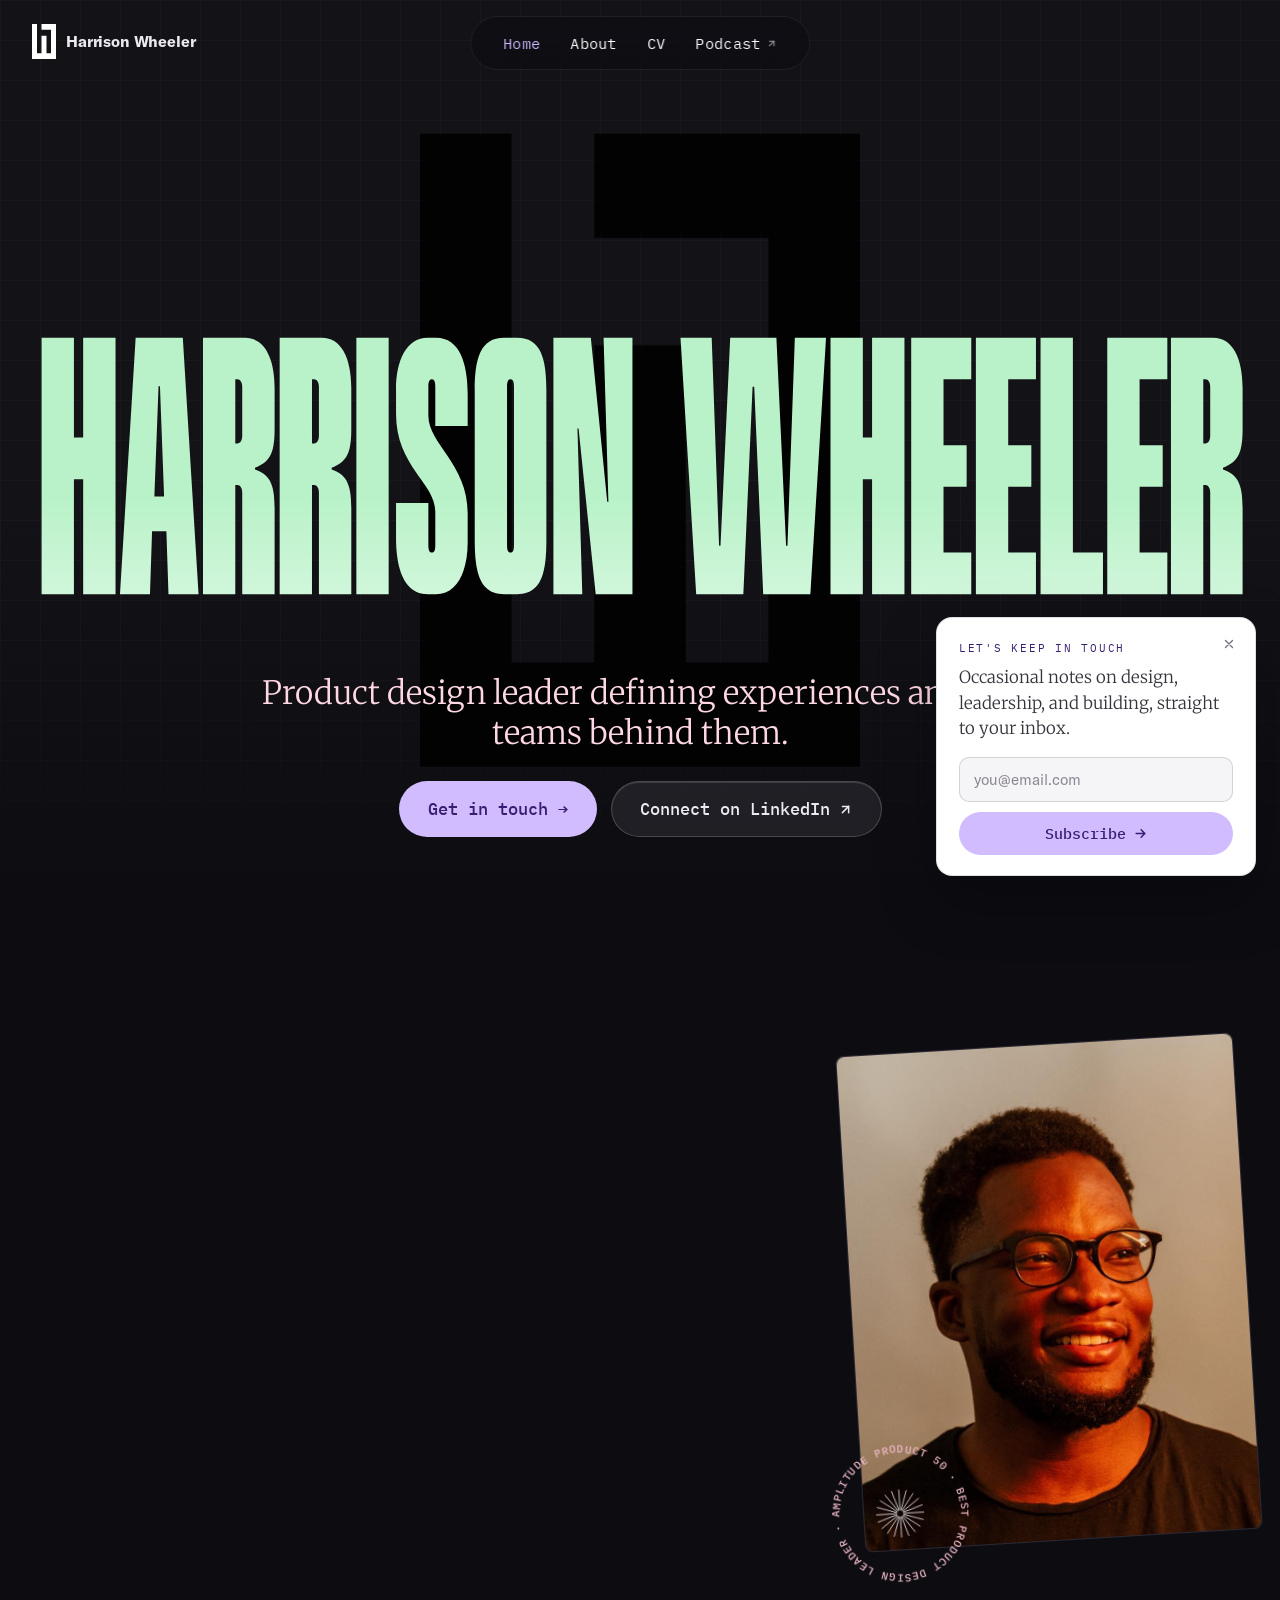
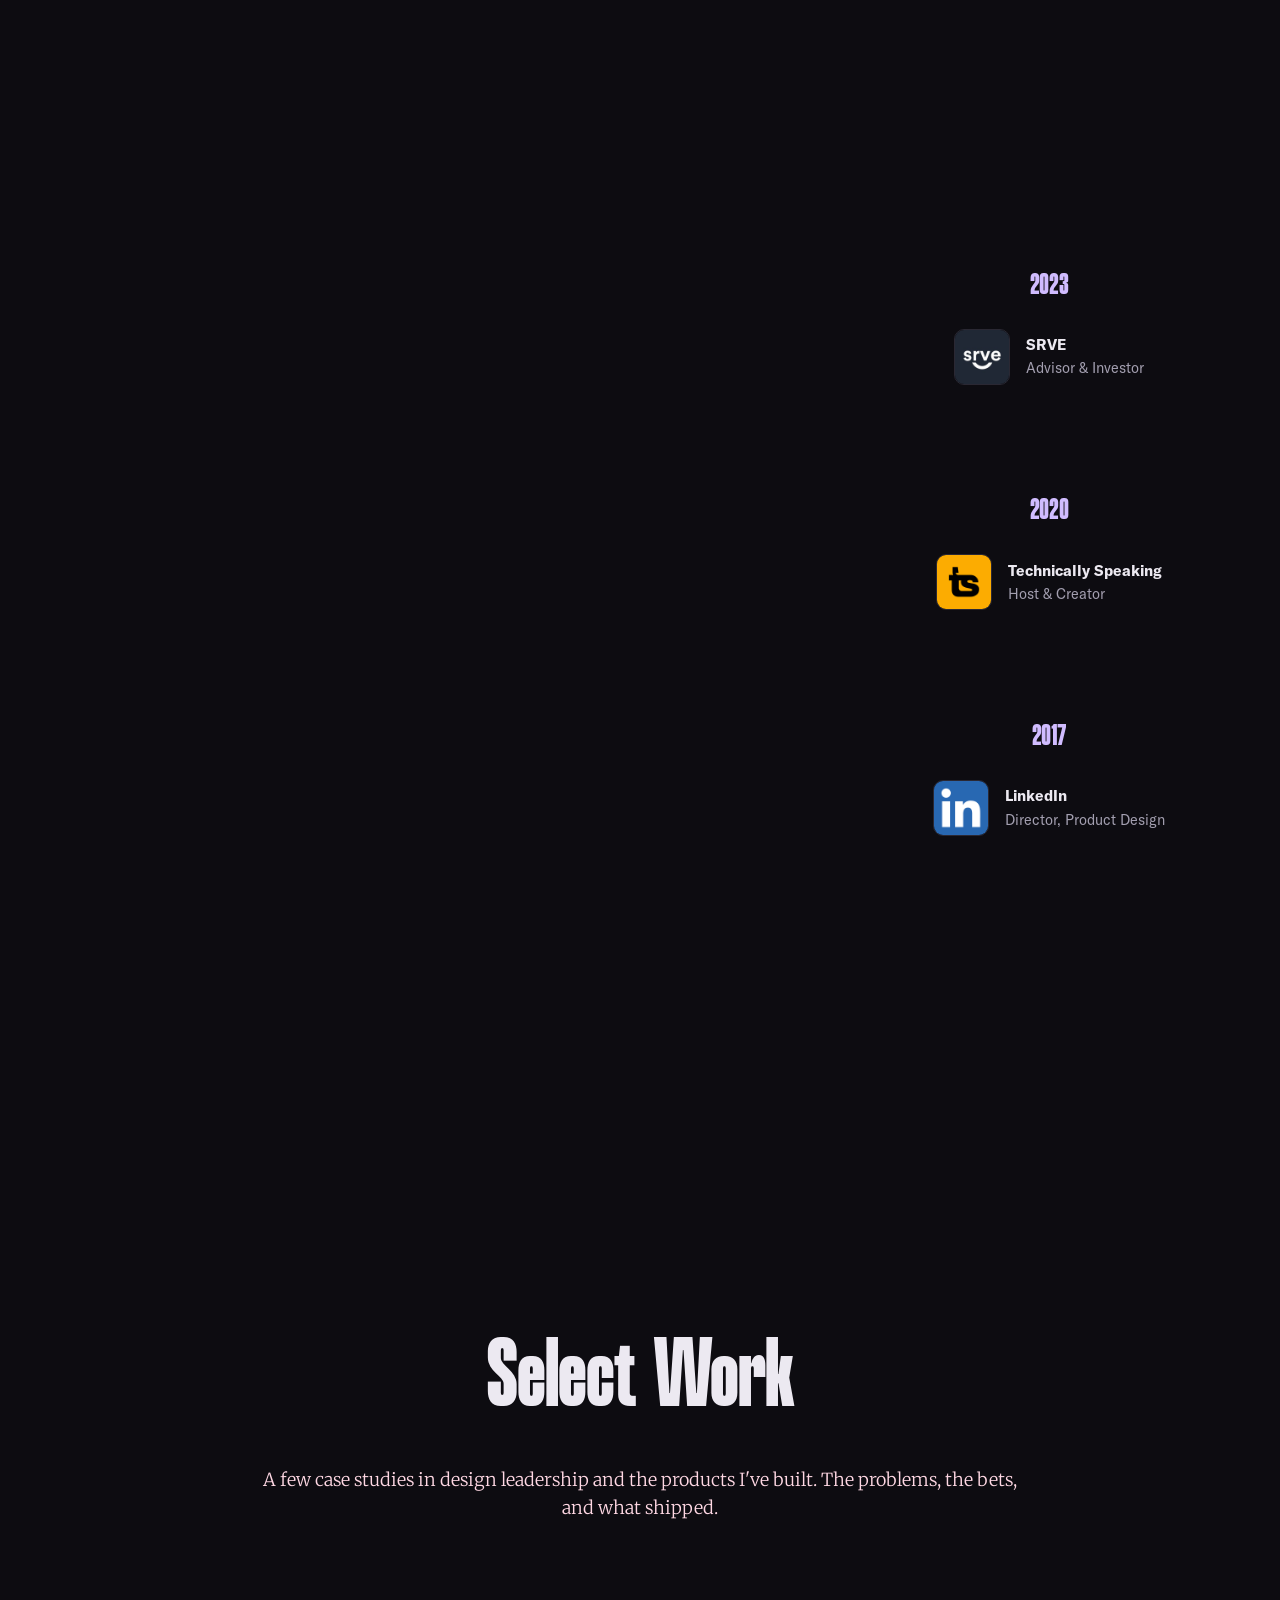
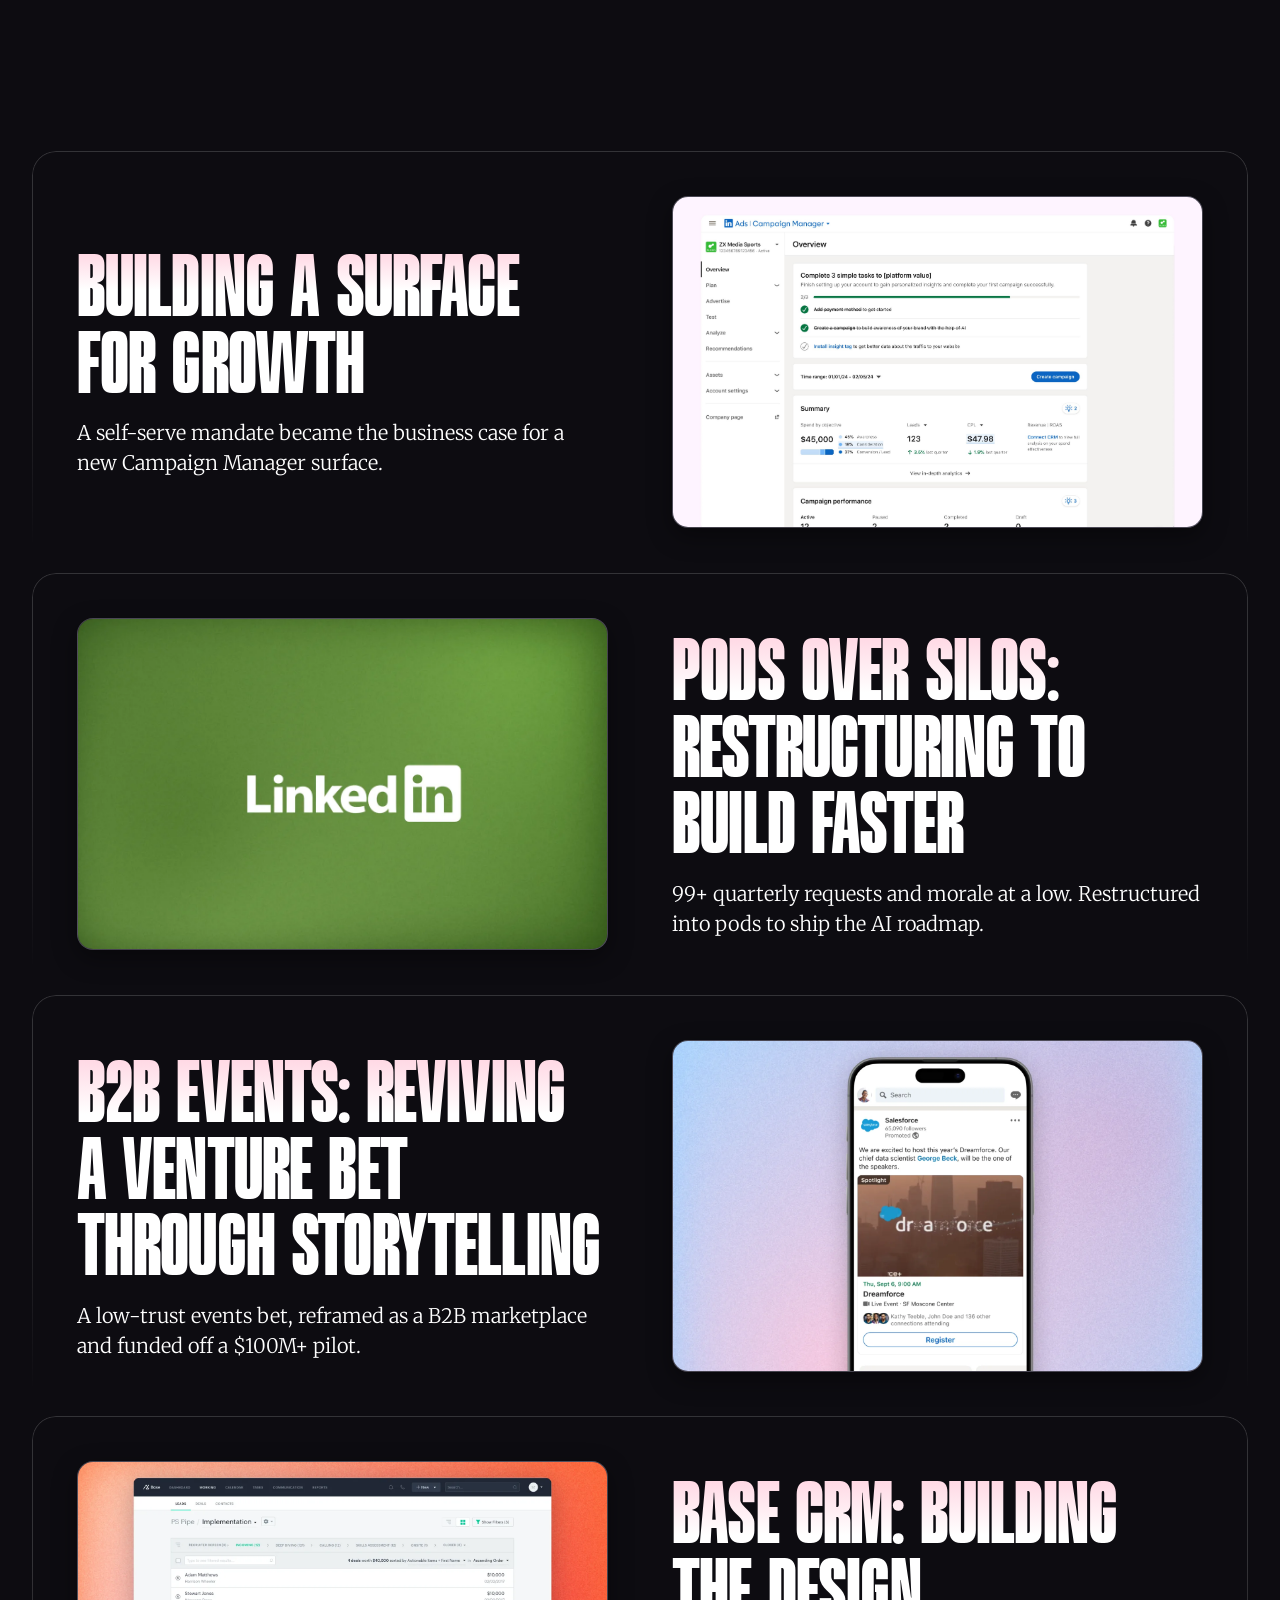
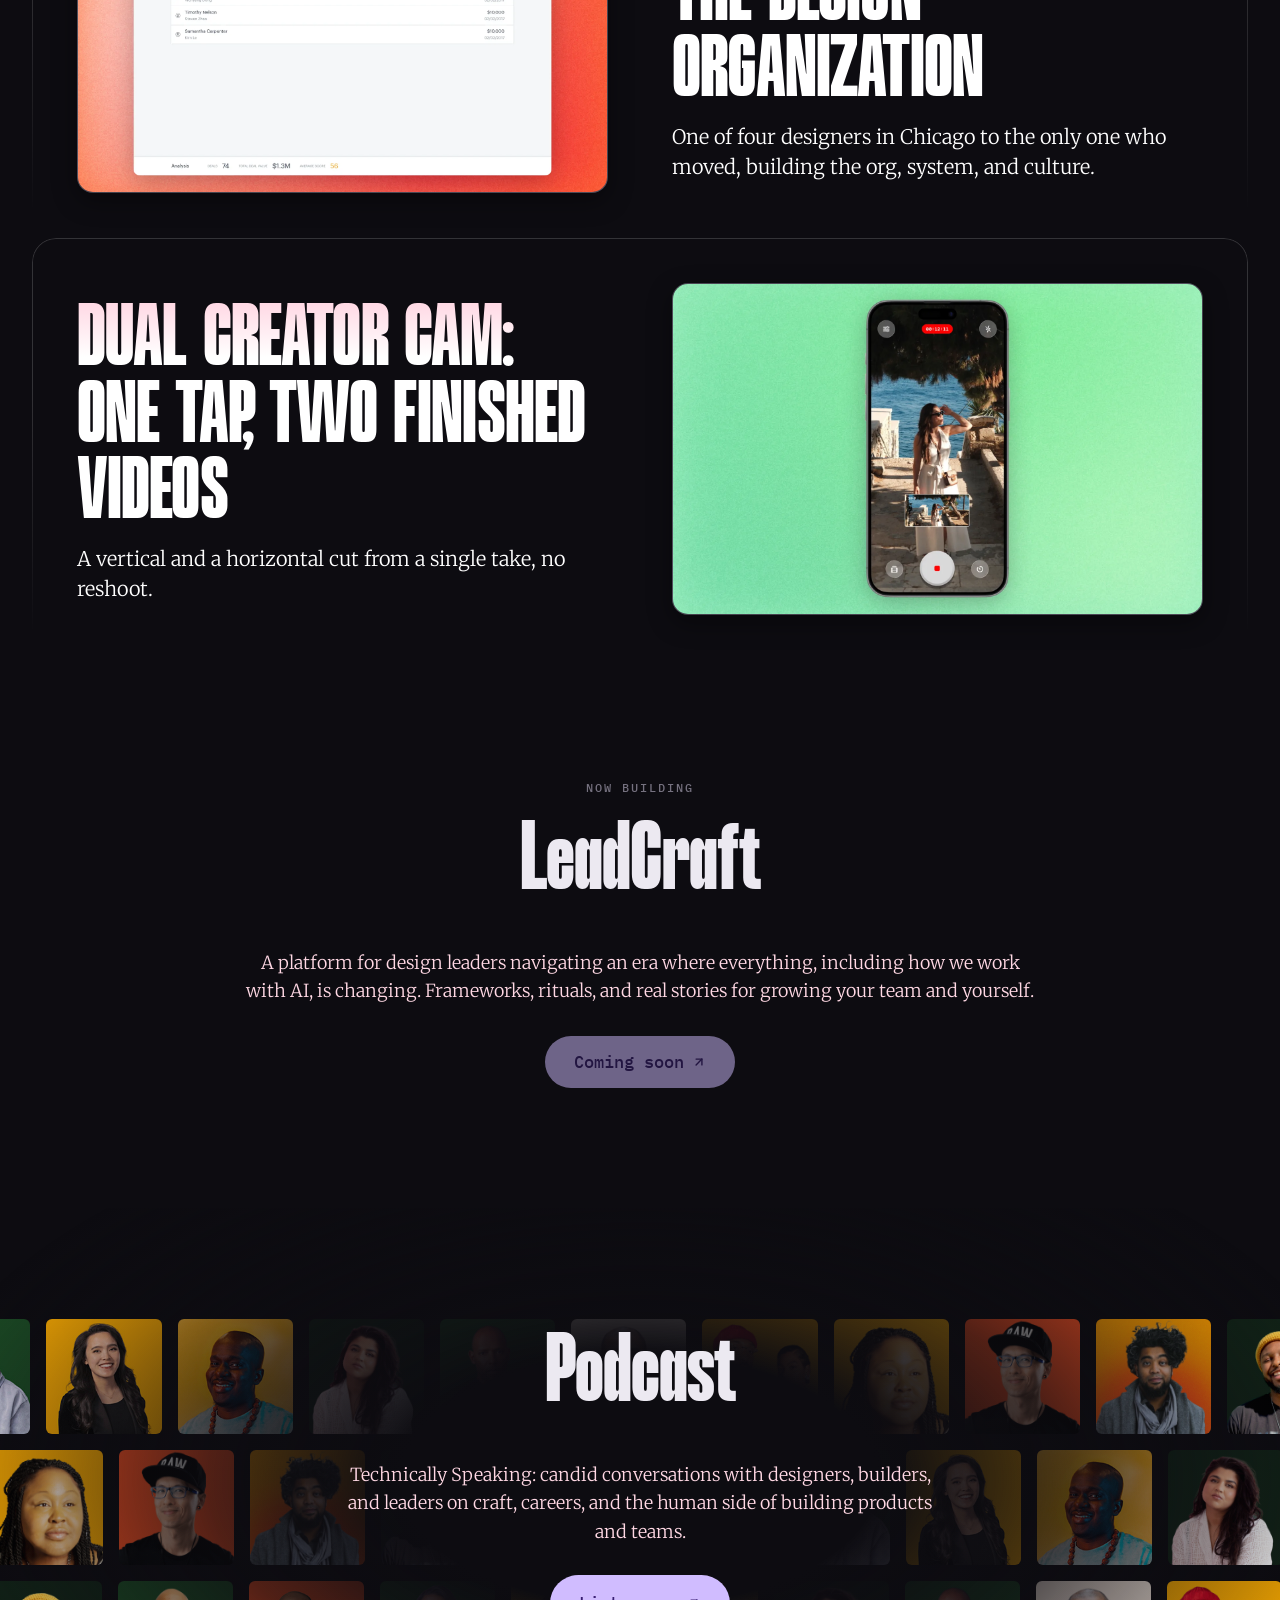
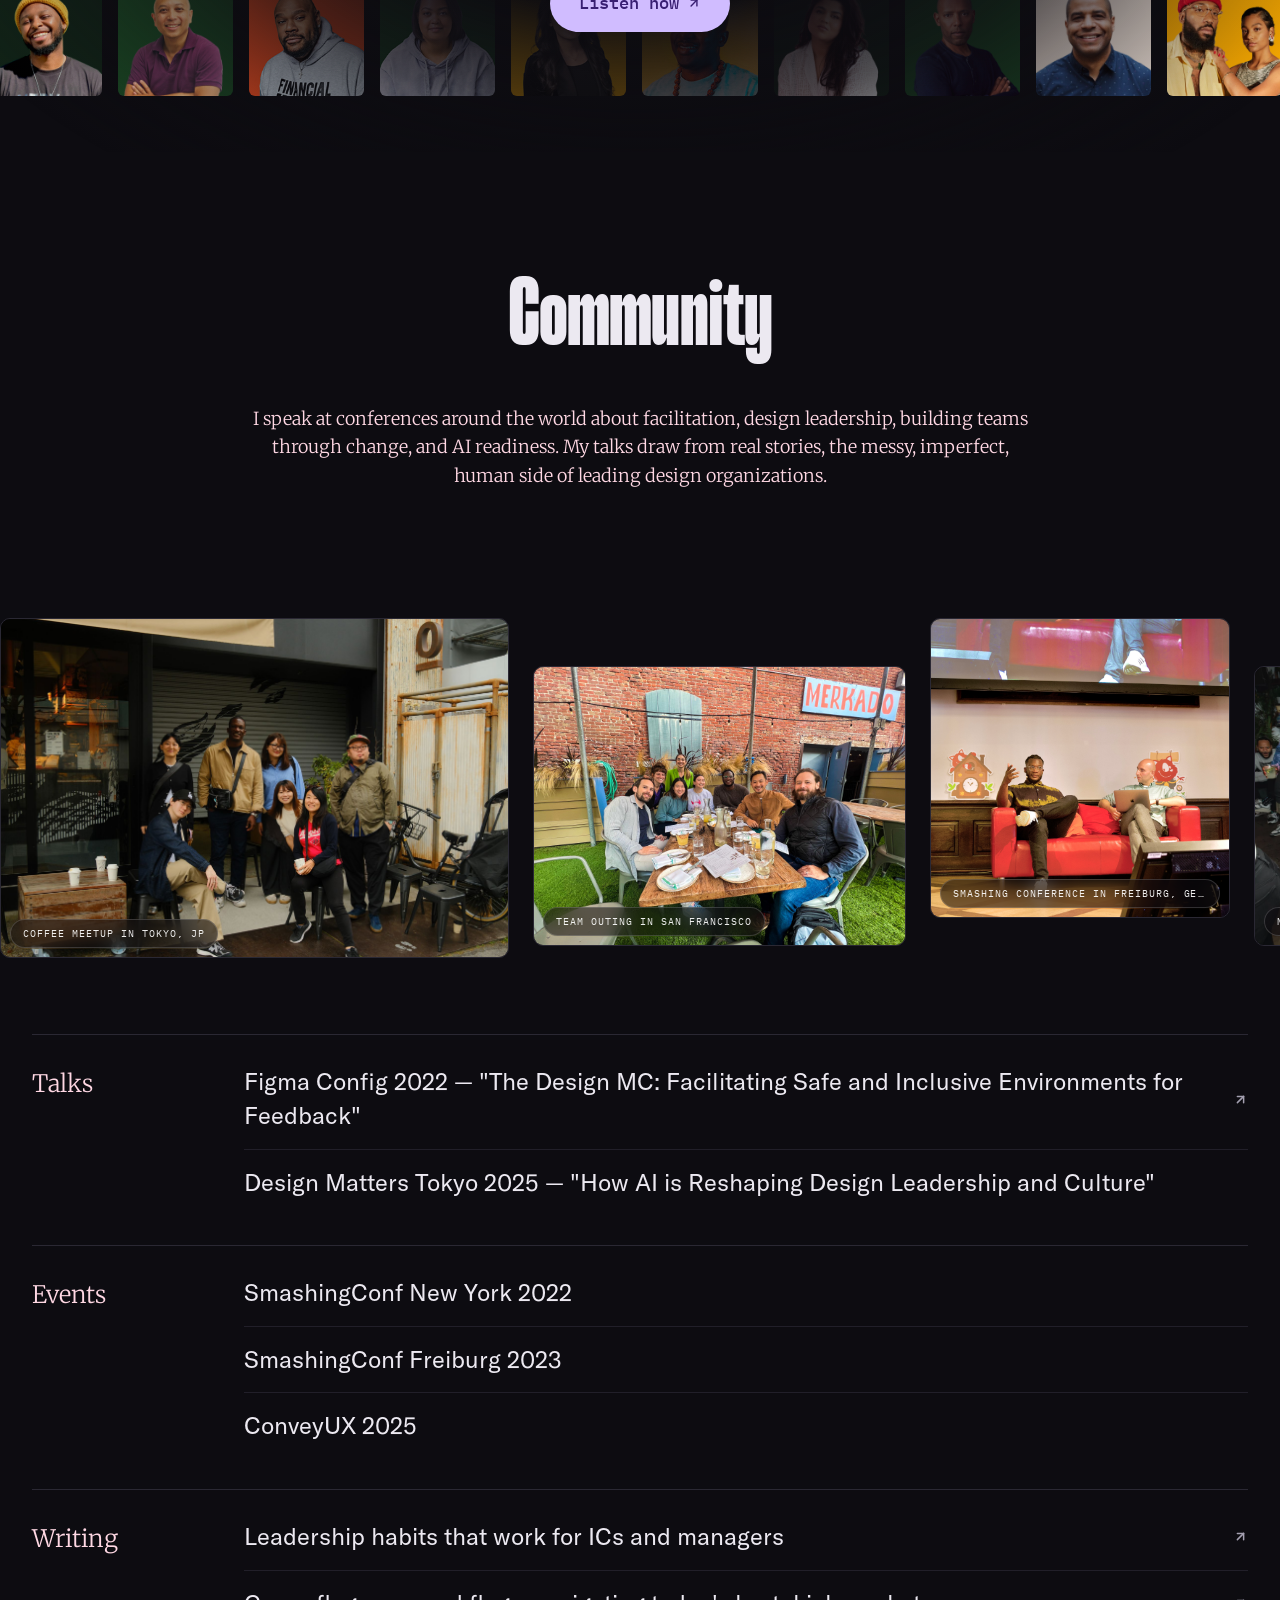
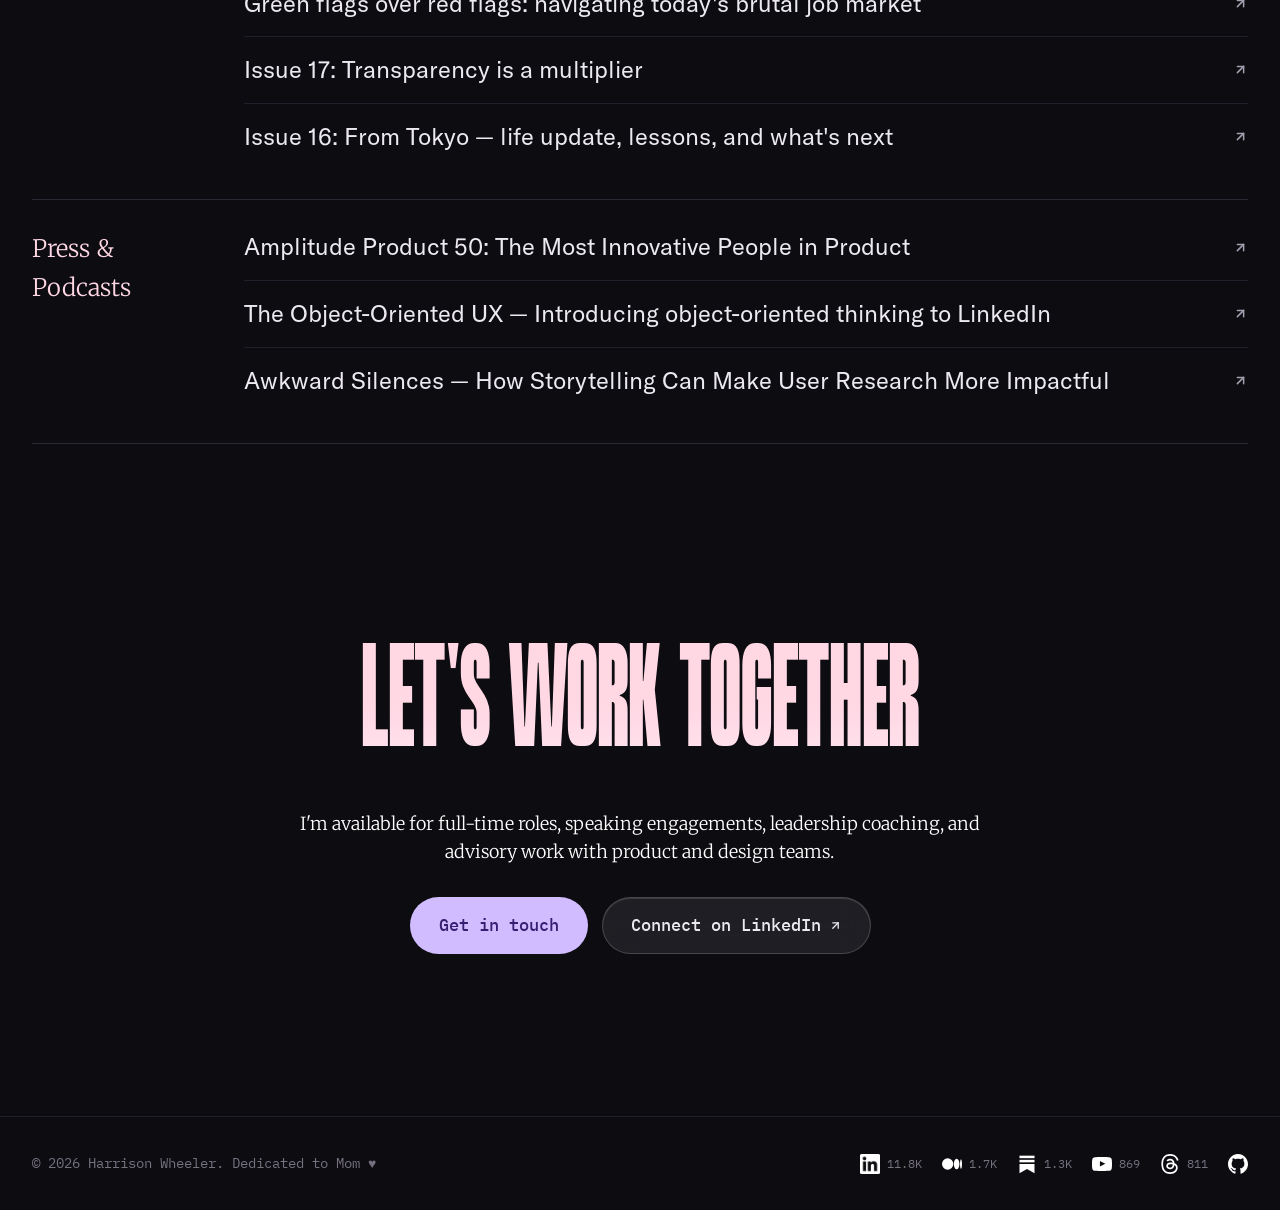
==== index.html @ 40b86247 "Footer: add follower counts, swap Bluesky for Substack Hardcoded counts beside each social icon, ord" ====
<!DOCTYPE html>
<html lang="en">
<head>
  <meta charset="UTF-8" />
  <meta name="viewport" content="width=device-width, initial-scale=1.0" />
  <title>Harrison Wheeler — Design leader, builder, community maker</title>
  <meta name="description" content="Harrison Wheeler is a design leader who has spent over a decade leading design teams at companies like LinkedIn and Zendesk, scaling organizations and shipping products used by more than a billion people." />
  <link rel="canonical" href="https://www.harrisonwheeler.com/" />

  <link rel="icon" href="assets/favicon.ico" sizes="any" />
  <link rel="icon" type="image/png" sizes="32x32" href="assets/favicon-32x32.png" />
  <link rel="icon" type="image/png" sizes="16x16" href="assets/favicon-16x16.png" />
  <link rel="apple-touch-icon" sizes="180x180" href="assets/apple-touch-icon.png" />

  <!-- Open Graph -->
  <meta property="og:type" content="website" />
  <meta property="og:site_name" content="Harrison Wheeler" />
  <meta property="og:title" content="Harrison Wheeler — Design leader, builder, community maker" />
  <meta property="og:description" content="Scaling design organizations and shipping products used by more than a billion people." />
  <meta property="og:url" content="https://www.harrisonwheeler.com/" />
  <meta property="og:image" content="https://www.harrisonwheeler.com/assets/og-image.jpg?v=2" />
  <meta property="og:image:width" content="1200" />
  <meta property="og:image:height" content="630" />
  <meta property="og:image:alt" content="Harrison Wheeler — Design leader, builder, community maker" />

  <!-- Twitter -->
  <meta name="twitter:card" content="summary_large_image" />
  <meta name="twitter:title" content="Harrison Wheeler — Design leader, builder, community maker" />
  <meta name="twitter:description" content="Scaling design organizations and shipping products used by more than a billion people." />
  <meta name="twitter:image" content="https://www.harrisonwheeler.com/assets/og-image.jpg?v=2" />

  <!-- ===== Google Search Console verification — replace token ===== -->
  <meta name="google-site-verification" content="REPLACE_WITH_GSC_TOKEN" />

  <!-- ===== Google Analytics 4 — replace G-V0RBJMB8WZ ===== -->
  <script async src="https://www.googletagmanager.com/gtag/js?id=G-V0RBJMB8WZ"></script>
  <script>
    window.dataLayer = window.dataLayer || [];
    function gtag(){dataLayer.push(arguments);}
    gtag('js', new Date());
    gtag('config', 'G-V0RBJMB8WZ', { anonymize_ip: true });
  </script>

  <link rel="preconnect" href="https://fonts.googleapis.com" />
  <link rel="preconnect" href="https://fonts.gstatic.com" crossorigin />
  <link href="https://fonts.googleapis.com/css2?family=IBM+Plex+Mono:wght@400;500&family=Merriweather:wght@300;400;700&display=swap" rel="stylesheet" />
  <link rel="stylesheet" href="assets/css/styles.css" />
  <link rel="stylesheet" href="assets/css/deck.css" />

  <!-- Home intro: lock the viewport + hide the nav until the HW logo has faded
       from white to dark (~1.5s). Added before first paint so the nav never
       flashes; self-releasing so a script error can't leave scroll locked. -->
  <script>
    (function () {
      try {
        var reduce = window.matchMedia && window.matchMedia('(prefers-reduced-motion: reduce)').matches;
        if (reduce) return;
        var de = document.documentElement;
        de.classList.add('hero-intro-lock');
        setTimeout(function () { de.classList.remove('hero-intro-lock'); }, 1500);
      } catch (e) {}
    })();
  </script>

  <!-- Structured data -->
  <script type="application/ld+json">
  {
    "@context": "https://schema.org",
    "@type": "Person",
    "@id": "https://www.harrisonwheeler.com/#person",
    "mainEntityOfPage": "https://www.harrisonwheeler.com/",
    "name": "Harrison Wheeler",
    "givenName": "Harrison",
    "familyName": "Wheeler",
    "url": "https://www.harrisonwheeler.com/",
    "image": "https://www.harrisonwheeler.com/assets/og-image.jpg?v=2",
    "jobTitle": "Design Leader & Founder",
    "description": "Design leader who has spent over a decade leading design teams at companies like LinkedIn and Zendesk, scaling organizations and shipping products used by more than a billion people.",
    "worksFor": {
      "@type": "Organization",
      "name": "LeadCraft"
    },
    "homeLocation": {
      "@type": "Place",
      "name": "San Francisco, California, United States"
    },
    "knowsAbout": [
      "Product Design",
      "Design Leadership",
      "Design Systems",
      "User Experience",
      "Team Building",
      "Facilitation",
      "AI in Design"
    ],
    "sameAs": [
      "https://www.linkedin.com/in/hmwheeler",
      "https://github.com/hmwheele",
      "https://medium.com/@hmwheele",
      "https://technicallyspeakinghw.substack.com",
      "https://www.threads.com/@hmwheele",
      "https://bsky.app/profile/hmwheele.bsky.social",
      "https://www.youtube.com/@TechnicallySpeakingHW"
    ],
    "subjectOf": {
      "@type": "Article",
      "name": "Amplitude Product 50: The Most Innovative People in Product",
      "url": "https://amplitude.com/blog/product-50-winner-harrison-wheeler",
      "publisher": { "@type": "Organization", "name": "Amplitude" }
    }
  }
  </script>
</head>
<body class="home">
  <!-- Intro loading bar: sweeps across the top while the HW logo tones in. -->
  <div class="hero-loadbar" aria-hidden="true"></div>
  <!-- ── Nav ── -->
  <header class="nav">
    <div class="nav-inner">
      <a class="nav-logo" href="/"><img class="nav-logo-img" src="assets/hwlogo.svg" alt="Harrison Wheeler logo" width="36" /><span class="nav-logo-name">Harrison Wheeler</span></a>
      <button class="nav-toggle" aria-label="Menu" aria-expanded="false"><span></span><span></span><span></span></button>
      <nav class="nav-links">
        <a href="/">Home</a>
        <a href="/about">About</a>
        <a href="assets/files/Resume_May_2026.pdf" target="_blank" rel="noopener">CV</a>
        <a class="nav-ext" href="https://technicallyspeakinghw.com" target="_blank" rel="noopener">Podcast<svg class="nav-ext-icon" width="11" height="11" viewBox="0 0 24 24" fill="none" stroke="currentColor" stroke-width="2.2" stroke-linecap="round" stroke-linejoin="round" aria-hidden="true"><path d="M7 7h10v10"/><path d="M7 17 17 7"/></svg></a>
      </nav>
    </div>
  </header>

  <main>
    <!-- ── Hero (page-centered content) ── -->
    <section class="hero hero--stage">
      <img class="hero-logo-bg" src="assets/hwlogo.svg" alt="" aria-hidden="true" />
      <div class="container hero-stage-content">
        <h1 class="hero-bigname">Harrison<br class="bigname-br" /> Wheeler</h1>
        <p class="lede">Product design leader defining experiences and the teams behind them.</p>
        <div class="hero-actions">
          <a class="btn btn-hero" href="mailto:hello@harrisonwheeler.com">Get in touch →</a>
          <a class="btn btn-hero-ghost" href="https://www.linkedin.com/in/hmwheeler" target="_blank" rel="noopener">Connect on LinkedIn<svg class="btn-ext-icon" width="15" height="15" viewBox="0 0 24 24" fill="none" stroke="currentColor" stroke-width="2.4" stroke-linecap="round" stroke-linejoin="round" aria-hidden="true"><path d="M7 7h10v10"/><path d="M7 17 17 7"/></svg></a>
        </div>
      </div>
    </section>

    <!-- ── Belief + career timeline ── -->
    <section class="belief container section">
      <div class="belief-grid">
        <div class="belief-text" data-reveal-up>
          <p class="big">Designer, builder, and community maker. Across a decade leading design at LinkedIn and Zendesk, I've turned quality into a business strategy, shipping experiences used by more than a billion people, growing designers into leaders, and following curiosity into products, writing, and a podcast of my own.</p>
          <a class="btn btn-ghost belief-more" href="/about">Read more</a>
        </div>
        <aside class="timeline" aria-label="Career timeline">
          <div class="timeline-photo" data-reveal-up>
            <img class="timeline-photo-img" src="assets/profile-image.jpg" alt="Harrison Wheeler" loading="lazy" />
            <span class="badge-circle" aria-hidden="true">
              <svg class="badge-burst" viewBox="0 0 100 100"><defs><radialGradient id="burst-grad" gradientUnits="userSpaceOnUse" cx="50" cy="50" r="15"><stop offset="0" stop-color="#ffffff"/><stop offset="1" stop-color="#ffd8e4"/></radialGradient></defs><g class="badge-spokes" stroke="url(#burst-grad)"><line x1="52.00" y1="50.00" x2="65.00" y2="50.00"/><line x1="51.90" y1="50.62" x2="64.27" y2="54.64"/><line x1="51.62" y1="51.18" x2="62.14" y2="58.82"/><line x1="51.18" y1="51.62" x2="58.82" y2="62.14"/><line x1="50.62" y1="51.90" x2="54.64" y2="64.27"/><line x1="50.00" y1="52.00" x2="50.00" y2="65.00"/><line x1="49.38" y1="51.90" x2="45.36" y2="64.27"/><line x1="48.82" y1="51.62" x2="41.18" y2="62.14"/><line x1="48.38" y1="51.18" x2="37.86" y2="58.82"/><line x1="48.10" y1="50.62" x2="35.73" y2="54.64"/><line x1="48.00" y1="50.00" x2="35.00" y2="50.00"/><line x1="48.10" y1="49.38" x2="35.73" y2="45.36"/><line x1="48.38" y1="48.82" x2="37.86" y2="41.18"/><line x1="48.82" y1="48.38" x2="41.18" y2="37.86"/><line x1="49.38" y1="48.10" x2="45.36" y2="35.73"/><line x1="50.00" y1="48.00" x2="50.00" y2="35.00"/><line x1="50.62" y1="48.10" x2="54.64" y2="35.73"/><line x1="51.18" y1="48.38" x2="58.82" y2="37.86"/><line x1="51.62" y1="48.82" x2="62.14" y2="41.18"/><line x1="51.90" y1="49.38" x2="64.27" y2="45.36"/></g></svg>
              <svg class="badge-ring" viewBox="0 0 100 100">
                <defs><path id="badge-arc" d="M50,50 m-38,0 a38,38 0 1,1 76,0 a38,38 0 1,1 -76,0"/></defs>
                <text><textPath href="#badge-arc" textLength="238.79" lengthAdjust="spacingAndGlyphs">AMPLITUDE PRODUCT 50 &#183; BEST PRODUCT DESIGN LEADER &#183;&#160;</textPath></text>
              </svg>
            </span>
          </div>
          <div class="timeline-group">
            <p class="timeline-year">2026</p>
            <div class="timeline-item">
              <span class="timeline-logo"><img src="assets/logos/leadcraft.jpg" alt="" loading="lazy" /></span>
              <span><strong>LeadCraft</strong><em>Founder</em></span>
            </div>
          </div>
          <div class="timeline-group">
            <p class="timeline-year">2023</p>
            <div class="timeline-item">
              <span class="timeline-logo"><img src="assets/logos/srve.jpg" alt="" loading="lazy" /></span>
              <span><strong>SRVE</strong><em>Advisor &amp; Investor</em></span>
            </div>
          </div>
          <div class="timeline-group">
            <p class="timeline-year">2020</p>
            <div class="timeline-item">
              <span class="timeline-logo"><img src="assets/logos/technicallyspeaking.jpg" alt="" loading="lazy" /></span>
              <span><strong>Technically Speaking</strong><em>Host &amp; Creator</em></span>
            </div>
          </div>
          <div class="timeline-group">
            <p class="timeline-year">2017</p>
            <div class="timeline-item">
              <span class="timeline-logo"><img src="assets/logos/linkedin.jpg" alt="" loading="lazy" /></span>
              <span><strong>LinkedIn</strong><em>Director, Product Design</em></span>
            </div>
          </div>
          <div class="timeline-group">
            <p class="timeline-year">2013</p>
            <div class="timeline-item">
              <span class="timeline-logo"><img src="assets/logos/zendesk.jpg" alt="" loading="lazy" /></span>
              <span><strong>Base CRM</strong><em>Manager, UX Design</em></span>
            </div>
          </div>
        </aside>
      </div>
    </section>

    <!-- ── Select work (parallax header — pins, then case studies scroll over it) ── -->
    <div class="phead-wrap">
      <div class="phead container">
        <div data-phead>
          <div class="section-head head-display head-gt">
            <h2>Select work</h2>
          </div>
          <p class="prose head-sub">A few case studies in design leadership and the products I've built. The problems, the bets, and what shipped.</p>
        </div>
      </div>
      <div class="phead-body">

    <!-- ── Leadership ── -->
    <section class="container section" id="leadership">
      <div class="card-grid">
        <a class="card" href="#cs=leadcraft" data-cs="leadcraft">
          <div class="card-media"><img src="assets/case_studies/cs-marketing.jpg" alt="" loading="lazy" /></div>
          <div class="card-body">
            <p class="eyebrow">LinkedIn</p>
            <h3>Building a Surface for Growth</h3>
            <p class="meta">A self-serve mandate became the business case for a new Campaign Manager surface.</p>
          </div>
        </a>
        <a class="card" href="#cs=pods" data-cs="pods">
          <div class="card-media"><img src="assets/case_studies/pods/hero.webp" alt="" loading="lazy" /></div>
          <div class="card-body">
            <p class="eyebrow">LinkedIn</p>
            <h3>Pods Over Silos: Restructuring to Build Faster</h3>
            <p class="meta">99+ quarterly requests and morale at a low. Restructured into pods to ship the AI roadmap.</p>
          </div>
        </a>
        <a class="card" href="#cs=events" data-cs="events">
          <div class="card-media"><img src="assets/case_studies/events/events_hero.webp" alt="" loading="lazy" /></div>
          <div class="card-body">
            <p class="eyebrow">LinkedIn</p>
            <h3>B2B Events: Reviving a Venture Bet Through Storytelling</h3>
            <p class="meta">A low-trust events bet, reframed as a B2B marketplace and funded off a $100M+ pilot.</p>
          </div>
        </a>
        <a class="card" href="#cs=base" data-cs="base">
          <div class="card-media"><img src="assets/case_studies/base_crm/base_hero_case.webp" alt="" loading="lazy" /></div>
          <div class="card-body">
            <p class="eyebrow">Base CRM → Zendesk</p>
            <h3>Base CRM: Building the Design Organization</h3>
            <p class="meta">One of four designers in Chicago to the only one who moved, building the org, system, and culture.</p>
          </div>
        </a>
        <!-- Projects continue in the same stack -->
        <a class="card" href="#cs=video-recorder" data-cs="video-recorder">
          <div class="card-media"><img src="assets/case_studies/dualcreatorcam/dualhero.webp" alt="" loading="lazy" /></div>
          <div class="card-body">
            <p class="eyebrow">0&nbsp;→&nbsp;1 / iOS app</p>
            <h3>Dual Creator Cam: One Tap, Two Finished Videos</h3>
            <p class="meta">A vertical and a horizontal cut from a single take, no reshoot.</p>
          </div>
        </a>
        <!-- Holiday case study hidden for now — pending more revisions. Un-comment to restore.
        <a class="card" href="#cs=holiday" data-cs="holiday">
          <div class="card-media"><img src="assets/case_studies/holiday/holiday_hero.webp" alt="" loading="lazy" /></div>
          <div class="card-body">
            <p class="eyebrow">0&nbsp;→&nbsp;1 / Built product</p>
            <h3>How Holiday Got Built: A Process Case Study</h3>
            <p class="meta">A trip-planning platform for travel agents, built solo in a couple of months.</p>
          </div>
        </a>
        -->
      </div>
    </section>

      </div><!-- /.phead-body -->
    </div><!-- /.phead-wrap -->

    <!-- ── LeadCraft (product — launching soon) ── -->
    <section class="container section leadcraft-section" aria-label="LeadCraft" data-reveal-up>
      <div class="section-head head-display head-gt">
        <p class="eyebrow">Now building</p>
        <h2>LeadCraft</h2>
      </div>
      <p class="prose head-sub">A platform for design leaders navigating an era where everything, including how we work with AI, is changing. Frameworks, rituals, and real stories for growing your team and yourself.</p>
      <div class="cta-actions">
        <button class="btn btn-primary" type="button" disabled aria-disabled="true">Coming soon<svg class="btn-ext-icon" width="14" height="14" viewBox="0 0 24 24" fill="none" stroke="currentColor" stroke-width="2.4" stroke-linecap="round" stroke-linejoin="round" aria-hidden="true"><path d="M7 7h10v10"/><path d="M7 17 17 7"/></svg></button>
      </div>
    </section>

    <!-- ── Podcast (guest wall behind centered copy) ── -->
    <section class="podcast section" aria-label="Podcast">
      <div class="podcast-guests" data-podcast-guests aria-hidden="true">
        <div class="podcast-row" data-px="-120">
          <span class="podcast-guest"><img src="assets/pod-grid/pod-image1.jpg" alt="" loading="lazy"></span><span class="podcast-guest"><img src="assets/pod-grid/pod-image2.jpg" alt="" loading="lazy"></span><span class="podcast-guest"><img src="assets/pod-grid/pod-image3.jpg" alt="" loading="lazy"></span><span class="podcast-guest"><img src="assets/pod-grid/pod-image4.jpg" alt="" loading="lazy"></span><span class="podcast-guest"><img src="assets/pod-grid/pod-image5.jpg" alt="" loading="lazy"></span><span class="podcast-guest"><img src="assets/pod-grid/pod-image6.jpg" alt="" loading="lazy"></span><span class="podcast-guest"><img src="assets/pod-grid/pod-image7.jpg" alt="" loading="lazy"></span><span class="podcast-guest"><img src="assets/pod-grid/pod-image8.jpg" alt="" loading="lazy"></span><span class="podcast-guest"><img src="assets/pod-grid/pod-image9.jpg" alt="" loading="lazy"></span><span class="podcast-guest"><img src="assets/pod-grid/pod-image10.jpg" alt="" loading="lazy"></span><span class="podcast-guest"><img src="assets/pod-grid/pod-image12.jpg" alt="" loading="lazy"></span><span class="podcast-guest"><img src="assets/pod-grid/pod-image13.jpg" alt="" loading="lazy"></span><span class="podcast-guest"><img src="assets/pod-grid/pod-image14.jpg" alt="" loading="lazy"></span><span class="podcast-guest"><img src="assets/pod-grid/pod-image1.jpg" alt="" loading="lazy"></span><span class="podcast-guest"><img src="assets/pod-grid/pod-image2.jpg" alt="" loading="lazy"></span>
        </div>
        <div class="podcast-row" data-px="70">
          <span class="podcast-guest"><img src="assets/pod-grid/pod-image6.jpg" alt="" loading="lazy"></span><span class="podcast-guest"><img src="assets/pod-grid/pod-image7.jpg" alt="" loading="lazy"></span><span class="podcast-guest"><img src="assets/pod-grid/pod-image8.jpg" alt="" loading="lazy"></span><span class="podcast-guest"><img src="assets/pod-grid/pod-image9.jpg" alt="" loading="lazy"></span><span class="podcast-guest"><img src="assets/pod-grid/pod-image10.jpg" alt="" loading="lazy"></span><span class="podcast-guest"><img src="assets/pod-grid/pod-image12.jpg" alt="" loading="lazy"></span><span class="podcast-guest"><img src="assets/pod-grid/pod-image13.jpg" alt="" loading="lazy"></span><span class="podcast-guest"><img src="assets/pod-grid/pod-image14.jpg" alt="" loading="lazy"></span><span class="podcast-guest"><img src="assets/pod-grid/pod-image1.jpg" alt="" loading="lazy"></span><span class="podcast-guest"><img src="assets/pod-grid/pod-image2.jpg" alt="" loading="lazy"></span><span class="podcast-guest"><img src="assets/pod-grid/pod-image3.jpg" alt="" loading="lazy"></span><span class="podcast-guest"><img src="assets/pod-grid/pod-image4.jpg" alt="" loading="lazy"></span><span class="podcast-guest"><img src="assets/pod-grid/pod-image5.jpg" alt="" loading="lazy"></span><span class="podcast-guest"><img src="assets/pod-grid/pod-image6.jpg" alt="" loading="lazy"></span><span class="podcast-guest"><img src="assets/pod-grid/pod-image7.jpg" alt="" loading="lazy"></span>
        </div>
        <div class="podcast-row" data-px="-60">
          <span class="podcast-guest"><img src="assets/pod-grid/pod-image10.jpg" alt="" loading="lazy"></span><span class="podcast-guest"><img src="assets/pod-grid/pod-image12.jpg" alt="" loading="lazy"></span><span class="podcast-guest"><img src="assets/pod-grid/pod-image13.jpg" alt="" loading="lazy"></span><span class="podcast-guest"><img src="assets/pod-grid/pod-image14.jpg" alt="" loading="lazy"></span><span class="podcast-guest"><img src="assets/pod-grid/pod-image1.jpg" alt="" loading="lazy"></span><span class="podcast-guest"><img src="assets/pod-grid/pod-image2.jpg" alt="" loading="lazy"></span><span class="podcast-guest"><img src="assets/pod-grid/pod-image3.jpg" alt="" loading="lazy"></span><span class="podcast-guest"><img src="assets/pod-grid/pod-image4.jpg" alt="" loading="lazy"></span><span class="podcast-guest"><img src="assets/pod-grid/pod-image5.jpg" alt="" loading="lazy"></span><span class="podcast-guest"><img src="assets/pod-grid/pod-image6.jpg" alt="" loading="lazy"></span><span class="podcast-guest"><img src="assets/pod-grid/pod-image7.jpg" alt="" loading="lazy"></span><span class="podcast-guest"><img src="assets/pod-grid/pod-image8.jpg" alt="" loading="lazy"></span><span class="podcast-guest"><img src="assets/pod-grid/pod-image9.jpg" alt="" loading="lazy"></span><span class="podcast-guest"><img src="assets/pod-grid/pod-image10.jpg" alt="" loading="lazy"></span><span class="podcast-guest"><img src="assets/pod-grid/pod-image12.jpg" alt="" loading="lazy"></span>
        </div>
      </div>
      <div class="podcast-overlay">
        <div class="section-head head-display head-gt">
          <h2>Podcast</h2>
        </div>
        <p class="prose head-sub">Technically Speaking: candid conversations with designers, builders, and leaders on craft, careers, and the human side of building products and teams.</p>
        <a class="btn btn-primary podcast-cta" href="https://technicallyspeakinghw.com" target="_blank" rel="noopener">Listen now<svg class="btn-ext-icon" width="14" height="14" viewBox="0 0 24 24" fill="none" stroke="currentColor" stroke-width="2.4" stroke-linecap="round" stroke-linejoin="round" aria-hidden="true"><path d="M7 7h10v10"/><path d="M7 17 17 7"/></svg></a>
      </div>
    </section>

    <!-- ── Community (talks · writing · events — parallax header) ── -->
    <section class="container section" data-reveal-up>
      <div class="phead-wrap">
        <div class="phead">
          <div data-phead>
            <div class="section-head head-display head-gt">
              <h2>Community</h2>
            </div>
            <p class="prose head-sub">I speak at conferences around the world about facilitation, design leadership, building teams through change, and AI readiness. My talks draw from real stories, the messy, imperfect, human side of leading design organizations.</p>
          </div>
        </div>
        <div class="phead-body">
      <div class="community-strip" aria-label="Photos from community events">
        <div class="community-track">
          <figure class="community-photo">
            <img src="assets/community/community-1.jpeg" alt="Coffee meetup in Tokyo, JP" loading="lazy" />
            <figcaption>Coffee meetup in Tokyo, JP</figcaption>
          </figure>
          <figure class="community-photo">
            <img src="assets/community/community-2.jpeg" alt="Team outing in San Francisco" loading="lazy" />
            <figcaption>Team outing in San Francisco</figcaption>
          </figure>
          <figure class="community-photo">
            <img src="assets/community/community-3.jpg" alt="Smashing Conference in Freiburg, Germany" loading="lazy" />
            <figcaption>Smashing Conference in Freiburg, Germany</figcaption>
          </figure>
          <figure class="community-photo">
            <img src="assets/community/community-4.webp" alt="Meetup in Brooklyn, New York" loading="lazy" />
            <figcaption>Meetup in Brooklyn, New York</figcaption>
          </figure>
          <figure class="community-photo">
            <img src="assets/community/community-5.jpg" alt="Running group in Freiburg" loading="lazy" />
            <figcaption>Running group in Freiburg</figcaption>
          </figure>
        </div>
      </div>

      <div class="community-groups">
        <div class="cg-group">
          <p class="cg-label">Talks</p>
          <div class="cg-list">
            <p class="cg-item"><a href="https://www.youtube.com/watch?v=NFGZcBo_AWU" target="_blank" rel="noopener">Figma Config 2022 — "The Design MC: Facilitating Safe and Inclusive Environments for Feedback"</a></p>
            <p class="cg-item"><span>Design Matters Tokyo 2025 — "How AI is Reshaping Design Leadership and Culture"</span></p>
          </div>
        </div>
        <div class="cg-group">
          <p class="cg-label">Events</p>
          <div class="cg-list">
            <p class="cg-item"><span>SmashingConf New York 2022</span></p>
            <p class="cg-item"><span>SmashingConf Freiburg 2023</span></p>
            <p class="cg-item"><span>ConveyUX 2025</span></p>
          </div>
        </div>
        <div class="cg-group">
          <p class="cg-label">Writing</p>
          <div class="cg-list">
            <p class="cg-item"><a href="https://technicallyspeakinghw.substack.com/p/leadership-habits-that-work-for-ics" target="_blank" rel="noopener">Leadership habits that work for ICs and managers</a></p>
            <p class="cg-item"><a href="https://technicallyspeakinghw.substack.com/p/green-flags-over-red-flags-navigating" target="_blank" rel="noopener">Green flags over red flags: navigating today's brutal job market</a></p>
            <p class="cg-item"><a href="https://technicallyspeakinghw.substack.com/p/issue-17-transparency-is-a-multiplier" target="_blank" rel="noopener">Issue 17: Transparency is a multiplier</a></p>
            <p class="cg-item"><a href="https://technicallyspeakinghw.substack.com/p/from-tokyo-life-update-lessons-and" target="_blank" rel="noopener">Issue 16: From Tokyo — life update, lessons, and what's next</a></p>
          </div>
        </div>
        <div class="cg-group">
          <p class="cg-label">Press &amp; Podcasts</p>
          <div class="cg-list">
            <p class="cg-item"><a href="https://amplitude.com/blog/product-50-winner-harrison-wheeler" target="_blank" rel="noopener">Amplitude Product 50: The Most Innovative People in Product</a></p>
            <p class="cg-item"><a href="https://ooux.com/resources/episode022" target="_blank" rel="noopener">The Object-Oriented UX — Introducing object-oriented thinking to LinkedIn</a></p>
            <p class="cg-item"><a href="https://podcast.userinterviews.com/episodes/52-the-missing-ingredient-how-storytelling-can-make-user-research-more-impactful-with-harrison-wheeler-ux-design-manager-at-linkedin" target="_blank" rel="noopener">Awkward Silences — How Storytelling Can Make User Research More Impactful</a></p>
          </div>
        </div>
      </div>
        </div><!-- /.phead-body -->
      </div><!-- /.phead-wrap -->
    </section>

    <!-- ── CTA ── -->
    <section class="container section cta-section">
      <div class="section-head head-display head-gt">
        <h2>Let's work together</h2>
      </div>
      <p class="head-sub" data-reveal-up>I'm available for full-time roles, speaking engagements, leadership coaching, and advisory work with product and design teams.</p>
      <div class="cta-actions">
        <a class="btn btn-primary" href="mailto:hello@harrisonwheeler.com">Get in touch</a>
        <a class="btn btn-ghost" href="https://www.linkedin.com/in/hmwheeler" target="_blank" rel="noopener">Connect on LinkedIn<svg class="btn-ext-icon" width="13" height="13" viewBox="0 0 24 24" fill="none" stroke="currentColor" stroke-width="2.4" stroke-linecap="round" stroke-linejoin="round" aria-hidden="true"><path d="M7 7h10v10"/><path d="M7 17 17 7"/></svg></a>
      </div>
    </section>
  </main>

  <footer class="footer">
    <div class="container footer-inner">
      <small>© <span data-year>2026</span> Harrison Wheeler. Dedicated to Mom ♥</small>
      <!-- Social: follower counts are hardcoded — update by hand when they drift. -->
      <nav class="footer-nav" aria-label="Social media">
        <a href="https://www.linkedin.com/in/hmwheeler" aria-label="LinkedIn — 11.8K followers" target="_blank" rel="noopener"><img src="assets/social/linkedin.png" alt="" width="20" height="20" /><span class="footer-count" aria-hidden="true">11.8K</span></a>
        <a href="https://medium.com/@hmwheele" aria-label="Medium — 1.7K followers" target="_blank" rel="noopener"><img src="assets/social/medium.svg" alt="" width="20" height="20" /><span class="footer-count" aria-hidden="true">1.7K</span></a>
        <a href="https://technicallyspeakinghw.substack.com" aria-label="Substack — 1.3K subscribers" target="_blank" rel="noopener"><img src="assets/social/substack.svg" alt="" width="20" height="20" /><span class="footer-count" aria-hidden="true">1.3K</span></a>
        <a href="https://www.youtube.com/@TechnicallySpeakingHW" aria-label="YouTube — 869 subscribers" target="_blank" rel="noopener"><img src="assets/social/youtube.svg" alt="" width="20" height="20" /><span class="footer-count" aria-hidden="true">869</span></a>
        <a href="https://www.threads.com/@hmwheele" aria-label="Threads — 811 followers" target="_blank" rel="noopener"><img src="assets/social/threads.svg" alt="" width="20" height="20" /><span class="footer-count" aria-hidden="true">811</span></a>
        <a href="https://github.com/hmwheele/" aria-label="GitHub" target="_blank" rel="noopener"><img src="assets/social/github.svg" alt="" width="20" height="20" /></a>
      </nav>
    </div>
  </footer>

  <!-- ── Newsletter popover (home only) ── -->
  <div class="subpop" data-subpop>
    <div class="subpop-panel" id="subpop-panel" role="dialog" aria-label="Subscribe to email updates" aria-modal="false">
      <button class="subpop-close" type="button" aria-label="Close" data-subpop-close>
        <svg width="14" height="14" viewBox="0 0 24 24" fill="none" stroke="currentColor" stroke-width="2.4" stroke-linecap="round" aria-hidden="true"><path d="M6 6l12 12M18 6L6 18"/></svg>
      </button>
      <p class="subpop-eyebrow">Let's keep in touch</p>
      <p class="subpop-copy">Occasional notes on design, leadership, and building, straight to your inbox.</p>
      <form class="subpop-form" data-subpop-form novalidate>
        <input class="subpop-input" type="email" name="email" required placeholder="you@email.com" autocomplete="email" aria-label="Email address" />
        <button class="subpop-submit" type="submit">Subscribe<svg width="15" height="15" viewBox="0 0 24 24" fill="none" stroke="currentColor" stroke-width="2.4" stroke-linecap="round" stroke-linejoin="round" aria-hidden="true"><path d="M5 12h14M13 6l6 6-6 6"/></svg></button>
      </form>
      <p class="subpop-msg" data-subpop-msg hidden></p>
    </div>
  </div>

  <script src="assets/js/main.js"></script>
  <script src="assets/js/case-studies.js"></script>
  <script src="assets/js/overlay.js"></script>
  <script src="assets/js/deck.js"></script>
</body>
</html>
---- assets/css/styles.css ----
/* =====================================================================
   Harrison Wheeler — Portfolio
   Shared stylesheet. Dark theme site + light theme case-study overlay.
   Design tokens align with the Figma file (lavender accent on near-black).
   ===================================================================== */

/* ── GT America (brand typeface) ─────────────────────────────────── */
@font-face {
  font-family: 'GT America';
  src: url('../fonts/GT-America-Standard-Regular.otf') format('opentype');
  font-weight: 400; font-style: normal; font-display: swap;
}
@font-face {
  font-family: 'GT America';
  src: url('../fonts/GT-America-Standard-Regular-Italic.otf') format('opentype');
  font-weight: 400; font-style: italic; font-display: swap;
}
@font-face {
  font-family: 'GT America';
  src: url('../fonts/GT-America-Standard-Medium.otf') format('opentype');
  font-weight: 500; font-style: normal; font-display: swap;
}
@font-face {
  font-family: 'GT America';
  src: url('../fonts/GT-America-Standard-Bold.otf') format('opentype');
  font-weight: 700; font-style: normal; font-display: swap;
}
/* ── Neudron (display — hero name) ── */
@font-face {
  font-family: 'Neudron';
  src: url('../fonts/403-neudron-regular.woff2') format('woff2');
  font-weight: 100 900; font-style: normal; font-display: swap;
}
/* ── Reckless (variable, serif display) — wavy marquee headline ── */
@font-face {
  font-family: 'Reckless';
  src: url('../fonts/RecklessCollectionVF-TRIAL.ttf') format('truetype-variations');
  font-weight: 100 900; font-style: normal; font-display: swap;
}

/* ── Reset & Base ───────────────────────────────────────────────── */
*, *::before, *::after { box-sizing: border-box; margin: 0; padding: 0; }

:root {
  /* Surfaces */
  --bg:            #0d0c11;
  --surface:       #16151c;
  --surface-2:     #1f1d26;
  --border:        #2a2833;
  --border-soft:   #211f29;

  /* Text */
  --text:          #ece9f1;
  --text-muted:    #a39fb0;
  --text-dim:      #75717f;

  /* Accent (lavender, from Figma / M3 primary) */
  --primary:       #d0bcff;
  --primary-hover: #e3d6ff;
  --on-primary:    #381e72;
  --light-pink:    #ffd8e4;

  /* Type — sitewide fallback rule: sans-serif stacks fall back to Helvetica,
     serif stacks fall back to Georgia (never to another webfont). */
  --font:    'GT America', 'Helvetica Neue', Helvetica, Arial, sans-serif;
  --mono:    'IBM Plex Mono', ui-monospace, SFMono-Regular, Menlo, monospace;
  --display: 'Neudron', 'Helvetica Neue', Helvetica, Arial, sans-serif;
  --serif:   'Merriweather', Georgia, serif;
  /* Merriweather ships 300/400/700 only — 300 is as light as it goes. */
  --serif-light: 300;

  /* Layout */
  --max:        1320px;
  --gap:        120px;
  --radius:     16px;
  --radius-sm:  10px;
}

html { font-size: 16px; scroll-behavior: smooth; -webkit-text-size-adjust: 100%; }

body {
  font-family: var(--font);
  background: var(--bg);
  color: var(--text);
  line-height: 1.6;
  -webkit-font-smoothing: antialiased;
  text-rendering: optimizeLegibility;
  overflow-x: clip;   /* clip (not hidden) so it doesn't break position: sticky */
}

/* Subtle grid background — hero only (see .hero::before) */

a { color: inherit; text-decoration: none; }
img { display: block; max-width: 100%; }
ul { list-style: none; }

.container { max-width: var(--max); margin: 0 auto; padding-inline: 32px; }

/* Small uppercase mono label used above section headings */
.eyebrow {
  font-family: var(--mono);
  font-size: .72rem;
  font-weight: 500;
  letter-spacing: .18em;
  text-transform: uppercase;
  color: var(--text-dim);
  margin-bottom: 18px;
}

/* ── Buttons ────────────────────────────────────────────────────── */
/* One size + shape for every text button; only the fill/ghost colors differ. */
.btn {
  display: inline-flex;
  align-items: center;
  gap: 8px;
  font-family: var(--mono);
  font-size: 1.05rem;
  font-weight: 500;
  padding: 14px 28px;
  border-radius: 100px;
  border: 0.5px solid transparent;
  cursor: pointer;
  transition: background .2s, color .2s, border-color .2s, transform .15s;
  white-space: nowrap;
}
/* Filled (primary) variant */
.btn-primary, .btn-hero { background: var(--primary); color: var(--on-primary); border-color: transparent; }
.btn-primary:hover, .btn-hero:hover { background: var(--primary-hover); transform: translateY(-1px); }
/* Ghost (secondary) variant — frosted glass */
.btn-ghost, .btn-hero-ghost {
  background: rgba(255, 255, 255, .08);
  -webkit-backdrop-filter: blur(14px) saturate(1.4);
  backdrop-filter: blur(14px) saturate(1.4);
  color: var(--text); border-color: rgba(255, 255, 255, .18);
  box-shadow: inset 0 1px 0 rgba(255, 255, 255, .12);
}
.btn-ghost:hover, .btn-hero-ghost:hover {
  background: rgba(255, 255, 255, .14);
  border-color: var(--primary); color: var(--primary); transform: translateY(-1px);
}
/* Disabled / "coming soon" CTA — unclickable, visually muted */
.btn:disabled, .btn[disabled] { opacity: .5; cursor: not-allowed; }
.btn:disabled:hover, .btn[disabled]:hover { background: var(--primary); transform: none; }
.hero-actions { display: flex; gap: 14px; flex-wrap: wrap; align-items: center; }

/* ── Nav ────────────────────────────────────────────────────────── */
.nav {
  position: fixed; top: 0; left: 0; right: 0; z-index: 200;
  background: transparent;
  transition: opacity .5s ease;
}
/* Home intro: while the HW logo fades from white to dark, lock the viewport and
   keep the nav hidden. The lock class (on <html>) is added by an inline script in
   index.html and removed after the logo has darkened (~1.5s). */
html.hero-intro-lock, html.hero-intro-lock body { overflow: hidden; }
html.hero-intro-lock .nav { opacity: 0; pointer-events: none; }
/* Intro loading bar — sweeps left→right across the top as the HW logo tones in,
   then fades out as the intro ends (~1.5s). */
.hero-loadbar {
  position: fixed; top: 0; left: 0; z-index: 9999;
  width: 100%; height: 3px; pointer-events: none;
  transform: scaleX(0); transform-origin: left center;
  background: linear-gradient(90deg, #ffe9f0, #ffd8e4, #ff9ec4);
  opacity: 0;   /* only appears while the intro runs (see below) */
}
/* Sweep only during the initial hero/logo intro. The intro's inline head script
   adds .hero-intro-lock on genuine home loads; on bfcache/back-navigation (or
   any load where the intro doesn't run) the class is absent, so the bar stays
   hidden. Finishes just before the 1.5s lock is released, so no snap. */
html.hero-intro-lock .hero-loadbar { animation: hero-load 1.4s ease forwards; }
@keyframes hero-load {
  0%   { transform: scaleX(0); opacity: 1; }
  80%  { transform: scaleX(1); opacity: 1; }
  100% { transform: scaleX(1); opacity: 0; }
}
@media (prefers-reduced-motion: reduce) { .hero-loadbar { display: none; } }
/* (Removed the full-width blurred header backdrop — the floating nav pill
   is the only chrome at the top now.) */
.nav-inner {
  position: relative;
  max-width: var(--max); margin: 0 auto; padding: 24px 32px;
  display: flex; align-items: center; justify-content: space-between;
}
.nav-logo {
  display: inline-flex; align-items: center; gap: 10px;
  font-weight: 700; letter-spacing: -.01em; font-size: .98rem; color: var(--text);
}
.nav-logo-img { width: 24px; height: auto; display: block; transform-origin: left top; transition: transform .3s ease, opacity .25s ease, visibility .25s ease; }
.nav-logo-name { transition: opacity .25s ease, visibility .25s ease; }
/* Home: the hero already shows the name large. At the top, keep just the mark and
   hide the name; once scrolled past the hero, shrink the mark and reveal the name.
   The mark is enlarged with a transform (no layout reflow) so the nav links never
   move and the position never snaps — scale 1.75 ≈ 42px, dropped 8px to sit 24px
   from the top. */
body.home:not(.show-brand) .nav-logo-img { opacity: 0; visibility: hidden; }
body.home:not(.show-brand) .nav-logo-name { opacity: 0; visibility: hidden; }
.nav-links { display: flex; gap: 30px; align-items: center; }
/* desktop: links centered to the page (mobile overlay overrides this) */
@media (min-width: 861px) {
  .nav-links {
    position: absolute; left: 50%; top: 16px; transform: translateX(-50%);
    background: rgba(13, 12, 17, .6);
    -webkit-backdrop-filter: blur(14px) saturate(1.4); backdrop-filter: blur(14px) saturate(1.4);
    border: 1px solid rgba(255, 255, 255, .08);
    border-radius: 999px; padding: 14px 32px;
  }
}
.nav-links a { font-family: var(--mono); font-size: .95rem; font-weight: 400; letter-spacing: .02em; color: #fff; transition: color .2s; }
.nav-links a:hover { color: var(--primary); }
.nav-links a.active { color: var(--primary); }
.nav-links a.nav-ext { display: inline-flex; align-items: center; gap: 5px; }
.nav-ext-icon { width: 11px; height: 11px; opacity: .6; flex: 0 0 auto; }
.nav-links a.nav-ext:hover .nav-ext-icon { opacity: 1; }

/* Mobile menu toggle */
.nav-toggle {
  display: none; background: none; border: 0; cursor: pointer;
  width: 40px; height: 40px; padding: 8px; color: var(--text);
}
.nav-toggle span { display: block; height: 2px; background: currentColor; border-radius: 2px; transition: transform .25s, opacity .25s; }
.nav-toggle span + span { margin-top: 5px; }
.nav.open .nav-toggle span:nth-child(1) { transform: translateY(7px) rotate(45deg); }
.nav.open .nav-toggle span:nth-child(2) { opacity: 0; }
.nav.open .nav-toggle span:nth-child(3) { transform: translateY(-7px) rotate(-45deg); }

/* ── Sections ───────────────────────────────────────────────────── */
.section { padding-block: var(--gap); }
/* ── Podcast: centered copy over a wall of placeholder guest tiles ── */
.podcast { position: relative; overflow: hidden; text-align: center; min-height: 480px; display: grid; place-items: center; }
.podcast-guests {
  position: absolute; inset: 0; z-index: 0; pointer-events: none;
  display: flex; flex-direction: column; justify-content: center; gap: 16px;
  will-change: transform, opacity;
  opacity: 0; transition: opacity .9s ease;
}
.podcast-guests.is-in { opacity: 1; }
.podcast-row { display: flex; gap: 16px; justify-content: center; flex-wrap: nowrap; will-change: transform; }
.podcast-guest { flex: 0 0 auto; width: clamp(84px, 9vw, 118px); aspect-ratio: 1 / 1; border-radius: 6px; background: var(--surface-2); overflow: hidden; }
.podcast-guest img { width: 100%; height: 100%; object-fit: cover; display: block; }
/* Scrim so the centered copy stays readable over the tiles. */
.podcast::before {
  content: ""; position: absolute; inset: 0; z-index: 1; pointer-events: none;
  background: radial-gradient(ellipse 58% 72% at 50% 50%, var(--bg) 0%, var(--bg) 32%, rgba(13, 12, 17, .72) 58%, transparent 100%);
}
.podcast-overlay { position: relative; z-index: 2; max-width: 40em; margin: 0 auto; padding-inline: 24px; }
.podcast-overlay .head-sub { margin: 16px auto 0; }
.podcast-cta { margin-top: 28px; }
@media (max-width: 860px) {
  .podcast { min-height: 420px; }
  .podcast-guests { gap: 12px; }
  .podcast-row { gap: 12px; }
  .podcast-guest { width: clamp(60px, 18vw, 96px); }
}
.section-head h2 { font-size: clamp(1.6rem, 3vw, 2.1rem); font-weight: 800; letter-spacing: -.02em; }
.section-head { margin-bottom: 40px; }

/* ── Hero ───────────────────────────────────────────────────────── */
.hero {
  padding-top: 150px; padding-bottom: 60px; position: relative;
  /* hero tint dissolves into the page bg — no hard edge */
  background: linear-gradient(#131217 0%, #131217 55%, var(--bg) 100%);
}
.hero::before {
  content: "";
  position: absolute;
  inset: 0;
  z-index: 1;
  background-image:
    linear-gradient(var(--border-soft) 1px, transparent 1px),
    linear-gradient(90deg, var(--border-soft) 1px, transparent 1px);
  background-size: 40px 40px;
  -webkit-mask-image: linear-gradient(#000 60%, transparent 100%);
          mask-image: linear-gradient(#000 60%, transparent 100%);
  opacity: .5;
  pointer-events: none;
  /* slow, seamless leftward drift (one 64px tile per cycle) */
  animation: hero-grid-pan 10s linear infinite;
}
@keyframes hero-grid-pan {
  from { background-position: 0 0; }
  to   { background-position: -40px 0; }
}
.hero > .container { position: relative; z-index: 2; }

/* ── Hero variant: full-height portrait with page-centered content in front ── */
.hero--stage {
  position: relative; min-height: 100vh; padding: 0; overflow: hidden;
  display: flex; align-items: flex-end; text-align: center;
}
/* Portrait fills the hero height, centered, running to the bottom (below the buttons) */
.hero--stage .hero-bigimg {
  position: absolute; left: 50%; bottom: 0; transform: translateX(-50%);
  height: 100%; width: auto; max-width: none; z-index: 1;
  aspect-ratio: 1200 / 675;   /* reserve size before the webp loads (prevents a mobile reflow jump) */
  object-fit: contain; object-position: bottom center;
  filter: drop-shadow(0 20px 60px rgba(0, 0, 0, .45));
}
/* Marching-ants outline tracing the silhouette — positioned exactly over the portrait */
.hero-contour {
  position: absolute; left: 50%; bottom: 0; transform: translateX(-50%);
  height: 100%; width: auto; z-index: 2; pointer-events: none;
  /* fade the outline out at the bottom so the image's straight crop edge doesn't show as a box */
  -webkit-mask-image: linear-gradient(to bottom, #000 64%, transparent 84%);
          mask-image: linear-gradient(to bottom, #000 64%, transparent 84%);
}
.hero-contour path {
  fill: none; stroke: #fff; stroke-width: 1.6;
  stroke-dasharray: 9 7; vector-effect: non-scaling-stroke;
  animation: contour-march 0.7s linear infinite;
}
@keyframes contour-march { to { stroke-dashoffset: -16; } }
@media (prefers-reduced-motion: reduce) { .hero-contour path { animation: none; } }

/* On-load: portrait + contour drag in from the left to centre, a cursor "grabs" it */
@keyframes hero-drag-in {
  from { transform: translateX(calc(-50% - 46vw)); }
  to   { transform: translateX(-50%); }
}
.hero--stage .hero-bigimg { animation: hero-drag-in 1.4s cubic-bezier(.22, 1, .36, 1) both; }
/* contour drags in with the portrait, then fades out 1s after it settles */
.hero-contour { animation: hero-drag-in 1.4s cubic-bezier(.22, 1, .36, 1) both, hero-contour-fade .6s ease 2.4s forwards; }
@keyframes hero-contour-fade { to { opacity: 0; } }
.hero-drag-cursor {
  position: absolute; z-index: 5; left: 50%; top: 46%; pointer-events: none;
  filter: drop-shadow(0 3px 6px rgba(0, 0, 0, .5));
  animation: hero-cursor-in 1.4s cubic-bezier(.22, 1, .36, 1) both,
             hero-cursor-out .4s ease 1.25s both;
}
@keyframes hero-cursor-in {
  from { transform: translate(calc(-50% - 46vw), -50%); }
  to   { transform: translate(-50%, -50%); }
}
@keyframes hero-cursor-out { to { opacity: 0; } }
/* Load sequence: the HW logo arrives white, holds a beat, sinks to black —
   and only then does the copy in front fade in. */
.hero--stage .hero-logo-bg { animation: hero-logo-tone 1.4s ease .1s both; }
@keyframes hero-logo-tone {
  0%, 30% { filter: brightness(1); }
  100%    { filter: brightness(0); }
}
/* Name, tagline + buttons stay hidden through the logo's white→dark beat, then
   fade UP from the bottom once the logo has darkened (delay syncs with the
   ~1.5s scroll-unlock). .intro-played (added on animationend in main.js) clears
   the animation so the copy's scroll parallax (--plx-name) can take back over. */
.hero-stage-content { animation: hero-content-rise .7s cubic-bezier(.22, 1, .36, 1) 1.5s both; }
.hero-stage-content.intro-played { animation: none; }
@keyframes hero-content-rise {
  from { opacity: 0; transform: translateY(48px); }
  to   { opacity: 1; transform: translateY(0); }
}
@media (prefers-reduced-motion: reduce) {
  .hero--stage .hero-bigimg, .hero-contour { animation: none; }
  .hero-drag-cursor { display: none; }
  .hero-stage-content { animation: none; }
  .hero--stage .hero-logo-bg { animation: none; }
}
/* Content layered in front, centered to the page */
.hero--stage { justify-content: center; }
.hero-stage-content { position: relative; z-index: 3; width: 100%; text-align: center; padding-bottom: 7vh; container-type: inline-size; }
/* the whole copy block (name, subtext, buttons) rises faster than the page on scroll */
.hero--stage .hero-stage-content { transform: translateY(var(--plx-name, 0px)); will-change: transform; }

.bigname-br { display: none; }

/* HW logo — backdrop behind the hero copy (above the grid, below the text).
   Centered to the viewport (top:50%) so it reads centered on mobile and web,
   even though the copy sits lower. */
.hero--stage .hero-logo-bg {
  position: absolute; left: 50%; top: 50%;
  transform: translate(-50%, -50%) translateY(var(--plx-logo, 0px));
  width: min(440px, 82vw); height: auto; z-index: 2; pointer-events: none;
  filter: brightness(0);
  /* base .85, fades out on scroll before it can collide with the next section's bg */
  opacity: calc(.85 * var(--plx-fade, 1));
  will-change: transform;
}


/* higher specificity so it beats the two-column .hero h1 / .hero p.lede rules */
.hero--stage .hero-bigname {
  font-family: var(--display);
  text-transform: uppercase; font-synthesis: none;
  margin: 0 0 22px; max-width: none; text-align: center;
  font-size: clamp(3.6rem, 14.5vw, 11rem); /* fallback */
  font-size: 19cqw; font-weight: 800;
  line-height: .92; letter-spacing: -.01em;
  /* stretch the glyphs taller without widening them */
  transform: scaleY(1.5); transform-origin: bottom center;
  /* white at the baseline fading up into the mint green */
  color: #b9f2c8;   /* fallback for browsers without background-clip: text */
  background: linear-gradient(to top, #e4fbea 0%, #cef6d9 20%, #b9f2c8 48%);
  -webkit-background-clip: text; background-clip: text;
  -webkit-text-fill-color: transparent;
}
.hero--stage .hero-stage-content .lede { margin: 0 auto 28px; margin-left: auto; text-align: center; font-family: var(--serif); font-size: 32px; line-height: 1.25; font-weight: var(--serif-light); }
.hero--stage .hero-actions { justify-content: center; }
/* On phones the portrait is zoomed, so drop the content lower to clear the face */
@media (max-width: 560px) {
  /* Fill the hero to the *visible* viewport (dvh accounts for the mobile
     browser toolbar) so the content box's bottom == the real bottom. */
  .hero.hero--stage { align-items: stretch; padding-top: 0; min-height: 100vh; min-height: 100svh; }
  .hero-stage-content {
    min-height: 100vh; min-height: 100svh; box-sizing: border-box;
    display: flex; flex-direction: column; justify-content: flex-end;
    padding-bottom: 172px;   /* reserve room for the pinned buttons */
  }
  .bigname-br { display: inline; }
  /* two stacked lines on phones — pull them closer together */
  .hero--stage .hero-bigname { font-size: 38cqw; line-height: .82; }
  .hero--stage .hero-stage-content .lede { font-size: 18px; margin-bottom: 20px; }
  /* Slightly smaller, vertically centered portrait on phones */
  .hero--stage .hero-bigimg { height: 88%; bottom: 6%; }
  .hero-contour { height: 88%; bottom: 6%; }
  /* Dock the action buttons to the bottom of the visible viewport, with side padding */
  .hero--stage .hero-actions {
    position: absolute; left: 20px; right: 20px; margin: 0;
    bottom: max(16px, env(safe-area-inset-bottom));
  }
}

.hero-grid { display: grid; grid-template-columns: 1.6fr 1fr; gap: 48px; align-items: center; }
.hero h1 {
  text-align: left;
  font-size: clamp(3.5rem, calc(12vw - 16px), 8rem);
  font-weight: 800;
  line-height: 1.02;
  letter-spacing: -.03em;
  margin-bottom: 24px;
  max-width: 8ch;   /* forces "Harrison Wheeler" onto two lines */
}
.hero p.lede { font-family: var(--font); font-size: 30px; font-weight: 700; line-height: 1.5; color: var(--light-pink); max-width: 26em; margin-bottom: 30px; margin-left: 48px; }
.hero-photo { position: relative; }
.hero-photo img {
  width: 100%; height: auto; display: block;
  border-radius: var(--radius); border: 1px solid var(--border);
  background: var(--surface-2);
}
/* White pill — text editable in assets/hello.md */
.hello-pill {
  position: absolute;
  top: -12px;
  right: -16px;
  display: inline-flex;
  align-items: center;
  padding: 10px 24px;
  background: #fff;
  color: #141218;
  border-radius: 100px;
  font-family: var(--font);
  font-size: 0.9375rem;
  font-weight: 600;
  white-space: nowrap;
  box-shadow: 0 2px 12px rgba(0, 0, 0, 0.25);
  transform: rotate(3deg);
  z-index: 5;
  transition: transform 0.4s ease;
}
.hero-photo:hover .hello-pill { transform: rotate(-2deg) scale(1.04); }
/* Circular rotating text badge */
.badge-circle {
  position: absolute; left: -44px; bottom: -44px; z-index: 2;
  width: 160px; height: 160px; pointer-events: none;
}
.badge-circle svg { position: absolute; inset: 0; width: 100%; height: 100%; }
/* Text ring spins one way; the starburst counter-rotates at the same rate. */
.badge-ring  { animation: badge-spin 28s linear infinite; }
.badge-burst { animation: badge-spin 28s linear infinite reverse; }
.badge-burst line { stroke-width: 0.5; }   /* stroke color comes from the radial gradient on the group */
.badge-circle text {
  fill: #EFB8C8;
  font-size: 6.5px;
  font-weight: 500;
  letter-spacing: 0.6px;
  text-transform: uppercase;
  font-family: var(--mono);
  font-style: normal;
}
@keyframes badge-spin { to { transform: rotate(360deg); } }
@media (prefers-reduced-motion: reduce) { .badge-circle svg { animation: none; } }

/* Home hero content fades up on load (matches the About hero — story-hero-up keyframes) */
.hero-grid > div:first-child > *,
.hero-photo {
  animation: story-hero-up .75s cubic-bezier(.22, 1, .36, 1) both;
}
.hero-grid > div:first-child > *:nth-child(1) { animation-delay: .06s; }
.hero-grid > div:first-child > *:nth-child(2) { animation-delay: .16s; }
.hero-grid > div:first-child > *:nth-child(3) { animation-delay: .26s; }
.hero-photo { animation-delay: .55s; }   /* image comes in after the left-side text */
/* The hero "Get in touch" button slides in from the left instead of up */
.hero-grid > div:first-child > .hero-actions { animation-name: hero-cta-left; }
@keyframes hero-cta-left {
  from { opacity: 0; transform: translateX(-32px); }
  to   { opacity: 1; transform: none; }
}

/* ── Curved marquee headline ────────────────────────────────────── */
.arc { padding-block: 40px 80px; overflow: hidden; }
.arc svg { width: 100%; height: auto; display: block; }
.arc text { fill: #FFD8E4; font-family: 'Reckless', Georgia, serif; font-weight: 400; letter-spacing: .01em; }

/* ── Belief statement ───────────────────────────────────────────── */
.belief p.big {
  font-family: var(--serif);
  font-size: clamp(1.5rem, 3.2vw, 2.4rem); font-weight: var(--serif-light); letter-spacing: -.02em;
  line-height: 1.4; max-width: 22em; margin-bottom: 28px;
}
.belief p.body { font-family: var(--serif); font-weight: var(--serif-light); line-height: 1.6; color: var(--text-muted); max-width: 40em; margin-bottom: 16px; }
.belief-more { margin-top: 14px; }

/* Career timeline beside the belief statement.
   Left column pins while the timeline scrolls past it. */
.belief-grid { display: grid; grid-template-columns: 1.3fr .7fr; gap: 80px; align-items: start; }
.belief-text { position: sticky; top: 120px; text-align: left; }
/* Image placeholder above the timeline (right column) */
.timeline-photo {
  position: relative;   /* anchors the rotating badge at its corner */
  width: 100%; aspect-ratio: 4 / 5; border-radius: 8px;
  border: 1px solid var(--border);
  background: linear-gradient(135deg, #2a2833, #1f1d26);
  display: flex; align-items: center; justify-content: center;
  color: var(--text-dim); font-family: var(--mono); font-size: .8rem;
  letter-spacing: .12em; text-transform: uppercase;
}
/* Profile photo fills the box (clipped to the rounded corners) while the
   overhanging badge stays a sibling so it isn't clipped. */
.timeline-photo-img { position: absolute; inset: 0; width: 100%; height: 100%; object-fit: cover; border-radius: inherit; }
.timeline { display: flex; flex-direction: column; gap: 96px; padding-block: 24px; }
.timeline-group {
  text-align: center;
  opacity: 0;
  transform: translateY(48px);
  transition: opacity .45s cubic-bezier(.22, 1, .36, 1), transform .45s cubic-bezier(.22, 1, .36, 1);
}
.timeline-group.visible { opacity: 1; transform: translateY(0); }
@media (prefers-reduced-motion: reduce) {
  .timeline-group { opacity: 1; transform: none; transition: none; }
}
.timeline-year {
  font-family: var(--display); font-synthesis: none;
  font-size: 1.8rem; font-weight: 800; letter-spacing: -.01em;
  color: var(--primary); margin-bottom: 20px;
}
.timeline-item {
  display: inline-flex; align-items: center; gap: 16px; text-align: left;
}
.timeline-logo {
  width: 56px; height: 56px; flex: 0 0 auto; overflow: hidden;
  border-radius: var(--radius-sm); background: var(--surface);
  border: 1px solid var(--border);
}
.timeline-logo img { width: 100%; height: 100%; object-fit: cover; display: block; }
.timeline-item strong { display: block; font-size: .95rem; font-weight: 700; }
.timeline-item em { display: block; font-style: normal; font-size: .9rem; color: var(--text-muted); }

/* ── Card grids ─────────────────────────────────────────────────── */
.card-grid { display: flex; flex-direction: column; gap: 0; }
/* Leadership + Projects are two groups under one "Select work" header — keep them tight */
#leadership { padding-bottom: 0; }
.card {
  position: relative; display: grid;
  grid-template-columns: 1fr 1fr; align-items: center; gap: clamp(32px, 5vw, 72px);
  margin: 0;   /* flush top-to-bottom, full container width */
  /* Folder-organizer outline framing each case study — drawn on a masked
     ::before so every folder's lines fade to transparency toward the bottom. */
  padding: clamp(28px, 3.5vw, 52px);
  border: none;
  border-radius: 24px 24px 0 0;
  background: var(--bg); overflow: visible;   /* opaque — cards cover the pinned header text */
  transition: transform .2s, border-color .2s;
  cursor: pointer;
  will-change: transform;
}
/* Every folder's outline fades to transparency toward the bottom. Drawn on a
   masked pseudo-element (border-image can't round corners). */
.card::before {
  content: ''; position: absolute; inset: 0; pointer-events: none;
  border: 1px solid rgba(255, 255, 255, .16); border-bottom: none;
  border-radius: 24px 24px 0 0;
  -webkit-mask-image: linear-gradient(to bottom, #000 35%, transparent 95%);
          mask-image: linear-gradient(to bottom, #000 35%, transparent 95%);
  transition: border-color .2s;
}
.card:hover::before { border-color: rgba(255, 255, 255, .28); }
/* Alternating editorial layout: odd rows put the title on the left + image on
   the right; even rows flip to image-left, title-right. */
.card:nth-child(odd) .card-media { order: 2; }
.card:nth-child(odd) .card-body  { order: 1; }
.card:hover { transform: translateY(-3px); }
.card:hover h3 { background-position: 0% 0%; }   /* fill the title to all light pink */
/* Sticky deck (all sizes): each folder pins and the next one scrolls up over
   it. --stick-top is set per card in main.js so folders taller than the
   viewport (mobile) scroll fully into view before pinning. */
.card { position: sticky; top: var(--stick-top, 96px); }
.card-media { aspect-ratio: 16/10; background: linear-gradient(135deg, #2a2833, #3a3747); position: relative; border-radius: 16px; overflow: hidden; border: 1px solid rgba(255,255,255,.12); box-shadow: 0 8px 24px rgba(0,0,0,.4); }
.card-media img { width: 100%; height: 100%; object-fit: cover; }
.card-media--placeholder { display: flex; align-items: center; justify-content: center; background: linear-gradient(135deg, #3a2a3f, #2a3347 55%, #1f2a3a); }
.card-media-tag { font-family: var(--mono); font-size: .72rem; letter-spacing: .18em; text-transform: uppercase; color: #ffd8e4; border: 1px solid rgba(255,216,228,.35); border-radius: 999px; padding: 7px 16px; }
.card-body { padding: 16px 0 8px; text-align: left; }
.card .eyebrow { display: none; }
.card h3 {
  font-family: var(--display); font-synthesis: none;
  text-transform: uppercase; font-size: clamp(40px, 6.5vw, 88px); font-weight: 700;
  letter-spacing: -.01em; line-height: .92; margin-bottom: 12px;
  /* Pink→white gradient text; on hover it fills to all light pink. A double-height
     gradient (pink top half, white bottom half) is slid via background-position,
     which — unlike the gradient itself — is animatable. */
  color: #ffd8e4;   /* fallback for no background-clip: text */
  background: linear-gradient(to bottom, #ffd8e4 0%, #ffd8e4 50%, #ffffff 62%, #ffffff 100%);
  background-size: 100% 200%; background-position: 0% 100%;   /* default: pink→white */
  -webkit-background-clip: text; background-clip: text;
  -webkit-text-fill-color: transparent;
  transition: background-position .6s ease;
}
.card .meta { font-family: var(--serif); font-weight: var(--serif-light); font-size: 20px; line-height: 1.5; color: #fff; }
.news-all { color: var(--primary); font-weight: 600; text-decoration: none; }
.news-all:hover { text-decoration: underline; }

/* ── Community / events ─────────────────────────────────────────── */
/* Full-bleed photo strip that drifts horizontally as the page scrolls */
/* Full-bleed photo strip that auto-scrolls left forever (marquee) */
.community-strip {
  width: 100vw; margin-left: calc(50% - 50vw); margin-bottom: 36px;
  overflow: hidden;
}
/* main.js wraps the track in .community-marquee and appends a clone for a seamless loop */
.community-marquee { display: flex; width: max-content; animation: comm-marquee 70s linear infinite; }
@keyframes comm-marquee { from { transform: translateX(0); } to { transform: translateX(-50%); } }
@media (prefers-reduced-motion: reduce) {
  .community-marquee { animation: none; }
  .community-strip { overflow-x: auto; }
}

/* Big centered display-serif header (Community, Select work, …) */
.section-head.head-display { text-align: center; }
.section-head.head-display h2 {
  font-family: 'Reckless', Georgia, serif; font-weight: 400;
  font-size: clamp(3rem, 7.5vw, 5.25rem); line-height: 1;
  letter-spacing: -.01em; color: var(--text); margin: 0;
}
.section-head.head-display.head-gt h2 {
  font-family: var(--display);
  font-weight: 400; font-synthesis: none; letter-spacing: -.01em;
  text-transform: capitalize;
  font-size: clamp(3.3rem, 8.25vw, 5.8rem);
}
/* "Let's work together" CTA — match the hero bigname treatment
   (uppercase, heavy weight, mint gradient, vertical stretch) but
   keep the CTA heading's own font size from the rule above. */
.cta-section .section-head.head-display.head-gt h2,
.globe-cta .section-head.head-display.head-gt h2 {
  text-transform: uppercase; font-weight: 800; line-height: .92;
  transform: scaleY(1.5); transform-origin: bottom center;
  color: var(--light-pink);
  background: linear-gradient(to top, #ffe9f0 0%, #ffdfea 20%, #ffd8e4 48%);
  -webkit-background-clip: text; background-clip: text;
  -webkit-text-fill-color: transparent;
}
/* Merriweather subtext that sits under a section header */
.head-sub {
  font-family: var(--serif); font-weight: var(--serif-light);
  font-size: 1.12rem; line-height: 1.6; color: var(--text-muted);
  max-width: 40em; margin: 18px auto 0; text-align: center;
}
/* Section subtext under Community / Select work uses the light-pink accent */
.head-sub.prose { color: var(--light-pink); }
/* "Let's work together" CTA supporting text — white */
.cta-section .head-sub, .globe-cta .head-sub { color: #fff; }

/* Parallax header — pins to the top, then the following content scrolls up
   over it (z-index + opaque bg) while the header fades (opacity/translateY in main.js). */
.phead-wrap { position: relative; }
/* Select work sits directly in <main> (not inside a .section), so give it the
   same leading gap a section would have. Community's wrap is inside a .section. */
main > .phead-wrap { padding-top: var(--gap); }
.phead { position: sticky; top: 96px; z-index: 1; padding-bottom: clamp(80px, 12vh, 150px); }
.phead [data-phead] { will-change: opacity, transform; }
.phead-body { position: relative; z-index: 2; background: var(--bg); }
/* Select Work: no opaque block — the folder cards themselves scroll over the
   pinned header text (cards carry their own opaque bg). */
main > .phead-wrap > .phead-body { background: transparent; }
@media (prefers-reduced-motion: reduce) {
  .phead { position: static; padding-bottom: 0; }
  .phead [data-phead] { opacity: 1 !important; transform: none !important; }
}

/* Fade in + up on scroll into view (.in toggled by main.js) */
[data-reveal-up] {
  opacity: 0; transform: translateY(30px);
  transition: opacity .75s cubic-bezier(.22, 1, .36, 1), transform .75s cubic-bezier(.22, 1, .36, 1);
}
[data-reveal-up].in { opacity: 1; transform: none; }
/* Profile photo rests at a slight tilt (overrides the reveal-up end state) */
.timeline-photo.in { transform: rotate(-3.5deg); }
@media (prefers-reduced-motion: reduce) { [data-reveal-up] { opacity: 1; transform: none; } }
@media (prefers-reduced-motion: reduce) { .timeline-photo { transform: rotate(-3.5deg); } }

.community-track { display: flex; flex: 0 0 auto; align-items: flex-start; gap: 24px; width: max-content; padding-right: 24px; padding-block: 48px 12px; }
.community-photo { margin: 0; flex: 0 0 auto; position: relative; }
/* Alternate heights + vertical offsets so the strip isn't a straight line */
.community-photo:nth-child(odd) { transform: translateY(-28px); }
.community-photo:nth-child(even) { transform: translateY(20px); }
.community-photo:nth-child(even) img { height: 280px; }
.community-photo:nth-child(3n) img { height: 300px; }
/* Caption pinned onto its own photo (glass pill) — the staggered offsets made
   free-floating captions read as detached from their images. */
.community-photo figcaption {
  position: absolute; left: 10px; bottom: 10px; max-width: calc(100% - 20px);
  padding: 6px 12px; border-radius: 100px;
  background: rgba(13, 12, 17, .55);
  -webkit-backdrop-filter: blur(10px) saturate(1.4);
  backdrop-filter: blur(10px) saturate(1.4);
  border: 0.5px solid rgba(255, 255, 255, .16);
  font-family: var(--mono); font-size: .62rem; letter-spacing: .1em; text-transform: uppercase;
  color: rgba(255, 255, 255, .92);
  overflow: hidden; text-overflow: ellipsis; white-space: nowrap;
}
.community-photo img {
  height: 340px; width: auto; display: block;
  border-radius: var(--radius-sm); border: 1px solid var(--border);
  object-fit: cover;
}
.event-list li { padding: 14px 0; border-top: 1px solid var(--border-soft); color: var(--text-muted); font-size: .95rem; }

/* Community labeled groups — Talks / Writing / Events */
.community-groups { margin-top: 16px; }
.cg-group {
  display: grid; grid-template-columns: 180px 1fr; gap: 32px;
  padding: 30px 0; border-top: 1px solid var(--border);
}
.cg-group:last-child { border-bottom: 1px solid var(--border); }
.cg-label {
  font-family: var(--serif); font-size: 1.5rem; font-weight: var(--serif-light);
  letter-spacing: 0; color: var(--light-pink); padding-top: 0;
}
.cg-list { display: flex; flex-direction: column; }
.cg-item {
  margin: 0; color: var(--text); font-size: 1.5rem; line-height: 1.4; text-align: left;
  padding: 16px 0; border-top: 1px solid var(--border-soft);
}
.cg-item:first-child { border-top: 0; padding-top: 0; }
.cg-item a, .cg-item > span { display: inline-block; transition: transform .35s cubic-bezier(.22, 1, .36, 1), color .2s ease; }
.cg-item a { color: inherit; text-decoration: none; }
.cg-item a:hover, .cg-item > span:hover { transform: translateX(24px); }
.cg-item a:hover { color: var(--primary); }
/* Rows that link out (have a URL) show the external-link arrow at the right. */
.cg-item:has(a[href]) { display: flex; align-items: center; justify-content: space-between; gap: 20px; }
.cg-item:has(a[href])::after {
  content: ''; flex: 0 0 auto; width: 15px; height: 15px;
  color: var(--text-muted); background: currentColor;
  -webkit-mask: url('data:image/svg+xml;utf8,<svg xmlns="http://www.w3.org/2000/svg" viewBox="0 0 24 24" fill="none" stroke="black" stroke-width="2.4" stroke-linecap="round" stroke-linejoin="round"><path d="M7 7h10v10"/><path d="M7 17 17 7"/></svg>') center / contain no-repeat;
          mask: url('data:image/svg+xml;utf8,<svg xmlns="http://www.w3.org/2000/svg" viewBox="0 0 24 24" fill="none" stroke="black" stroke-width="2.4" stroke-linecap="round" stroke-linejoin="round"><path d="M7 7h10v10"/><path d="M7 17 17 7"/></svg>') center / contain no-repeat;
  transition: color .2s;
}
.cg-item:has(a[href]):hover::after { color: var(--primary); }
@media (max-width: 860px) {
  .cg-group { grid-template-columns: 1fr; gap: 14px; }
  .cg-item { text-align: left; }
}

/* ── CTA band ───────────────────────────────────────────────────── */
.cta-actions { display: flex; gap: 14px; justify-content: center; flex-wrap: wrap; margin-top: 30px; }
.cta-section { padding-bottom: clamp(120px, 18vh, 200px); }

/* ── Footer ─────────────────────────────────────────────────────── */
.footer { border-top: 1px solid var(--border-soft); padding-block: 36px; }
.footer-inner { display: flex; justify-content: space-between; align-items: center; gap: 20px; flex-wrap: wrap; }
.footer small { font-family: var(--mono); color: var(--text-dim); font-size: .85rem; }
.footer-nav { display: flex; gap: 20px; flex-wrap: wrap; }
.footer-nav a { font-family: var(--mono); font-size: .85rem; color: var(--text-muted); }
.footer-nav a:hover { color: var(--text); }
/* Icon-ready: drop a brand-icon <svg> or <img> inside each footer link (it'll size
   to 20px and inherit the link color); the aria-label keeps it accessible. */
.footer-nav a:has(svg), .footer-nav a:has(img) { display: inline-flex; align-items: center; gap: 7px; }
/* Follower counts sit beside the icon; the link's aria-label carries them for SR users. */
.footer-count { font-family: var(--mono); font-size: .78rem; color: var(--text-dim); font-variant-numeric: tabular-nums; line-height: 1; }
.footer-nav a:hover .footer-count { color: var(--text); }
.footer-nav a svg, .footer-nav a img { width: 20px; height: 20px; display: block; fill: currentColor; }

/* ── Generic page header (About / listing pages) ────────────────── */
.page-head { padding-top: 140px; padding-bottom: 20px; }
.page-head h1 { font-size: clamp(2.1rem, 4.5vw, 3.2rem); font-weight: 800; letter-spacing: -.03em; margin-bottom: 18px; }
.page-head p { color: var(--text-muted); max-width: 42em; font-size: 1.05rem; }
.prose { max-width: 44em; }
.prose p { color: var(--text-muted); margin-bottom: 18px; }
.prose h2 { font-size: 1.4rem; font-weight: 700; margin: 40px 0 14px; color: var(--text); letter-spacing: -.01em; }

/* =====================================================================
   CASE STUDY OVERLAY  (light theme sheet that slides over the site)
   Also used as the standalone case-study page body via .cs-standalone
   ===================================================================== */
.cs-overlay {
  position: fixed; inset: 0; z-index: 500;
  /* Tint now lives on body::before so it can fade independently; panel is solid */
  background: transparent;
  visibility: hidden;   /* no opacity fade — the panel stays solid; it slides in */
  transition: visibility .5s ease;
  overflow-y: auto;
  overscroll-behavior: contain;
}
.cs-overlay.open { visibility: visible; }

.cs-sheet {
  --cs-bg: #ffffff;
  --cs-text: #17151b;
  --cs-muted: #5c5866;
  --cs-border: #e7e5ea;
  --cs-accent: #5b3df5;

  position: relative;
  width: 100%;                 /* full-width, edge to edge */
  max-width: none;
  margin-top: 9vh;             /* the peek of the page behind it */
  min-height: 91vh;
  padding-top: 64px;           /* breathing room at the top of the overlay */
  background: var(--cs-bg);    /* plain white — no grid */
  color: var(--cs-text);
  border-radius: 22px 22px 0 0;
  box-shadow: 0 0 60px rgba(0,0,0,.4);
  font-family: var(--font);

  /* Slide UP from the bottom of the viewport */
  transform: translateY(100vh);
  transition: transform .5s cubic-bezier(.22, 1, .36, 1);
  will-change: transform;
}
.cs-overlay.open .cs-sheet { transform: translateY(0); }

/* ── Desktop card-to-modal morph (overlay.js adds .cs-morph / .cs-revealed) ──
   The ghost is the rectangle that grows from the clicked card into the
   sheet's frame, crossfading dark → white. While it flies, the real sheet
   is already in place but invisible; .cs-revealed swaps it in and fades
   the content up. */
.cs-morph-ghost {
  position: fixed; z-index: 560; pointer-events: none;
  background: var(--bg);
  box-shadow: 0 0 60px rgba(0, 0, 0, .4);
}
.cs-overlay.cs-morph .cs-sheet {
  transition: none; transform: none;   /* skip the slide-up; the ghost is the animation */
  opacity: 0;
}
.cs-overlay.cs-morph.cs-revealed .cs-sheet { opacity: 1; }
.cs-overlay.cs-morph .cs-sheet .cs-close,
.cs-overlay.cs-morph .cs-sheet .cs-layout {
  opacity: 0; transform: translateY(14px);
}
.cs-overlay.cs-morph.cs-revealed .cs-sheet .cs-close,
.cs-overlay.cs-morph.cs-revealed .cs-sheet .cs-layout {
  opacity: 1; transform: none;
  transition: opacity .45s ease .06s, transform .45s cubic-bezier(.22, 1, .36, 1) .06s;
}
/* Desktop: float the overlay card with an even 16px gap on all sides;
   all corners rounded. */
@media (min-width: 861px) {
  /* Clip everything to the floating card's bounds so scrolling content can't
     spill into the 16px border (i.e. no strip peeking above the topbar). */
  .cs-overlay { clip-path: inset(16px round 22px); }
  .cs-sheet {
    width: auto; margin: 16px;
    min-height: calc(100vh - 32px); border-radius: 22px;
  }
}

/* ── Fixed mini-header inside the case-study overlay ────────────── */
.cs-topbar {
  position: fixed; top: 0; left: 0; right: 0; z-index: 540;
  display: flex; align-items: center; gap: 18px;
  padding: 12px 24px 14px;
  background: rgba(255, 255, 255, .94);
  -webkit-backdrop-filter: blur(10px);
          backdrop-filter: blur(10px);
  border-bottom: 1px solid #e7e5ea;
  transform: translateY(-100%);
  transition: transform .3s ease;
}
.cs-topbar.visible { transform: translateY(0); }
/* Desktop: keep the mini-header within the floating card's 16px bounds + rounded top */
@media (min-width: 861px) {
  .cs-topbar { top: 16px; left: 16px; right: 16px; border-radius: 22px 22px 0 0; }
}
.cs-back {
  width: 38px; height: 38px; border-radius: 100px;
  background: #f1f0f3; border: 1px solid #e7e5ea;
  display: grid; place-items: center; flex: 0 0 auto;
  font-size: 1rem; color: #17151b;
  font-family: inherit; cursor: pointer;
  transition: background .2s, transform .2s;
}
.cs-back:hover { background: #e4e2e8; transform: scale(1.05); }
.cs-topbar-title {
  /* Absolute-centered in the bar so the left-aligned back button doesn't
     shift the title off true center. */
  position: absolute; left: 50%; top: 50%; transform: translate(-50%, -50%);
  max-width: 66%; text-align: center;
  font-family: var(--display); font-synthesis: none;
  text-transform: uppercase; letter-spacing: -.01em;
  font-size: 1.5rem; font-weight: 600; color: #17151b;
  overflow: hidden; text-overflow: ellipsis; white-space: nowrap;
}
/* Reading progress along the topbar's bottom edge */
.cs-progress {
  position: absolute; left: 0; right: 0; bottom: -1px; height: 3px;
  background: transparent;
}
.cs-progress span {
  display: block; height: 100%; width: 0;
  background: #5b3df5;
}

.cs-close {
  position: absolute; top: 24px; left: 28px;
  width: 42px; height: 42px; border-radius: 100px;
  background: #f1f0f3; border: 1px solid var(--cs-border);
  display: grid; place-items: center; cursor: pointer; color: #17151b; z-index: 6;
  transition: background .2s, transform .2s;
}
.cs-close:hover { background: #e4e2e8; transform: scale(1.05); }

/* 3-column grid: [TOC nav] [centered content] [empty].
   The empty third column visually centers the content; selected
   elements bleed right into it on wide screens. */
.cs-layout {
  display: grid;
  grid-template-columns: minmax(180px, 1fr) minmax(0, 720px) minmax(180px, 1fr);
  justify-content: center;
  gap: 64px;
  padding: 8px 48px 110px;
}
/* Sticky table of contents */
/* Pull left so its edge lines up with the close (✕) button: the .cs-layout
   has 48px of left padding, the .cs-close sits at left:28px → shift -20px. */
.cs-toc { position: sticky; top: 84px; align-self: start; height: max-content; margin-left: calc(28px - 48px); }
.cs-toc ul { display: flex; flex-direction: column; gap: 4px; }
.cs-toc a {
  display: block; padding: 6px 0; font-size: 1rem; color: var(--cs-muted);
  border-left: 2px solid transparent; padding-left: 12px; transition: color .2s, border-color .2s;
}
.cs-toc a:hover { color: var(--cs-text); }
.cs-toc a.active { color: var(--cs-text); border-color: transparent; font-weight: 600; }

.cs-main { min-width: 0; }
.cs-main h1 { font-family: var(--display); font-synthesis: none; font-size: 5rem; text-transform: uppercase; font-weight: 800; letter-spacing: -.01em; line-height: 1.05; margin-bottom: 18px; }
.cs-deck { font-family: var(--serif); font-weight: var(--serif-light); font-size: 1.15rem; line-height: 1.6; color: var(--cs-muted); max-width: 36em; margin-bottom: 36px; }
/* ── Hero carousel ──────────────────────────────────────────────── */
.cs-carousel { position: relative; margin: 0 0 56px; outline: none; }
/* Bleed right into the empty third column; off-slides are clipped */
@media (min-width: 1080px) {
  .cs-carousel { margin-right: calc(-240px - 64px); }
}
.cs-carousel-viewport { overflow: hidden; border-radius: 4px; }
.cs-carousel-track { display: flex; gap: 16px; transition: transform .45s cubic-bezier(.22, 1, .36, 1); will-change: transform; }
.cs-slide {
  flex: 0 0 auto;
  height: clamp(300px, 52vh, 500px);
  width: auto;
  background: #e9e7ee;
  border-radius: 4px;
  position: relative;
  overflow: hidden;
}
/* image/video slides size their width to the media's natural proportions */
.cs-slide img, .cs-slide video { height: 100%; width: auto; object-fit: contain; display: block; }
/* placeholder slides (no image) keep a 16:9 footprint so they don't collapse */
.cs-slide:has(.cs-slide-tag) { aspect-ratio: 16 / 9; }
.cs-slide-tag {
  position: absolute; left: 14px; bottom: 12px;
  font-family: var(--mono); font-size: .68rem; letter-spacing: .14em;
  color: #8c8896;
}
.cs-figure {
  aspect-ratio: 16/9; max-width: 42em; margin: 8px 0 24px;
  background: #e9e7ee; border: 1px solid var(--cs-border); border-radius: 8px;
  display: grid; place-items: center; overflow: hidden;
}
.cs-figure span {
  font-family: var(--mono); font-size: .68rem; letter-spacing: .14em;
  color: #8c8896; text-transform: uppercase;
}
.cs-figure img { width: 100%; height: 100%; object-fit: cover; display: block; }
/* Hero video: fills the text/content column width (no side bleed), light gray border. */
.cs-figure.cs-hero-video { max-width: none; margin: 8px 0 40px; background: #fff; border: 1px solid #e2e0e8; border-radius: 8px; }
/* Captioned screenshot: an image box with a caption beneath. */
.cs-shot { max-width: 42em; margin: 8px 0 24px; }
.cs-shot .cs-figure { margin: 0; border-radius: 8px; }
.cs-shot figcaption { font-size: .82rem; color: var(--cs-muted); margin-top: 10px; text-align: center; }

.cs-grid {
  display: grid; grid-template-columns: repeat(2, 1fr); gap: 16px;
  max-width: 42em; margin: 8px 0 24px;
}
.cs-grid .cs-figure { aspect-ratio: 1/1; margin: 0; max-width: none; }
@media (max-width: 560px) { .cs-grid { grid-template-columns: 1fr; } }

.cs-carousel--portrait .cs-slide { aspect-ratio: auto; height: clamp(360px, 60vh, 560px); }
.cs-carousel--portrait .cs-slide:has(.cs-slide-tag) { aspect-ratio: 9 / 16; }
@media (max-width: 560px) { .cs-carousel--portrait .cs-slide { height: clamp(320px, 64vh, 480px); } }

.cs-car-btn {
  position: absolute; top: 50%; transform: translateY(-50%);
  width: 46px; height: 46px; border-radius: 100px;
  background: rgba(255,255,255,.92); border: 1px solid var(--cs-border);
  color: #17151b; font-size: 1.5rem; line-height: 1;
  cursor: pointer; display: grid; place-items: center; z-index: 4;
  box-shadow: 0 4px 16px rgba(0,0,0,.14);
  transition: background .2s, transform .2s, opacity .2s;
}
.cs-car-btn:hover:not(:disabled) { background: #fff; transform: translateY(-50%) scale(1.06); }
.cs-car-btn.prev { left: 16px; }
.cs-car-btn.next { right: 16px; }
.cs-car-btn:disabled { opacity: .3; cursor: default; }

.cs-main h2 { font-family: var(--display); font-synthesis: none; font-size: 3rem; text-transform: capitalize; font-weight: 800; letter-spacing: -.01em; margin: 52px 0 18px; scroll-margin-top: 80px; }
.cs-main h3 { font-size: 1.05rem; font-weight: 700; margin: 28px 0 8px; }
.cs-main p { font-family: var(--serif); font-weight: var(--serif-light); line-height: 1.75; color: #36333c; margin-bottom: 16px; max-width: 42em; }
/* Inline bold inside body paragraphs reads as plain text (titles are headings, not <strong>) */
.cs-main p strong, .cs-main p b { font-weight: 400; }
.cs-main ul.bullets { font-family: var(--serif); font-weight: var(--serif-light); line-height: 1.7; list-style: disc; padding-left: 22px; margin-bottom: 16px; color: #36333c; max-width: 42em; }
.cs-main ul.bullets li { margin-bottom: 6px; }
/* Stat cells share 1px internal grid lines (the gap reveals the container bg);
   the outer perimeter has no stroke. */
/* Divider lines via 1px gaps over the border colour; cells are filled with the
   page bg so only the lines show (no grey card). */
.cs-metrics { display: grid; grid-template-columns: repeat(auto-fit, minmax(160px, 1fr)); gap: 1px; margin: 8px 0 24px; background: var(--cs-border); }
/* blocks of exactly 4 stat cards stack 2×2 instead of a cramped single row */
.cs-metrics:has(.cs-metric:nth-child(4):last-child) { grid-template-columns: repeat(2, 1fr); }
.cs-metric { background: var(--cs-bg); padding: 20px; }
.cs-metric .num { font-family: var(--serif); font-size: 1.9rem; font-weight: 700; letter-spacing: -.02em; color: #000; }
.cs-metric .lbl { font-size: .85rem; color: var(--cs-muted); margin-top: 4px; }
.cs-note { color: #9b97a3; font-size: .85rem; margin-top: 36px; }
.cs-diagram { margin: 30px 0 8px; }
.cs-diagram svg { width: 100%; height: auto; display: block; }
.cs-diagram figcaption { font-size: .82rem; color: var(--cs-muted); margin-top: 14px; text-align: center; }

/* ── Case-study tables ──────────────────────────────────────────── */
.cs-table {
  width: 100%;
  border-collapse: separate;  /* needed for border-radius to apply */
  border-spacing: 0;
  margin: 28px 0 36px;
  font-size: .92rem;
  border: 1px solid var(--cs-border);
  border-radius: 12px;
  overflow: hidden;
}
.cs-table caption {
  caption-side: bottom;
  text-align: left;
  padding-top: 10px;
  font-size: .78rem;
  color: #9b97a3;
}
.cs-table th {
  text-align: left;
  font-size: .72rem;
  font-weight: 600;
  letter-spacing: .08em;
  text-transform: uppercase;
  color: var(--cs-muted);
  background: #f6f5f8;
  padding: 12px 16px;
  border-bottom: 1px solid var(--cs-border);
}
.cs-table td {
  padding: 13px 16px;
  border-bottom: 1px solid var(--cs-border);
  color: var(--cs-text);
  vertical-align: top;
}
.cs-table tbody tr:last-child td { border-bottom: none; }
.cs-table tbody tr:hover { background: #faf9fb; }
.cs-table td:first-child { font-weight: 600; }

body.cs-lock { overflow: hidden; }
/* Full-viewport backdrop tint behind the case-study panel. Lives on a persistent
   body::before (not the clipped overlay) so it fades IN on open and OUT on close
   as the panel slides up/down, while the panel itself stays solid. */
body::before {
  content: ''; position: fixed; inset: 0; z-index: 499;
  background: rgba(8, 7, 11, .45);
  opacity: 0; pointer-events: none;
  transition: opacity .5s ease;
}
body.cs-lock::before { opacity: 1; }

/* ── Responsive ─────────────────────────────────────────────────── */
@media (max-width: 860px) {
  /* Desktop-style header on mobile: the centered pill of links — no wordmark,
     no hamburger, no full-screen menu. */
  .nav-toggle { display: none; }
  .nav-logo { display: none; }
  .nav-links {
    position: absolute; left: 50%; top: 16px; transform: translateX(-50%);
    background: rgba(13, 12, 17, .6);
    -webkit-backdrop-filter: blur(14px) saturate(1.4); backdrop-filter: blur(14px) saturate(1.4);
    border: 1px solid rgba(255, 255, 255, .08);
    border-radius: 999px; padding: 12px 20px; gap: 18px;
  }
  .nav-links a { font-size: .9rem; }
  .nav-inner { padding-inline: 20px; }

  /* Scale the wavy "on a path" arc text 2x on mobile (section clips the overflow) */
  .arc svg { width: 200%; margin-left: -50%; }

  .hero { padding-top: 120px; }
  .hero-grid { grid-template-columns: 1fr; gap: 32px; }
  .hero-photo { max-width: 280px; order: -1; }
  .hello-pill { top: -14px; right: -8px; font-size: .85rem; padding: 12px 18px; }
  .badge-circle { width: 120px; height: 120px; left: -28px; bottom: -28px; }

  /* Stack image over text on mobile; drop the alternating side-by-side layout.
     Full-bleed: the folder borders run the full width of the viewport.
     (Selectors repeat :nth-child(odd) to outrank the desktop alternating rule
     so EVERY card shows image first, then title.) */
  .card { grid-template-columns: 1fr; gap: 16px; margin-left: calc(50% - 50vw); margin-right: calc(50% - 50vw); }
  .card .card-media, .card:nth-child(odd) .card-media { order: -1; }
  .card .card-body, .card:nth-child(odd) .card-body { order: 0; }
  .belief-grid { grid-template-columns: 1fr; gap: 48px; }
  /* Profile photo: ~half the viewport wide, centered */
  .timeline-photo { width: 50vw; margin-inline: auto; }
  .belief-text { position: static; }
  .timeline { gap: 44px; }
  .timeline-group { text-align: center; }   /* centre to match desktop + the about timeline */
  .community-photo img { height: 220px; }
  .community-photo:nth-child(even) img { height: 185px; }
  .community-photo:nth-child(3n) img { height: 200px; }
  .community-photo:nth-child(odd) { transform: translateY(-14px); }
  .community-photo:nth-child(even) { transform: translateY(10px); }
  .community-track { gap: 16px; padding-right: 16px; padding-block: 28px 8px; }

  :root { --gap: 80px; }
  .container { padding-inline: 20px; }

  /* Float the sheet off the bottom edge (a bottom margin) with all corners rounded */
  .cs-sheet { margin-top: 24px; margin-bottom: 16px; border-radius: 18px; padding-top: 20px; }
  .cs-layout { grid-template-columns: 1fr; gap: 24px; padding: 8px 22px 72px; }
  .cs-toc { display: none; }
  .cs-carousel { margin-right: 0; }
  /* Main carousels: each slide fills the viewport width so the (landscape) image isn't cut off */
  .cs-carousel:not(.cs-carousel--portrait) .cs-slide { flex: 0 0 100%; width: 100%; height: auto; aspect-ratio: auto; }
  .cs-carousel:not(.cs-carousel--portrait) .cs-slide img,
  .cs-carousel:not(.cs-carousel--portrait) .cs-slide video { width: 100%; height: auto; object-fit: contain; }
  .cs-carousel:not(.cs-carousel--portrait) .cs-slide:has(.cs-slide-tag) { aspect-ratio: 16 / 9; }
  .cs-car-btn { width: 40px; height: 40px; }
  /* Close button sits ABOVE the text on mobile (in normal flow, not floated) */
  .cs-close { position: static; margin: 0 0 18px 22px; }
}

@media (prefers-reduced-motion: reduce) {
  * { animation: none !important; scroll-behavior: auto !important; transition-duration: .01ms !important; }
}

/* =====================================================================
   MY STORY  — scroll-driven vertical timeline + Asia globe
   (about.html). Reuses the dark theme tokens above.
   ===================================================================== */

/* ── Page intro ─────────────────────────────────────────────────── */
.story-head {
  position: relative;
  max-width: none; padding: 128px 0 96px; text-align: left;
  /* tint dissolves into the page bg — no hard edge (matches the homepage hero) */
  background: linear-gradient(#131217 0%, #131217 55%, var(--bg) 100%);
}
/* Subtle grid backdrop fading toward the bottom (matches the homepage hero). */
.story-head::before {
  content: ""; position: absolute; inset: 0; z-index: 0;
  background-image:
    linear-gradient(var(--border-soft) 1px, transparent 1px),
    linear-gradient(90deg, var(--border-soft) 1px, transparent 1px);
  background-size: 40px 40px;
  -webkit-mask-image: linear-gradient(#000 60%, transparent 100%);
          mask-image: linear-gradient(#000 60%, transparent 100%);
  opacity: .5; pointer-events: none;
}
.story-head-grid { display: grid; grid-template-columns: 1fr; justify-items: center; text-align: center; gap: 40px; max-width: var(--max); margin: 0 auto; padding-inline: 32px; position: relative; z-index: 1; }
.story-head-text { max-width: 72em; margin: 0 auto; }
/* Big "ABOUT" in the video area — same treatment as the homepage hero name
   (Neudron, uppercase, vertically stretched, white → mint gradient). */
.story-bigname {
  font-family: var(--display);
  text-transform: uppercase; font-synthesis: none;
  margin: 0; max-width: none; text-align: center;
  font-size: clamp(3.6rem, 18vw, 14rem); font-weight: 800;
  line-height: .92; letter-spacing: -.01em;
  transform: scaleY(1.5); transform-origin: bottom center;
  color: #b9f2c8;   /* fallback for browsers without background-clip: text */
  background: linear-gradient(to top, #e4fbea 0%, #cef6d9 20%, #b9f2c8 48%);
  -webkit-background-clip: text; background-clip: text;
  -webkit-text-fill-color: transparent;
}
/* Background hero video filling the section. */
.story-head-video {
  position: absolute; inset: 0; z-index: 0; overflow: hidden; background: #0f0e13;
  --hero-dot: #0d0c11;   /* dots match the page background */
}
/* Seamless dot field (16px lattice) masked into a gradient: nothing in the top third,
   fading in below and solid at the bottom — reads as a dotted gradient. */
.story-head-video::before {
  content: ""; position: absolute; inset: 0; z-index: 3; pointer-events: none;
  background-image: radial-gradient(var(--hero-dot) 1px, transparent 1.6px);
  background-size: 16px 16px; background-position: 0 0;
  -webkit-mask-image: linear-gradient(to bottom, transparent 33%, #000 100%);
          mask-image: linear-gradient(to bottom, transparent 33%, #000 100%);
}
.story-head-video video { position: absolute; inset: 0; z-index: 1; width: 100%; height: 100%; object-fit: cover; display: block; }
/* Scrim only: keeps the white hero text legible and fades into the page bg at the bottom. */
.story-head-video::after {
  content: ""; position: absolute; inset: 0; z-index: 2; pointer-events: none;
  background: linear-gradient(180deg, rgba(19, 18, 23, .55) 0%, rgba(19, 18, 23, .35) 45%, var(--bg) 100%);
}
/* Desktop: taller hero with the text nested toward the bottom, more breathing room up top. */
@media (min-width: 861px) {
  .story-head {
    min-height: 92vh;
    display: flex; flex-direction: column; justify-content: flex-end;
    padding-top: 200px; padding-bottom: 64px;
  }
}
/* Tagline band — sits below the hero video, centered on the page bg. */
.story-tagline-band { text-align: center; padding-block: 64px 8px; }
.story-tagline {
  font-family: var(--serif);
  font-size: clamp(1.5rem, 3.2vw, 2.4rem); font-weight: var(--serif-light); letter-spacing: -.02em;
  line-height: 1.4;
  color: var(--text); max-width: 30em; margin: 0 auto;
}
.story-intro {
  max-width: 42em; margin: 0;
  font-family: var(--serif); font-weight: var(--serif-light);
  color: var(--light-pink); font-size: 1.15rem; line-height: 1.7;
}
.story-intro + .story-intro { margin-top: 18px; }
/* Placeholder image in the right column */
.story-head-media {
  height: calc(100vh - 132px); border-radius: 4px; overflow: hidden;   /* fills the hero down to the bottom edge */
  position: sticky; top: 100px; align-self: start;   /* stay pinned while the text/prose scroll, until the timeline */
}
.story-head-media img { width: 100%; height: 100%; object-fit: cover; object-position: center top; display: block; }

/* Hero content fades up from below on load (About page) */
@keyframes story-hero-up {
  from { opacity: 0; transform: translateY(28px); }
  to   { opacity: 1; transform: none; }
}
.story-head-text > *, .story-head-media {
  animation: story-hero-up .75s cubic-bezier(.22, 1, .36, 1) both;
}
.story-head-text > *:nth-child(1) { animation-delay: .7s; }
.story-head-text > *:nth-child(2) { animation-delay: .13s; }
.story-head-text > *:nth-child(3) { animation-delay: .21s; }
.story-head-text > *:nth-child(4) { animation-delay: .27s; }
/* Bigname keeps its vertical stretch through and after the entrance
   (the shared story-hero-up ends on transform:none, which would flatten it). */
@keyframes story-bigname-up {
  from { opacity: 0; transform: translateY(28px) scaleY(1.5); }
  to   { opacity: 1; transform: scaleY(1.5); }
}
.story-head-text > .story-bigname { animation-name: story-bigname-up; }
@keyframes story-hero-right {
  from { opacity: 0; transform: translateX(48px); }
  to   { opacity: 1; transform: none; }
}
.story-head-media { animation: story-hero-right .8s cubic-bezier(.22, 1, .36, 1) .17s both; }

/* About highlights — three bordered cards under the hero */
.story-about-band { padding-block: 64px; }   /* keep .container's horizontal padding intact */
.about-cards {
  display: grid; grid-template-columns: repeat(3, 1fr); gap: 24px;
  max-width: var(--max); margin: 0 auto;
}
.about-card {
  background: transparent; border: 1px solid var(--border);
  border-radius: 16px; padding: 36px 32px;
}
.about-card-illo {
  display: block; width: 64px; height: 64px; margin: 0 0 28px;
}
.about-card-illo rect, .about-card-illo line,
.about-card-illo circle, .about-card-illo ellipse, .about-card-illo path {
  stroke-width: 1.25; fill: none;
  vector-effect: non-scaling-stroke;
}
.about-card h3 {
  margin: 0 0 16px;
  /* GT America's lightest face is 400 — asking for less only bought a
     synthesised weight */
  font-family: var(--font); font-weight: 400;
  font-size: 1.5rem; line-height: 1.25; letter-spacing: -.01em;
  color: var(--primary);
}
.about-card p {
  margin: 0;
  font-family: var(--serif); font-weight: var(--serif-light);
  font-size: 1.05rem; line-height: 1.65; color: var(--text);
}
/* Company logo lockup — small 1:1 squares, 2px rounded */
.logo-lockup { display: flex; flex-wrap: wrap; gap: 12px; margin-top: 16px; }
.logo-chip {
  width: 60px; aspect-ratio: 1 / 1; border-radius: 2px; overflow: hidden;
  background: rgba(255,255,255,.05); border: 1px solid var(--border);
  display: grid; place-items: center;
}
.logo-chip img { width: 100%; height: 100%; object-fit: contain; display: block; }

/* Centered "My story" band that opens the timeline */
.story-band { text-align: center; padding-block: 64px 24px; }
.story-band h2 {
  font-family: var(--display); font-synthesis: none;
  font-size: clamp(46px, 7.2vw, 100px); font-weight: 700; line-height: 1; letter-spacing: -.02em;
  text-transform: uppercase;
  /* light-pink linear gradient, fading up */
  color: #ffd8e4;   /* fallback for no background-clip: text */
  background: linear-gradient(to top, #ffeef4 0%, #ffe1eb 20%, #ffd8e4 48%);
  -webkit-background-clip: text; background-clip: text;
  -webkit-text-fill-color: transparent;
}
.story-lead {
  max-width: 40em; margin: 28px auto 0; text-align: center;
  font-family: var(--serif);
  font-size: clamp(1.15rem, 2.2vw, 1.45rem); font-weight: var(--serif-light); line-height: 1.5;
}

/* ── The rail ───────────────────────────────────────────────────── */
.timeline-rail { position: relative; max-width: var(--max); margin: 0 auto; padding: 72px 32px 80px; }
/* Continuous central spine — draws top→bottom on scroll (--tl-draw set in main.js) */
.timeline-rail::before {
  content: ""; position: absolute; top: 0; bottom: 0; left: 50%;
  width: 2px; transform: translateX(-50%) scaleY(var(--tl-draw, 1));
  transform-origin: top center;
  background: var(--border);
}

.tl-row {
  position: relative;
  display: grid; grid-template-columns: 1fr 132px 1fr;
  align-items: center; column-gap: 24px;
  margin-bottom: 168px;
}
.tl-row:last-child { margin-bottom: 0; }

/* Hold the 1996 chapter: its row stays pinned/centred while you scroll through
   the tall wrapper, so the Street View chapter lingers before the next year. */
.tl-hold { position: relative; height: 220vh; margin-top: 130px; }
.tl-hold-sticky { position: sticky; top: 0; height: 100vh; display: flex; align-items: center; }
.tl-hold-sticky > .tl-row { width: 100%; margin-bottom: 0; }
/* Pin all three to row 1 — without this, the reverse (descending-column)
   rows wrap the image and text onto separate tracks. */
.tl-media { grid-column: 1; grid-row: 1; }
.tl-card  { grid-column: 3; grid-row: 1; }
.tl-row.reverse .tl-media { grid-column: 3; }
.tl-row.reverse .tl-card  { grid-column: 1; }

/* Year, pinned to the top of the row on the spine. Its solid background
   masks the line behind it, so the spine appears to break at each year. */
.tl-node { grid-column: 2; grid-row: 1; align-self: center; justify-self: center; display: flex; flex-direction: column; align-items: center; }
.tl-year {
  position: relative;
  font-family: var(--display); font-synthesis: none;
  font-size: calc(clamp(1.2rem, 2vw, 1.6rem) + 24px); font-weight: 800; letter-spacing: -.01em;
  color: #b9f2c8; background: var(--bg); padding: 8px 16px;
  /* Stretch the glyphs taller without widening them (matches the hero bigname). */
  display: inline-block; transform: scaleY(1.5); transform-origin: center;
}

/* Media well (image, or the Street View iframe on the first block) */
.tl-media {
  aspect-ratio: 16 / 11; border-radius: 16px; overflow: hidden;
  border: 1px solid var(--border);
  background: linear-gradient(135deg, #2a2833, #3a3747);
  position: relative;
  width: 90%; justify-self: center;   /* trim the photo width by 10% */
}
.tl-media img, .tl-media iframe { width: 100%; height: 100%; object-fit: cover; display: block; border: 0; border-radius: 16px; }
/* Once a real photo loads, the well conforms to the image's own dimensions
   (no fixed ratio, no cropping). story.js adds .has-photo when it loads. */
.tl-media.has-photo { aspect-ratio: auto; background: none; }
.tl-media.has-photo img { height: auto; object-fit: contain; }
/* Cap the width of portrait/vertical photos so they don't run too tall */
.tl-media.is-portrait { max-width: 340px; justify-self: center; }

/* 2011 auto-crossfade carousel: 3 stacked images fade between each other on a
   timer (no controls). Keeps a fixed frame, overriding the single-photo
   has-photo/is-portrait behaviour so all slides share one box. */
.tl-media--carousel,
.tl-media--carousel.has-photo,
.tl-media--carousel.is-portrait { aspect-ratio: 16 / 11; max-width: none; background: #1a1922; }
.tl-media--carousel img,
.tl-media--carousel.has-photo img {
  position: absolute; inset: 0; width: 100%; height: 100%;
  object-fit: cover; border-radius: 16px;
  opacity: 0; animation: tl-xfade 15s linear infinite;
}
.tl-media--carousel img:nth-of-type(2) { animation-delay: 5s; }
.tl-media--carousel img:nth-of-type(3) { animation-delay: 10s; }
@keyframes tl-xfade {
  0%   { opacity: 0; }
  5%   { opacity: 1; }
  33%  { opacity: 1; }
  40%  { opacity: 0; }
  100% { opacity: 0; }
}
@media (prefers-reduced-motion: reduce) {
  .tl-media--carousel img { animation: none; opacity: 0; }
  .tl-media--carousel img:first-of-type { opacity: 1; }
}

/* Street View backdrop for the 1996 chapter — black base + (placeholder) Street
   View, full-bleed and fixed; opacity is driven by scroll in story.js. */
.sv-bg {
  position: fixed; inset: 0; z-index: -1;
  /* placeholder "street scene" gradient — replaced by a real SV image when added */
  background: linear-gradient(180deg, #1b2233 0%, #2c3850 44%, #3a475f 70%, #222a39 100%);
  opacity: 0; pointer-events: none; will-change: opacity;
}
.sv-bg img { position: absolute; inset: 0; width: 100%; height: 100%; object-fit: cover; }
.sv-bg::after {                       /* light scrim + vignette so card text stays legible */
  content: ""; position: absolute; inset: 0;
  background:
    radial-gradient(150% 140% at 50% 38%, transparent 28%, rgba(0,0,0,.6) 100%),
    linear-gradient(180deg, rgba(0,0,0,.28), rgba(0,0,0,.5));
}
.sv-bg-tag {
  position: absolute; left: 50%; bottom: 26px; transform: translateX(-50%); z-index: 1;
  font-family: var(--mono); font-size: .66rem; letter-spacing: .14em; text-transform: uppercase;
  color: var(--text-dim);
}
.tl-media .tl-media-label {
  position: absolute; left: 14px; bottom: 12px;
  font-family: var(--mono); font-size: .62rem; letter-spacing: .12em; text-transform: uppercase;
  color: var(--text-muted); pointer-events: none;
}
.tl-media.is-streetview { background: #000; }

/* Keyless Street View launcher (first timeline block) */
.tl-streetview {
  display: flex; flex-direction: column; align-items: center; justify-content: center; gap: 16px;
  text-decoration: none; color: var(--text);
  background:
    radial-gradient(120% 90% at 50% 130%, rgba(208,188,255,.22), transparent 60%),
    linear-gradient(180deg, #1a1922, #0e0d13);
  transition: transform .2s ease, border-color .2s ease;
}
.tl-streetview:hover { border-color: var(--primary); transform: translateY(-2px); }
.tl-streetview .sv-pin { color: var(--primary); line-height: 0; filter: drop-shadow(0 0 12px rgba(208,188,255,.5)); }
.tl-streetview .sv-cta {
  font-family: var(--mono); font-size: .8rem; letter-spacing: .06em; color: var(--primary);
  border: 1px solid var(--border); border-radius: 100px; padding: 8px 18px;
  background: rgba(208,188,255,.06); transition: background .2s ease;
}
.tl-streetview:hover .sv-cta { background: rgba(208,188,255,.16); }

/* Text card */
.tl-place {
  font-family: var(--mono); font-size: .7rem; font-weight: 500;
  letter-spacing: .18em; text-transform: uppercase; color: var(--primary); margin-bottom: 12px;
}
.tl-card h3 { font-family: var(--display); font-synthesis: none; font-size: 3rem; font-weight: 800; letter-spacing: -.01em; line-height: 1.2; margin-bottom: 14px; }
.tl-body { font-family: var(--serif); font-weight: var(--serif-light); font-size: 1.05rem; color: #fff; line-height: 1.8; max-width: 34em; }

/* Smaller blurred copy of the row's image, sitting behind the text and
   drifting on scroll (parallax). story.js sets --tl-card-img to the row's
   own photo; until one loads, the gradient placeholder shows. */
.tl-card { position: relative; isolation: isolate; }
.tl-card::before {
  content: "";
  position: absolute; z-index: -1;
  top: 50%; left: 50%;
  transform: translate(-50%, calc(-50% + var(--tl-parallax, 0px)));
  width: 74%; aspect-ratio: 16 / 11;   /* matches the larger media well */
  border-radius: 14px;
  background: var(--tl-card-img, linear-gradient(135deg, #3a3747, #262430 55%, #18171f));
  background-size: cover; background-position: center;
  filter: blur(14px);
  opacity: .32;
  pointer-events: none;
  will-change: transform;
}

/* ── Reveal on scroll — pure opacity, no movement ───────────────── */
/* Rows only fade (no slide — the slide read as too much motion). They fade OUT
   only once fully off-screen (see story.js), so scrolling back up fades just
   the row you've scrolled away from, never one still on screen. */
[data-reveal] {
  opacity: 0;
  transition: opacity .7s cubic-bezier(.22,1,.36,1);
  will-change: opacity;
}
[data-reveal].in { opacity: 1; }

/* ── 2025 finale: scroll-driven Asia globe journey ──────────────── */
/* Full-page blackout that fades in/out as the journey runs (opacity set in JS) */
.globe-blackout {
  position: fixed; inset: 0; background: #000;
  opacity: 0; pointer-events: none; z-index: 90; will-change: opacity;
}

/* Starfield behind the globe — sits at the back of the stage and fades in once
   the globe docks into place (opacity driven in story.js). */
.globe-stars {
  position: absolute; inset: 0; z-index: 0; pointer-events: none;
  opacity: 0; transition: opacity .5s linear;
}
.globe-star { position: absolute; border-radius: 50%; background: #fff; }

/* Tall section provides the scroll distance; the stage is pinned inside it. */
.globe-scrolly { position: relative; height: 500vh; }
.globe-stage {
  position: sticky; top: 0; z-index: 100;
  height: 100vh; overflow: hidden;
  display: flex; flex-direction: column; align-items: center; justify-content: flex-start;
  text-align: center;
}

/* Globe canvas covers the viewport (square sized to its larger edge) so the
   zoomed-in globe spans the full width. Apparent size + vertical position are
   driven by camera altitude and --globe-shift in JS (shift drops the whole
   globe below the 2025 header in the zoomed-out state so it's never clipped). */
.globe-wrap {
  position: absolute; left: 50%; top: 50%;
  width: max(100vw, 100vh); height: max(100vw, 100vh);
  max-width: none; z-index: 2;   /* sits above the CTA title so it emerges from behind */
  transform: translate(-50%, calc(-50% + var(--globe-shift, 0px)));
}
#globe { width: 100%; height: 100%; }
.globe-wrap canvas { display: block; }

/* City labels on the globe (HTML elements) — IBM Plex Mono, shown only while zoomed in */
.globe-label-anchor { position: relative; pointer-events: none; }
.globe-label {
  position: absolute; bottom: 10px; right: 10px;   /* sits above-left of the city dot, clear of the flight line */
  font-family: var(--font);
  font-size: 24px; font-weight: 700; letter-spacing: .01em;
  color: #fff; white-space: nowrap;
  text-shadow: 0 1px 8px rgba(0, 0, 0, .95);
  pointer-events: none; user-select: none;
  opacity: 0; transition: opacity .4s ease;
}
.globe-label-anchor.show .globe-label { opacity: 1; }

/* Intro / 2025 header — pinned at the top of the stage, above the globe */
.globe-intro { position: relative; z-index: 3; max-width: 40em; padding: 11vh 24px 0; }
.globe-intro .story-finale-year {
  font-family: var(--display); font-synthesis: none;
  font-size: calc(clamp(1.2rem, 2vw, 1.6rem) + 24px); font-weight: 800; letter-spacing: -.01em;
  color: #b9f2c8; margin-bottom: 24px;
}
/* Stretch the 2025 glyphs taller to match .tl-year and the other timeline dates.
   Scaling an inner span (not the <p>) keeps the mobile connector — the ::before
   on .story-finale-year — undistorted. */
.globe-intro .story-finale-year .finale-year-num {
  display: inline-block; transform: scaleY(1.5); transform-origin: center;
}
.globe-intro h2 { font-family: var(--display); font-synthesis: none; font-size: 3rem; font-weight: 800; letter-spacing: -.01em; line-height: 1.2; margin-bottom: 14px; }
.globe-intro .globe-sub { font-family: var(--serif); font-weight: var(--serif-light); font-size: 1.05rem; line-height: 1.8; color: #fff; max-width: 34em; margin: 0 auto 18px; }
.globe-scrollcue { font-family: var(--mono); font-size: .72rem; letter-spacing: .18em; text-transform: uppercase; color: var(--text-dim); }

/* Current-city label during the journey */
.globe-place {
  position: absolute; left: 0; right: 0; bottom: 13%; z-index: 3;
  font-family: var(--mono); font-size: clamp(1rem, 2.4vw, 1.55rem);
  letter-spacing: .14em; text-transform: uppercase; color: var(--primary);
  opacity: 0; transition: opacity .35s ease; pointer-events: none;
  text-shadow: 0 0 18px rgba(0,0,0,.85);
}
.globe-place.show { opacity: 1; }

/* "Let's work together" — pulls up from the bottom of the stage over the docked
   half-globe (translate driven by --cta-up in story.js; 1 = hidden below, 0 = up). */
.globe-cta {
  position: absolute; left: 0; right: 0;
  padding: 0 24px max(14vh, 96px);
  /* Rise up from below the stage by animating `bottom` (driven by --cta-up in
     story.js; 1 = hidden below, 0 = docked). We deliberately avoid `transform`
     here so .globe-cta does NOT form its own stacking context — that lets the
     title sit BEHIND the globe while the actions stay in FRONT of it. */
  bottom: calc(var(--cta-up, 1) * -72vh);
  /* no background box — keep legible over the globe with a soft shadow */
  text-shadow: 0 2px 24px rgba(0, 0, 0, .7);
}
/* 64px timeline connector between the 2026 and "Let's work together" — echoes
   the spine that leads into each year, carrying the timeline motif to the finale. */
.globe-cta .cta-tl-line {
  display: block; width: 2px; height: 64px;
  /* "Let's work together" is scaleY(1.5) from its bottom, so its glyphs bleed
     upward by ~half its font size. Clear that bleed (plus a 24px gap) so the bar
     sits cleanly between the 2026 and the heading at any viewport width. */
  margin: 0 auto calc(clamp(3.3rem, 8.25vw, 5.8rem) * 0.5 + 24px);
  /* z-index 1 (< globe's 2): the connector crests up from BEHIND the docked globe,
     matching the "Let's work together" title. */
  background: var(--border); position: relative; z-index: 1;
  /* Draws top→down as the finale scrolls in (--cta-line-draw set in story.js);
     defaults to 1 so the static / reduced-motion fallback shows it fully. */
  transform: scaleY(var(--cta-line-draw, 1)); transform-origin: top center;
}
/* 2026 — the chapter after the journey. Same treatment as the timeline dates
   (.tl-year): Neudron, mint, vertically stretched. Leads into the CTA title. */
.globe-cta .cta-year {
  position: relative; z-index: 1;
  font-family: var(--display); font-synthesis: none;
  font-size: calc(clamp(1.2rem, 2vw, 1.6rem) + 24px); font-weight: 800; letter-spacing: -.01em;
  color: #b9f2c8; text-shadow: none;
  display: inline-block; transform: scaleY(1.5); transform-origin: bottom center;
  margin-bottom: 24px;
}
/* The title crests up from BEHIND the docked globe (z-index 1 < globe's 2),
   while the supporting text + buttons stay in FRONT (z-index 3) and clickable. */
.globe-cta .section-head { position: relative; z-index: 1; text-shadow: none; }
.globe-cta .head-sub,
.globe-cta .cta-actions { position: relative; z-index: 3; }
/* Nudge just the paragraph up 16px, tightening it under the title (buttons unaffected). */
.globe-cta .head-sub { top: -16px; }
/* Lift the title up out of the docked dome so only its bottom edge tucks
   behind the globe (interactive journey only — the static fallback has no dome). */
.globe-scrolly:not(.is-static) .globe-cta .section-head { transform: translateY(-14vh); }
/* The 2026 + its connector ride with the title (year keeps its vertical stretch). */
.globe-scrolly:not(.is-static) .globe-cta .cta-year { transform: translateY(-14vh) scaleY(1.5); }
.globe-scrolly:not(.is-static) .globe-cta .cta-tl-line { transform: translateY(-14vh) scaleY(var(--cta-line-draw, 1)); }
/* Pull the supporting text + buttons up so they sit close under the lifted title. */
.globe-scrolly:not(.is-static) .globe-cta .head-sub,
.globe-scrolly:not(.is-static) .globe-cta .cta-actions {
  transform: translateY(calc(-11vh - 16px));
  /* Hidden until story.js reveals them a beat after the title lands; the fade
     itself eases over .45s. (Static / reduced-motion fallback keeps them visible.) */
  opacity: 0; transition: opacity .45s ease;
}

.globe-fallback { display: none; padding: 40px 24px; }
.globe-wrap.no-webgl #globe { display: none; }
.globe-wrap.no-webgl .globe-fallback { display: block; }

/* Static fallback (reduced motion / no WebGL): no pinning, normal flow */
.globe-scrolly.is-static { height: auto; }
.globe-scrolly.is-static .globe-stage { position: relative; height: auto; padding: 70px 0 90px; }
.globe-scrolly.is-static .globe-wrap {
  position: relative; left: auto; top: auto; transform: none;
  width: 100%; max-width: 680px; height: 520px; margin: 28px auto 0;
}
.globe-scrolly.is-static .globe-place { display: none; }
/* Static (mobile) globe auto-rotates on its own — let touches scroll the page. */
.globe-scrolly.is-static .globe-wrap canvas { pointer-events: none; }
/* In static mode there's no scroll journey: drop the blackout + scroll cue, and
   let the "Let's work together" CTA sit in normal flow (it's otherwise translated
   off-screen by --cta-up, which only the scroll journey animates). */
.globe-scrolly.is-static .globe-blackout { display: none; }
.globe-scrolly.is-static .globe-scrollcue { display: none; }
.globe-scrolly.is-static .globe-cta {
  position: static; transform: none; padding: 32px 24px 8px;
}

/* ── Responsive ─────────────────────────────────────────────────── */
@media (max-width: 860px) {
  /* Full-width, stacked buttons on mobile */
  .hero-actions, .cta-actions { flex-direction: column; align-items: stretch; }
  .btn { width: 100%; justify-content: center; }
  /* Let touches scroll the page (which drives the globe journey) instead of grabbing the globe. */
  .globe-wrap canvas { pointer-events: none; }
  .timeline-rail { padding: 48px 20px 8px; }   /* small bottom pad so the spine doesn't dangle into the 2025 gap */
  .globe-intro { padding-top: 72px; }          /* pull the 2025 up closer (still clears the nav) */
  /* The 2025 lives in the globe section (separate from the timeline spine), so
     give it its own connecting line above it — matching the other years — and
     put it in the globe stage so the blackout can't cut it off. */
  .globe-intro .story-finale-year { position: relative; }
  .globe-intro .story-finale-year::before {
    content: ''; position: absolute; left: 50%; bottom: calc(100% + 16px);
    transform: translateX(-50%) scaleY(var(--finale-draw, 1)); transform-origin: top center;
    width: 2px; height: 56px; background: var(--border);   /* 56px reaches up to meet the spine's end (no break) */
  }
  /* Each entry gets a solid bg so it masks the central spine across its whole
     area (year, photo, text and their gaps). The connecting line then shows
     ONLY in the even gap between entries — linking one paragraph to the next
     year. */
  .tl-row { grid-template-columns: 1fr; column-gap: 0; row-gap: 16px; padding: 16px 0; margin-bottom: 40px; background: var(--bg); }
  .tl-hold { height: 170vh; }
  /* stack as: year → photo → text, all centred */
  .tl-media, .tl-card, .tl-node { grid-column: 1 !important; grid-row: auto !important; }
  .tl-node  { position: static; left: auto; top: auto; transform: none; justify-self: center; align-items: center; order: 0; margin: 0; }
  .tl-media { order: 1; }
  .tl-card  { padding: 0 8px; order: 2; text-align: center; }
  .tl-card::before { display: none; }   /* drop the blurred parallax backdrop on mobile (it overflowed the card) */
  .tl-year { padding: 6px 14px; margin: 0; line-height: 1; }   /* tight box so the year sits evenly under the line */
  /* Nest the tagline toward the bottom so the video shows above it on mobile too. */
  .story-head {
    min-height: 88vh;
    display: flex; flex-direction: column; justify-content: flex-end;
    padding-top: 96px; padding-bottom: 40px;
  }
  .story-head-grid { grid-template-columns: 1fr; gap: 32px; padding-inline: 20px; }
  .about-cards { grid-template-columns: 1fr; gap: 16px; }
  /* Consistent vertical rhythm on mobile: equal section gaps, tighter myStory→timeline */
  .story-about-band { padding-block: 40px; }
  .story-band { padding-block: 40px 16px; }
  .story-band h2 { font-size: 4rem; letter-spacing: .01rem; }
  /* Social links first, copyright underneath them */
  .footer-inner { flex-direction: column; justify-content: center; text-align: center; }
  .footer-nav { order: -1; justify-content: center; width: 100%; }
  .globe-scrolly.is-static .globe-wrap { width: 100%; height: 380px; }
}

@media (prefers-reduced-motion: reduce) {
  [data-reveal] { opacity: 1 !important; transform: none !important; }
}

/* ── Newsletter popover (bottom-right, home) ─────────────────────── */
.subpop { position: fixed; right: 24px; bottom: 24px; z-index: 60; }
.subpop-panel {
  position: relative;
  width: 320px; max-width: calc(100vw - 48px);
  background: #fff; border: 1px solid rgba(0,0,0,.12); border-radius: var(--radius);
  padding: 22px 22px 20px; box-shadow: 0 24px 60px rgba(0,0,0,.28);
  transform-origin: bottom right; transform: translateY(12px) scale(.96); opacity: 0;
  visibility: hidden; pointer-events: none;
  transition: transform .26s cubic-bezier(.22,1,.36,1), opacity .2s, visibility .26s;
}
.subpop.is-open .subpop-panel { transform: translateY(0) scale(1); opacity: 1; visibility: visible; pointer-events: auto; }
.subpop-close {
  position: absolute; top: 12px; right: 12px; width: 28px; height: 28px;
  display: grid; place-items: center; border-radius: 100px; cursor: pointer;
  background: transparent; border: 0; color: #75717f; transition: color .2s, background .2s;
}
.subpop-close:hover { color: #16151c; background: #f0eff3; }
.subpop-eyebrow { font-family: var(--mono); font-size: .68rem; letter-spacing: .16em; text-transform: uppercase; color: var(--on-primary); margin-bottom: 8px; }
.subpop-title { font-family: var(--display); font-synthesis: none; font-size: 2rem; font-weight: 700; letter-spacing: -.01rem; line-height: 1.05; text-transform: uppercase; margin-bottom: 4px; color: #16151c; }
.subpop-copy { font-family: var(--serif); font-weight: var(--serif-light); font-size: 1.05rem; line-height: 1.5; color: #36333c; margin-bottom: 16px; max-width: 30ch; }
.subpop-form { display: flex; flex-direction: column; gap: 10px; }
.subpop-input {
  width: 100%; padding: 12px 14px; border-radius: var(--radius-sm);
  background: #f5f4f7; border: 1px solid rgba(0,0,0,.14); color: #16151c;
  font-family: var(--font); font-size: .95rem; transition: border-color .2s;
}
.subpop-input::placeholder { color: #8b8794; }
.subpop-input:focus { outline: none; border-color: var(--primary); }
.subpop-input.invalid { border-color: #ff6b8a; }
.subpop-submit {
  display: inline-flex; align-items: center; justify-content: center; gap: 7px;
  padding: 12px 16px; border-radius: 100px; cursor: pointer; border: 0;
  background: var(--primary); color: var(--on-primary);
  font-family: var(--mono); font-size: .92rem; font-weight: 500;
  transition: background .2s, transform .15s;
}
.subpop-submit:hover { background: var(--primary-hover); transform: translateY(-1px); }
.subpop-submit:disabled { opacity: .6; cursor: default; transform: none; }
.subpop-msg { font-size: .9rem; line-height: 1.45; margin-top: 12px; color: #75717f; }
.subpop-msg.ok { color: #7ee0a8; }
.subpop-msg.err { color: #ff9bb0; }
@media (max-width: 560px) {
  .subpop { right: 16px; bottom: 16px; }
}
---- assets/css/deck.css ----
/* =====================================================================
   deck.css — "Present" mode. Turns the home page into a full-screen,
   keyboard-navigable slide deck. All rules are scoped under
   html.deck-mode (or .deck-*) so nothing leaks into the normal site.
   Uses the sitewide design tokens from styles.css.
   ===================================================================== */

/* ── While presenting: lock the page, hide the normal chrome ───────── */
html.deck-mode,
html.deck-mode body {
  overflow: hidden;
  height: 100%;
}
html.deck-mode body > .nav,
html.deck-mode body > .footer,
html.deck-mode body > .hero-loadbar,
html.deck-mode [data-subpop],
html.deck-mode main {
  display: none !important;
}

/* ── The deck surface ──────────────────────────────────────────────── */
.deck {
  position: fixed;
  inset: 0;
  z-index: 1000;
  background: var(--bg);
  color: var(--text);
  /* The deck uses no GT America: display is Neudron, running copy is
     Merriweather, everything else (chrome, labels, diagram text) is mono.
     The root falls back to mono so nothing inherits the site sans. */
  font-family: var(--mono);
  /* faint lavender wash so slides don't read as flat black */
  background-image:
    radial-gradient(1200px 800px at 80% -10%, rgba(208, 188, 255, 0.10), transparent 60%),
    radial-gradient(900px 700px at -10% 110%, rgba(255, 216, 228, 0.06), transparent 55%);
}
.deck[hidden] { display: none; }

/* ═══════════════════════════════════════════════════════════════════
   DECK TYPE SCALE — every font-size on a slide comes from here.
   Two families of step, and the difference matters:

   --t-*    viewport steps. The slide is the frame, so these track the
            window. Titles, ledes, body copy, standalone labels.
   --tc-*   container steps, in `cqi` — the text sizes off the width of
            the box it sits in, not the window. Used where a card, cell,
            or caption is the real constraint: a 3-up card grid is much
            narrower at 1280px than at 1920px, and viewport clamps can't
            see that. The box needs `container-type: inline-size`.
            The clamp() min/max are floor and ceiling, not the size.

   Chart cards deliberately stay on viewport steps — they sit side by
   side at different widths and their titles must still match.
   ═══════════════════════════════════════════════════════════════════ */
.deck {
  /* Where the title sits on every content slide — one origin, so the
     eye lands in the same place on every advance. The left edge is the
     slide's own side padding. */
  --title-top: clamp(32px, 4.5vh, 60px);
  /* deep enough to clear the fixed controls */
  --deck-pad-bottom: clamp(104px, 13vh, 152px);
  /* where the copy column hangs on the two About slides */
  --about-copy-top: clamp(72px, 18vh, 170px);

  /* Display — 7 steps, largest to smallest */
  --t-hero:     clamp(2.6rem, 14.5vw, 13rem);     /* opening name */
  --t-cover:    clamp(4rem, 11.2vw, 9.6rem);      /* case-study cover */
  --t-title:    clamp(2.8rem, 7.6vw, 6.4rem);     /* default slide title */
  --t-title-lg: clamp(2.3rem, 5.1vw, 4.5rem);
  --t-title-md: clamp(2.2rem, 4.6vw, 4rem);       /* the common section title */
  --t-title-sm: clamp(1.9rem, 4.1vw, 3.4rem);     /* dense slides */
  --t-title-xs: clamp(1.75rem, 3.6vw, 3.1rem);    /* densest */

  /* Figures + quotes */
  --t-stat:     clamp(3.6rem, 9vw, 8.5rem);
  --t-quote:    clamp(1.6rem, 4.2vw, 3.6rem);
  --t-quote-sm: clamp(1.3rem, 3.2vw, 2.8rem);

  /* Copy — 6 steps */
  --t-lede:  clamp(1.05rem, 1.9vw, 1.8rem);       /* lede + body, one step */
  --t-item:  clamp(1.15rem, 2vw, 1.85rem);        /* named rows: timeline, work list */
  --t-copy:  clamp(1rem, 1.6vw, 1.55rem);
  --t-list:  clamp(0.95rem, 1.35vw, 1.25rem);
  --t-label: clamp(0.8rem, 1.1vw, 1.05rem);
  --t-micro: clamp(0.62rem, 0.88vw, 0.85rem);     /* uppercase mono chips */
  --t-nano:  clamp(0.55rem, 0.75vw, 0.7rem);      /* the smallest legible step */

  /* Container steps — cqi is % of the containing box's inline size */
  /* Each cqi figure is calibrated so the text matches its old rendered
     size at the 1400px design width, then tracks the box from there. */
  --tc-head:  clamp(1.35rem, 10.6cqi, 2rem);      /* about-card heading */
  --tc-body:  clamp(0.85rem, 5.8cqi, 1.05rem);    /* about-card body */
  --tc-cell:  clamp(0.66rem, 2.9cqi, 0.92rem);    /* legacy 2x2 cell */
  --tc-cap:   clamp(0.85rem, 5.9cqi, 1.35rem);    /* triptych caption */
  --tc-label: clamp(0.55rem, 3.4cqi, 0.7rem);     /* spec-card label */
  --tc-desc:  clamp(0.68rem, 4.4cqi, 0.92rem);    /* spec-card body */
}

/* Moving grid, drawn once on the deck itself so it never remounts —
   slides swap on top of it, so the drift stays continuous with no reset.
   White content slides are opaque and simply cover it. The pan distance
   equals the tile size, so the loop is seamless. */
.deck::before {
  content: '';
  position: absolute;
  inset: 0;
  z-index: 0;
  pointer-events: none;
  background-image:
    linear-gradient(to right, rgba(208, 188, 255, 0.07) 1px, transparent 1px),
    linear-gradient(to bottom, rgba(208, 188, 255, 0.07) 1px, transparent 1px);
  background-size: 48px 48px;
  -webkit-mask-image: radial-gradient(ellipse 100% 88% at 50% 42%, #000 22%, transparent 82%);
  mask-image: radial-gradient(ellipse 100% 88% at 50% 42%, #000 22%, transparent 82%);
  /* very slow horizontal drift — one tile every 40s (~1.2px/s) */
  animation: deck-grid-drift 40s linear infinite;
  /* Only shown on the title / about / case-study-cover slides. It keeps
     animating underneath either way, so the drift never resets. */
  opacity: 0;
  transition: opacity 0.4s ease;
}
.deck--grid::before { opacity: 1; }
@keyframes deck-grid-drift {
  from { background-position: 0 0, 0 0; }
  to   { background-position: 48px 0, 48px 0; }
}
html.deck-reduce .deck::before { animation: none; }

/* Keyboard focus: a clear ring on every interactive element in the deck */
.deck a:focus-visible,
.deck button:focus-visible {
  outline: 2px solid var(--primary);
  outline-offset: 3px;
  border-radius: 4px;
}

/* ── Progress bar (top) ────────────────────────────────────────────── */
.deck-progress {
  position: absolute;
  top: 0; left: 0; right: 0;
  height: 3px;
  background: var(--border-soft);
  z-index: 3;
}
.deck-progress-fill {
  height: 100%;
  width: 0;
  background: linear-gradient(90deg, var(--primary), var(--light-pink));
  transition: width 0.45s cubic-bezier(0.22, 1, 0.36, 1);
}
html.deck-reduce .deck-progress-fill { transition: none; }

/* ── Slide viewport ────────────────────────────────────────────────── */
.deck-stage {
  position: absolute;
  inset: 0;
  display: grid;
  place-items: center;
}
.deck-slide {
  grid-area: 1 / 1;
  width: 100%;
  height: 100%;
  display: flex;
  flex-direction: column;
  /* Title first, pinned to --title-top; content flows beneath it. Slides
     used to centre their whole stack, which put the title at a different
     height on every one (36px to 400px measured across the deck). */
  justify-content: flex-start;
  box-sizing: border-box;
  /* extra bottom padding so content never sits under the fixed controls */
  padding: var(--title-top) clamp(28px, 8vw, 160px) var(--deck-pad-bottom);
  max-width: 1400px;
  margin: 0 auto;
  opacity: 0;
  visibility: hidden;
  transform: none;
  transition: none;
  pointer-events: none;
  overflow-y: auto;
  overscroll-behavior: contain;
}
.deck-slide.is-active {
  opacity: 1;
  visibility: visible;
  transform: none;
  pointer-events: auto;
}
/* leaving-backwards direction */
.deck-slide.is-prev { transform: none; }
/* Cut (no transition) between slides that share a persistent element,
   so that element stays put instead of cross-fading. */
.deck--cut .deck-slide { transition: none !important; }
html.deck-reduce .deck-slide {
  transition: none;
  transform: none;
}

/* ── Visualization entrance ─────────────────────────────────────────
   Slides now cut, so the copy is on screen the instant you advance.
   The chart/diagram then rises up into place a beat later. The delay is
   mirrored in deck.js (VIZ_IN_MS) so the internal chart builds — bars
   growing, lines tracing — start after the panel has landed. */
.deck-diagram-stage,
.deck-vizsplit-chart,
.deck-charts-grid {
  opacity: 0;
  transform: translateY(28px);
  /* no transition at rest — a slide you leave re-arms instantly, so the
     entrance always plays in full when you come back to it */
  transition: none;
}
.deck-slide.is-active .deck-diagram-stage,
.deck-slide.is-active .deck-vizsplit-chart,
.deck-slide.is-active .deck-charts-grid {
  opacity: 1;
  transform: none;
  transition: opacity 0.5s ease 0.34s,
              transform 0.65s cubic-bezier(0.22, 1, 0.36, 1) 0.34s;
}
html.deck-reduce .deck-diagram-stage,
html.deck-reduce .deck-vizsplit-chart,
html.deck-reduce .deck-charts-grid {
  opacity: 1;
  transform: none;
  transition: none;
}
/* A stage that persists across slides (same [data-shared] key) is the same
   drawing changing state, not a new one arriving — so it holds still. Needs
   to outrank `.deck-slide.is-active .deck-diagram-stage` above. */
.deck-diagram-stage[data-shared],
.deck-slide.is-active .deck-diagram-stage[data-shared] {
  opacity: 1;
  transform: none;
  transition: none;
}

/* ── Slide building blocks ─────────────────────────────────────────── */
.deck-eyebrow {
  font-family: var(--mono);
  font-size: var(--t-micro);
  letter-spacing: 0.14em;
  text-transform: uppercase;
  color: var(--primary);
  margin: 0 0 clamp(16px, 2.4vw, 28px);
}
/* Display type is Neudron (the site's headline face), not GT America.
   Neudron is a single master, so font-synthesis:none keeps it from
   being faux-bolded — same treatment as .hero-bigname / .cs-main h1. */
.deck-title {
  font-family: var(--display);
  font-synthesis: none;
  font-weight: 800;
  /* even out multi-line wrapping so a title never ends on a lone orphan */
  text-wrap: balance;
  line-height: 0.98;
  letter-spacing: -0.01em;
  /* Neudron is condensed, so it can carry a larger size than the sans did */
  font-size: var(--t-title);
  margin: 0 0 clamp(18px, 2.6vw, 32px);
}
/* Subtext + body copy use Merriweather Light, matching the home .lede
   and the case-study prose. */
.deck-lede,
.deck-body,
.deck-col li {
  font-family: var(--serif);
  font-weight: var(--serif-light);
}
.deck-lede {
  font-size: var(--t-lede);
  line-height: 1.45;
  /* light pink, matching the hero lede on the site */
  color: var(--light-pink);
  max-width: 28ch;
  margin: 0;
}
.deck-body {
  font-size: var(--t-lede);
  line-height: 1.55;
  max-width: 34ch;
  margin: 0;
}
.deck-slide .deck-actions {
  display: flex;
  flex-wrap: wrap;
  gap: 14px;
  margin-top: clamp(28px, 4vw, 48px);
}

/* ── Split slides: copy on the left, portrait on the right ─────────── */
.deck-slide--split {
  display: grid;
  grid-template-columns: minmax(0, 1fr) minmax(0, 0.92fr);
  /* start, not centre — the title has to sit at --title-top like every
     other slide's; the media column centres itself below */
  align-items: start;
  align-content: start;
  gap: clamp(20px, 3vw, 56px);
  text-align: left;
}
.deck-split-copy { min-width: 0; position: relative; z-index: 1; }   /* above the grid */
/* Force "Harrison / Wheeler" onto two lines here (the site only breaks
   it on phones via .bigname-br). */
.deck-slide--title .deck-title .bigname-br { display: inline; }
.deck-portrait {
  min-width: 0;
  position: relative; z-index: 1;    /* above the grid background */
  display: flex;
  align-items: center;
  justify-content: center;
}
.deck-slide--title { position: relative; isolation: isolate; }
/* The two covers are compositions, not content slides — they keep their
   own vertical centring and their own oversized type. */
.deck-slide--title,
.deck-slide--cs-title { justify-content: center; padding-top: clamp(48px, 7vw, 120px); }

/* The two About slides (portrait + globe) share one composition: the copy
   hangs from a fixed offset so the word "About" lands at the same height on
   both, and the media beside it centres on the slide independently.

   The row has to stretch for any of this to work — .deck-slide--split packs
   its single row at the top, so by default the row is only as tall as its
   content and there is nothing for an item to align inside. */
.deck-slide--belief,
.deck-slide--places {
  align-content: stretch;
  align-items: stretch;
  grid-auto-rows: minmax(0, 1fr);
}
.deck-slide--belief .deck-split-copy,
.deck-slide--places .deck-split-copy {
  align-self: start;
  padding-top: var(--about-copy-top);
}
.deck-slide--belief .deck-portrait,
.deck-slide--places .deck-places-media {
  align-self: center;
  /* centre on the slide, not the padding box */
  margin-bottom: calc(var(--title-top) - var(--deck-pad-bottom));
}
/* The cloned home-page photo card keeps its own .timeline-photo styling
   (4:5 ratio, rounded, tilted, overhanging badge) — just size it here.
   Note: don't set rules on `.deck-portrait img`, that would override the
   absolutely-positioned .timeline-photo-img inside the card. */
.deck-portrait-frame { position: relative; width: min(100%, 380px); }
.deck-portrait .timeline-photo {
  width: min(100%, 380px);
  margin-inline: auto;
}
/* Company logos outside the photo, bottom-aligned with the Amplitude badge.
   The badge overhangs by 44px and the card is tilted -3.5deg, which drops
   its lowest point another ~13px below the frame — hence -57. */
.deck-portrait-logos {
  position: absolute;
  /* under the photo, flush with its right edge — hanging off the side
     instead would run past the slide on narrower screens, and shrinking
     the photo to make room is not on the table */
  right: 0;
  bottom: -55px;
  display: flex;
  align-items: center;
  gap: 6px;
  /* the anchor leaves no available width, so max-content stops the global
     `img { max-width: 100% }` collapsing them */
  width: max-content;
}
/* Label sits on the logos' centre line, in the deck's mono face. */
.deck-portrait-logos-lbl {
  font-family: var(--mono);
  font-size: var(--t-micro);
  letter-spacing: 0.08em;
  text-transform: uppercase;
  color: var(--text-muted);
  white-space: nowrap;
  margin-right: 2px;
}
.deck-portrait-logos img {
  width: clamp(28px, 2.4vw, 36px);
  max-width: none;
  aspect-ratio: 1;
  display: block;
  border-radius: 5px;
  border: 1px solid var(--border);
  object-fit: cover;
}
/* Small screens: single column, portrait drops away so the copy holds. */
@media (max-width: 860px) {
  .deck-slide--split { grid-template-columns: 1fr; }
  .deck-portrait { display: none; }
}

/* ── "How I work" cards (mirrors the about page's .about-card set) ─── */
.deck-slide--aboutcards { justify-content: center; }
/* How I lead: same card grid, but titled, and each card numbered in place
   of the About slide's illustration. Title sits at the top of the slide,
   centred over the row. */
.deck-slide--lead { justify-content: flex-start; }
.deck-slide--lead .deck-title {
  width: 100%;
  text-align: center;
  margin-bottom: clamp(34px, 5vh, 68px);
}
/* Cards centre in the space under the title. */
.deck-slide--lead .deck-about-grid { flex: 1 1 auto; align-content: center; }
/* Each cell holds the oversized numeral and the card that overlaps it.
   The three step down left→right, balanced around the row's centre line so
   the group still reads as vertically centred on the slide. */
.deck-lead-cell { position: relative; display: flex; min-width: 0; }
.deck-lead-cell:nth-child(1) { transform: translateY(calc(-1 * clamp(26px, 6vh, 74px))); }
.deck-lead-cell:nth-child(3) { transform: translateY(clamp(26px, 6vh, 74px)); }
.deck-lead-cell .deck-about-card {
  position: relative;
  z-index: 1;
  width: 100%;
  /* solid deck surface — the numeral disappears behind it, not through it */
  background: var(--bg);
}
.deck-lead-num {
  position: absolute;
  z-index: 0;
  top: 0;
  left: 50%;
  /* rides high on the card: only the feet of the numeral tuck behind it, so
     the shoulders and crests read clear above the edge */
  transform: translate(-50%, -76%);
  font-family: var(--display);
  font-synthesis: none;
  font-weight: 800;
  font-size: clamp(5.5rem, 11vw, 12rem);
  line-height: 1;
  padding-block: 0.06em;   /* headroom so background-clip doesn't shave caps */
  pointer-events: none;
  /* mint at the baseline fading up to white, as on the closing slide */
  color: #b9f2c8;          /* fallback if background-clip:text is unsupported */
  background: linear-gradient(to top, #b9f2c8 0%, #d9f8e3 42%, #ffffff 100%);
  -webkit-background-clip: text;
  background-clip: text;
  -webkit-text-fill-color: transparent;
}
/* The cards' entrance is keyed off their own position in the grid, which is
   now the cell's. */
.deck-lead-cell:nth-child(2) .deck-about-card { transition-delay: 0.12s; }
.deck-lead-cell:nth-child(3) .deck-about-card { transition-delay: 0.24s; }
.deck-about-grid {
  display: grid;
  grid-template-columns: repeat(3, minmax(0, 1fr));
  gap: clamp(16px, 2vw, 30px);
  width: 100%;
}
.deck-about-card {
  position: relative;
  container-type: inline-size;   /* type sizes off the card, not the window */
  border: 1px solid var(--border);
  border-radius: clamp(14px, 1.4vw, 20px);
  padding: clamp(20px, 2.4vw, 36px);
  display: flex;
  flex-direction: column;
  min-width: 0;
}
/* Grain, same recipe as the SVG viz (`vizNoiseFilter`): fractalNoise at
   0.85 / 3 octaves, desaturated. `::before` so it paints under the text,
   masked to fade top→bottom like the flat-surface grain elsewhere. */
.deck-about-card::before {
  content: '';
  position: absolute;
  inset: 0;
  border-radius: inherit;
  pointer-events: none;
  opacity: 0.16;
  background-image: url("data:image/svg+xml,%3Csvg xmlns='http://www.w3.org/2000/svg' width='180' height='180'%3E%3Cfilter id='n'%3E%3CfeTurbulence type='fractalNoise' baseFrequency='0.85' numOctaves='3' stitchTiles='stitch'/%3E%3CfeColorMatrix type='saturate' values='0'/%3E%3C/filter%3E%3Crect width='100%25' height='100%25' filter='url(%23n)'/%3E%3C/svg%3E");
  -webkit-mask-image: linear-gradient(180deg, #000 0%, transparent 100%);
          mask-image: linear-gradient(180deg, #000 0%, transparent 100%);
}
/* Cards fade up from below, left→right. Keyed off `.is-active` (same as
   `.v-plate`), so it replays every time the slide is re-entered. */
.deck-about-card {
  opacity: 0;
  transform: translateY(30px);
  transition: opacity 0.55s ease, transform 0.65s cubic-bezier(0.22, 1, 0.36, 1);
}
.deck-slide.is-active .deck-about-card { opacity: 1; transform: none; }
.deck-about-card:nth-child(2) { transition-delay: 0.12s; }
.deck-about-card:nth-child(3) { transition-delay: 0.24s; }
html.deck-reduce .deck-about-card {
  opacity: 1; transform: none; transition: none; transition-delay: 0s;
}
.deck-about-illo-wrap { display: block; margin-bottom: clamp(18px, 2.6vh, 34px); }
.deck-about-illo { width: clamp(56px, 5vw, 84px); height: auto; display: block; }
.deck-about-card h3 {
  margin: 0 0 clamp(10px, 1.4vh, 18px);
  color: var(--primary);
  font-family: var(--display);
  font-synthesis: none;
  font-weight: 800;
  font-size: var(--tc-head);
  /* Neudron is condensed — 1.25 reads airy on a multi-line card heading */
  line-height: 1.12;
  letter-spacing: -0.01em;
}
.deck-about-card p {
  margin: 0;
  font-family: var(--serif);
  font-weight: var(--serif-light);
  font-size: var(--tc-body);
  line-height: 1.6;
  color: var(--text);
}
@media (max-width: 860px) {
  .deck-about-grid { grid-template-columns: 1fr; gap: 14px; }
  .deck-about-card p { display: none; }
}

/* ── About/personal slide: dash-bullet facts + wireframe globe ─────── */
.deck-facts {
  position: relative; z-index: 1;
  list-style: none;
  margin: clamp(20px, 3.4vh, 40px) 0 0;
  padding: 0;
  display: flex; flex-direction: column;
  gap: clamp(12px, 1.9vh, 22px);
}
.deck-facts li {
  position: relative;
  padding-left: 30px;
  font-family: var(--serif);
  font-size: var(--t-copy);
  color: var(--text);
}
/* Each fact leads with its own emoji, so there is no rule marker as well. */
.deck-facts li { padding-left: 0; }
/* Globe + the outgoing portrait share one cell. The portrait is absolute so
   it never affects the globe's square box. */
.deck-places-media { position: relative; min-width: 0; }
.deck-places-media .deck-portrait {
  position: absolute;
  inset: 0;
  z-index: 3;
  display: flex;
  align-items: center;
  justify-content: center;
  /* Slides off to the right as the globe comes in. Starts at rest so the
     cut from the previous slide is seamless. */
  transition: transform 0.85s cubic-bezier(0.5, 0, 0.2, 1),
              opacity 0.4s ease 0.45s;
}
.deck-slide--places.is-active .deck-places-media .deck-portrait {
  transform: translateX(135%);
  opacity: 0;
}
/* The globe rises in behind it, a beat after the push starts. */
.deck-places-media .deck-globe {
  opacity: 0;
  transform: scale(0.96);
  transition: opacity 0.6s ease 0.25s, transform 0.8s cubic-bezier(0.22, 1, 0.36, 1) 0.25s;
}
.deck-slide--places.is-active .deck-places-media .deck-globe {
  opacity: 1;
  transform: none;
}
html.deck-reduce .deck-places-media .deck-portrait {
  transition: none; opacity: 0; transform: translateX(135%);
}
html.deck-reduce .deck-places-media .deck-globe {
  transition: none; opacity: 1; transform: none;
}

.deck-globe {
  position: relative; z-index: 1;
  min-width: 0;
  width: 100%;
  max-width: 500px;
  margin-inline: auto;
}
/* The SVG stays in flow (its 400×400 viewBox defines the square box height);
   the Mapbox map mounts absolutely on top and fills it. */
/* Hidden by default so it never flashes on load — JS reveals it only if
   Mapbox can't run. It stays in flow (visibility, not display) so it keeps
   defining the container's square height. */
.deck-globe-svg { display: block; width: 100%; height: auto; visibility: hidden; }
/* Two-class selector so it outranks Mapbox's own `.mapboxgl-map`
   { position: relative } (injected later), which would collapse this to 0. */
.deck-globe .deck-globe-map { position: absolute; inset: 0; background: transparent; }
.deck-globe .deck-globe-map canvas,
.deck-globe .mapboxgl-canvas { outline: none; background: transparent; }
.deck-globe-lbl {
  fill: var(--text-muted);
  font-family: var(--mono);
  font-size: 11px;
  letter-spacing: 0.04em;
}
/* hide Mapbox's own logo/attribution chrome inside the slide */
.deck-globe .mapboxgl-control-container { display: none; }
/* location pins on the real globe */
/* Dots only — the cities are marked, not named. */
.deck-globe-pin { display: flex; align-items: center; pointer-events: none; }
.deck-globe-pin-dot {
  width: 1px; height: 1px; border-radius: 50%;
  background: var(--light-pink);
  flex: 0 0 auto;
}
/* ── Media placeholders overlapping the globe (fade in after it spins) ── */
.deck-globe-media { position: absolute; inset: 0; z-index: 2; pointer-events: none; }
.deck-media-ph {
  position: absolute;
  margin: 0;
  background: rgba(22, 21, 28, 0.72);
  -webkit-backdrop-filter: blur(4px);
  backdrop-filter: blur(4px);
  border: 1px solid var(--border);
  border-radius: 4px;
  box-shadow: 0 22px 55px rgba(0, 0, 0, 0.5);
  display: flex; flex-direction: column; align-items: center; justify-content: center; gap: 8px;
  color: var(--text-dim);
  /* hidden until the globe-media wrapper gets .is-revealed */
  opacity: 0;
  transform: translateY(16px) scale(0.96);
  transition: opacity 0.6s ease, transform 0.7s cubic-bezier(0.22, 1, 0.36, 1);
}
.deck-globe-media.is-revealed .deck-media-ph { opacity: 1; transform: none; }
/* filled card: real media crossfades over the icon/label placeholder */
.deck-media-ph--filled { overflow: hidden; }
.deck-media-ph--filled .deck-media-ph-icon,
.deck-media-ph--filled .deck-media-ph-label { display: none; }
.deck-media-img {
  position: absolute; inset: 0;
  width: 100%; height: 100%;
  object-fit: cover;
  opacity: 0;
  transition: opacity 1s ease;
}
.deck-media-img.is-shown { opacity: 1; }
html.deck-reduce .deck-media-img { transition: none; }
.deck-globe-media.is-revealed .deck-media-ph--portrait { transition-delay: 0.12s; }
.deck-globe-media.is-revealed .deck-media-ph--square { transition-delay: 0.24s; }
/* sizes + positions relative to the square .deck-globe, overlapping the disc */
.deck-media-ph--landscape { width: 56%; aspect-ratio: 16 / 9; right: 4%; bottom: 4%; }
.deck-media-ph--portrait  { width: 26%; aspect-ratio: 9 / 16; right: 0%; top: 12%; }
.deck-media-ph--square    { width: 30%; aspect-ratio: 1 / 1;  left: -14%; top: 6%; }
.deck-media-ph-icon svg { width: 26px; height: 26px; display: block; }
.deck-media-ph-label {
  font-family: var(--mono); font-size: 0.64rem; letter-spacing: 0.12em; text-transform: uppercase;
}
html.deck-reduce .deck-media-ph { transition: none; }

@media (max-width: 860px) { .deck-globe { display: none; } }
/* Name matches the home hero: Neudron caps, vertically stretched, filled
   with the mint-green gradient (see .hero--stage .hero-bigname). */
.deck-slide--title .deck-title {
  font-family: var(--display);
  font-synthesis: none;
  text-transform: uppercase;
  font-weight: 800;
  font-size: var(--t-hero);
  /* tight leading: scaleY(1.5) multiplies it, so 0.76 lands near normal */
  line-height: 0.76;
  /* glyphs overflow the 0.76 line box; background-clip:text only paints
     inside the element's box, so pad it out or caps/baselines get shaved */
  padding-block: 0.14em;
  letter-spacing: -0.01em;
  /* stretch the glyphs taller without widening them */
  transform: scaleY(1.5);
  transform-origin: bottom left;
  /* the stretch grows upward, so reserve headroom above it */
  margin-top: clamp(44px, 12vh, 132px);
  margin-bottom: clamp(26px, 4vh, 48px);
  color: #b9f2c8; /* fallback if background-clip:text is unsupported */
  background: linear-gradient(to top, #e4fbea 0%, #cef6d9 20%, #b9f2c8 48%);
  -webkit-background-clip: text;
  background-clip: text;
  -webkit-text-fill-color: transparent;
}
.deck-logo-bg {
  position: absolute;
  right: -6vw;
  bottom: -8vh;
  width: min(58vh, 46vw);
  opacity: 0.06;
  pointer-events: none;
  filter: grayscale(1) brightness(2);
}

/* ── Timeline slide ────────────────────────────────────────────────── */
/* Title + rows sit as one block in the middle of the slide rather than
   hanging from the top with dead space under the last role. */
.deck-slide--timeline { justify-content: center; }
.deck-timeline {
  width: 100%;
  display: flex;
  flex-direction: column;
  gap: clamp(10px, 1.4vw, 16px);
  margin-top: clamp(16px, 2.2vw, 28px);
}
.deck-tl-row {
  display: grid;
  grid-template-columns: 4.5ch auto 1fr;
  align-items: center;
  gap: clamp(14px, 2vw, 26px);
  padding-bottom: clamp(10px, 1.4vw, 16px);
  border-bottom: 1px solid var(--border-soft);
}
.deck-tl-row:last-child { border-bottom: 0; }
.deck-tl-year {
  font-family: var(--mono);
  color: var(--text-dim);
  font-size: var(--t-label);
}
.deck-tl-logo {
  width: clamp(34px, 3.6vw, 52px);
  height: clamp(34px, 3.6vw, 52px);
  border-radius: 10px;
  overflow: hidden;
  background: var(--surface-2);
  border: 1px solid var(--border);
}
.deck-tl-logo img { width: 100%; height: 100%; object-fit: cover; display: block; }
.deck-tl-name {
  font-family: var(--display);
  font-synthesis: none;
  font-weight: 800;
  letter-spacing: 0.01em;
  font-size: var(--t-item);
}
.deck-tl-role { color: var(--text-muted); font-size: var(--t-list); }

/* ── Charts slide ──────────────────────────────────────────────────────
   Data-viz palette: a monochromatic purple ramp built around the site's
   lavender (#9085e9). Series are distinguished by lightness, so the charts
   read as a single hue. When series share a chart (line/donut), keep
   adjacent slots far apart in lightness for legibility. */
.deck-slide--charts {
  --viz-surface: #16151c;   /* chart card surface (validated against) */
  --viz-grid:    #2f2d39;   /* hairline gridlines / axes */
  --viz-ink:     #ece9f1;   /* values, primary text */
  --viz-ink-muted: #a39fb0; /* axis labels, secondary text */
  --viz-s1: #d7ccff;  /* purple — lightest */
  --viz-s2: #bcacf7;  /* purple */
  --viz-s3: #a08cec;  /* purple — site lavender */
  --viz-s4: #8874df;  /* purple */
  --viz-s5: #705bc9;  /* purple */
  --viz-s6: #5847ac;  /* purple — darkest */
  /* pyramid: one violet fill + readable ink, per mode */
  --viz-pyr-fill: #9085e9;
  --viz-pyr-ink:  #17151b;
}
/* Dense slide — smaller header + tighter vertical padding so all four
   cards fit without scrolling */
.deck-slide--charts { padding-top: clamp(24px, 3.4vh, 44px); padding-bottom: clamp(78px, 9.8vh, 100px); }
.deck-slide--charts .deck-eyebrow { margin-bottom: clamp(8px, 1vw, 14px); }
.deck-slide--charts .deck-title {
  margin-bottom: clamp(4px, 0.6vw, 10px);
}
/* Masonry-style grid: each card declares its width (viz-span-1/-2/-3,
   from the chart config) and takes its natural height — charts keep
   their aspect ratio, so a wider card is proportionally taller. */
.deck-charts-grid {
  display: grid;
  grid-template-columns: repeat(3, minmax(0, 1fr));
  grid-auto-flow: row dense;
  align-items: start;
  gap: clamp(12px, 1.4vw, 18px);
  margin-top: clamp(10px, 1.4vw, 18px);
}
.viz-span-2 { grid-column: span 2; }
.viz-span-3 { grid-column: span 3; }
.viz-card {
  background: var(--viz-surface);
  border: 1px solid var(--border);
  border-radius: var(--radius-sm);
  padding: clamp(12px, 1.2vw, 18px) clamp(14px, 1.4vw, 20px);
  display: flex;
  flex-direction: column;
  min-width: 0;
}
.viz-card-head { margin-bottom: 10px; }
.viz-card-title {
  font-family: var(--display); font-synthesis: none;
  font-size: 26px;
  line-height: 1.1;
  letter-spacing: 0.01em;
  color: #ffffff;
}
.viz-light .viz-card-title { color: var(--viz-ink); }   /* white fails on light cards */
/* no height cap: charts keep their viewBox ratio, so height follows the
   card's column width */
.viz-svg { width: 100%; height: auto; display: block; }
.viz-svg text { font-family: var(--mono); }
.viz-val { fill: var(--viz-ink); font-size: 12px; font-weight: 400; }
.viz-axis { fill: var(--viz-ink-muted); font-size: 11px; }
.viz-donut-lbl { fill: #ffffff; font-size: 12px; font-weight: 400; }
.viz-donut-center {
  fill: var(--viz-ink); font-size: 22px; font-weight: 800;
  font-family: var(--display); font-synthesis: none;
}
.viz-donut-sub { fill: var(--viz-ink-muted); font-size: 9px; letter-spacing: 0.06em; text-transform: uppercase; }
/* pyramid labels: IBM Plex Mono like the rest of the deck, one ink per mode */
.viz-pyr-lbl { font-family: var(--mono); font-size: 16px; font-weight: 500; fill: var(--viz-pyr-ink); }
.viz-pyr-lbl--sm { font-size: 12px; }   /* apex label, so it clears the slopes */
.viz-pyr-sub { font-family: var(--mono); font-size: 11px; opacity: 0.8; fill: var(--viz-pyr-ink); }

/* legends — identity via a swatch + label, never color alone */
.viz-legend { display: flex; flex-wrap: wrap; gap: 6px 16px; margin-top: 8px; }
.viz-legend-item {
  display: inline-flex; align-items: center; gap: 7px;
  font-size: var(--t-micro); color: var(--viz-ink-muted);
}
.viz-swatch { width: 10px; height: 10px; border-radius: 3px; flex: 0 0 auto; }

/* donut card: chart + labelled legend side by side */
.viz-donut-wrap { display: flex; align-items: center; gap: clamp(12px, 1.6vw, 26px); }
.viz-donut-wrap .viz-svg { flex: 0 0 auto; width: clamp(120px, 12vw, 168px); }
.viz-donut-legend { display: flex; flex-direction: column; gap: 8px; min-width: 0; }
.viz-donut-legend .viz-legend-item { justify-content: flex-start; }
.viz-legend-name { color: var(--viz-ink); }
.viz-legend-val { margin-left: auto; padding-left: 12px; color: var(--viz-ink-muted); font-variant-numeric: tabular-nums; }

/* stat tiles card */
.viz-stats { display: flex; flex-direction: column; justify-content: center; gap: clamp(10px, 1.6vh, 20px); flex: 1 1 auto; }
.viz-stat-num {
  font-family: var(--display);
  font-synthesis: none; font-weight: 800; line-height: 1;
  font-size: clamp(1.8rem, 3vw, 2.8rem); color: var(--viz-ink);
}
.viz-stat-label { color: var(--viz-ink-muted); font-size: var(--t-label); margin-top: 3px; }

/* header row: title on the left, light/dark toggle on the right */
.deck-charts-head { display: flex; justify-content: space-between; align-items: flex-start; gap: 20px; }
.viz-mode-toggle {
  display: inline-flex; align-self: center; flex: 0 0 auto;
  border: 1px solid var(--border); border-radius: 999px; overflow: hidden;
  background: var(--surface); cursor: pointer;
  font-family: var(--mono); font-size: 0.7rem; letter-spacing: 0.08em; text-transform: uppercase;
}
.viz-mode-opt { padding: 6px 13px; color: var(--text-dim); transition: color 0.2s ease, background 0.2s ease; }
.viz-mode-opt.is-on { background: var(--primary); color: var(--on-primary); }

/* ── Chart entrance animations (replayed on slide activate) ────────── */
.viz-bar {
  transform-box: fill-box; transform-origin: bottom;
  transform: scaleY(0); transition: transform 0.8s cubic-bezier(0.22, 1, 0.36, 1);
}
.viz-anim .viz-bar { transform: scaleY(1); }
.viz-donut-ring {
  transform-box: fill-box; transform-origin: center;
  transform: rotate(40deg); opacity: 0;              /* spins counter-clockwise to rest */
  transition: transform 0.9s cubic-bezier(0.22, 1, 0.36, 1), opacity 0.5s ease;
}
.viz-anim .viz-donut-ring { transform: rotate(0deg); opacity: 1; }
.viz-line { transition: stroke-dashoffset 1.1s ease; }   /* traces via JS dash setup */
.viz-pyr-layer { opacity: 0; transition: opacity 0.5s ease; }
.viz-anim .viz-pyr-layer { opacity: 1; }
.viz-pyr-lbl, .viz-pyr-sub { opacity: 0; transition: opacity 0.45s ease; }
.viz-anim .viz-pyr-lbl { opacity: 1; }
.viz-anim .viz-pyr-sub { opacity: 0.8; }
html.deck-reduce .viz-pyr-layer, html.deck-reduce .viz-pyr-lbl { opacity: 1; transition: none; }
html.deck-reduce .viz-pyr-sub { opacity: 0.8; transition: none; }
.viz-val, .viz-dot, .viz-donut-lbl, .viz-donut-center, .viz-donut-sub {
  opacity: 0; transition: opacity 0.45s ease;
}
.viz-anim .viz-val, .viz-anim .viz-dot, .viz-anim .viz-donut-lbl,
.viz-anim .viz-donut-center, .viz-anim .viz-donut-sub { opacity: 1; transition-delay: 0.55s; }
/* reduced motion → no movement, everything shown at rest */
html.deck-reduce .viz-bar { transform: none; transition: none; }
html.deck-reduce .viz-donut-ring { transform: none; opacity: 1; transition: none; }
html.deck-reduce .viz-line { transition: none; }
html.deck-reduce .viz-val, html.deck-reduce .viz-dot, html.deck-reduce .viz-donut-lbl,
html.deck-reduce .viz-donut-center, html.deck-reduce .viz-donut-sub { opacity: 1; transition: none; }

/* ── Light mode for the charts (toggle flips the --viz-* palette) ───── */
.deck-slide--charts.viz-light {
  --viz-surface: #f7f7f5;
  --viz-grid: #e2e0e6;
  --viz-ink: #17151b;
  --viz-ink-muted: #5c5866;
  --viz-s1: #3a2c86;  --viz-s2: #4d3daa;  --viz-s3: #5f50c2;
  --viz-s4: #7364d2;  --viz-s5: #8677de;  --viz-s6: #9a8be7;
  --viz-pyr-fill: #4a3aa7;
  --viz-pyr-ink:  #ffffff;
}
.deck-slide--charts.viz-light .viz-card { border-color: #dcdae1; }

@media (max-width: 860px) {
  .deck-charts-grid { grid-template-columns: 1fr; }
  .viz-span-2, .viz-span-3 { grid-column: auto; }
  .deck-charts-head { flex-direction: column; }
}

/* ═══════════════════════════════════════════════════════════════════
   DATA-VIZ DESIGN SYSTEM — edit here, every chart/diagram follows.
   Applies to .deck-slide--charts and .deck-slide--diagram-full.
   ═══════════════════════════════════════════════════════════════════ */
.deck-slide--charts,
.deck-slide--diagram-full {
  /* — Purple ramp (light → dark). The one ramp for every surface. — */
  --v-p1: #e0d3ff;
  --v-p2: #c4b2ff;
  --v-p3: #a091f0;
  --v-p4: #7a6ad6;
  --v-p5: #5b4bb0;
  /* — Accents, for contrast against the purples — */
  --v-green: #b9f2c8;
  --v-pink:  #ffd8e4;
  /* — Ink & lines — */
  --v-ink:       #ffffff;
  --v-ink-muted: #a39fb0;
  /* solid, not translucent — alpha compounds where connectors merge/cross
     and those joints read brighter than the rest of the line */
  --v-line:      #545260;
  /* — Surface fills (translucent, so overlaps read) — */
  --v-fill-1: rgba(208, 188, 255, 0.14);
  --v-fill-2: rgba(160, 145, 240, 0.22);
  --v-fill-3: rgba(122, 106, 214, 0.30);
  /* — Stroke weights: three, no more — */
  --v-stroke-hair: 1px;
  --v-stroke:      1.5px;
  --v-stroke-bold: 2.5px;
  --v-dash: 2 5;                 /* the one dash pattern */
  /* — Type scale — */
  --v-font-display: var(--display);
  --v-t-title: 30px;   /* headline number/title inside a viz */
  --v-t-head:  24px;   /* section + callout headers      (Neudron) */
  --v-t-node:  17px;   /* node / stage names             (Neudron) */
  --v-t-label: 14px;   /* data-point labels              (mono) */
  --v-t-micro: 11px;   /* axis ticks, captions           (mono) */
}

/* — Semantic SVG classes: use these instead of inline attributes — */
.viz-svg .v-title { font-family: var(--v-font-display); font-synthesis: none; font-weight: 800; font-size: var(--v-t-title); fill: var(--v-ink); }
.viz-svg .v-head  { font-family: var(--v-font-display); font-synthesis: none; font-weight: 800; font-size: var(--v-t-head);  fill: var(--v-ink); }
.viz-svg .v-node  { font-family: var(--v-font-display); font-synthesis: none; font-weight: 800; font-size: var(--v-t-node);  fill: var(--v-ink); }
.viz-svg .v-label { font-family: var(--mono); font-size: var(--v-t-label); fill: var(--v-ink); }
.viz-svg .v-micro { font-family: var(--mono); font-size: var(--v-t-micro); fill: var(--v-ink-muted); letter-spacing: 0.08em; }
.viz-svg .v-connector      { fill: none; stroke: var(--v-line); stroke-width: var(--v-stroke); }
.viz-svg .v-connector-thin { fill: none; stroke: var(--v-line); stroke-width: var(--v-stroke-hair); }
.viz-svg .v-connector-dash { fill: none; stroke: var(--v-line); stroke-width: var(--v-stroke); stroke-dasharray: var(--v-dash); }
.viz-svg .v-surface   { fill: var(--v-fill-1); stroke: var(--v-p2); stroke-width: var(--v-stroke); }
.viz-svg .v-surface-2 { fill: var(--v-fill-2); stroke: var(--v-p3); stroke-width: var(--v-stroke); }
.viz-svg .v-surface-3 { fill: var(--v-fill-3); stroke: var(--v-p4); stroke-width: var(--v-stroke); }

/* ── Framework diagrams — one per full-page slide ──────────────────── */
.deck-slide--diagram-full {
  --viz-ink: #ece9f1;
  --viz-ink-muted: #a39fb0;
  --dgm-line: #545260;   /* solid — see --v-line */
  --dgm-node: rgba(208, 188, 255, 0.12);
  --dgm-node-bd: rgba(208, 188, 255, 0.34);
  --dgm-ink: var(--viz-ink);
}
/* Title pinned near the top; the diagram fills the space below it (the base
   slide centers content, which pushed the title down onto the visual). */
/* now inherited from .deck-slide — kept only for the doc trail */
.deck-slide--diagram-full .deck-title {
  margin: 0 0 clamp(12px, 3vh, 40px);
}
/* Home-deck org slide: the title centres over the tree and steps down a
   size. A deliberate exception to the "a slide title is a slide title"
   rule in DECK-MODE.md — it labels the diagram rather than opening a
   section. */
/* Title + tree sit as one block in the middle of the slide, so the padding
   is even top and bottom rather than hanging from --title-top. */
.deck-slide--orgcentered {
  align-items: center;
  text-align: center;
  justify-content: center;
  /* even top and bottom: the base slide reserves extra room at the bottom
     for the controls, which would push the centred block high */
  padding-top: var(--deck-pad-bottom);
  padding-bottom: var(--deck-pad-bottom);
}
.deck-slide--orgcentered .deck-title {
  width: 100%;
  font-size: var(--t-title-sm);
  margin-bottom: clamp(8px, 1.4vh, 18px);
}
/* The stage centres its diagram in whatever height is left, which opened a
   gap under the title — size it to the tree so the pair centres together. */
.deck-slide--orgcentered .deck-diagram-stage {
  flex: 0 0 auto;
  align-items: flex-start;
}
.deck-diagram-stage {
  flex: 1 1 auto;
  display: flex; align-items: center; justify-content: center;
  min-height: 0;
  width: 100%;
}
.deck-diagram-stage .viz-svg {
  width: 100%;
  max-width: min(1100px, 100%);
  max-height: 66vh;
  height: auto;
}
/* The sitemap is the densest diagram — let it use the full stage width so the
   node labels don't get scaled down into illegibility. */
.deck-diagram-stage .viz-svg--sitemap,
.deck-diagram-stage .viz-svg--wide,
.deck-diagram-stage .viz-svg--buyin {
  max-width: 100%;
  max-height: 74vh;
}
/* Split viz slide: bullets on the left, chart on the right. */
.deck-vizsplit {
  flex: 1 1 auto;
  display: grid;
  grid-template-columns: minmax(0, 0.82fr) minmax(0, 1.18fr);
  align-items: center;
  gap: clamp(28px, 4vw, 72px);
  min-height: 0;
}
.deck-vizsplit-chart .viz-svg { width: 100%; height: auto; max-height: 62vh; }
/* Variant with the title inside the left column. Both columns centre on the
   same axis, and the diagram sits in an outlined panel like the pod slides. */
.deck-slide--vizsplit-top .deck-vizsplit { align-items: center; }
.deck-slide--vizsplit-top .deck-vizsplit-copy {
  display: flex;
  flex-direction: column;
  justify-content: center;
}
.deck-slide--vizsplit-top .deck-vizsplit-copy .deck-title {
  margin: 0 0 clamp(14px, 2.4vh, 30px);
}
.deck-slide--vizsplit-top .deck-vizsplit-chart {
  align-self: center;
  display: flex;
  align-items: center;
  justify-content: center;
  padding: clamp(16px, 2.4vw, 36px);
  border: 1.5px solid var(--border);
  border-radius: 22px;
}
.deck-slide--vizsplit .deck-facts { margin-top: 0; }
.deck-slide--vizsplit .deck-facts li { font-size: var(--t-list); }
@media (max-width: 860px) {
  .deck-vizsplit { grid-template-columns: 1fr; }
}
.dgm-node-lbl { fill: var(--viz-ink); font-family: var(--mono); font-size: 13px; font-weight: 400; }
/* Acquisition map: pill nodes, three tones — the doors, the steps between
   them, and the destination in the deck's accent. */
.dgm-acq-link {
  stroke: var(--dgm-line);
  stroke-width: 3.5;
}
.dgm-acq-pill { stroke-width: 1.5; }
.dgm-acq-pill--mid { fill: rgba(208, 188, 255, 0.10); stroke: var(--dgm-node-bd); }
.dgm-acq-pill--lit { fill: rgba(208, 188, 255, 0.22); stroke: rgba(208, 188, 255, 0.5); }
.dgm-acq-pill--key { fill: var(--primary); stroke: var(--primary); }
.dgm-acq-lbl {
  font-family: var(--mono);
  font-size: 15px;
  letter-spacing: 0.1em;
  fill: var(--viz-ink);
}
.dgm-acq-lbl--key { fill: #0d0c11; font-size: 17px; }
/* Pod box headings — larger than a node label, sized for a 1360-unit canvas */
.dgm-pod-lbl  { fill: var(--viz-ink); font-family: var(--mono); font-size: 23px; }
.dgm-box-lbl  { fill: var(--viz-ink); font-family: var(--mono); font-size: 11px; }
.dgm-cap      { fill: var(--viz-ink-muted); font-family: var(--mono); font-size: 9px; }
/* 90-day lifecycle: mono day markers on the rail, serif milestone labels
   inside the phase panels. */
.dgm-life-day { fill: var(--viz-ink); font-family: var(--mono); font-size: 15px; font-weight: 400; }
.viz-svg .dgm-life-lbl {
  fill: var(--viz-ink);
  font-family: var(--serif);
  font-weight: var(--serif-light);
  font-size: 16px;
}
.dgm-life-panel { fill: rgba(208, 188, 255, 0.06); }
.dgm-life-panel--focus { fill: rgba(208, 188, 255, 0.12); }
.dgm-life-dot { fill: var(--light-pink); }
.dgm-chev-lbl { fill: #ffffff; font-family: var(--mono); font-size: 11px; font-weight: 400; }
.dgm-callout  { fill: var(--viz-ink); font-family: var(--mono); font-size: 10px; }
/* `.viz-svg` in the selector so it outranks `.viz-svg text { font-family:
   var(--mono) }`, which would otherwise keep the mono font. */
.viz-svg .dgm-callout-title,
.viz-svg .dgm-lane-lbl {
  fill: #ffffff;
  font-family: var(--display);
  font-synthesis: none;
  font-weight: 800;
}
.viz-svg .dgm-callout-title { font-size: 32px; }
/* `.viz-svg` prefix so it beats `.viz-svg text { font-family: var(--mono) }` */
.viz-svg .dgm-cycle-lbl { font-family: var(--mono); font-size: 21px; font-weight: 400; }
.viz-svg .dgm-stat-lbl {
  font-family: var(--display);
  font-synthesis: none; font-weight: 800; font-size: 54px; fill: var(--viz-ink);
}
/* The hub label at the centre of a cycle diagram ("Analyze + Optimize") is
   display type, not diagram chrome. */
.viz-svg .dgm-cycle-hub {
  font-family: var(--display); font-synthesis: none; font-weight: 800;
  font-size: 44px; fill: var(--viz-ink); letter-spacing: -0.01em;
}
/* Team / Organization / Company on the priorities diagram read as display
   type, not diagram chrome. */
.viz-svg .dgm-scope-lbl { font-family: var(--display); font-synthesis: none; font-weight: 800; font-size: 46px; }
.viz-svg .dgm-lane-lbl { font-size: 24px; }
.dgm-lane-row { fill: var(--viz-ink-muted); font-family: var(--mono); font-size: 11px; letter-spacing: 0.14em; }
.dgm-callout-item  { fill: var(--viz-ink-muted); font-family: var(--mono); font-size: 15px; }

/* Timeline bar + swimlane ribbon grow in left→right: near-linear for most
   of the run, easing out at the very end. */
.dgm-grow-path {
  transition: stroke-dashoffset 1.9s cubic-bezier(0.12, 0.12, 0.2, 1);
}
.dgm-grow-rect {
  transform-box: fill-box;
  transform-origin: left center;
  transition: transform 1.9s cubic-bezier(0.12, 0.12, 0.2, 1);
}
html.deck-reduce .dgm-grow-path,
html.deck-reduce .dgm-grow-rect { transition: none; }

/* Stacked plates: each layer drops into place, bottom-up (per-plate delay
   is set inline by the builder). Replays whenever the slide re-activates. */
.v-plate {
  opacity: 0;
  transform: translateY(-26px);
  transition: opacity 0.5s ease, transform 0.6s cubic-bezier(0.22, 1, 0.36, 1);
}
.deck-slide.is-viz-in .v-plate { opacity: 1; transform: none; }
html.deck-reduce .v-plate { opacity: 1; transform: none; transition: none; }

/* Sankey: bars grow down, flows fade in behind them */
.v-bar {
  transform-box: fill-box; transform-origin: top;
  transform: scaleY(0);
  transition: transform 0.7s cubic-bezier(0.22, 1, 0.36, 1);
}
.deck-slide.is-viz-in .v-bar { transform: none; }
.v-flow { opacity: 0; transition: opacity 0.8s ease; }
.deck-slide.is-viz-in .v-flow { opacity: 1; }
html.deck-reduce .v-bar, html.deck-reduce .v-flow { transform: none; opacity: 1; transition: none; }
.dgm-venn-lbl { fill: var(--viz-ink-muted); font-family: var(--mono); font-size: 10px; letter-spacing: 0.08em; }
/* sitemap hierarchy levels — all one weight (400); hierarchy reads from
   size and fill instead. */
.dgm-l1-lbl { fill: #ffffff; font-family: var(--mono); font-size: 17px; font-weight: 400; }
.dgm-l2-lbl { fill: #ffffff; font-family: var(--mono); font-size: 15px; font-weight: 400; }
.dgm-l3-lbl { fill: var(--viz-ink); font-family: var(--mono); font-size: 13.5px; font-weight: 400; }
/* The system slide is set entirely at 400, title included. */
.deck-slide--diagram-full[data-label="System"],
.deck-slide--diagram-full[data-label="System"] * {
  font-weight: 400;
}

/* ── Title-slide photo placeholder (right column) ──────────────────── */
.deck-photo-ph {
  aspect-ratio: 4 / 5;
  width: min(100%, 380px);
  margin-inline: auto;
  border: 1.5px dashed var(--border);
  border-radius: var(--radius-sm);
  background: rgba(255, 255, 255, 0.02);
  display: flex; flex-direction: column; align-items: center; justify-content: center; gap: 12px;
  color: var(--text-dim);
}
.deck-photo-ph-icon svg { width: 44px; height: 44px; display: block; }
.deck-photo-ph-label {
  font-family: var(--mono); font-size: 0.72rem; letter-spacing: 0.16em; text-transform: uppercase;
}

/* ── Case-study image slide (one image + caption placeholder) ──────── */
/* Doubled class beats `.deck-slide--cs { justify-content: flex-start }`,
   which is declared later — keeps the figure vertically centered. */
.deck-slide--cs.deck-slide--cs-media {
  justify-content: center;
  align-items: center;
  overflow: hidden;
  background: #0d0c11;         /* dark backdrop so images read cleanly */
  color: var(--text);
}
.deck-cs-media {
  margin: 0;
  display: flex; flex-direction: column; align-items: center;
  gap: clamp(14px, 2.4vh, 28px);
  max-width: 100%;
}
.deck-cs-media img,
.deck-cs-media video {
  max-width: min(100%, 1040px);
  max-height: 64vh;
  width: auto; height: auto;
  border-radius: 12px;
  display: block;
  /* dark matte — letterboxes non-16:9 media without a white flash */
  background: var(--surface);
}
/* Carousel frames shown all at once: one row, caption underneath. */
.deck-cs-media--row {
  flex-direction: row;
  flex-wrap: wrap;
  justify-content: center;
  align-items: flex-end;
  gap: clamp(10px, 1.6vw, 22px);
}
.deck-cs-media--row img,
.deck-cs-media--row video {
  max-width: min(23%, 260px);
  max-height: 62vh;
}
.deck-cs-media--row .deck-cs-caption { flex: 0 0 100%; text-align: center; }
.deck-cs-caption {
  margin: 0;
  color: var(--text-muted);
  font-family: var(--serif);
  font-style: italic;
  font-size: var(--t-list);
  text-align: center;
}

/* ── Select work slide: title (left) + numbered list (right) ─────────── */
.deck-work-split {
  display: grid;
  grid-template-columns: minmax(0, 0.72fr) minmax(0, 1.32fr);   /* wider list */
  align-items: start;     /* title sits at --title-top like every other */
  gap: clamp(28px, 4vw, 80px);
  width: 100%;
  flex: 1 1 auto;         /* fill the slide so the list can centre in it */
  min-height: 0;
}
/* This title centres opposite its list rather than pinning to the origin —
   both columns share one vertical centre. */
.deck-work-head {
  align-self: center;
  margin-bottom: calc(var(--title-top) - var(--deck-pad-bottom));
}
.deck-work-list { align-self: center; }
.deck-work-head .deck-title { margin: 0; }
@media (max-width: 860px) {
  .deck-work-split { grid-template-columns: 1fr; gap: clamp(18px, 3vh, 32px); }
}

.deck-work-list {
  --line: rgba(255, 255, 255, 0.22);
  list-style: none;
  padding: 0;
  /* Centre against the slide, not the padding box — the bottom padding is
     ~76px deeper than the top, which otherwise floats this 38px high. */
  margin: 0 0 calc(var(--title-top) - var(--deck-pad-bottom));
  /* Side lines live on the container, not the rows, so they run as one
     unbroken vertical down the whole stack. Closed box with a bottom
     border and all corners rounded. */
  border: 1px solid var(--line);
  border-radius: clamp(16px, 1.8vw, 26px);
  overflow: hidden;
}
.deck-work-item {
  position: relative;
  /* full width of the slide's content container — every row matches */
  background: transparent;
  /* horizontal seam between rows only */
  border-top: 1px solid var(--line);
  transition: background 0.25s ease;
}
.deck-work-item:first-child { border-top: 0; }
.deck-work-item:hover { background: rgba(255, 255, 255, 0.05); }
.deck-work-link {
  display: flex;
  align-items: center;
  gap: clamp(14px, 2.2vw, 30px);
  padding: clamp(16px, 2.6vh, 30px) clamp(20px, 2.6vw, 40px);
  text-decoration: none;
  color: var(--text);
  transition: color 0.2s ease;
}
.deck-work-link:hover,
.deck-work-link:focus-visible { color: var(--primary); }
.deck-work-num {
  flex: 0 0 auto;
  font-family: var(--mono);
  font-size: var(--t-micro);
  color: var(--text-dim);
  min-width: 2.5ch;
}
.deck-work-title {
  /* grow so the arrow is pushed to the right edge of the row */
  flex: 1 1 auto;
  min-width: 0;
  font-family: var(--display);
  font-synthesis: none;
  font-weight: 800;
  letter-spacing: 0.01em;
  font-size: var(--t-item);
  line-height: 1.1;
}
.deck-work-arrow {
  flex: 0 0 auto;
  display: flex;
  color: var(--text-dim);
  transition: transform 0.25s ease, color 0.2s ease;
}
.deck-work-arrow svg { width: clamp(18px, 1.7vw, 24px); height: clamp(18px, 1.7vw, 24px); }
.deck-work-link:hover .deck-work-arrow { color: var(--primary); transform: translateX(6px); }

/* ── Podcast slide: guest wall behind copy ─────────────────────────── */
/* Guest wall: pinned to the right half, fading out to the left so it
   dissolves into the copy instead of sitting behind it. */
.deck-slide--podcast .deck-guest-wall {
  position: absolute;
  top: 0;
  bottom: 0;
  right: 0;
  width: 56%;
  display: flex;
  flex-direction: column;
  justify-content: center;
  gap: 14px;
  opacity: 0.62;
  pointer-events: none;
  overflow: hidden;
  mask-image: linear-gradient(to right, transparent 0%, rgba(0, 0, 0, 0.28) 20%, rgba(0, 0, 0, 0.75) 45%, #000 72%);
  -webkit-mask-image: linear-gradient(to right, transparent 0%, rgba(0, 0, 0, 0.28) 20%, rgba(0, 0, 0, 0.75) 45%, #000 72%);
}
.deck-guest-row {
  display: flex;
  flex-wrap: nowrap;
  justify-content: flex-start;
  width: max-content;
  /* slow leftward drift; rows differ in speed so it doesn't march in lockstep */
  animation: deck-guest-drift 90s linear infinite;
  will-change: transform;
}
.deck-guest-row:nth-child(2) {
  /* stagger the middle row so the grid doesn't read as a rigid table */
  margin-left: clamp(-90px, -6vw, -40px);
  animation-duration: 66s;
}
.deck-guest-row:nth-child(3) { animation-duration: 112s; }
.deck-guest-row img {
  width: clamp(76px, 8.5vw, 132px);
  flex: 0 0 auto;
  aspect-ratio: 1;
  border-radius: 14px;
  object-fit: cover;
  /* spacing via margin (not gap) so the duplicated set tiles exactly at -50% */
  margin-right: 14px;
}
@keyframes deck-guest-drift {
  from { transform: translateX(0); }
  to   { transform: translateX(-50%); }
}
/* don't burn frames while the podcast slide is off-screen */
.deck-slide:not(.is-active) .deck-guest-row { animation-play-state: paused; }
html.deck-reduce .deck-guest-row { animation: none; }
.deck-slide--podcast .deck-eyebrow,
.deck-slide--podcast .deck-title,
.deck-slide--podcast .deck-body,
.deck-slide--podcast .deck-actions { position: relative; z-index: 1; }

/* ── Community columns slide ───────────────────────────────────────── */
.deck-cols {
  display: grid;
  grid-template-columns: repeat(auto-fit, minmax(220px, 1fr));
  gap: clamp(20px, 3vw, 44px);
  margin-top: clamp(24px, 3vw, 40px);
}
.deck-col-label {
  font-family: var(--mono);
  font-size: 0.78rem;
  letter-spacing: 0.12em;
  text-transform: uppercase;
  color: var(--primary);
  margin: 0 0 12px;
  padding-bottom: 10px;
  border-bottom: 1px solid var(--border-soft);
}
.deck-col ul { list-style: none; margin: 0; padding: 0; display: flex; flex-direction: column; gap: 10px; }
.deck-col li { color: var(--text-muted); font-size: var(--t-list); line-height: 1.35; }

/* ── Buttons reuse the site's .btn look, restated minimally ────────── */
.deck-btn {
  display: inline-flex;
  align-items: center;
  gap: 8px;
  padding: 13px 22px;
  border-radius: 999px;
  font-weight: 600;
  font-size: var(--t-label);
  text-decoration: none;
  cursor: pointer;
  border: 1px solid transparent;
  white-space: nowrap;
  transition: background 0.2s ease, border-color 0.2s ease, color 0.2s ease;
}
/* inline icons carry no width/height attrs, so size them here or they
   collapse to 0 in the flex row */
.deck-btn svg { width: 1em; height: 1em; flex: 0 0 auto; }
.deck-btn--primary { background: var(--primary); color: var(--on-primary); }
.deck-btn--primary:hover { background: var(--primary-hover); }
.deck-btn--ghost { border-color: var(--border); color: var(--text); }
.deck-btn--ghost:hover { border-color: var(--primary); color: var(--primary); }

/* ── Contact slide ─────────────────────────────────────────────────
   The closing slide is a composition, not a content slide: everything
   centres on both axes, and the heading takes the about page's CTA
   treatment (stretched Neudron caps in the light-pink gradient). */
.deck-slide--cta {
  justify-content: center;
  align-items: center;
  text-align: center;
}
.deck-slide--cta .deck-title {
  font-family: var(--display);
  font-synthesis: none;
  text-transform: uppercase;
  font-weight: 800;
  /* set below the hero size so the 2.1x stretch still clears the slide */
  font-size: calc(var(--t-hero) * 0.8);
  /* tight leading: the scaleY below multiplies it */
  line-height: 0.72;
  padding-block: 0.14em;
  letter-spacing: -0.01em;
  /* stretched harder than slide one — this is the closing statement */
  transform: scaleY(2.1);
  transform-origin: center;
  /* the stretch grows both ways, so reserve room above and below */
  margin-block: clamp(18px, 4vh, 52px);
  color: #b9f2c8;   /* fallback if background-clip:text is unsupported */
  /* light green at the baseline, fading up to white */
  background: linear-gradient(to top, #b9f2c8 0%, #d9f8e3 42%, #ffffff 100%);
  -webkit-background-clip: text;
  background-clip: text;
  -webkit-text-fill-color: transparent;
}
.deck-slide--cta .deck-lede { margin-inline: auto; }
.deck-slide--cta .deck-actions { justify-content: center; }

/* The podcast slide centres vertically too, so it sits with the closer. */
.deck-slide--podcast { justify-content: center; }

/* Buttons here match the site's: mono label, filled primary, frosted ghost. */
.deck-slide--cta .deck-btn {
  font-family: var(--mono);
  font-size: 1.05rem;
  font-weight: 500;
  padding: 14px 28px;
  border-width: 0.5px;
  transition: background 0.2s, color 0.2s, border-color 0.2s, transform 0.15s;
}
.deck-slide--cta .deck-btn--primary:hover { transform: translateY(-1px); }
.deck-slide--cta .deck-btn--ghost {
  background: rgba(255, 255, 255, 0.08);
  -webkit-backdrop-filter: blur(14px) saturate(1.4);
  backdrop-filter: blur(14px) saturate(1.4);
  border-color: rgba(255, 255, 255, 0.18);
  box-shadow: inset 0 1px 0 rgba(255, 255, 255, 0.12);
}
.deck-slide--cta .deck-btn--ghost:hover {
  background: rgba(255, 255, 255, 0.14);
  border-color: var(--primary);
  color: var(--primary);
  transform: translateY(-1px);
}
.deck-btn-ext { width: 0.82em; height: 0.82em; flex: 0 0 auto; }

/* ── Controls (bottom) ─────────────────────────────────────────────── */
.deck-controls {
  position: absolute;
  bottom: clamp(18px, 2.6vw, 34px);
  left: 0; right: 0;
  display: flex;
  align-items: center;
  justify-content: space-between;
  padding: 0 clamp(20px, 4vw, 48px);
  z-index: 4;
  pointer-events: none;
}
.deck-controls > * { pointer-events: auto; }
.deck-exit {
  display: inline-flex;
  align-items: center;
  gap: 8px;
  background: none;
  border: 1px solid var(--border);
  color: var(--text-muted);
  border-radius: 999px;
  padding: 9px 16px;
  font-family: var(--mono);
  font-size: 0.85rem;
  cursor: pointer;
  transition: color 0.2s ease, border-color 0.2s ease;
}
.deck-exit:hover { color: var(--text); border-color: var(--text-dim); }
.deck-nav-group { display: flex; align-items: center; gap: 14px; }
.deck-counter {
  font-family: var(--mono);
  font-size: 0.9rem;
  color: var(--text-dim);
  font-variant-numeric: tabular-nums;
}
.deck-counter .deck-counter-now { color: var(--text); }
.deck-arrow {
  width: 44px; height: 44px;
  display: grid; place-items: center;
  border-radius: 50%;
  background: var(--surface);
  border: 1px solid var(--border);
  color: var(--text);
  cursor: pointer;
  transition: background 0.2s ease, border-color 0.2s ease, opacity 0.2s ease;
}
.deck-arrow:hover:not(:disabled) { background: var(--surface-2); border-color: var(--primary); }
.deck-arrow:disabled { opacity: 0.35; cursor: default; }
.deck-arrow svg { width: 20px; height: 20px; }

/* ── Pull quote: mono eyebrow over a large centered serif quote ────── */
.deck-slide--pullquote {
  justify-content: center;
  align-items: center;
  text-align: center;
  padding: clamp(32px, 6vh, 80px) clamp(24px, 6vw, 96px);
}
.deck-pq-eyebrow {
  margin: 0 0 clamp(18px, 3vh, 38px);
  font-family: var(--mono);
  font-size: var(--t-micro);
  letter-spacing: 0.14em;
  text-transform: uppercase;
  color: var(--text-muted);
}
.deck-pq {
  margin: 0;
  /* no measure cap — the quote should sit on one line at desk width */
  max-width: none;
  font-family: var(--serif);
  font-weight: var(--serif-light);
  font-size: var(--t-quote);
  line-height: 1.22;
  letter-spacing: -0.01em;
  text-wrap: balance;
  color: var(--text);
}

/* ── Legacy enterprise model: 2×2 of labelled cells ────────────────── */
.deck-slide--legacy {
  justify-content: flex-start;
  align-items: center;
  text-align: center;
  padding: clamp(28px, 4vh, 52px) clamp(24px, 5vw, 80px) clamp(40px, 6vh, 80px);
}
.deck-slide--legacy .deck-title { margin: 0 0 clamp(22px, 4vh, 56px); }
.deck-legacy-grid {
  flex: 1 1 auto;
  min-height: 0;
  width: 100%;
  display: grid;
  grid-template-columns: repeat(2, minmax(0, 1fr));
  grid-auto-rows: minmax(0, 1fr);
  gap: clamp(14px, 2vw, 28px);
}
.deck-legacy-cell {
  display: flex;
  container-type: inline-size;   /* type sizes off the cell */
  align-items: center;
  justify-content: center;
  padding: clamp(14px, 2vw, 28px);
  border: 1px solid var(--border);
  border-radius: clamp(12px, 1.4vw, 20px);
  background: var(--surface-2);
  font-family: var(--mono);
  font-size: var(--tc-cell);
  letter-spacing: 0.12em;
  text-transform: uppercase;
  color: var(--text);
}
@media (max-width: 860px) {
  .deck-legacy-grid { grid-template-columns: minmax(0, 1fr); gap: 10px; }
}

/* ── Outside influences: three gradient forms with pill captions ───── */
/* Statement slide: the line alone, centred on both axes. */
.deck-slide--influences {
  justify-content: center;
  align-items: center;
  text-align: center;
  padding: clamp(28px, 4vh, 52px) clamp(24px, 5vw, 80px) clamp(40px, 6vh, 80px);
}
.deck-slide--influences .deck-title { margin: 0; }
.deck-infl-row {
  flex: 1 1 auto;
  min-height: 0;
  width: 100%;
  display: grid;
  grid-template-columns: repeat(3, minmax(0, 1fr));
  gap: clamp(20px, 4vw, 72px);
  align-items: end;
}
.deck-infl { display: flex; flex-direction: column; align-items: center; min-height: 0; gap: clamp(14px, 2.4vh, 30px); }
.deck-infl-art { flex: 1 1 auto; min-height: 0; width: 100%; display: flex; align-items: flex-end; justify-content: center; }
.deck-infl-svg { width: 100%; height: 100%; max-height: 62vh; display: block; }
/* Pill caption — mono, uppercase, matching the deck's other chip labels. */
.deck-infl-pill {
  flex: none;
  border: 1px solid var(--border);
  border-radius: 999px;
  padding: clamp(9px, 1.3vh, 14px) clamp(16px, 1.8vw, 28px);
  font-family: var(--mono);
  font-size: var(--t-micro);
  letter-spacing: 0.12em;
  text-transform: uppercase;
  color: var(--text);
  white-space: nowrap;
}
@media (max-width: 860px) {
  .deck-infl-row { grid-template-columns: repeat(3, minmax(0, 1fr)); gap: 10px; }
  .deck-infl-pill { white-space: normal; letter-spacing: 0.06em; }
}

/* ── Compounding debt: title, then three problem columns ───────────── */
.deck-slide--debt {
  /* title + columns sit as one block in the middle of the slide; the
     columns still align to each other at the top */
  justify-content: center;
  align-items: flex-start;
  text-align: left;
  padding: clamp(28px, 4vh, 52px) clamp(24px, 5vw, 80px) clamp(40px, 6vh, 80px);
}
.deck-slide--debt .deck-title { margin: 0 0 clamp(28px, 6vh, 76px); }
.deck-debt-grid {
  width: 100%;
  display: grid;
  /* one column per problem, however many there are */
  grid-template-columns: repeat(auto-fit, minmax(0, 1fr));
  gap: clamp(24px, 4vw, 72px);
  /* stretch, not start — the boxes read as a pair only at equal height */
  align-items: stretch;
}
/* Each problem sits in its own box, so the two columns read as a pair
   rather than as one run of bullets. */
.deck-debt-col {
  padding: clamp(18px, 2vw, 32px);
  border: 1px solid var(--border);
  border-radius: clamp(12px, 1.2vw, 18px);
  background: var(--surface-2);
}
.deck-debt-head {
  margin: 0 0 clamp(14px, 2.4vh, 28px);
  font-family: var(--mono);
  font-size: var(--t-micro);
  letter-spacing: 0.14em;
  text-transform: uppercase;
  color: var(--text-muted);
}
.deck-debt-list {
  margin: 0;
  padding-left: 1.15em;
  list-style: disc;
  font-family: var(--serif);
  font-weight: var(--serif-light);
  font-size: var(--t-list);
  line-height: 1.5;
  color: var(--text);
}
.deck-debt-list li { margin-bottom: clamp(10px, 1.6vh, 22px); }
.deck-debt-list li:last-child { margin-bottom: 0; }
.deck-debt-list li::marker { color: var(--text-muted); }
@media (max-width: 860px) {
  .deck-debt-grid { grid-template-columns: minmax(0, 1fr); gap: 20px; }
}

/* ── Slides carried over from the original LMS presentation ─────────
      Shared bits first (figure placeholder, split head, footnote), then
      the four layouts that use them. ──────────────────────────────── */

/* Inline figure placeholder — stands in for a screenshot or diagram
   export. Drop an <img> in place of the whole figure when one exists. */
.deck-fig-ph {
  margin: 0;
  flex: 1 1 auto;
  min-height: 0;
  width: 100%;
  display: flex;
  flex-direction: column;
  align-items: center;
  justify-content: center;
  gap: clamp(8px, 1.2vh, 14px);
  padding: clamp(16px, 2vw, 28px);
  border: 1px solid var(--border);
  border-radius: clamp(12px, 1.4vw, 20px);
  background: var(--surface-2);
  color: var(--text-dim);
  text-align: center;
}
.deck-fig-ph--wide { aspect-ratio: 16 / 9; }
.deck-fig-ph--screen { aspect-ratio: 4 / 3; }
.deck-fig-ph--phone { aspect-ratio: 9 / 16; max-width: 320px; margin-inline: auto; height: 100%; }
.deck-fig-ph-icon svg { width: 26px; height: 26px; display: block; }
.deck-fig-ph-label {
  font-family: var(--mono);
  font-size: var(--t-nano);
  letter-spacing: 0.1em;
  text-transform: uppercase;
  line-height: 1.6;
  max-width: 46ch;
}
/* Title + serif kicker, matching the "Understanding the data" slide. */
.deck-split-head .deck-title { margin: 0; }
.deck-split-sub {
  margin: clamp(8px, 1.2vh, 14px) 0 0;
  font-family: var(--serif);
  font-weight: var(--serif-light);
  font-size: var(--t-copy);
  color: var(--text-muted);
}
.deck-slide-note {
  margin: clamp(16px, 2.4vh, 28px) 0 0;
  font-family: var(--mono);
  font-size: var(--t-nano);
  letter-spacing: 0.08em;
  text-transform: uppercase;
  color: var(--text-dim);
}

/* Roman-numbered enumeration, centred on an otherwise empty slide. */
.deck-slide--enum {
  justify-content: center;
  align-items: center;
  padding: clamp(28px, 4vh, 52px) clamp(24px, 6vw, 96px);
}
.deck-enum {
  counter-reset: deck-enum;
  list-style: none;
  margin: 0;
  padding: 0;
  width: min(100%, 58rem);
  display: flex;
  flex-direction: column;
  gap: clamp(22px, 4.5vh, 56px);
}
.deck-enum-item { display: grid; grid-template-columns: auto minmax(0, 1fr); gap: clamp(14px, 1.6vw, 26px); align-items: start; }
.deck-enum-mark::before {
  counter-increment: deck-enum;
  content: counter(deck-enum, upper-roman);
}
/* No chip behind the numeral: the numeral itself is the mark, set in
   Neudron at display scale in the deck's mint green. */
.deck-enum-mark {
  flex: none;
  min-width: 1.6em;
  display: grid;
  place-items: start center;
  font-family: var(--display);
  font-synthesis: none;
  font-weight: 800;
  font-size: clamp(2.2rem, 4vw, 3.6rem);
  line-height: 0.9;
  letter-spacing: -0.01em;
  color: #b9f2c8;
}
.deck-enum-text {
  margin: 0;
  font-family: var(--serif);
  font-weight: var(--serif-light);
  font-size: var(--t-lede);
  line-height: 1.35;
  color: var(--text);
}

/* Quality talk: screenshot on the left, verbatim complaints on the right. */
.deck-slide--top50 {
  justify-content: flex-start;
  align-items: flex-start;
  text-align: left;
  /* extra bottom padding so the footnote clears the deck controls */
  padding: clamp(28px, 4vh, 52px) clamp(24px, 5vw, 80px) clamp(64px, 10vh, 116px);
}
.deck-slide--top50 .deck-title { margin: 0 0 clamp(20px, 3vh, 40px); }
/* Single column now that the screenshot is gone — the verbatims run down
   the slide on their own. */
.deck-top50-body {
  flex: 1 1 auto;
  min-height: 0;
  width: 100%;
  display: grid;
  grid-template-columns: minmax(0, 1fr);
  gap: clamp(20px, 3vw, 48px);
  align-items: stretch;
}
/* The verbatims run down the left rail, under the title. Capped at 640px —
   a feedback frame is a quote card, not a full-width band. */
.deck-quote-list {
  list-style: none;
  margin: 0;
  padding: 0;
  width: min(100%, 640px);
  display: flex;
  flex-direction: column;
  gap: clamp(12px, 1.8vh, 22px);
  justify-content: center;
  text-align: left;
}
/* Feedback frame: avatar left, verbatim beside it, generous corner radius —
   the layout from the source Figma frame. */
.deck-quote-note {
  display: flex;
  align-items: center;
  gap: clamp(12px, 1.4vw, 18px);
  padding: clamp(14px, 1.5vw, 20px);
  border-radius: clamp(12px, 1.5vw, 18px);
  /* white card, no border — it should read as a post, not a deck callout */
  background: #fff;
}
.deck-quote-avatar {
  flex: none;
  width: clamp(44px, 4.4vw, 64px);
  aspect-ratio: 1;
  border-radius: 50%;
  background: #d9d9d9;
}
.deck-quote-text {
  margin: 0;
  min-width: 0;
  font-family: var(--serif);
  font-weight: var(--serif-light);
  font-size: var(--t-micro);
  line-height: 1.45;
  color: #16151a;
}

/* Title over a full-bleed figure. */
.deck-slide--figure {
  justify-content: flex-start;
  align-items: flex-start;
  text-align: left;
  /* clears the deck controls that float over the bottom edge */
  padding: clamp(28px, 4vh, 52px) clamp(24px, 5vw, 80px) clamp(56px, 9vh, 104px);
}

.deck-slide--figure .deck-split-head { margin-bottom: clamp(18px, 3vh, 40px); }
.deck-slide--figure .deck-fig-ph { aspect-ratio: auto; }

/* Title left, list right. Named --pointsplit, not --split: the home deck's
   Intro/About/Places slides already own .deck-slide--split. */
.deck-slide--pointsplit {
  display: grid;
  grid-template-columns: minmax(0, 1fr) minmax(0, 1.15fr);
  gap: clamp(28px, 5vw, 88px);
  align-content: center;
  justify-content: center;
  align-items: center;
  padding: clamp(28px, 4vh, 52px) clamp(24px, 5vw, 80px);
}

.deck-slide--pointsplit > * { width: 100%; }
.deck-split-list {
  list-style: none;
  margin: 0;
  padding: 0;
  display: flex;
  flex-direction: column;
  gap: clamp(20px, 4vh, 48px);
  font-family: var(--serif);
  font-weight: var(--serif-light);
  font-size: var(--t-copy);
  line-height: 1.4;
  color: var(--text);
}
.deck-split-list strong { font-weight: 400; color: var(--primary); }

/* ── B2B Events slides ─────────────────────────────────────────────
      figure + copy, big stat row, staircase, triptych, spec columns. */

/* Figure one side, copy the other. `--figtext-rev` flips the order. */
.deck-slide--figtext {
  justify-content: center;
  padding: clamp(28px, 4vh, 52px) clamp(24px, 5vw, 80px) clamp(56px, 9vh, 104px);
}
.deck-figtext {
  flex: 1 1 auto;
  min-height: 0;
  width: 100%;
  display: grid;
  grid-template-columns: minmax(0, 0.85fr) minmax(0, 1.15fr);
  gap: clamp(28px, 5vw, 88px);
  align-items: center;
}
.deck-slide--figtext-rev .deck-figtext { grid-template-columns: minmax(0, 1.15fr) minmax(0, 0.85fr); }
.deck-figtext-media { display: flex; flex-direction: column; gap: clamp(8px, 1.4vh, 14px); min-height: 0; height: 100%; }
.deck-figtext-cap {
  margin: 0;
  font-family: var(--mono);
  font-size: var(--t-nano);
  letter-spacing: 0.08em;
  text-transform: uppercase;
  color: var(--text-dim);
  text-align: center;
}
.deck-figtext-copy { display: flex; flex-direction: column; gap: clamp(18px, 3vh, 38px); }
.deck-figtext-copy p {
  margin: 0;
  font-family: var(--serif);
  font-weight: var(--serif-light);
  font-size: var(--t-lede);
  line-height: 1.35;
  color: var(--text);
}

.deck-figtext-copy .deck-split-sub { margin: 0; }

/* Centred pull-quote variant for the longer commitment line. */
.deck-pq--tight { font-size: var(--t-quote-sm); max-width: 20ch; }
/* Centred statement (the north star), with the emphasised phrases in bold.
   Double class so it outranks .deck-slide--statement further down. */
.deck-slide.deck-slide--statement-center { justify-content: center; align-items: center; text-align: center; }
.deck-statement--center { text-align: center; max-width: 34ch; }
.deck-statement--center strong { font-weight: 400; color: var(--primary); }

/* Three headline multiples. */
.deck-slide--bigstats {
  justify-content: flex-start;
  align-items: center;
  text-align: center;
  padding: clamp(28px, 4vh, 52px) clamp(24px, 5vw, 80px) clamp(56px, 9vh, 104px);
}
.deck-slide--bigstats .deck-title { margin-bottom: 0; }
.deck-bigstats {
  flex: 1 1 auto;
  min-height: 0;
  width: 100%;
  display: grid;
  grid-template-columns: repeat(3, minmax(0, 1fr));
  gap: clamp(14px, 2vw, 28px);
  /* cells hug their contents and centre in the row, rather than stretching
     to the full height of the slide */
  align-items: center;
  align-content: center;
}
/* The multiplier reads as part of the figure, so it sits right beside the
   numeral (not pushed to the cell edge like the morale slide's marker) and
   is big enough to read. Scoped to this slide so that marker is unaffected. */
.deck-slide--bigstats .deck-statfig-num { justify-content: flex-start; gap: 0.04em; }
/* sized off the same scale as .deck-statfig-val — an em here would resolve
   against the row's 1rem base, not the numeral, and come out tiny */
.deck-statfig-mult {
  font-family: var(--display);
  font-synthesis: none;
  font-weight: 800;
  font-size: var(--t-quote);
  line-height: 1;
  flex: none;
  color: var(--text);
  /* Neudron draws × as a maths glyph: its ink stops 0.174em above the
     baseline, so baseline alignment alone leaves it floating. Drop it by
     that much to sit the ink on the numeral's bottom. */
  transform: translateY(0.174em);
}

/* Title on the left, steps as headed notes on the right. */
.deck-slide--notes {
  display: grid;
  grid-template-columns: minmax(0, 0.62fr) minmax(0, 1.38fr);
  gap: clamp(24px, 4vw, 72px);
  align-content: center;
  align-items: center;
  padding: clamp(28px, 4vh, 52px) clamp(24px, 5vw, 80px) clamp(56px, 9vh, 104px);
}
.deck-slide--notes .deck-title { margin: 0; }
.deck-notes {
  display: grid;
  grid-template-columns: repeat(2, minmax(0, 1fr));
  gap: clamp(22px, 3.4vw, 56px) clamp(22px, 3vw, 52px);
}
.deck-note-head {
  margin: 0 0 clamp(8px, 1.2vh, 14px);
  font-family: var(--serif);
  font-weight: var(--serif-light);
  font-size: var(--t-copy);
  line-height: 1.2;
  letter-spacing: -0.01em;
  color: var(--text);
}
.deck-note-body {
  margin: 0;
  font-size: var(--t-label);
  line-height: 1.45;
  color: var(--text-muted);
}
@media (max-width: 860px) {
  .deck-slide--notes { grid-template-columns: minmax(0, 1fr); gap: clamp(20px, 4vh, 36px); }
  .deck-notes { grid-template-columns: minmax(0, 1fr); }
}

/* Three phones side by side, each captioned. */
.deck-slide--triptych {
  justify-content: flex-start;
  align-items: center;
  text-align: center;
  padding: clamp(28px, 4vh, 52px) clamp(24px, 5vw, 80px) clamp(56px, 9vh, 104px);
}

.deck-triptych {
  flex: 1 1 auto;
  min-height: 0;
  width: 100%;
  display: grid;
  grid-template-columns: repeat(3, minmax(0, 1fr));
  gap: clamp(18px, 3vw, 56px);
}
.deck-triptych-col { display: flex; flex-direction: column; gap: clamp(10px, 1.6vh, 20px); min-height: 0; }
/* The three phones drop in one after another, rising from below. No
   transition at rest, so the sequence replays on every re-entry. */
.deck-triptych-col { opacity: 0; transform: translateY(46px); transition: none; }
.deck-slide.is-active .deck-triptych-col {
  opacity: 1;
  transform: none;
  transition: opacity 0.5s ease, transform 0.7s cubic-bezier(0.22, 1, 0.36, 1);
}
.deck-slide.is-active .deck-triptych-col:nth-child(1) { transition-delay: 0.18s; }
.deck-slide.is-active .deck-triptych-col:nth-child(2) { transition-delay: 0.46s; }
.deck-slide.is-active .deck-triptych-col:nth-child(3) { transition-delay: 0.74s; }
html.deck-reduce .deck-triptych-col {
  opacity: 1; transform: none; transition: none; transition-delay: 0s;
}
.deck-triptych-cap {
  margin: 0;
  font-family: var(--serif);
  font-weight: var(--serif-light);
  font-size: var(--tc-cap);
  color: var(--text-muted);
}

/* Labelled spec cards flanking a screen. */
.deck-slide--specs {
  justify-content: flex-start;
  align-items: flex-start;
  text-align: left;
  padding: clamp(28px, 4vh, 52px) clamp(24px, 5vw, 80px) clamp(56px, 9vh, 104px);
}

.deck-slide--specs .deck-split-head { margin-bottom: clamp(14px, 2.4vh, 30px); }
.deck-specs {
  flex: 1 1 auto;
  min-height: 0;
  width: 100%;
  display: grid;
  grid-template-columns: minmax(0, 1fr) minmax(0, 0.9fr) minmax(0, 1fr);
  gap: clamp(16px, 2.4vw, 44px);
  align-items: center;
}
/* No right-hand column — the screen widens into that space. */
.deck-specs--wide { grid-template-columns: minmax(0, 0.85fr) minmax(0, 1.6fr); }
.deck-spec-col { display: flex; flex-direction: column; gap: clamp(8px, 1.4vh, 16px); }

/* ── Spec slides built around a phone ──────────────────────────────
   The device grows in from the centre first; the cards flanking it only
   appear once it has landed. Scoped with :has() to the phone-shaped spec
   slides — where it isn't supported the whole block drops and everything
   just shows, which is the right fallback. */
.deck-specs > .deck-phone,
.deck-specs > .deck-fig-ph--phone {
  opacity: 0;
  transform: scale(0.84);
  transform-origin: center;
  transition: none;
}
.deck-slide.is-active .deck-specs > .deck-phone,
.deck-slide.is-active .deck-specs > .deck-fig-ph--phone {
  opacity: 1;
  transform: none;
  transition: opacity 0.5s ease 0.15s,
              transform 0.72s cubic-bezier(0.22, 1, 0.36, 1) 0.15s;
}
.deck-slide--specs:has(.deck-phone, .deck-fig-ph--phone) .deck-spec-col {
  opacity: 0;
  transform: translateY(14px);
  transition: none;
}
/* delay ≈ the device's 0.15s lead-in plus its 0.72s travel */
.deck-slide--specs.is-active:has(.deck-phone, .deck-fig-ph--phone) .deck-spec-col {
  opacity: 1;
  transform: none;
  transition: opacity 0.45s ease 0.87s, transform 0.5s ease 0.87s;
}
html.deck-reduce .deck-specs > .deck-phone,
html.deck-reduce .deck-specs > .deck-fig-ph--phone,
html.deck-reduce .deck-slide--specs .deck-spec-col {
  opacity: 1; transform: none; transition: none;
}
.deck-spec {
  padding: clamp(10px, 1.4vw, 18px);
  container-type: inline-size;   /* type sizes off the spec card */
  border-radius: clamp(8px, 1vw, 12px);
  background: var(--surface-2);
  display: flex;
  flex-direction: column;
  gap: 6px;
}
.deck-spec-lbl {
  font-family: var(--mono);
  font-size: var(--tc-label);
  letter-spacing: 0.14em;
  text-transform: uppercase;
  color: var(--text-muted);
}
.deck-spec-desc {
  font-size: var(--tc-desc);
  font-weight: 400;
  line-height: 1.4;
  color: var(--text);
}
.deck-slide--specs .deck-fig-ph { aspect-ratio: auto; height: 100%; }
@media (max-width: 860px) {
  .deck-figtext,
  .deck-slide--figtext-rev .deck-figtext,
  .deck-bigstats,
  .deck-triptych,
  .deck-specs { grid-template-columns: minmax(0, 1fr); }
}

/* ── Pods Over Silos slides ────────────────────────────────────────
      Priority discs, a plain fact list, role rows, ritual columns. */

/* Title on the left, points as a 2-up grid of headed notes on the right —
   see .deck-slide--notes above; 'Discuss projects' uses that same type. */

/* Role ladder: initial chip, role, and what the role is on the hook for. */
.deck-slide--roles {
  justify-content: flex-start;
  align-items: flex-start;
  padding: clamp(28px, 4vh, 52px) clamp(24px, 5vw, 80px) clamp(56px, 9vh, 104px);
}

.deck-roles {
  flex: 1 1 auto;
  min-height: 0;
  list-style: none;
  margin: 0;
  padding: 0;
  width: 100%;
  display: flex;
  flex-direction: column;
  justify-content: center;
  gap: clamp(8px, 1.4vh, 16px);
}
/* Team setup: the pod glyph holds the left column, the role rows the right. */
.deck-teamsetup {
  flex: 1 1 auto;
  min-height: 0;
  width: 100%;
  display: grid;
  grid-template-columns: minmax(0, 0.6fr) minmax(0, 1.8fr);
  align-items: center;
  gap: clamp(20px, 3.5vw, 64px);
}
.deck-teamsetup-glyph { display: grid; place-items: center; min-width: 0; }
.deck-teamsetup-glyph .viz-svg { width: 100%; max-width: clamp(120px, 16vw, 240px); height: auto; }
@media (max-width: 860px) {
  /* stacked: the glyph sits above the rows rather than beside them */
  .deck-teamsetup { grid-template-columns: minmax(0, 1fr); }
  .deck-teamsetup-glyph .viz-svg { max-width: clamp(96px, 22vw, 150px); }
}

.deck-role {
  display: grid;
  grid-template-columns: auto minmax(0, 0.9fr) minmax(0, 1.3fr);
  align-items: center;
  gap: clamp(12px, 2vw, 32px);
  padding: clamp(10px, 1.4vw, 20px) clamp(14px, 1.8vw, 26px);
  border: 1px solid var(--border);
  border-radius: 999px;
  background: var(--surface-2);
}
.deck-role-key {
  width: clamp(30px, 3vw, 44px);
  aspect-ratio: 1;
  border-radius: 50%;
  background: rgba(208, 188, 255, 0.14);
  display: grid;
  place-items: center;
  font-family: var(--mono);
  font-size: var(--t-micro);
  color: var(--primary);
}
.deck-role-name { font-size: var(--t-label); color: var(--text); }
.deck-role-desc {
  font-family: var(--serif);
  font-weight: var(--serif-light);
  font-size: var(--t-label);
  line-height: 1.4;
  color: var(--text-muted);
}

/* Rituals: two labelled columns of pills. */
.deck-slide--rituals {
  justify-content: flex-start;
  align-items: flex-start;
  padding: clamp(28px, 4vh, 52px) clamp(24px, 5vw, 80px) clamp(56px, 9vh, 104px);
}

.deck-rituals {
  flex: 1 1 auto;
  min-height: 0;
  width: 100%;
  display: grid;
  grid-template-columns: repeat(2, minmax(0, 1fr));
  gap: clamp(20px, 4vw, 80px);
  align-content: center;
}
.deck-ritual-head {
  margin: 0 0 clamp(12px, 2vh, 24px);
  text-align: center;
  font-family: var(--mono);
  font-size: var(--t-micro);
  letter-spacing: 0.14em;
  text-transform: uppercase;
  color: var(--text-muted);
}
.deck-rituals ul { list-style: none; margin: 0; padding: 0; display: flex; flex-direction: column; gap: clamp(8px, 1.4vh, 16px); }
.deck-ritual-pill {
  padding: clamp(11px, 1.6vh, 20px) clamp(16px, 2vw, 28px);
  border: 1px solid var(--border);
  border-radius: 999px;
  background: var(--surface-2);
  text-align: center;
  font-size: var(--t-label);
  color: var(--text);
}
@media (max-width: 860px) {
  .deck-role { grid-template-columns: auto minmax(0, 1fr); }
  .deck-role-desc { grid-column: 2; }
  .deck-rituals { grid-template-columns: minmax(0, 1fr); }
}

/* Annotated screen: placeholder left, numbered callouts right. */
.deck-slide--annotated {
  justify-content: center;
  align-items: center;
  padding: clamp(28px, 4vh, 52px) clamp(24px, 5vw, 80px);
}
.deck-annotated {
  width: 100%;
  display: grid;
  grid-template-columns: minmax(0, 1.15fr) minmax(0, 1fr);
  gap: clamp(24px, 4vw, 64px);
  align-items: center;
}
/* The layout export sits in the left column, contained so no edge is lost. */
.deck-annotated-shot {
  margin: 0;
  min-width: 0;
  min-height: 0;
  display: flex;
  justify-content: center;
}
.deck-annotated-shot img {
  max-width: 100%;
  max-height: 100%;
  width: auto;
  height: auto;
  object-fit: contain;
  display: block;
  border-radius: clamp(8px, 0.9vw, 14px);
}
.deck-callouts {
  counter-reset: deck-callout;
  list-style: none;
  margin: 0;
  padding: 0;
  display: flex;
  flex-direction: column;
  gap: clamp(12px, 2vh, 24px);
}
.deck-callout { display: grid; grid-template-columns: auto minmax(0, 1fr); gap: clamp(10px, 1.2vw, 16px); align-items: start; }
.deck-callout::before {
  counter-increment: deck-callout;
  content: counter(deck-callout);
  width: clamp(20px, 1.8vw, 26px);
  height: clamp(20px, 1.8vw, 26px);
  border-radius: 50%;
  background: var(--primary);
  color: var(--on-primary);
  display: grid;
  place-items: center;
  font-family: var(--mono);
  font-size: var(--t-nano);
  margin-top: 0.1em;
}
.deck-callout-lbl {
  display: block;
  font-family: var(--mono);
  font-size: var(--t-nano);
  letter-spacing: 0.14em;
  text-transform: uppercase;
  color: var(--text-muted);
  margin-bottom: 4px;
}
.deck-callout-desc {
  display: block;
  font-family: var(--serif);
  font-weight: var(--serif-light);
  font-size: var(--t-label);
  line-height: 1.4;
  color: var(--text);
}
@media (max-width: 860px) {
  .deck-top50-body,
  .deck-annotated { grid-template-columns: minmax(0, 1fr); }
  .deck-slide--pointsplit { grid-template-columns: minmax(0, 1fr); gap: clamp(20px, 4vh, 40px); }
}

/* ── Statement slide: one large paragraph, nothing else. Sits on the
      shared dark deck surface. ─────────────────────────────────────── */
.deck-slide--statement {
  justify-content: center;
  align-items: flex-start;
  text-align: left;
  padding: clamp(32px, 6vh, 80px) clamp(24px, 5vw, 80px);
}
.deck-statement {
  margin: 0;
  /* Merriweather is a wide serif with a tall x-height — it needs a smaller
     size and more leading than the condensed display face. */
  max-width: 28ch;
  font-family: var(--serif);
  /* 200 resolves to the 300 face — that's the lightest Merriweather weight
     loaded (and the lightest the family ships). */
  font-weight: var(--serif-light);
  font-size: clamp(1.5rem, 3.3vw, 2.9rem);
  line-height: 1.28;
  letter-spacing: -0.01em;
  text-wrap: pretty;             /* no one-word orphan on the last line */
  color: var(--text);
}
@media (max-width: 860px) {
  .deck-statement { max-width: none; font-size: clamp(1.15rem, 4.6vw, 1.7rem); }
}

/* ── Overview: every slide as a live scaled preview (press G) ───────
   Each card holds a real slide rendered at the live stage's size inside
   .deck-ov-stage, then scaled to the card — so the preview is the slide
   itself, in proportion, not a screenshot. */
.deck-overview {
  position: absolute;
  inset: 0;
  z-index: 20;
  overflow-y: auto;
  overscroll-behavior: contain;
  background: var(--bg);
  padding: 0 clamp(24px, 5vw, 72px) clamp(48px, 8vh, 96px);
}
.deck-overview[hidden] { display: none; }
/* The live deck keeps rendering behind it; hide the slide chrome so it
   doesn't sit on top of the grid. */
.deck--overview .deck-controls,
.deck--overview .deck-hint { display: none; }

.deck-ov-bar {
  position: sticky;
  top: 0;
  z-index: 1;
  display: flex;
  align-items: baseline;
  justify-content: space-between;
  gap: 20px;
  flex-wrap: wrap;
  padding: clamp(20px, 3vh, 32px) 0 clamp(12px, 2vh, 20px);
  background: var(--bg);
}
.deck-ov-title {
  margin: 0;
  font-family: var(--display);
  font-synthesis: none;
  font-weight: 800;
  font-size: clamp(1.3rem, 2.2vw, 2rem);
  color: var(--text);
}
.deck-ov-hint { margin: 0; font-size: var(--t-micro); color: var(--text-dim); letter-spacing: 0.06em; }
.deck-ov-hint kbd {
  font-family: var(--mono);
  border: 1px solid var(--border);
  border-radius: 4px;
  padding: 1px 5px;
}
/* Section headings are chrome, not slide type — mono caps, fixed at 12px
   so they stay quiet above the cards. */
.deck-ov-head {
  margin: clamp(26px, 4vh, 44px) 0 clamp(12px, 1.8vh, 20px);
  font-family: var(--mono);
  font-weight: 400;
  font-size: 12px;
  letter-spacing: 0.12em;
  text-transform: uppercase;
  color: var(--primary);
}
.deck-ov-grid {
  display: grid;
  grid-template-columns: repeat(4, minmax(0, 1fr));
  gap: clamp(12px, 1.6vw, 22px);
}
.deck-ov-card {
  appearance: none;
  padding: 0;
  border: 0;
  background: none;
  /* a button doesn't inherit colour or type — the slide inside it must */
  color: inherit;
  font: inherit;
  text-align: left;
  cursor: pointer;
  display: block;
  width: 100%;
}
.deck-ov-frame {
  position: relative;
  overflow: hidden;
  width: 100%;
  aspect-ratio: var(--ov-ratio, 16 / 9);
  border: 1px solid var(--border);
  border-radius: 10px;
  background: var(--bg);
}
/* Mirrors .deck-stage so the cloned slide lays out exactly as it does
   live; width/height/scale come from sizeOverview(). */
.deck-ov-stage {
  position: absolute;
  top: 0;
  left: 0;
  transform-origin: 0 0;
  display: grid;
  place-items: center;
  pointer-events: none;
}
.deck-ov-num {
  display: block;
  margin-top: 7px;
  font-family: var(--mono);
  font-size: var(--t-nano);
  letter-spacing: 0.08em;
  text-transform: uppercase;
  color: var(--text-dim);
}
.deck-ov-card:hover .deck-ov-num,
.deck-ov-card:focus-visible .deck-ov-num { color: var(--primary); }
.deck-ov-card:hover .deck-ov-frame,
.deck-ov-card:focus-visible .deck-ov-frame {
  border-color: var(--primary);
  outline: none;
}
@media (max-width: 1100px) { .deck-ov-grid { grid-template-columns: repeat(3, minmax(0, 1fr)); } }
@media (max-width: 780px)  { .deck-ov-grid { grid-template-columns: repeat(2, minmax(0, 1fr)); } }

/* ── Dual Creator Cam: display title left, screenshot right ────────── */
.deck-slide--titlefig {
  justify-content: center;
  padding: clamp(28px, 4vh, 52px) clamp(24px, 5vw, 80px) clamp(56px, 9vh, 104px);
}
.deck-titlefig {
  flex: 1 1 auto;
  min-height: 0;
  width: 100%;
  display: grid;
  grid-template-columns: minmax(0, 0.9fr) minmax(0, 1.1fr);
  gap: clamp(28px, 5vw, 80px);
  align-items: center;
}
.deck-titlefig-copy { display: flex; flex-direction: column; gap: clamp(14px, 2.4vh, 28px); }
/* RULE: a slide title is a slide title. A left-rail title in a split
   layout stays at --t-title, the same step as the heading on every other
   slide — never stepped down to fit the column. If the title crowds the
   figure, narrow the column or shorten the title, not the type. */
.deck-slide--titlefig .deck-title { font-size: var(--t-title); margin: 0; }
.deck-slide--titlefig .deck-body { max-width: 30ch; color: var(--text-dim); }
/* The Dual Creator Cam process slides carry their supporting line in the
   light pink, so it reads as a caption to the title rather than dim body. */
.deck-slide--dccnote .deck-body { color: var(--light-pink); }
/* Caption-only split: no title above it, so the caption carries the rail
   and reads at full copy weight rather than as a dimmed sub-line. */
.deck-slide--capfig .deck-titlefig-copy { justify-content: center; }
.deck-slide--capfig .deck-body { color: var(--text); max-width: 26ch; }
/* The machine runs off the right edge, so the crop has to come off the
   right too — a full-app screenshot leads with its left nav. */
.deck-slide--capfig .deck-laptop-screen img { object-position: top left; }
/* Pulled a little further in from the right edge than the default laptop
   slide, and it slides in from the left as the slide lands. */
.deck-slide--laptop.deck-slide--capfig .deck-laptop {
  /* far enough past the edge that the display's right corner radius is
     off-screen — a visible curve there reads as a floating card */
  right: -20vw;
  opacity: 0;
  transform: translate(-90px, -50%);
  transition: opacity 0.8s ease 0.25s,
              transform 1.1s cubic-bezier(0.22, 1, 0.36, 1) 0.25s;
}
.deck-slide--laptop.deck-slide--capfig.is-active .deck-laptop {
  opacity: 1; transform: translateY(-50%);
}
html.deck-reduce .deck-slide--laptop.deck-slide--capfig .deck-laptop {
  opacity: 1; transform: translateY(-50%); transition: none;
}
@media (max-width: 860px) {
  /* stacked layout: the frame is in flow, so there is no -50% to keep */
  .deck-slide--laptop.deck-slide--capfig .deck-laptop { transform: translateX(-60px); }
  .deck-slide--laptop.deck-slide--capfig.is-active .deck-laptop,
  html.deck-reduce .deck-slide--laptop.deck-slide--capfig .deck-laptop { transform: none; }
}
.deck-slide--titlefig .deck-fig-ph { height: 100%; max-height: 100%; }

/* ── Role slide ────────────────────────────────────────────────────
   "Role" alone in the left rail; what the role actually owned listed on
   the right. (Title size comes from the split-layout rule above.) */
.deck-role-body { display: flex; flex-direction: column; gap: clamp(16px, 2.6vh, 30px); }
.deck-role-title {
  margin: 0;
  font-family: var(--mono);
  font-size: var(--t-label);
  letter-spacing: 0.12em;
  text-transform: uppercase;
  color: var(--primary);
}
.deck-role-list {
  list-style: none;
  margin: 0;
  padding: 0;
  display: flex;
  flex-direction: column;
  gap: clamp(12px, 1.9vh, 22px);
}
.deck-role-list li {
  position: relative;
  padding-left: 30px;
  font-family: var(--serif);
  font-weight: var(--serif-light);
  font-size: var(--t-copy);
  line-height: 1.4;
  color: var(--text);
}
.deck-role-list li::before {
  content: '';
  position: absolute; left: 0; top: 0.62em;
  width: 16px; height: 2px;
  background: var(--primary);
}

/* Principles: lead-in bold, the rest as running serif copy. */
.deck-principles {
  list-style: none;
  margin: 0;
  padding: 0;
  display: flex;
  flex-direction: column;
  gap: clamp(20px, 3.4vh, 42px);
}
.deck-principle {
  margin: 0;
  font-family: var(--serif);
  font-weight: var(--serif-light);
  font-size: var(--t-lede);
  line-height: 1.4;
  color: var(--text);
  max-width: 34ch;
}
.deck-principle strong { font-weight: 700; color: var(--primary); }

/* Four figures as a 2×2 of the standard bordered stat cards. */
.deck-statgrid {
  display: grid;
  grid-template-columns: repeat(2, minmax(0, 1fr));
  gap: clamp(12px, 1.6vw, 22px);
  align-content: center;
  min-height: 0;
}
.deck-statgrid .deck-statfig-val { font-size: clamp(2rem, 4vw, 3.4rem); }
.deck-statgrid .deck-statfig-label { margin-top: clamp(6px, 1vh, 12px); }
@media (max-width: 860px) {
  .deck-statgrid { grid-template-columns: minmax(0, 1fr); }
}

/* Three figures stacked down the right column, each over its mono label. */
.deck-numstack {
  display: flex;
  flex-direction: column;
  justify-content: center;
  gap: clamp(20px, 3.6vh, 48px);
  min-height: 0;
}
.deck-numstack .deck-statfig-val { font-size: clamp(2.4rem, 5.4vw, 4.6rem); }
.deck-numstack .deck-statfig-label { margin-top: clamp(6px, 1vh, 12px); max-width: 30ch; }

/* The friction statement runs wider than the default 28ch measure. */
.deck-statement--wide { max-width: 46ch; }

/* Two jobs-to-be-done, side by side, each with a mono eyebrow. */
.deck-slide--jobs {
  position: relative;
  overflow: hidden;
  justify-content: center;
  padding: clamp(28px, 4vh, 52px) clamp(24px, 5vw, 80px) clamp(56px, 9vh, 104px);
}
.deck-jobs {
  width: 100%;
  display: grid;
  grid-template-columns: repeat(2, minmax(0, 1fr));
  /* wide enough that neither column runs into the lens in the middle */
  gap: clamp(40px, 8vw, 130px);
  /* both columns hang from one line, so the eyebrows align even when one
     headline wraps to two lines and the other doesn't */
  align-items: start;
  align-content: center;
}
/* The two jobs sit inside the lobes of a Venn: hairline circles wide
   enough to bleed off the slide, meeting in a narrow lens down the
   middle — the overlap is the single take that serves both. */
.deck-jobs-venn {
  position: absolute;
  inset: 0;
  width: 100%;
  height: 100%;
  z-index: 0;
  pointer-events: none;
}
.deck-jobs-ring {
  stroke: var(--border);
  stroke-width: 1.5;
  vector-effect: non-scaling-stroke;   /* stays hairline through `slice` */
}
.deck-job { position: relative; z-index: 1; }
.deck-job .deck-eyebrow { margin-bottom: clamp(14px, 2.2vh, 26px); }
.deck-job .deck-title { font-size: var(--t-title-sm); margin: 0; }

/* Expression collage: overlapping placeholders on a 4×4 grid, so the
   frames step across each other instead of sitting in a tidy row. */
.deck-collage {
  display: grid;
  grid-template-columns: repeat(4, minmax(0, 1fr));
  grid-template-rows: repeat(4, minmax(0, 1fr));
  gap: clamp(6px, 0.8vw, 12px);
  height: 100%;
  min-height: 0;
}
.deck-collage-item { margin: 0; height: 100%; aspect-ratio: auto; }
/* Expression: a single column of shots drifting upward on a loop, faded
   out at both ends so they arrive and leave rather than pop. */
.deck-vmarquee {
  height: 100%;
  min-height: 0;
  width: min(100%, 340px);
  margin-inline: auto;
  overflow: hidden;
  -webkit-mask-image: linear-gradient(to bottom, transparent, #000 12%, #000 88%, transparent);
  mask-image: linear-gradient(to bottom, transparent, #000 12%, #000 88%, transparent);
}
.deck-vmarquee-track {
  display: flex;
  flex-direction: column;
  /* spacing on the tiles, not as `gap` — a gap would put the half-way point
     mid-gutter and the loop would jump */
  height: max-content;
  animation: deck-vmarquee-drift 34s linear infinite;
}
.deck-vmarquee-tile {
  flex: 0 0 auto;
  margin: 0 0 clamp(10px, 1.6vh, 22px);
  aspect-ratio: 4 / 5;
  border-radius: clamp(8px, 0.9vw, 14px);
  overflow: hidden;
  background: var(--surface-2);
}
.deck-vmarquee-tile img {
  width: 100%;
  height: 100%;
  object-fit: cover;
  display: block;
}
/* Half the track is the duplicate pass, so -50% lands on an identical frame. */
@keyframes deck-vmarquee-drift {
  from { transform: translate3d(0, 0, 0); }
  to   { transform: translate3d(0, -50%, 0); }
}
html.deck-reduce .deck-vmarquee-track { animation: none; }
.deck-collage-item--a { grid-area: 1 / 1 / 3 / 2; }
.deck-collage-item--b { grid-area: 1 / 2 / 3 / 5; }
.deck-collage-item--c { grid-area: 3 / 1 / 5 / 3; }
.deck-collage-item--d { grid-area: 3 / 3 / 4 / 5; }
@media (max-width: 860px) {
  .deck-jobs { grid-template-columns: minmax(0, 1fr); }
  .deck-collage { height: auto; grid-template-rows: repeat(4, minmax(70px, 1fr)); }
}

/* MacBook template. The artwork paints over the screen well, so the well
   sits underneath and shows through the PNG's transparent screen. Insets
   are measured off the template's white rectangle. */
.deck-laptop {
  position: relative;
  margin: 0;
  width: 100%;
  align-self: center;
}
/* Oversized and bleeding off the right edge — the machine is the field the
   copy sits on, not a figure sharing the row with it. Absolute, so the
   grid column it came from collapses and the title keeps the left rail. */
.deck-slide--laptop { position: relative; overflow: hidden; }
/* Fixed, not absolute: the slide box is capped at 1400px and centred, so
   anchoring to it would leave a gap on a wide screen. Fixed measures off
   the viewport — and inside an overview card the scaled stage becomes the
   containing block, so the preview stays true. */
.deck-slide--laptop .deck-laptop {
  position: fixed;
  top: 50%;
  /* pushed far enough that the right side of the machine is cut by the
     viewport edge, and scaled up to match */
  right: -16vw;
  width: 78vw;
  transform: translateY(-50%);
  z-index: 0;
}
.deck-slide--laptop .deck-titlefig { grid-template-columns: minmax(0, 1fr); }
.deck-slide--laptop .deck-titlefig-copy { position: relative; z-index: 1; max-width: 42%; }
@media (max-width: 860px) {
  .deck-slide--laptop .deck-laptop { position: relative; top: auto; right: -12%; width: 112%; transform: none; z-index: 0; }
  .deck-slide--laptop .deck-titlefig-copy { max-width: none; }
}
/* Screenshot in the template on its own media slide: centred and as big
   as the slide allows, rather than bleeding off the edge. */
/* The screen well is positioned in % of the figure, so the figure has to
   stay exactly as wide as the artwork — capping the <img> height instead
   would shrink the art out from under the well. The template is 4:3
   (3626×2720), so a height cap of 78vh is a width cap of 104vh. */
.deck-laptop--media {
  width: min(100%, 1180px, 104vh);
  margin-inline: auto;
}

/* iPhone template. Screen well measured off the artwork (938×1916): the
   display starts at 5.12% / 3.34% and runs 89.77% × 93.32%. */
/* The figure carries the artwork's own ratio and the art fills it, so the
   well stays registered to the screen at any size (a height-capped <img>
   inside a wider figure would slide out from under it). */
.deck-phone {
  position: relative;
  margin: 0 auto;
  min-height: 0;
  height: 100%;
  aspect-ratio: 938 / 1916;
  max-width: 100%;
}
.deck-phone-art {
  position: relative;
  z-index: 1;
  display: block;
  width: 100%;
  height: 100%;
}
/* Run the well a little past the measured aperture on every side — the
   bezel paints over the overflow, and it closes the dark hairline that
   showed between the screen fill and the device. */
.deck-phone-screen {
  position: absolute;
  z-index: 0;
  left: 4.2%;
  top: 2.2%;
  width: 91.6%;
  height: 95.6%;
  border-radius: 7%/3.5%;
  overflow: hidden;
  display: flex;
  align-items: center;
  justify-content: center;
  /* white, so anything the screenshot doesn't cover reads as app canvas
     rather than a dark gap */
  background: #fff;
}
/* The exported shots carry a transparent margin (~3% each side, ~1% top
   and bottom), so at natural size the well shows through around them.
   Scaling up by 1/0.94 pushes the actual screen content out to the bezel;
   the overflow is clipped by the well. */
.deck-phone-screen img {
  width: 100%;
  height: 100%;
  object-fit: cover;
  object-position: top center;
  display: block;
  /* nudged down so the status-bar area sits clear of the dynamic island */
  transform: translateY(8px) scale(1.065);
}
/* Whole-screenshot variant: the capture isn't the template's aspect ratio,
   so it sits inside the well complete instead of being cropped to fill. */
.deck-phone--fit .deck-phone-screen { background: #000; }
.deck-phone--fit .deck-phone-screen img {
  object-fit: contain;
  object-position: center;
  transform: none;
}
/* Opts into the deck's lit grid backdrop (see GRID_ON in deck.js): the
   media slide paints its own solid dark ground, which would cover it. */
.deck-slide--cs.deck-slide--cs-media.deck-slide--glow { background: transparent; }

/* Screens cross-fading inside the phone: the frame is centred on the slide
   and each shot runs the same loop, offset by its turn. */
.deck-phone--cycle {
  /* Scales with the slide instead of a fixed 300px. height:auto matters:
     the base .deck-phone sets height:100%, which combined with an explicit
     width overrode the 938:1916 aspect and squeezed the device narrow. */
  width: min(100%, 34vh);
  height: auto;
  margin-inline: auto;
}
.deck-phone--cycle .deck-phone-art { height: auto; }
.deck-phone--cycle .deck-phone-screen img {
  position: absolute;
  inset: 0;
  width: 100%;
  height: 100%;
  /* fill the display: the screens are a shade narrower than the well, so
     letting them contain left slivers of the well showing at the sides */
  object-fit: cover;
  object-position: center;
  transform: none;
  opacity: 0;
  /* animation-name/duration/delay are written per instance in deck.js —
     the keyframe percentages depend on how many screens there are. */
  animation-timing-function: linear;
  animation-iteration-count: infinite;
}
html.deck-reduce .deck-phone--cycle .deck-phone-screen img {
  animation: none;
  opacity: 0;
}
html.deck-reduce .deck-phone--cycle .deck-phone-screen img:first-child { opacity: 1; }

/* Long screenshot: the well shows one phone-height viewport of it and
   scrolls the rest under the bezel. The artwork sits above the well, so it
   has to stop swallowing the wheel for the scroll to reach the image. */
.deck-phone--scroll .deck-phone-screen {
  overflow-y: auto;
  /* the well centres its child by default, which would park a tall
     screenshot mid-way — this one starts at its top edge */
  align-items: flex-start;
  justify-content: flex-start;
  overscroll-behavior: contain;
  background: #000;
  /* no scrollbar — it would read as part of the screenshot */
  scrollbar-width: none;
}
.deck-phone--scroll .deck-phone-screen::-webkit-scrollbar { display: none; }
.deck-phone--scroll .deck-phone-screen img {
  width: 100%;
  height: auto;
  object-fit: fill;
  transform: none;
}
.deck-phone--scroll .deck-phone-art { pointer-events: none; }

/* A screenshot that already has its own device chrome — no template, just
   the image sized to the media column. */
.deck-figtext-shot {
  margin: 0;
  min-height: 0;
  display: flex;
  justify-content: center;
}
.deck-figtext-shot img {
  max-height: 100%;
  max-width: 100%;
  width: auto;
  height: auto;
  object-fit: contain;
  display: block;
}
/* The chat panel is a UI fragment rather than a full screen, so it sits at
   70% and keeps the product's own corner radius (the export squares them).
   At that size it needs centring in the column, not hanging from the top. */
.deck-figtext-shot--chat {
  flex: 1 1 auto;
  align-items: center;
}
.deck-figtext-shot--chat img {
  max-height: 70%;
  max-width: 70%;
  border-radius: clamp(10px, 1.1vw, 16px);
}

/* In a spec layout the template takes the middle column, centred in it —
   scaled up 15% so the machine holds the slide against the cards. Scale
   rather than width so it grows without reflowing the columns. */
.deck-laptop--spec { align-self: center; width: 100%; transform: scale(1.15); }

/* The artwork paints last: an absolutely-positioned screen well would
   otherwise stack above the static image and cover the notch/camera. */
.deck-laptop-art { position: relative; z-index: 1; display: block; width: 100%; height: auto; }
.deck-laptop-screen {
  z-index: 0;
  position: absolute;
  left: 12.6%;
  top: 16%;
  width: 75%;
  height: 64.8%;
  display: flex;
  align-items: center;
  justify-content: center;
  overflow: hidden;
  background: #0d0c11;
}
/* Anchored to the top of the display: a screenshot's header/nav is the
   part that has to stay, so any crop comes off the bottom. */
.deck-laptop-screen img,
.deck-laptop-screen video {
  width: 100%;
  height: 100%;
  object-fit: cover;
  object-position: top center;
  display: block;
}
/* The well's own height is a percentage of the artwork, so a child's
   height:100% resolves to auto and the video sits short of the bezel.
   Stretching it as a flex item sizes it from the well's used height.
   Cover, anchored to the top of the display: letterboxing inside the
   template reads worse than losing a little off the sides, and the top of
   the recording is the part that has to stay. */
.deck-laptop-screen { align-items: stretch; }
.deck-laptop-screen video {
  align-self: stretch;
  height: auto;
  object-fit: cover;
  /* anchored top-left: the recording's nav rail is what has to stay, and
     the crop comes off the right where the machine leaves the slide */
  object-position: top left;
  background: #0d0c11;
}
/* A video in the template hangs from the left margin rather than centring. */
/* A video plays on the slide itself rather than in a device frame: centred,
   contained so no edge is lost, with a hairline border holding it. */
.deck-cs-video {
  margin: 0;
  min-width: 0;
  min-height: 0;
  display: flex;
  justify-content: center;
  align-items: center;
}
.deck-cs-video video {
  max-width: 100%;
  max-height: 100%;
  width: auto;
  height: auto;
  object-fit: contain;
  display: block;
  border: 1px solid var(--border);
  border-radius: clamp(10px, 1vw, 16px);
  background: #0d0c11;
}
/* Click-through gallery: the shots stack in the well and cross-fade. The
   artwork sits above them, so it has to stop swallowing the click. */
.deck-laptop--gallery { cursor: pointer; }
.deck-laptop--gallery .deck-laptop-art { pointer-events: none; }
.deck-laptop--gallery .deck-laptop-screen img {
  position: absolute;
  inset: 0;
  width: 100%;
  height: 100%;
  object-fit: cover;
  object-position: top left;
  opacity: 0;
  transition: opacity 0.32s ease;
}
.deck-laptop--gallery .deck-laptop-screen img.is-on { opacity: 1; }
html.deck-reduce .deck-laptop--gallery .deck-laptop-screen img { transition: none; }

/* Cover art: a full-app screenshot leads with its left nav, so the crop
   comes off the right rather than splitting the rail down the middle. */
.deck-cs-device--laptop .deck-laptop-screen img { object-position: top left; }
.deck-laptop-lbl {
  font-family: var(--mono);
  font-size: var(--t-nano);
  letter-spacing: 0.14em;
  text-transform: uppercase;
  color: var(--text-dim);
  text-align: center;
  padding: 0 8%;
}

/* Agent roles sit at the four corners around the build placeholder. */
.deck-agents {
  position: relative;
  display: grid;
  place-items: center;
  height: 100%;
  min-height: 0;
}
.deck-slide--agents .deck-fig-ph {
  width: min(46%, 300px);
  aspect-ratio: 4 / 3;
  height: auto;
}
/* Roles ring the build placeholder — inset off the column edges so they
   read as orbiting it, not as slide furniture pinned to the corners. */
.deck-agent-lbl {
  position: absolute;
  font-size: var(--t-list);
  line-height: 1.2;
  color: var(--text);
  white-space: nowrap;
}
.deck-agent-lbl--tl { top: 16%; left: 4%; }
.deck-agent-lbl--tr { top: 16%; right: 4%; }
.deck-agent-lbl--bl { bottom: 16%; left: 4%; }
.deck-agent-lbl--br { bottom: 16%; right: 4%; }
@media (max-width: 860px) {
  .deck-titlefig { grid-template-columns: minmax(0, 1fr); }
}

/* ── Photo wall: image placeholders drifting left behind a statement ── */
.deck-slide--photowall {
  position: relative;
  justify-content: center;
  align-items: center;
  text-align: center;
  padding: clamp(32px, 6vh, 80px) clamp(24px, 5vw, 80px);
  overflow: hidden;
}
.deck-wall {
  /* Fixed, so the rows run the full width of the screen rather than
     stopping at the 1400px slide box. No edge mask — the tiles are meant
     to run off both sides, and fading them just made the ends murky. */
  position: fixed;
  inset: 0;
  display: flex;
  flex-direction: column;
  justify-content: center;
  gap: clamp(10px, 1.6vh, 22px);
  z-index: 0;
  pointer-events: none;
}
/* Veil over the photos: the tiles used to be flat dark boxes, so the
   statement sat on them cleanly. Real photography is bright, so it needs
   a scrim — heaviest behind the copy, lighter toward the edges. */
.deck-wall::after {
  content: '';
  position: absolute;
  inset: 0;
  pointer-events: none;
  background: radial-gradient(58% 52% at 50% 50%,
    rgba(13, 12, 17, 0.93) 0%,
    rgba(13, 12, 17, 0.78) 55%,
    rgba(13, 12, 17, 0.55) 100%);
}
.deck-wall-row { overflow: hidden; }
.deck-wall-track {
  display: flex;
  /* Spacing lives on the tiles, not as `gap` — with a gap the track's half
     width would land mid-gutter and the loop would jump. */
  width: max-content;
  animation: deck-wall-drift 60s linear infinite;
}
/* Each tile is a 16:9 image placeholder; the row height drives the width. */
.deck-wall-tile {
  flex: 0 0 auto;
  height: clamp(140px, 26vh, 320px);
  aspect-ratio: 16 / 9;
  margin-right: clamp(10px, 1.6vh, 22px);
  border-radius: 8px;
  background: rgba(255, 255, 255, 0.07);
  overflow: hidden;
}
.deck-wall-tile img {
  width: 100%;
  height: 100%;
  object-fit: cover;      /* 16:9 box, any source aspect — crop, don't squash */
  display: block;
}
/* Half the track is the duplicate pass, so -50% lands on an identical frame. */
@keyframes deck-wall-drift {
  from { transform: translate3d(0, 0, 0); }
  to   { transform: translate3d(-50%, 0, 0); }
}
html.deck-reduce .deck-wall-track { animation: none; }
.deck-wall-copy {
  position: relative;
  z-index: 1;
  max-width: 30ch;
  text-align: center;
  text-shadow: 0 2px 24px rgba(13, 12, 17, 0.55);
}
@media (max-width: 860px) {
  .deck-wall-tile { height: clamp(96px, 18vh, 180px); }
  .deck-wall-copy { max-width: none; }
}

/* ── Headline stat figures: big Neudron numbers on white ───────────── */
/* No background of its own — the shared dark deck surface shows through,
   same as every other dark slide. */
/* Inherits the standard slide padding so its title shares the same
   top-left origin as every other slide. */
.deck-slide--statfigs { justify-content: flex-start; }
/* Two columns: the title on the left, the figures stacked on the right. */
.deck-statfigs-split {
  display: grid;
  grid-template-columns: minmax(0, 1fr) minmax(0, 1fr);
  align-items: start;
  gap: clamp(28px, 5vw, 88px);
  width: 100%;
  flex: 1 1 auto;
  min-height: 0;
}
/* Both columns share one vertical centre — whether the left column holds
   the title or a list of points, it lines up with the figures beside it.
   The negative bottom margin centres them on the slide rather than on the
   padding box, whose bottom reserves room for the fixed controls. */
.deck-statfigs-head,
.deck-statfigs {
  align-self: center;
  margin-bottom: calc(var(--title-top) - var(--deck-pad-bottom));
}
.deck-statfigs-head { display: flex; justify-content: flex-start; }
.deck-statfigs-head .deck-title { margin: 0; }
.deck-statfigs {
  display: flex;
  flex-direction: column;
  gap: clamp(8px, 1.4vh, 16px);
  /* fixed track width, centered in the column, so every box matches */
  width: min(100%, 27rem);
  margin-inline: auto;
}
/* Each figure sits in its own box. One padding value drives all four sides;
   the stack is `fit-content` and the items stretch, so every box ends up the
   same width as the widest caption. */
.deck-statfig {
  text-align: left;
  padding: clamp(16px, 1.6vw, 24px);
  border: 1px solid var(--border);
  border-radius: clamp(12px, 1.2vw, 16px);
}
/* Number + delta marker share a baseline; the marker is optically raised
   so it aligns with the cap height rather than the baseline. */
/* Number left, delta marker pushed to the right edge of the box. */
.deck-statfig-num {
  display: flex;
  align-items: baseline;
  justify-content: space-between;
  gap: 0.12em;
}
.deck-statfig-val {
  font-family: var(--display);
  font-synthesis: none;
  font-weight: 800;
  font-variant-numeric: tabular-nums;   /* no width jitter while counting up */
  font-size: var(--t-stat);
  line-height: 0.9;
  letter-spacing: -0.01em;
}
/* Delta marker: green, and it fades in only once the number has finished
   counting up (countUp runs 950ms — see deck.js). */
.deck-statfig-dir {
  font-size: clamp(0.85rem, 1.9vw, 1.7rem);
  line-height: 1;
  transform: translateY(-1.05em);
  flex: none;
  color: #b9f2c8;              /* matches --v-green, which is scoped to the viz slides */

  opacity: 0;
  transition: opacity 0.45s ease;
  transition-delay: 0s;
}
.deck-slide.is-active .deck-statfig-dir {
  opacity: 1;
  transition-delay: 1s;
}
html.deck-reduce .deck-statfig-dir {
  opacity: 1; transition: none; transition-delay: 0s;
}
/* A move in the wrong direction — light pink instead of the green. */
.deck-statfig-dir--bad { color: var(--light-pink); }
.deck-statfig-label {
  font-family: var(--mono);
  font-weight: 400;
  font-size: var(--t-micro);
  line-height: 1.4;
  color: var(--primary);          /* light purple #d0bcff */
  margin-top: clamp(10px, 1.6vh, 22px);
}
@media (max-width: 860px) {
  .deck-statfigs-split { grid-template-columns: minmax(0, 1fr); gap: clamp(20px, 4vh, 40px); }
}

/* ── Case-study slides: dark, reusing .cs-main styling ─────────────── */
.deck-slide--cs {
  justify-content: flex-start;
  align-items: center;
  padding: clamp(56px, 8vh, 112px) clamp(24px, 6vw, 88px) clamp(84px, 11vh, 128px);
  /* no background of its own — the shared dark deck surface shows through,
     same as every other dark slide */
  color: var(--text);
}
/* Title slide = the home-hero look: dark purple bg + green gradient name. */
.deck-slide--cs-title {
  justify-content: center;
  align-items: flex-start;
  text-align: left;
  /* no background of its own: the dark deck surface + its moving grid
     show through, with the content in front */
  background: none;
  color: var(--text);
}
/* Cover pages: title + description in a left text column; a device-shaped
   image placeholder bleeds off the edge behind/beside the text. */
.deck-slide--cs-title {
  position: relative;
  isolation: isolate;    /* contain the grid / device / text z-index layers */
  overflow: hidden;      /* clip the device mockup where it bleeds off */
  /* one shared side padding + one evenly-split column width, so the title
     (left) and description (right) columns are exactly equal, with a
     comfortable gutter between them */
  --cs-pad: clamp(28px, 8vw, 160px);
  --cs-col: calc((100vw - 2 * var(--cs-pad) - clamp(40px, 4.5vw, 84px)) / 2);
  padding-left: var(--cs-pad);
  padding-right: var(--cs-pad);
}
.deck-slide--cs-title .deck-cs-paper {
  position: relative;
  z-index: 3;            /* title above the scrim (2) and device (1) */
  color: var(--text);
  max-width: var(--cs-col);   /* left title column — even with the right */
  margin-inline: 0;
}
.deck-slide--cs-title .cs-main { display: flex; flex-direction: column; }
/* Scrim on the covers (not the outro): fades up in front of the device so
   the placeholder/photo emerges from the dark, and the description reads
   cleanly over it. Behind the title (z 3), above the device (z 1). */
.deck-slide--cs-title:not(.deck-slide--cs-outro)::after {
  content: '';
  /* Fixed, not absolute: the slide box is capped at 1400px and centred,
     so an absolute scrim left an unshaded band at the screen edges while
     the laptop behind it runs the full width. */
  position: fixed;
  inset: 0;
  z-index: 2;
  pointer-events: none;
  background: linear-gradient(to top,
    rgba(13, 12, 17, 0.96) 0%,
    rgba(13, 12, 17, 0.78) 22%,
    rgba(13, 12, 17, 0.32) 42%,
    transparent 60%);
}
/* Description: bottom-right, right-justified, in front of the device. */
.deck-cs-cover-desc {
  position: absolute;
  z-index: 3;
  right: var(--cs-pad);
  bottom: clamp(40px, 8vh, 84px);
  width: var(--cs-col);       /* right column — even with the title column */
  text-align: right;
}
.deck-cs-cover-desc .cs-deck {
  margin: 0;
  max-width: none;
  color: var(--light-pink);   /* light pink, readable over the scrim */
  font-size: 1.25rem;
  line-height: 1.45;
}
/* Name: Neudron caps filled with the site's light-pink gradient
   (--light-pink #ffd8e4), white at the baseline fading up into pink. */
/* `.deck-cs-paper` is in the selector to outrank the content-slide rule
   `.deck-cs-paper .cs-main h1`, which is defined later in this file. */
.deck-slide--cs-title .deck-cs-paper .cs-main h1 {
  text-wrap: balance;   /* no orphan on the last line */
  font-size: var(--t-cover);
  /* tight leading — scaleY(1.5) multiplies it back to about normal */
  line-height: 0.76;
  /* pad the paint box so background-clip:text doesn't shave the glyphs */
  padding-block: 0.14em;
  letter-spacing: -0.01em;
  /* stretch the glyphs taller without widening them, as on slide one */
  transform: scaleY(1.5);
  transform-origin: bottom left;
  /* the stretch grows upward, so reserve headroom above it */
  margin: clamp(26px, 7vh, 78px) 0 0;
  color: #ffd8e4; /* fallback if background-clip:text is unsupported */
  background: linear-gradient(to top, #fff4f8 0%, #ffe7f0 20%, #ffd8e4 48%);
  -webkit-background-clip: text;
  background-clip: text;
  -webkit-text-fill-color: transparent;
}
/* On the cover, only the title shows in the left column. */
.deck-slide--cs-title .cs-main > *:not(h1) { display: none; }

/* ── Device-shaped image placeholder (bleeds off the slide edge) ────── */
.deck-cs-device {
  position: absolute;
  z-index: 1;                /* behind the text column (z 2), above the grid (z 0) */
  pointer-events: none;
  color: var(--text-dim);
}
.dcd-window, .dcd-phone { background: #16151c; overflow: hidden; box-shadow: 0 30px 90px rgba(0, 0, 0, 0.5); }
.dcd-screen {
  display: flex; flex-direction: column; align-items: center; justify-content: center; gap: 10px;
  background: rgba(255, 255, 255, 0.03);
}
.dcd-screen .deck-photo-ph-icon svg { width: clamp(30px, 3vw, 46px); height: clamp(30px, 3vw, 46px); }
.deck-cs-device .deck-photo-ph-label {
  font-family: var(--mono); font-size: 0.72rem; letter-spacing: 0.16em; text-transform: uppercase;
}
/* Both mockups fade up from below, slightly after the slide lands. */
.deck-cs-device {
  opacity: 0;
  transform: translateY(60px);
  transition: opacity 0.9s ease 0.45s, transform 1.1s cubic-bezier(0.22, 1, 0.36, 1) 0.45s;
}
.deck-slide--cs-title.is-active .deck-cs-device { opacity: 1; transform: none; }
html.deck-reduce .deck-cs-device { opacity: 1; transform: none; transition: none; }

/* Real hero art in place of the mock: same slot, same rise-in. */
.deck-cs-cover-art {
  position: absolute;
  z-index: 1;
  pointer-events: none;
  top: 42%;
  right: -4%;
  width: 58%;
  opacity: 0;
  /* rises further than the device mock does — it reads as the art coming
     up out of the bottom of the slide rather than just settling */
  transform: translateY(calc(-50% + 140px));
  transition: opacity 1s ease 0.35s, transform 1.2s cubic-bezier(0.22, 1, 0.36, 1) 0.35s;
}
.deck-slide--cs-title.is-active .deck-cs-cover-art { opacity: 1; transform: translateY(-50%); }
html.deck-reduce .deck-cs-cover-art { opacity: 1; transform: translateY(-50%); transition: none; }
.deck-cs-cover-art img,
.deck-cs-cover-art video {
  width: 100%;
  height: auto;
  max-height: 78vh;
  object-fit: contain;
  display: block;
  border-radius: 12px;
}

/* Phone-shaped cover art: the render already includes the device, so it
   takes the phone mock's narrow slot instead of the wide landscape one. */
.deck-cs-cover-art--phone {
  top: 50%;
  right: 12%;
  width: clamp(280px, 29vw, 420px);
}
.deck-cs-cover-art--phone img { max-height: 84vh; }

/* MacBook template on a case-study cover: same slot as the desktop mock,
   sized a little larger so the machine reads at cover scale. */
/* Sized and bled off the viewport exactly like the Dual Creator Cam
   process slides — fixed, so it reaches the screen edge rather than the
   1400px slide box. */
.deck-cs-device--laptop {
  position: fixed;
  top: 50%;
  right: -16vw;
  width: 78vw;
  transform: translateY(calc(-50% + 60px));
}
.deck-slide--cs-title.is-active .deck-cs-device--laptop { transform: translateY(-50%); }

/* Desktop: wide browser window, bleeds off the right edge */
.deck-cs-device--desktop { top: 50%; right: -5%; width: 60%; }
.deck-slide--cs-title.is-active .deck-cs-device--desktop { transform: translateY(-50%); }
.deck-cs-device--desktop { transform: translateY(calc(-50% + 60px)); }
.dcd-window { border: 1px solid var(--border); border-radius: 12px; }
.dcd-bar {
  height: 34px; display: flex; align-items: center; gap: 7px; padding: 0 14px;
  background: #1f1d26; border-bottom: 1px solid var(--border);
}
.dcd-bar span { width: 10px; height: 10px; border-radius: 50%; background: #3a3844; }
.dcd-window .dcd-screen { aspect-ratio: 16 / 10; }
/* Phone: tall device, bottom bleeds off the slide. Sized so its top
   reaches about the same height as the desktop mockup's. */
.deck-cs-device--phone { right: 12%; bottom: -18%; width: clamp(280px, 29vw, 420px); }
.dcd-phone { position: relative; aspect-ratio: 9 / 19.5; border: 2px solid #2a2833; border-radius: 34px; }
.dcd-notch {
  position: absolute; top: 12px; left: 50%; transform: translateX(-50%);
  width: 38%; height: 18px; background: #000; border-radius: 10px; z-index: 1;
}
.dcd-phone .dcd-screen { width: 100%; height: 100%; }
.deck-cs-paper {
  /* Restate the case-study tokens so .cs-main rules resolve (they are
     normally set on .cs-sheet). Dark values, to match the deck surface. */
  --cs-bg: transparent;
  --cs-text: var(--text);
  --cs-muted: var(--text-muted);
  --cs-border: var(--border);
  --cs-accent: var(--primary);
  width: 100%;
  max-width: 920px;
  margin: 0 auto;
  background: transparent;
  color: var(--cs-text);
}
/* styles.css hardcodes light-mode colours on these (it also serves the
   site's white case-study overlay, so it can't be changed there). Re-point
   them at the dark tokens — scoped to the deck only. */
.deck-cs-paper .cs-main p,
.deck-cs-paper .cs-main ul.bullets { color: var(--cs-text); }
.deck-cs-paper .cs-metric .num { color: var(--cs-text); }
.deck-cs-paper .cs-note,
.deck-cs-paper .cs-table th { color: var(--cs-muted); }
.deck-cs-paper .cs-table th { background: rgba(255, 255, 255, 0.04); }
.deck-cs-paper .cs-table tbody tr:hover { background: rgba(255, 255, 255, 0.03); }
.deck-cs-paper .cs-figure.cs-hero-video { background: transparent; border-color: var(--cs-border); }

/* ── Overview slide: heading in a left column, bullets in a right one.
      Every case study's Overview section is an <h2> + intro <p> + bullets,
      and the slide carries data-label="Overview", so this is scoped to it
      without touching the other section slides. ────────────────────── */
.deck-slide--cs[data-label="Overview"] { justify-content: center; }
.deck-slide--cs[data-label="Overview"] .deck-cs-paper { max-width: 1180px; }
.deck-slide--cs[data-label="Overview"] .cs-main {
  display: grid;
  grid-template-columns: minmax(0, 0.72fr) minmax(0, 2fr);
  column-gap: clamp(32px, 6vw, 96px);
  align-items: center;
}
/* Heading spans every row so it stays centered beside the list. `1 / -1`
   would only cover row 1 here — these rows are implicit, and -1 resolves to
   the end of the *explicit* grid. Spanning a large count covers them all;
   the surplus rows are zero-height and there is no row-gap. */
.deck-slide--cs[data-label="Overview"] .cs-main > h2 {
  grid-column: 1;
  grid-row: 1 / span 99;
  align-self: center;
  margin: 0;
  font-size: var(--t-title);
}
.deck-slide--cs[data-label="Overview"] .cs-main > * { grid-column: 2; }
/* Bullets only — the intro prose lives in the case study, not on the slide. */
.deck-slide--cs[data-label="Overview"] .cs-main > p { display: none; }
/* airier list — the reference leads with the bullets, so give them room */
.deck-slide--cs[data-label="Overview"] .cs-main ul.bullets {
  margin: 0;
  padding-left: 1.2em;
  /* matches the Role slide that follows it, so the two read as a pair */
  font-size: var(--t-copy);
  line-height: 1.5;
}
.deck-slide--cs[data-label="Overview"] .cs-main ul.bullets li { margin-bottom: clamp(12px, 1.8vh, 26px); }
.deck-slide--cs[data-label="Overview"] .cs-main ul.bullets li:last-child { margin-bottom: 0; }
.deck-slide--cs[data-label="Overview"] .cs-main ul.bullets li::marker { color: var(--cs-muted); }
@media (max-width: 860px) {
  .deck-slide--cs[data-label="Overview"] .cs-main { grid-template-columns: minmax(0, 1fr); row-gap: 18px; }
  .deck-slide--cs[data-label="Overview"] .cs-main > h2 { grid-column: 1; grid-row: auto; }
  .deck-slide--cs[data-label="Overview"] .cs-main > * { grid-column: 1; }
}

/* ── Reflection ────────────────────────────────────────────────────
   The takes stack down the left of the slide, separated by a rule. The
   last one carries no rule — the divider sits between points, not under
   the list. */
.deck-slide--reflect { justify-content: flex-start; align-items: flex-start; text-align: left; }
.deck-slide--reflect .deck-title { margin: 0 0 clamp(20px, 3.2vh, 40px); }
.deck-reflect-grid {
  flex: 1 1 auto;
  display: flex;
  flex-direction: column;
  justify-content: center;
  width: min(100%, 66rem);
  min-height: 0;
}
.deck-reflect-card {
  display: flex;
  flex-direction: column;
  gap: clamp(6px, 0.9vh, 12px);
  min-width: 0;
  padding-block: clamp(14px, 2.2vh, 28px);
  border-bottom: 1px solid var(--border);
}
.deck-reflect-card:first-child { padding-top: 0; }
.deck-reflect-card:last-child { padding-bottom: 0; border-bottom: 0; }
.deck-reflect-head {
  margin: 0;
  font-family: var(--display);
  font-synthesis: none;
  font-weight: 800;
  font-size: clamp(1.25rem, 2.5vw, 2.05rem);
  line-height: 1.08;
  letter-spacing: -0.01em;
  color: var(--primary);
}
.deck-reflect-body {
  margin: 0;
  font-family: var(--serif);
  font-weight: var(--serif-light);
  /* the deck's standard running-copy size */
  font-size: var(--t-copy);
  line-height: 1.5;
  color: var(--text);
}
.deck-reflect-body code {
  font-family: var(--mono);
  font-size: 0.92em;
}

/* Tighten the section rhythm for a slide (vs. a long scrolling article). */
.deck-cs-paper .cs-main > h2:first-child { margin-top: 0; }
/* Case-study section headings are slide titles too — same step as
   .deck-title so a heading is the same size whichever deck it's in. */
.deck-cs-paper .cs-main h1 { font-size: var(--t-title); margin-bottom: 14px; }
.deck-cs-paper .cs-main h2 { font-size: var(--t-title); margin-top: 0; }
.deck-cs-paper .cs-main p,
.deck-cs-paper .cs-main ul.bullets { max-width: none; }

/* The section-name chip that used to sit at the top of each case-study
   slide is gone: on most slides it just restated the heading directly
   below it. `data-label` stays on the section — the controller reads it. */

/* Back button variant (bottom-left, while in a case study) */
.deck-exit--back { color: var(--text); }
.deck-exit--back svg { margin-right: -2px; }

/* Case-study slides are dark now, so the chrome keeps the deck's default
   light-on-dark treatment — no per-slide recoloring needed. */

/* The deck opens from the keyboard (P) or ?present — there is no nav
   trigger, so the old .nav-present styles are gone with it. */

/* ── Small screens: stack + shrink chrome ──────────────────────────── */
@media (max-width: 720px) {
  .deck-slide { padding: 64px 24px 96px; }
  .deck-lede, .deck-body { max-width: none; }
  .deck-cols { grid-template-columns: 1fr; }
  .deck-counter { display: none; }
}

/* ── Hint toast (first entry) ──────────────────────────────────────── */
.deck-hint {
  position: absolute;
  top: clamp(16px, 2.4vw, 28px);
  left: 50%;
  transform: translateX(-50%);
  background: var(--surface-2);
  border: 1px solid var(--border);
  color: var(--text-muted);
  border-radius: 999px;
  padding: 8px 16px;
  font-size: 0.82rem;
  z-index: 5;
  display: flex;
  align-items: center;
  gap: 8px;
  transition: opacity 0.5s ease;
}
.deck-hint kbd {
  font-family: var(--mono);
  background: var(--surface);
  border: 1px solid var(--border);
  border-radius: 5px;
  padding: 1px 6px;
  font-size: 0.75rem;
  color: var(--text);
}
.deck-hint.is-hidden { opacity: 0; pointer-events: none; }

/* ── Accelerate: AI campaign creation ──────────────────────────────
   A deck-only case study. Its slide types reuse the deck's existing
   components where they fit; what follows is the handful that are new. */


/* ── Grain wash ────────────────────────────────────────────────────
   A film-grain layer for a slide or a single box. The turbulence is an
   inline SVG, so it needs no asset and scales with the element. Sits
   above the background and under the copy. */
.deck-grain { position: relative; isolation: isolate; }
.deck-grain::after {
  content: '';
  position: absolute;
  inset: 0;
  z-index: -1;
  pointer-events: none;
  border-radius: inherit;
  opacity: 0.65;
  background-image: url("data:image/svg+xml,%3Csvg xmlns='http://www.w3.org/2000/svg' width='180' height='180'%3E%3Cfilter id='n'%3E%3CfeTurbulence type='fractalNoise' baseFrequency='0.85' numOctaves='3'/%3E%3C/filter%3E%3Crect width='100%25' height='100%25' filter='url(%23n)' opacity='0.4'/%3E%3C/svg%3E");
  /* Same falloff the viz surfaces use: clear through the middle, densest
     at the rim, fading in from ~38% out. */
  -webkit-mask-image: radial-gradient(120% 120% at 50% 50%, transparent 38%, #000 100%);
  mask-image: radial-gradient(120% 120% at 50% 50%, transparent 38%, #000 100%);
}

/* Numbered steps in sequence, one row across. */
.deck-slide--steps { justify-content: center; }
.deck-steps {
  list-style: none;
  margin: clamp(18px, 3vh, 40px) 0 0;
  padding: 0;
  display: grid;
  grid-template-columns: repeat(4, minmax(0, 1fr));
  gap: clamp(16px, 2.4vw, 40px);
}
.deck-step {
  display: flex;
  flex-direction: column;
  gap: clamp(8px, 1.4vh, 16px);
  min-width: 0;
  /* room for the numeral hanging off the left of the frame */
  padding-left: clamp(18px, 1.8vw, 32px);
}
/* The box holds the step copy; the numeral straddles its bottom-left
   corner, so the box carries bottom padding to clear it. */
.deck-step-fig {
  position: relative;
  min-width: 0;
  height: 100%;
  padding: clamp(16px, 1.6vw, 24px);
  padding-bottom: clamp(30px, 3.4vh, 46px);
  border: 1px solid var(--border);
  border-radius: clamp(12px, 1.2vw, 16px);
  background: var(--surface-2);
}
.deck-step-num {
  position: absolute;
  left: 0;
  bottom: 0;
  transform: translate(-38%, 32%);
  font-family: var(--display);
  font-synthesis: none;
  font-weight: 800;
  font-size: clamp(2rem, 3.6vw, 3.4rem);
  line-height: 1;
  color: #b9f2c8;
}
.deck-step-text {
  margin: 0;
  font-family: var(--serif);
  font-weight: var(--serif-light);
  font-size: var(--t-copy);
  line-height: 1.4;
  color: var(--text);
}

/* Principles: three words, nothing else. */
.deck-slide--words { justify-content: center; }
.deck-words {
  margin-top: clamp(20px, 4vh, 56px);
  display: grid;
  grid-template-columns: repeat(3, minmax(0, 1fr));
  gap: clamp(20px, 3vw, 56px);
}
.deck-word {
  margin: 0;
  font-family: var(--display);
  font-synthesis: none;
  font-weight: 800;
  font-size: clamp(1.8rem, 4.4vw, 4rem);
  line-height: 1;
  letter-spacing: -0.01em;
  color: var(--light-pink);
}

.deck-word-block {
  min-width: 0;
  padding: clamp(16px, 1.6vw, 26px);
  border: 1px solid var(--border);
  border-radius: clamp(12px, 1.2vw, 16px);
  background: var(--surface-2);
}
/* One line of support under each principle. */
.deck-word-sub {
  margin: clamp(8px, 1.4vh, 16px) 0 0;
  font-family: var(--serif);
  font-weight: var(--serif-light);
  font-size: var(--t-copy);
  line-height: 1.4;
  color: var(--text-muted);
}

/* Design decisions: three across, the tension a subordinate line. */
.deck-notes--trio { grid-template-columns: repeat(3, minmax(0, 1fr)); }
/* The principle each decision serves, carried over from the Principles
   slide — small, purple, above the decision itself. */
.deck-note-principle {
  margin: 0 0 clamp(6px, 0.9vh, 10px);
  font-family: var(--mono);
  font-size: var(--t-label);
  letter-spacing: 0.12em;
  text-transform: uppercase;
  color: var(--primary);
}
/* Metrics: three groups, each figure over its descriptor. The first group
   has no heading, so the row keeps the figures aligned across all three. */
.deck-slide--metricgroups { justify-content: center; }
.deck-metric-groups {
  margin-top: clamp(18px, 3vh, 44px);
  display: grid;
  grid-template-columns: repeat(3, minmax(0, 1fr));
  grid-template-rows: auto auto;
  gap: clamp(16px, 2.4vw, 40px);
}
.deck-metric-group { display: contents; }
.deck-metric-group-head {
  grid-row: 1;
  margin: 0;
  min-height: 1.2em;
  font-family: var(--mono);
  font-size: var(--t-label);
  letter-spacing: 0.12em;
  text-transform: uppercase;
  color: var(--text-dim);
}
.deck-metric-figs {
  grid-row: 2;
  display: flex;
  flex-direction: column;
  gap: clamp(10px, 1.6vh, 20px);
  min-width: 0;
}

/* A row of figures, evenly spaced. */
.deck-slide--metricrow { justify-content: center; }
.deck-metric-row {
  margin-top: clamp(18px, 3vh, 44px);
  display: grid;
  grid-template-columns: repeat(4, minmax(0, 1fr));
  gap: clamp(14px, 2vw, 32px);
}

/* Four named signals as a 2x2 beside the title. */
.deck-quad {
  display: grid;
  grid-template-columns: repeat(2, minmax(0, 1fr));
  gap: clamp(14px, 1.6vw, 24px);
  min-width: 0;
}
/* three or fewer cards read better stacked than in a ragged 2x2 */
.deck-quad--stack { grid-template-columns: minmax(0, 1fr); }
.deck-quad-item {
  display: flex;
  align-items: center;
  min-width: 0;
  padding: clamp(16px, 1.8vw, 28px);
  border: 1px solid var(--border);
  border-radius: clamp(12px, 1.2vw, 16px);
  background: var(--surface-2);
}
.deck-quad-title {
  margin: 0;
  font-family: var(--display);
  font-synthesis: none;
  font-weight: 800;
  font-size: clamp(1.05rem, 1.9vw, 1.7rem);
  line-height: 1.1;
  letter-spacing: -0.01em;
  color: var(--light-pink);
}
@media (max-width: 860px) {
  .deck-quad { grid-template-columns: minmax(0, 1fr); }
}

/* Results: four figures as a 2x2 beside the title. */
.deck-metric-quad {
  display: grid;
  grid-template-columns: repeat(2, minmax(0, 1fr));
  gap: clamp(14px, 1.6vw, 24px);
  min-width: 0;
}


@media (max-width: 860px) {
  /* the steps carry frames now, so they stay two across rather than
     stacking into one very tall column */
  .deck-steps { grid-template-columns: repeat(2, minmax(0, 1fr)); }
  .deck-words,
  .deck-notes--trio,
  .deck-metric-row { grid-template-columns: minmax(0, 1fr); }
  .deck-metric-groups { grid-template-columns: minmax(0, 1fr); grid-template-rows: none; }
  .deck-metric-group { display: block; }
}
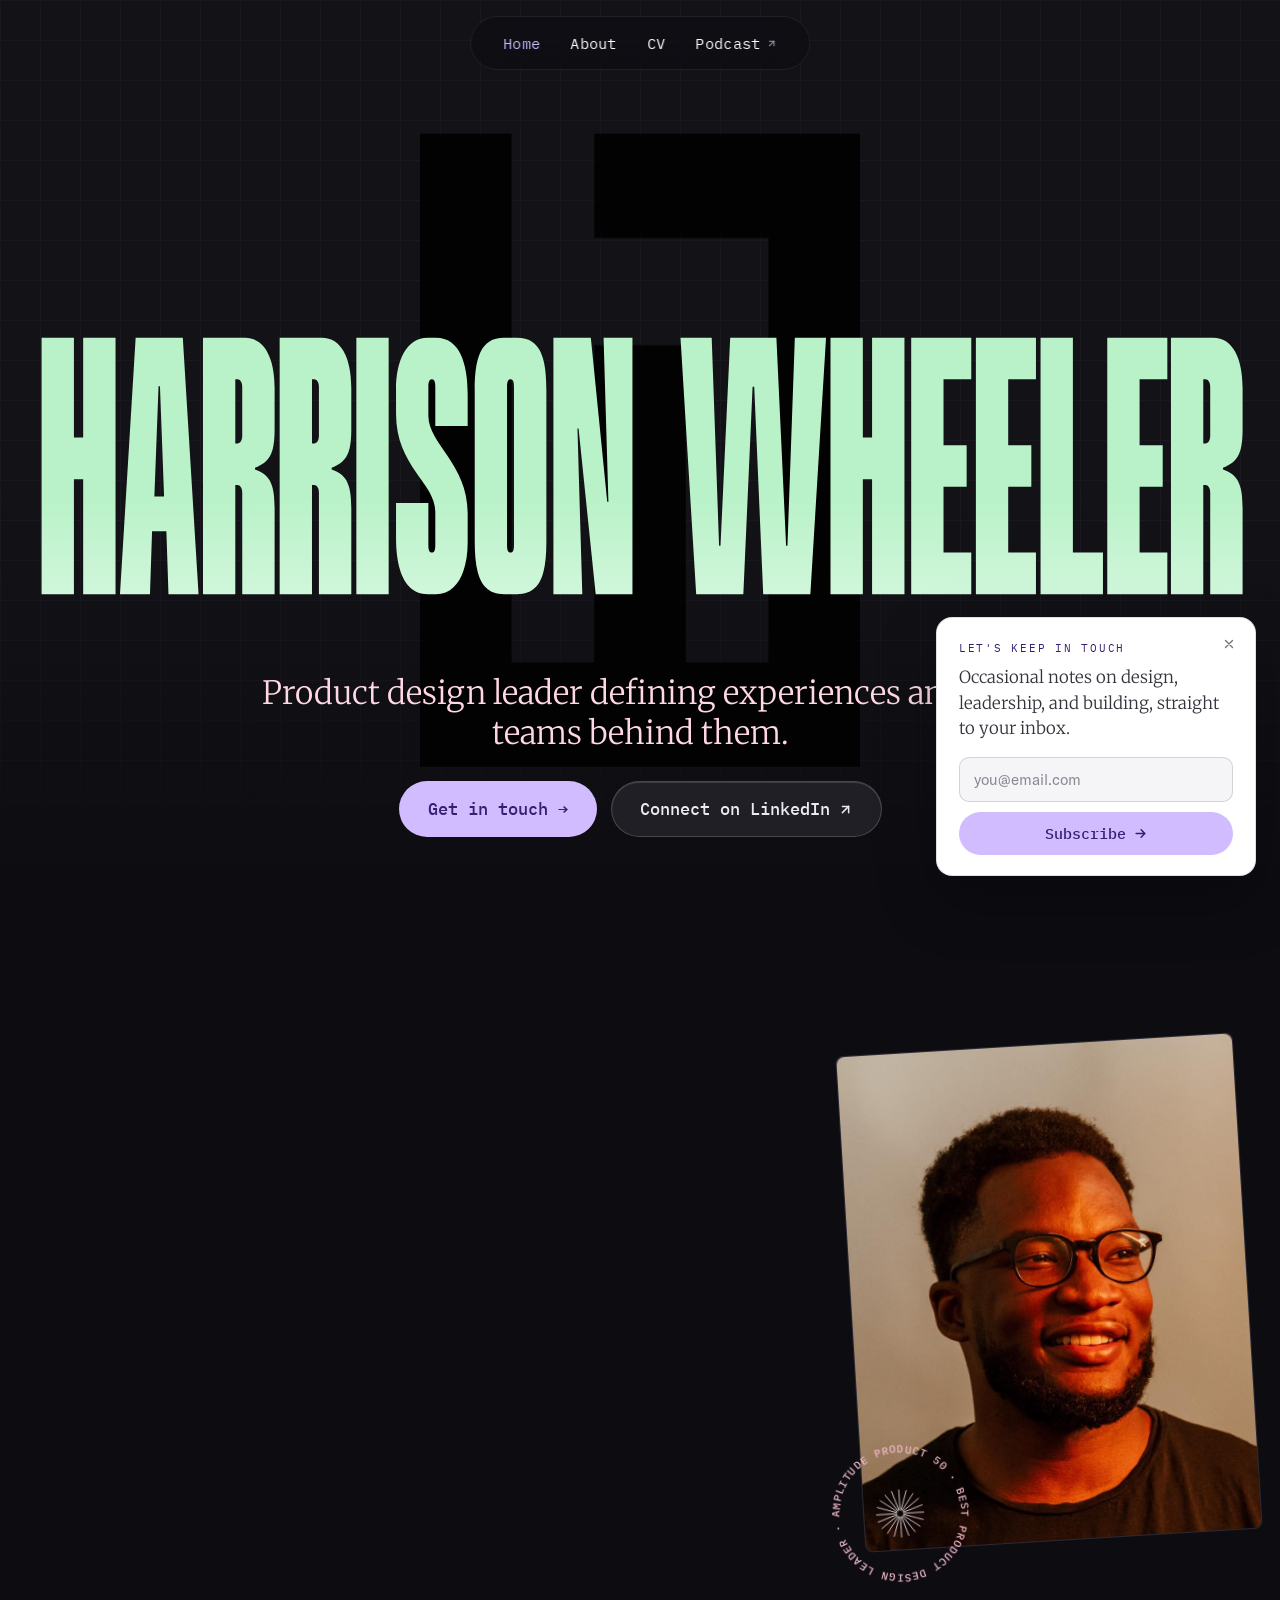
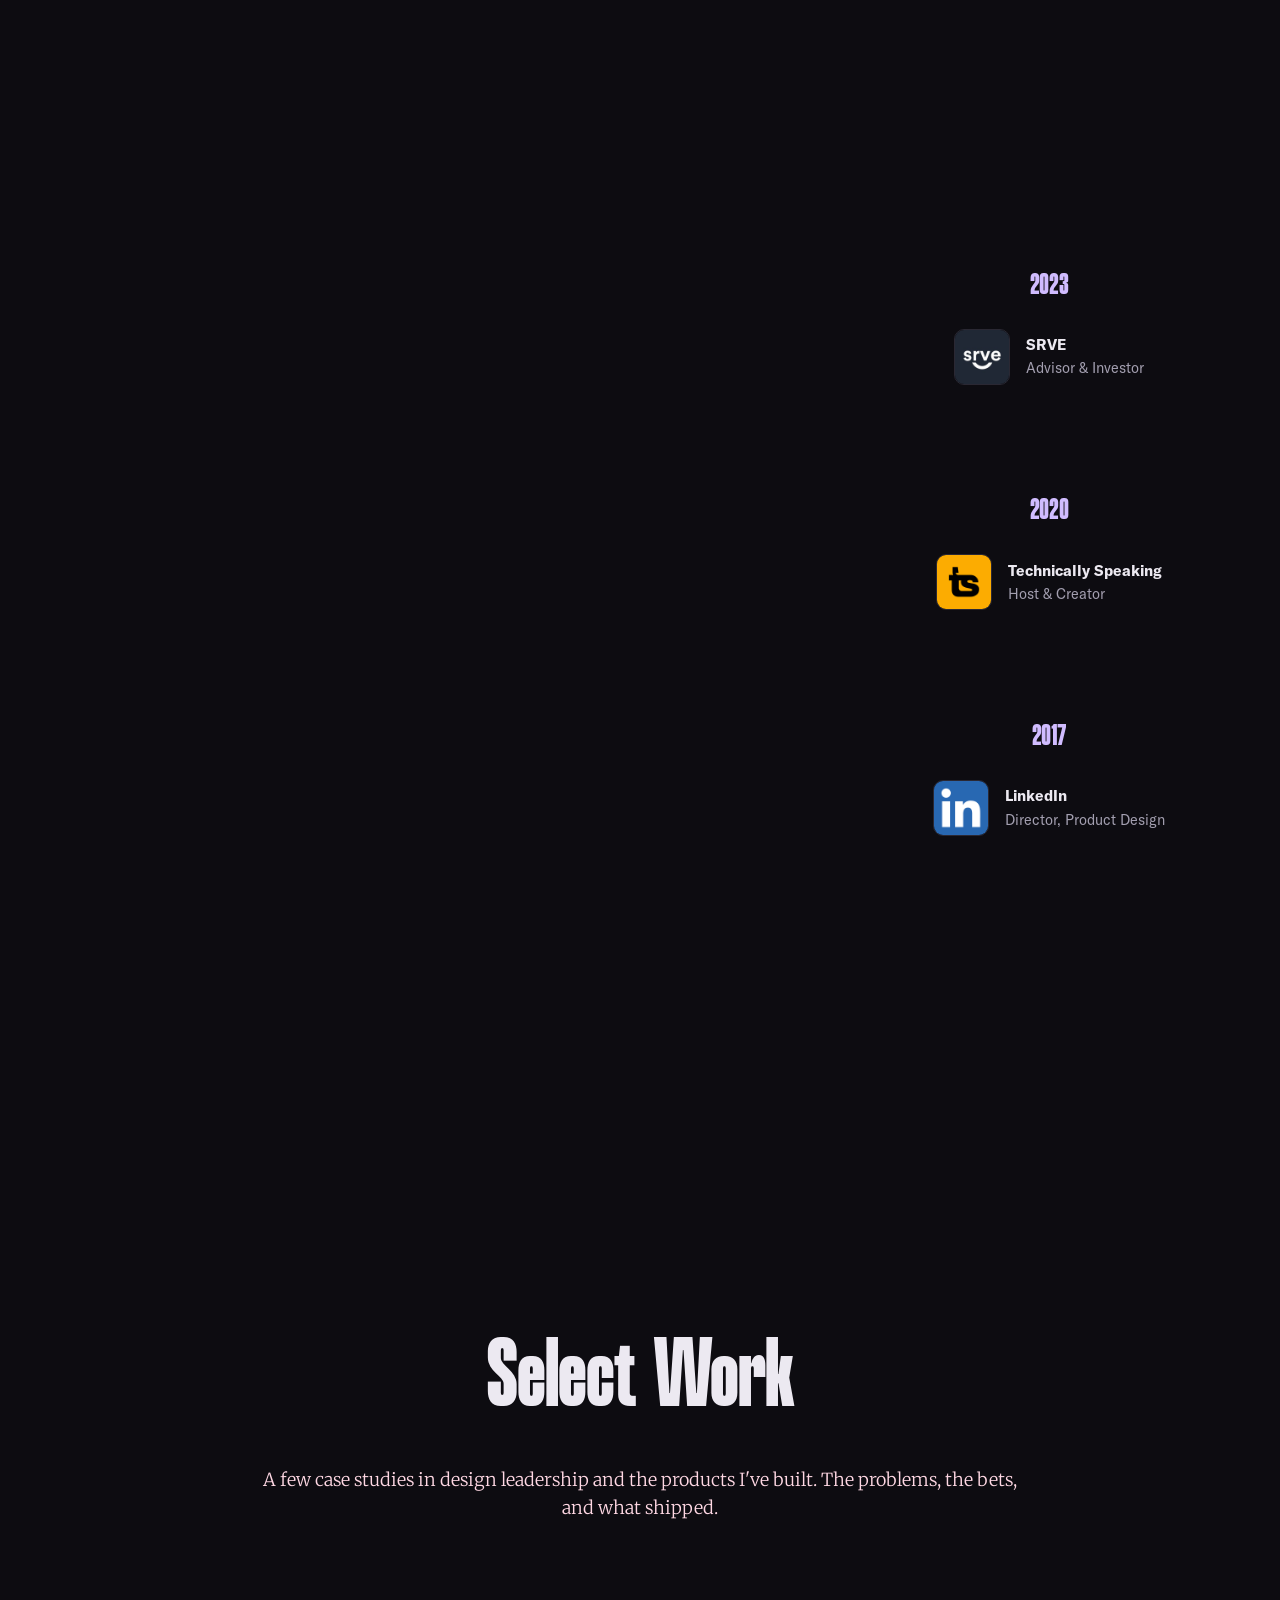
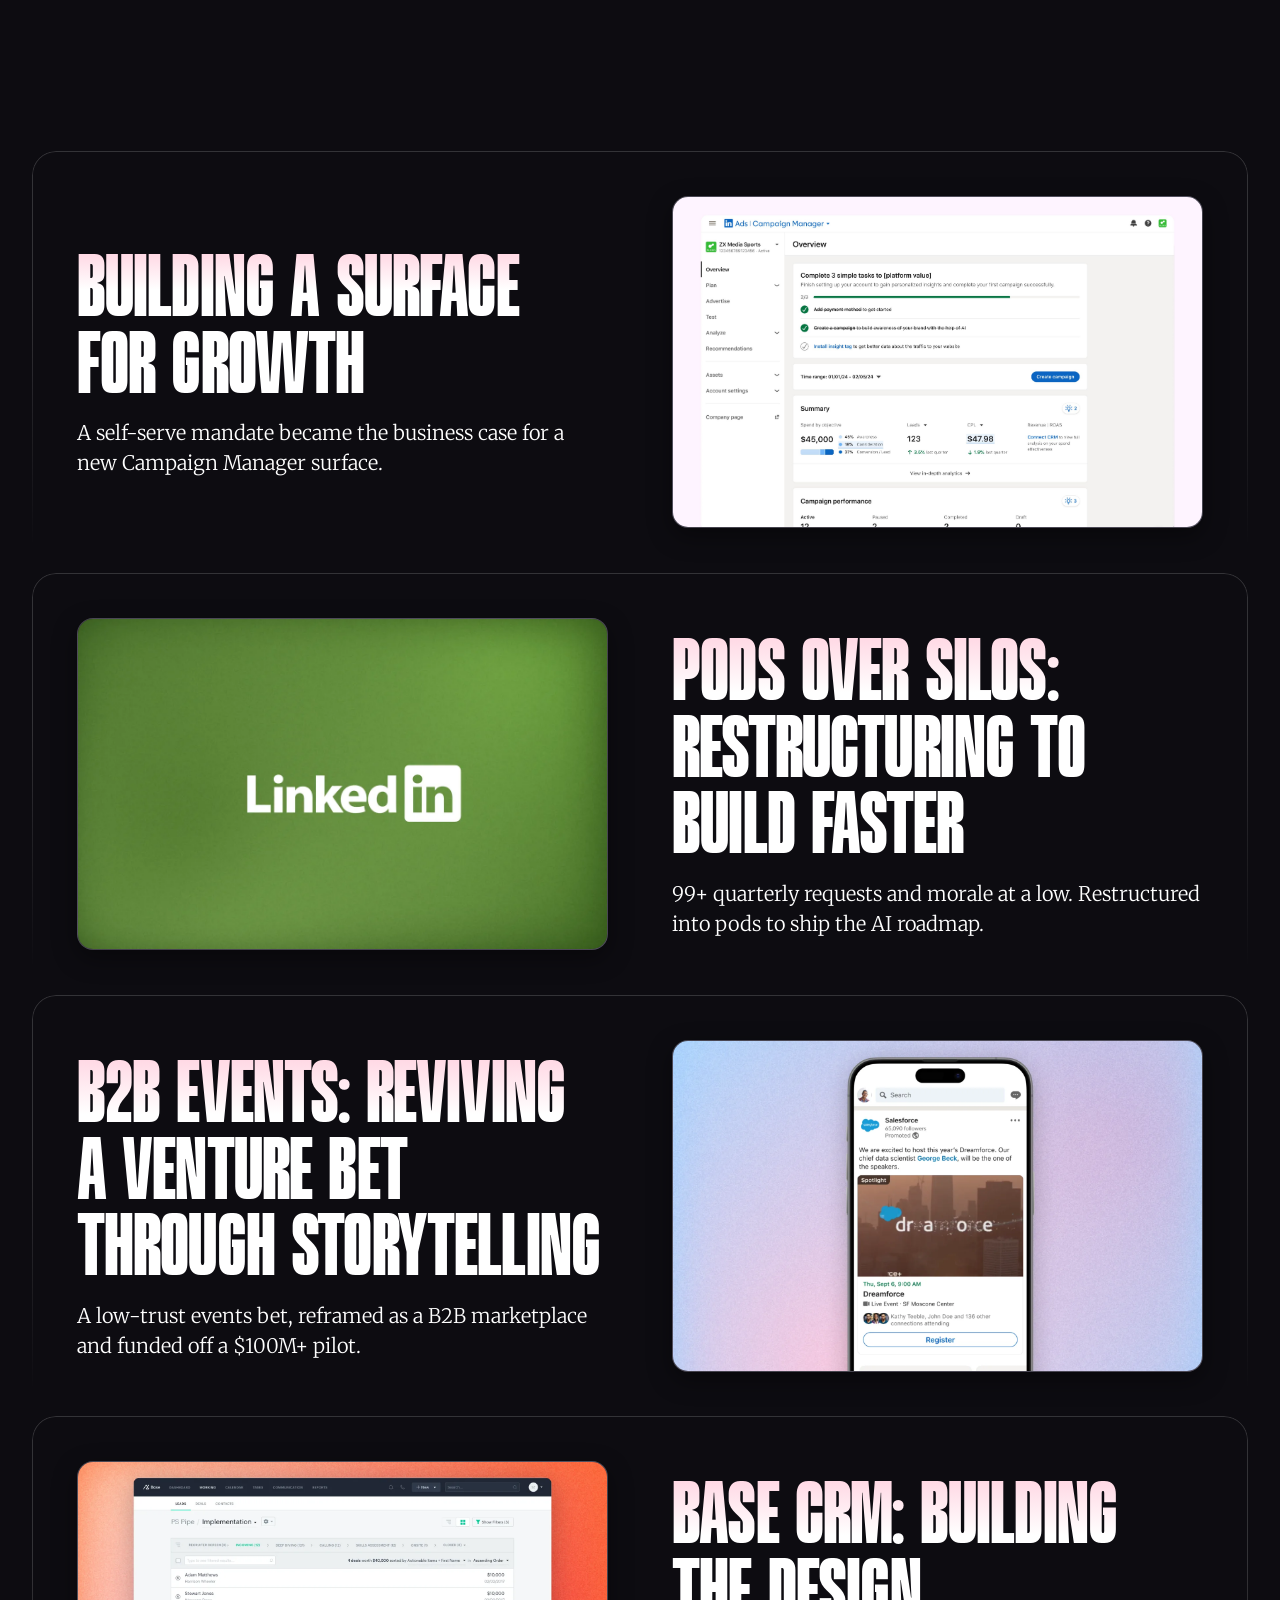
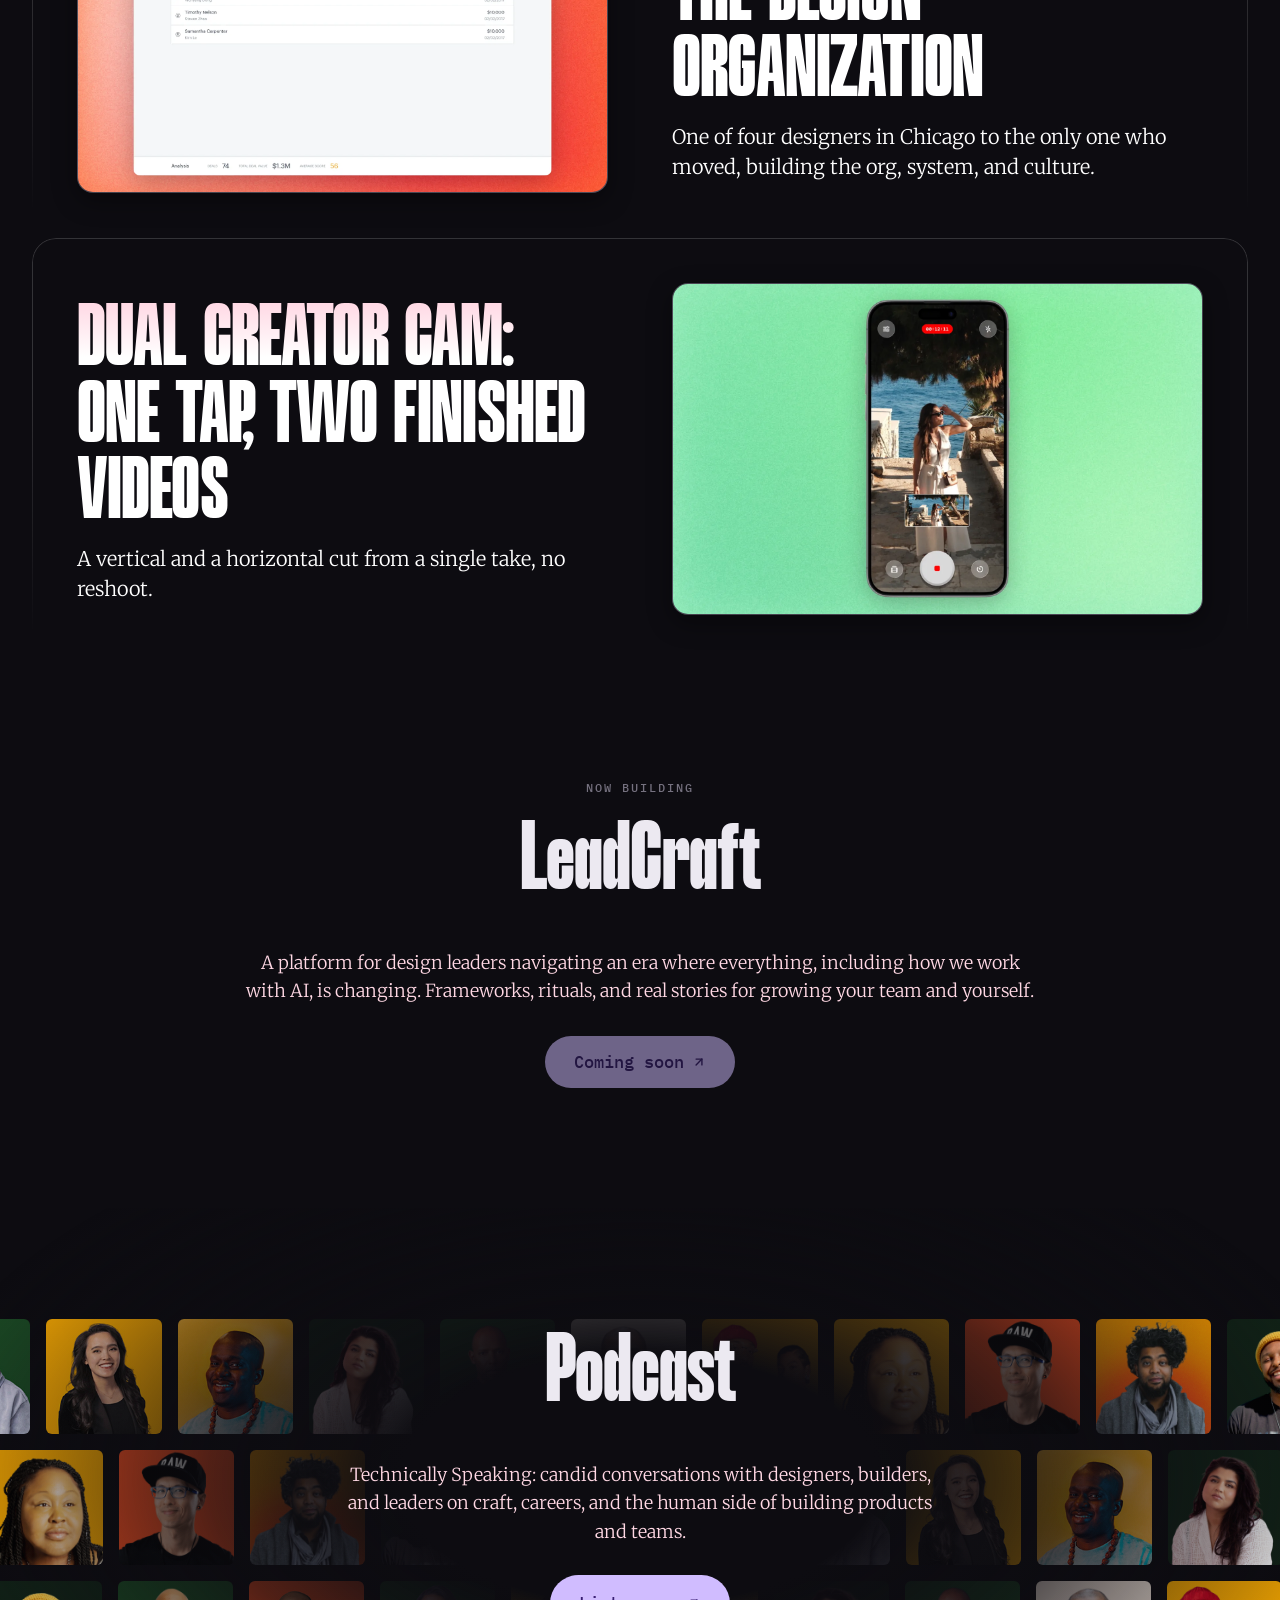
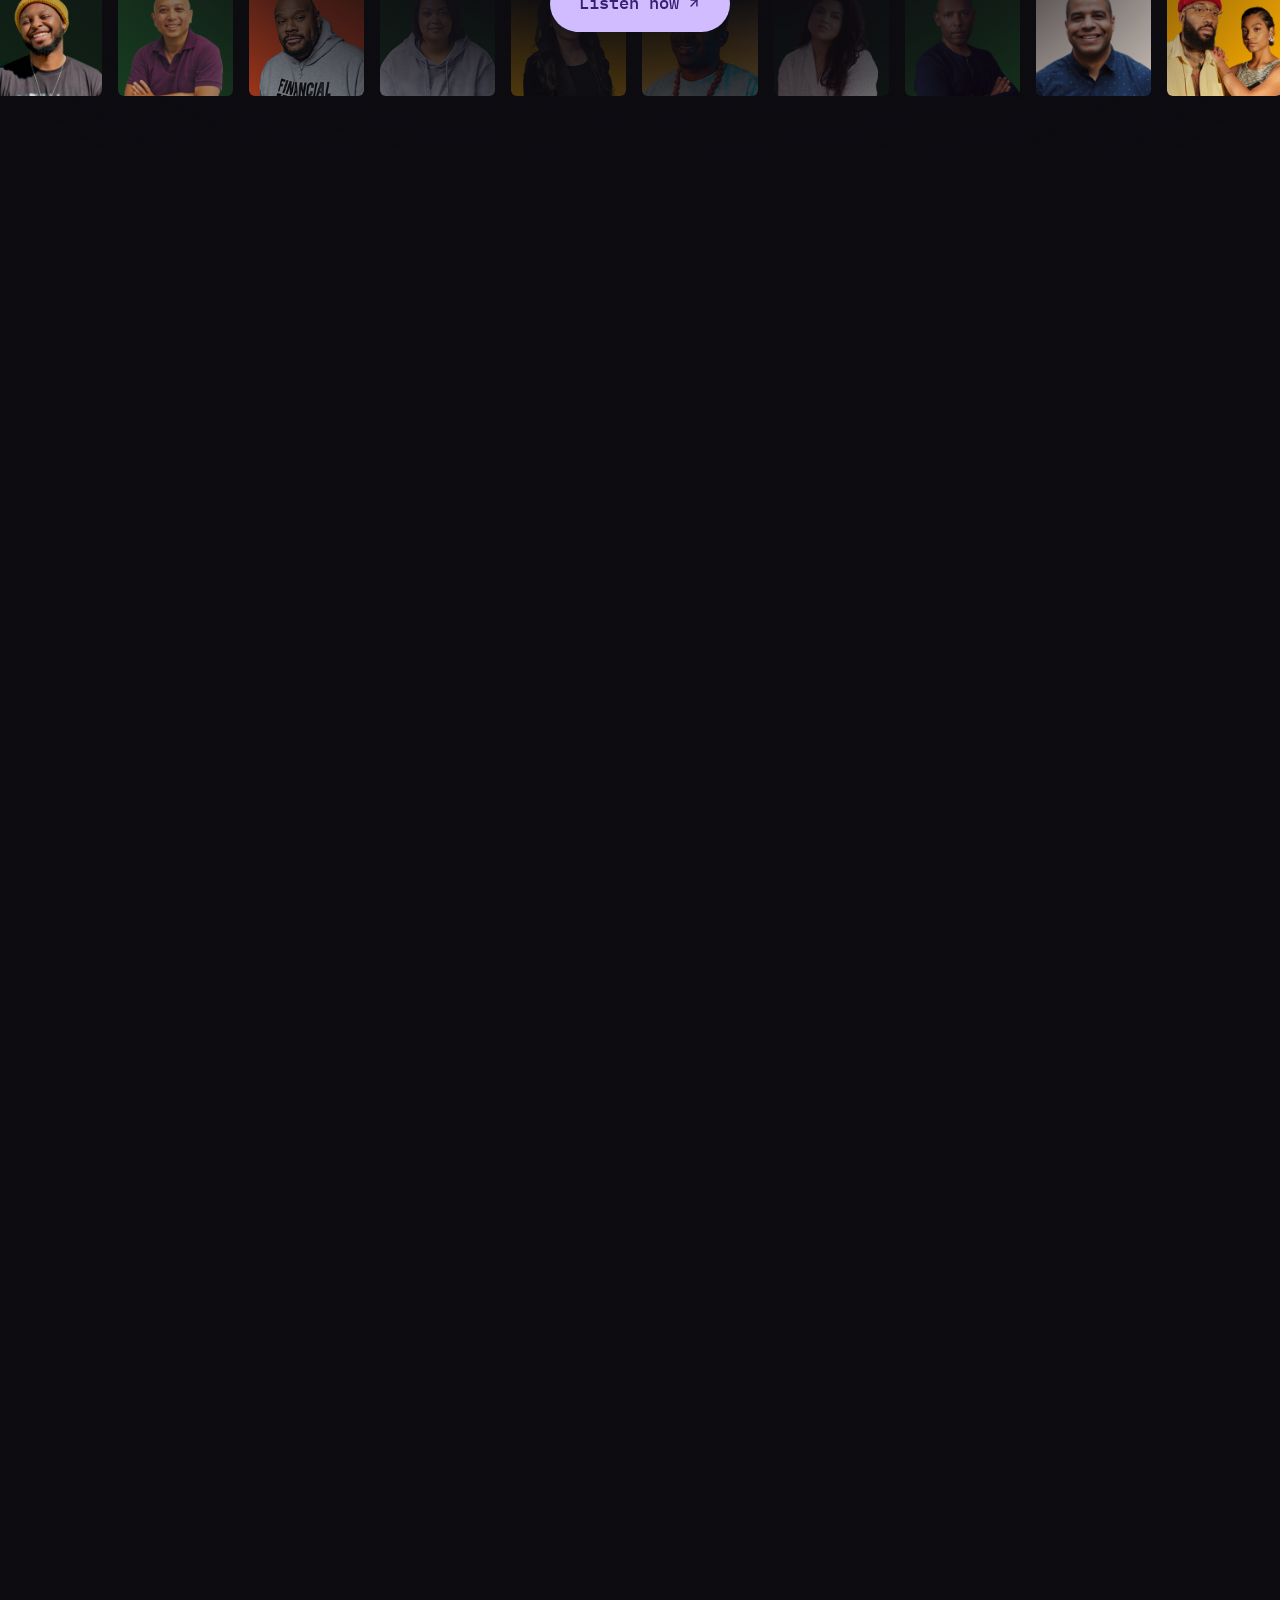
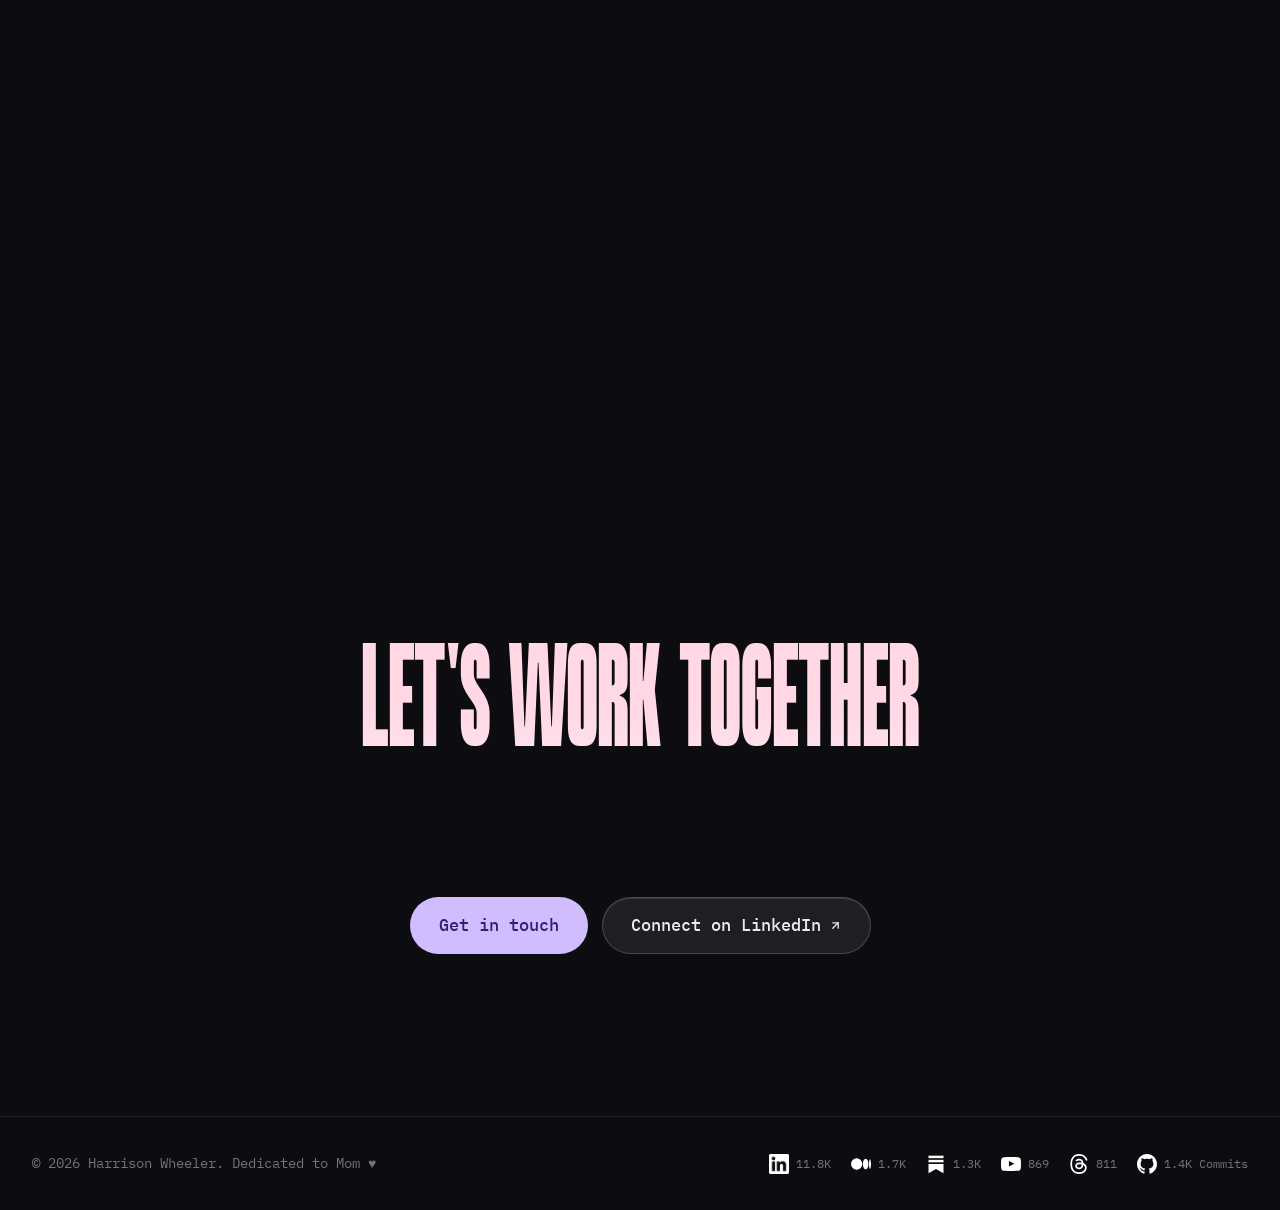
==== commit 6bb40445: "Footer: add GitHub count, refine Substack icon Adds "1.4K Commits" beside the GitHub link on home an" ====
--- a/index.html
+++ b/index.html
@@ -403,7 +403,7 @@
         <a href="https://technicallyspeakinghw.substack.com" aria-label="Substack — 1.3K subscribers" target="_blank" rel="noopener"><img src="assets/social/substack.svg" alt="" width="20" height="20" /><span class="footer-count" aria-hidden="true">1.3K</span></a>
         <a href="https://www.youtube.com/@TechnicallySpeakingHW" aria-label="YouTube — 869 subscribers" target="_blank" rel="noopener"><img src="assets/social/youtube.svg" alt="" width="20" height="20" /><span class="footer-count" aria-hidden="true">869</span></a>
         <a href="https://www.threads.com/@hmwheele" aria-label="Threads — 811 followers" target="_blank" rel="noopener"><img src="assets/social/threads.svg" alt="" width="20" height="20" /><span class="footer-count" aria-hidden="true">811</span></a>
-        <a href="https://github.com/hmwheele/" aria-label="GitHub" target="_blank" rel="noopener"><img src="assets/social/github.svg" alt="" width="20" height="20" /></a>
+        <a href="https://github.com/hmwheele/" aria-label="GitHub — 1.4K commits" target="_blank" rel="noopener"><img src="assets/social/github.svg" alt="" width="20" height="20" /><span class="footer-count" aria-hidden="true">1.4K Commits</span></a>
       </nav>
     </div>
   </footer>
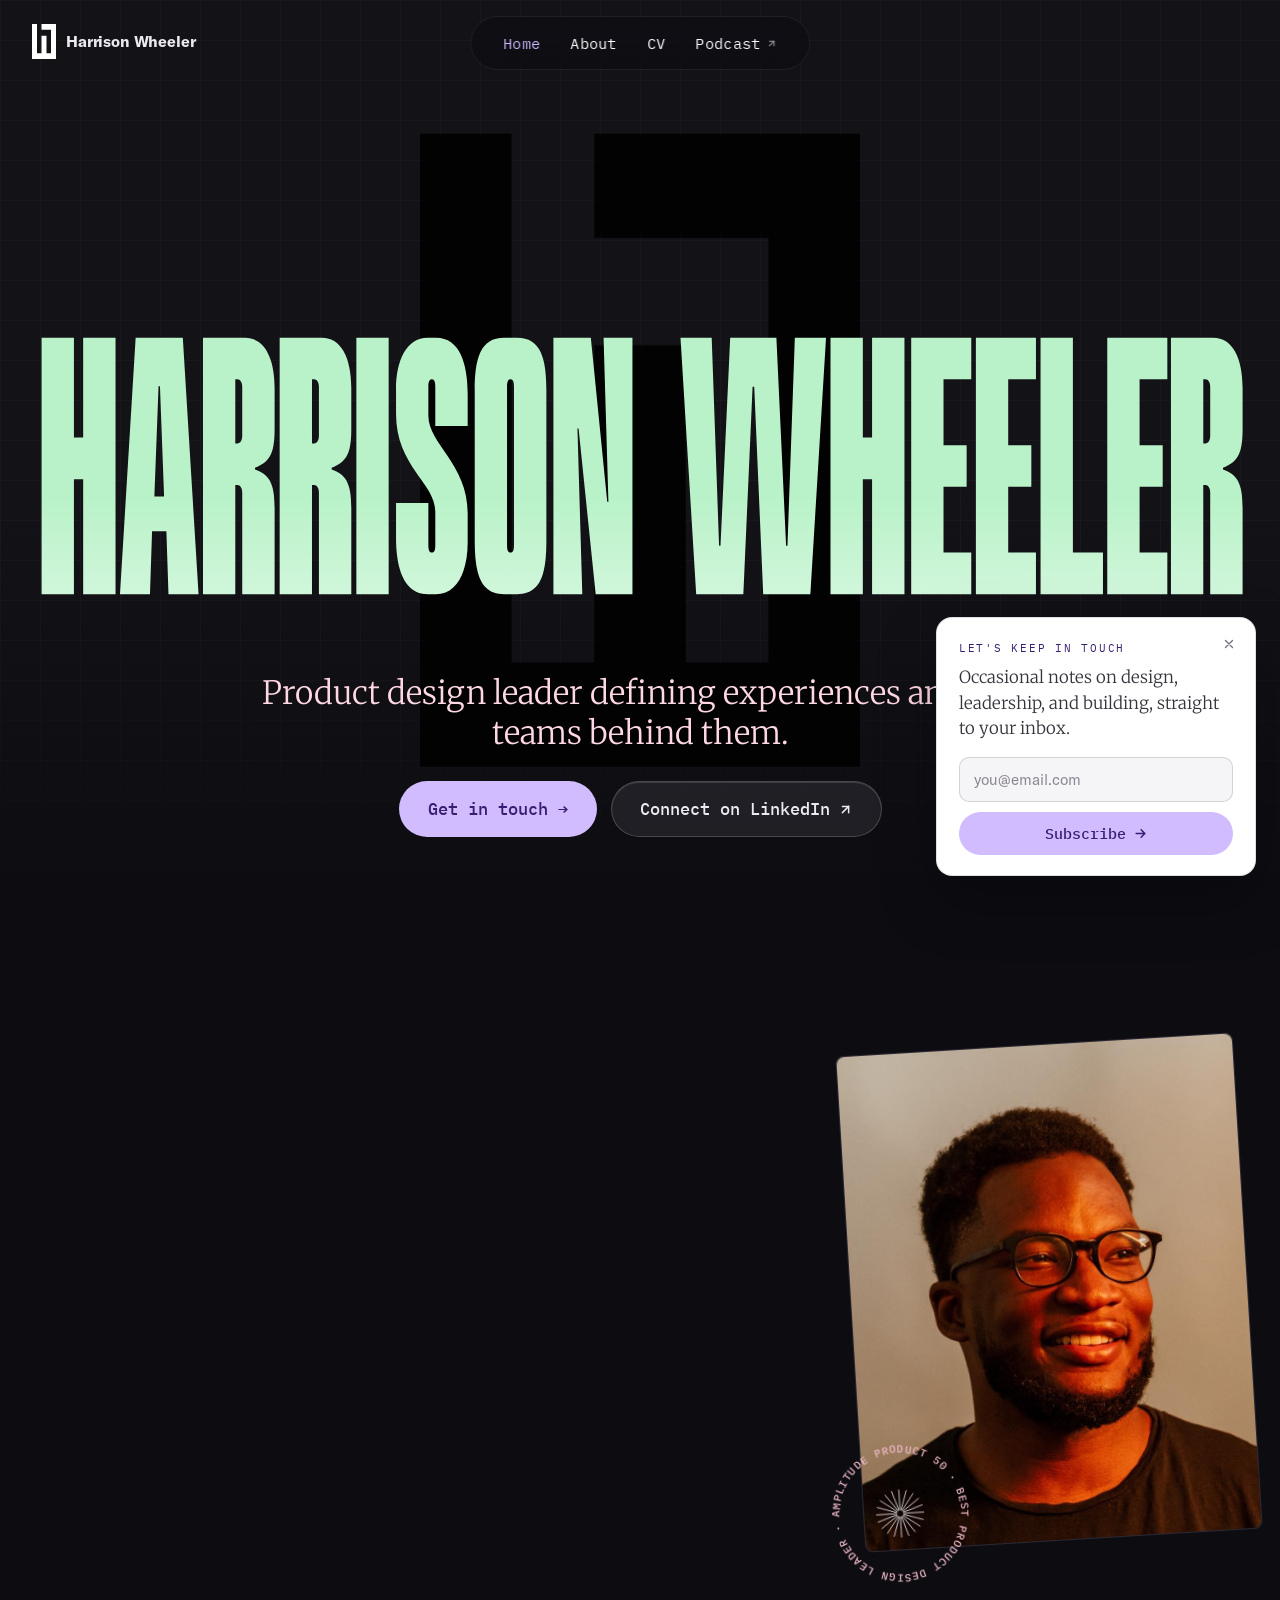
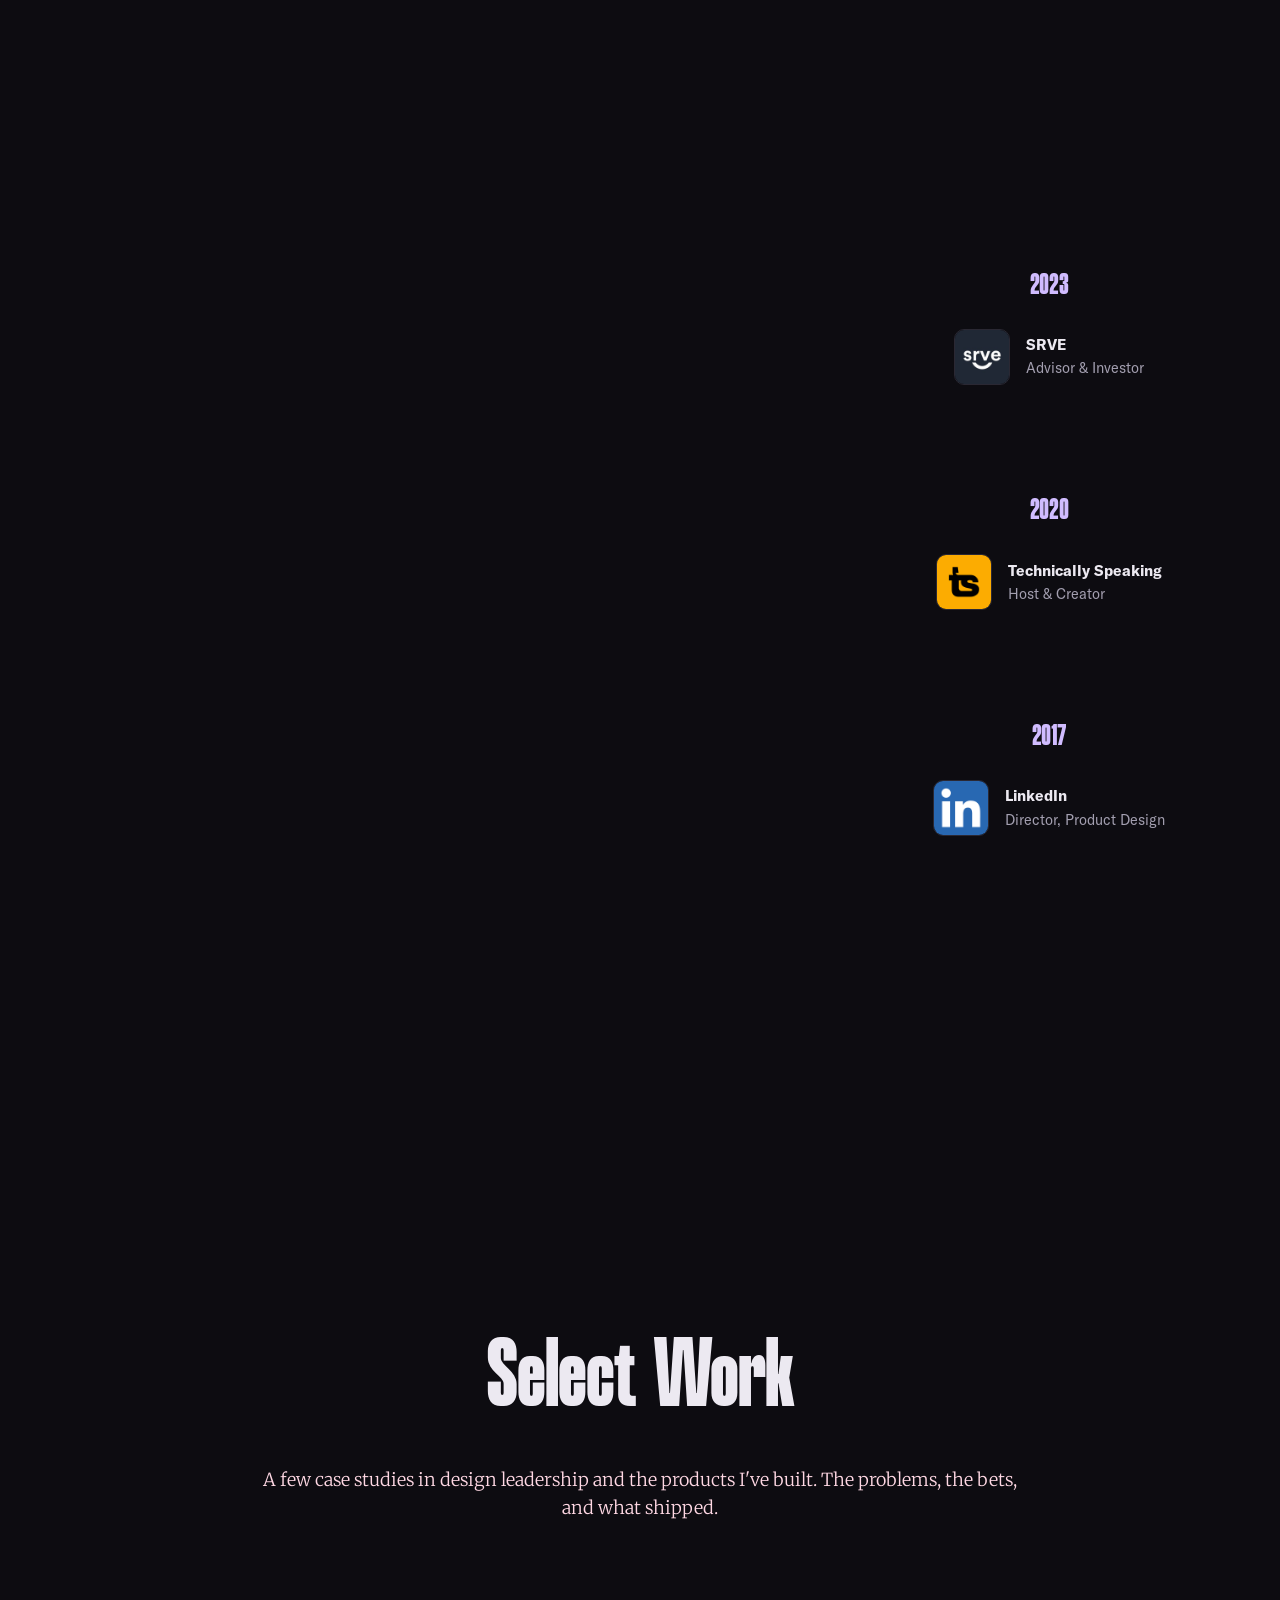
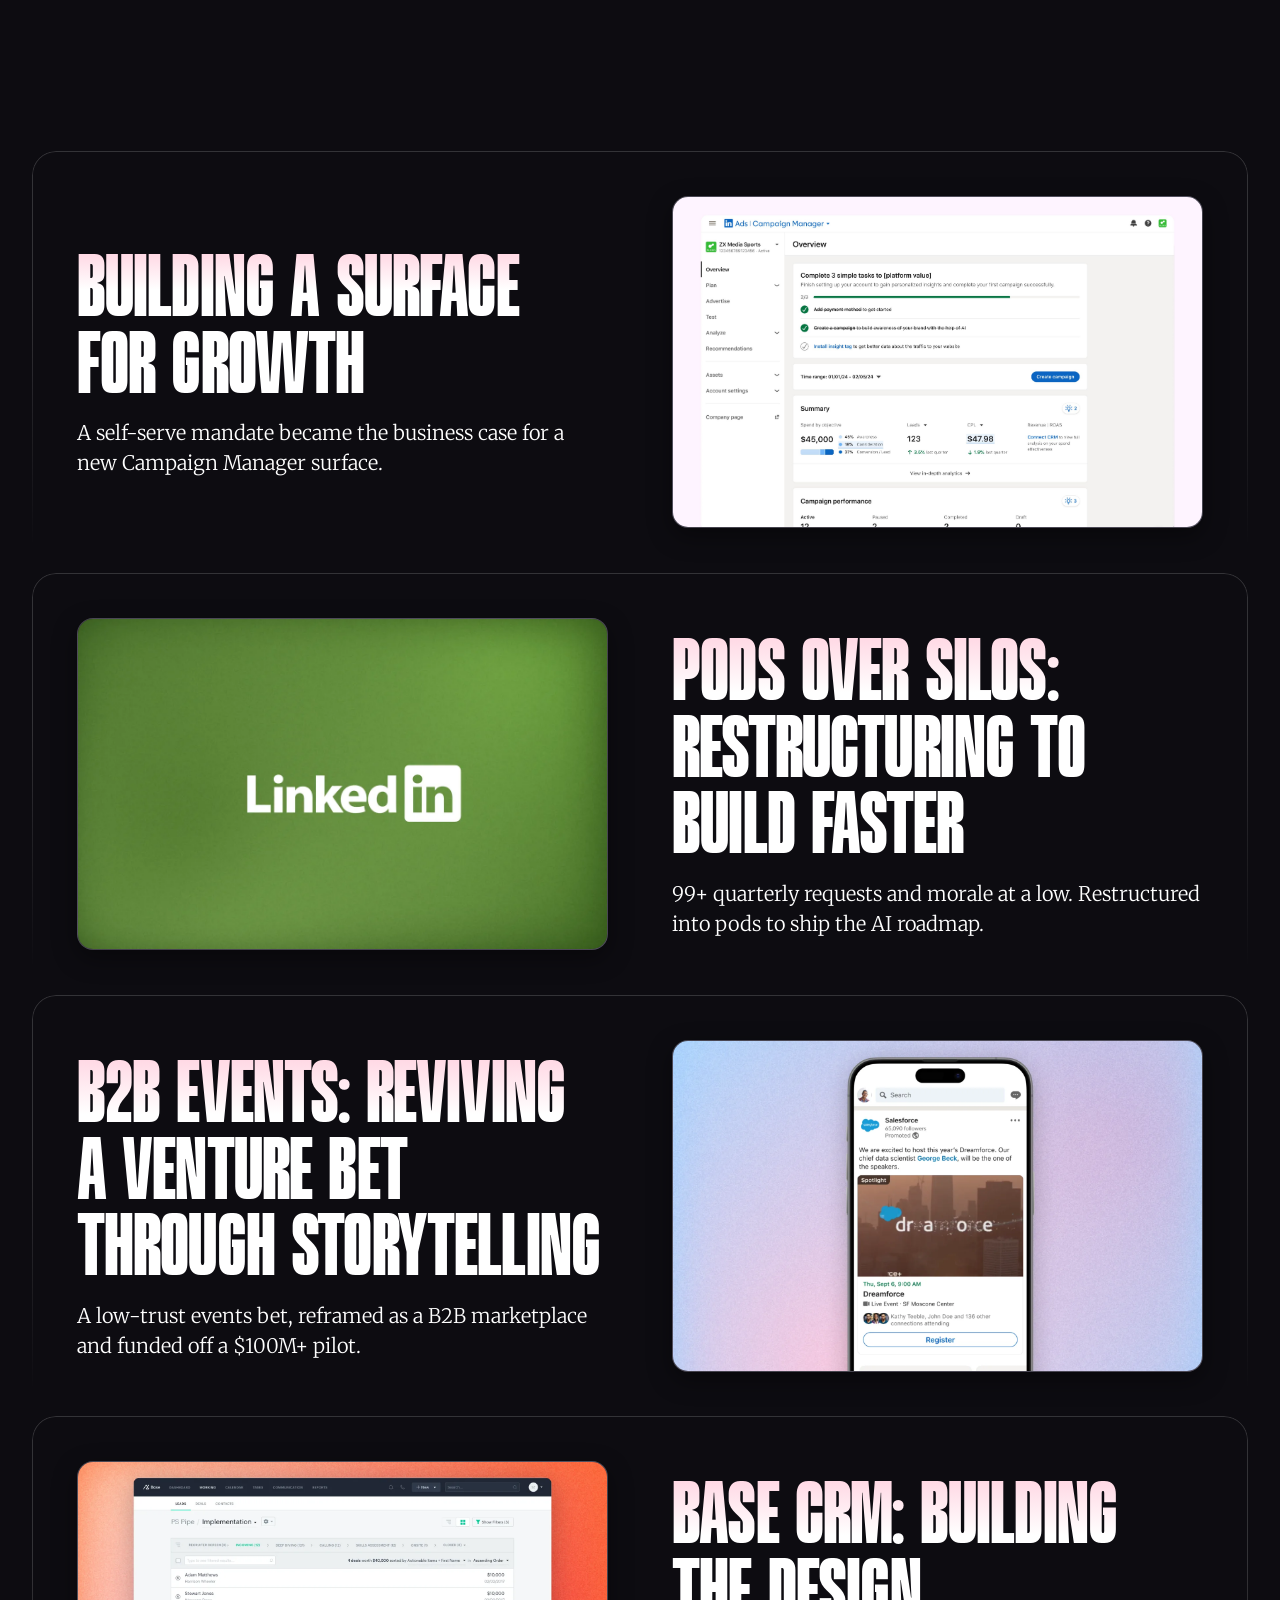
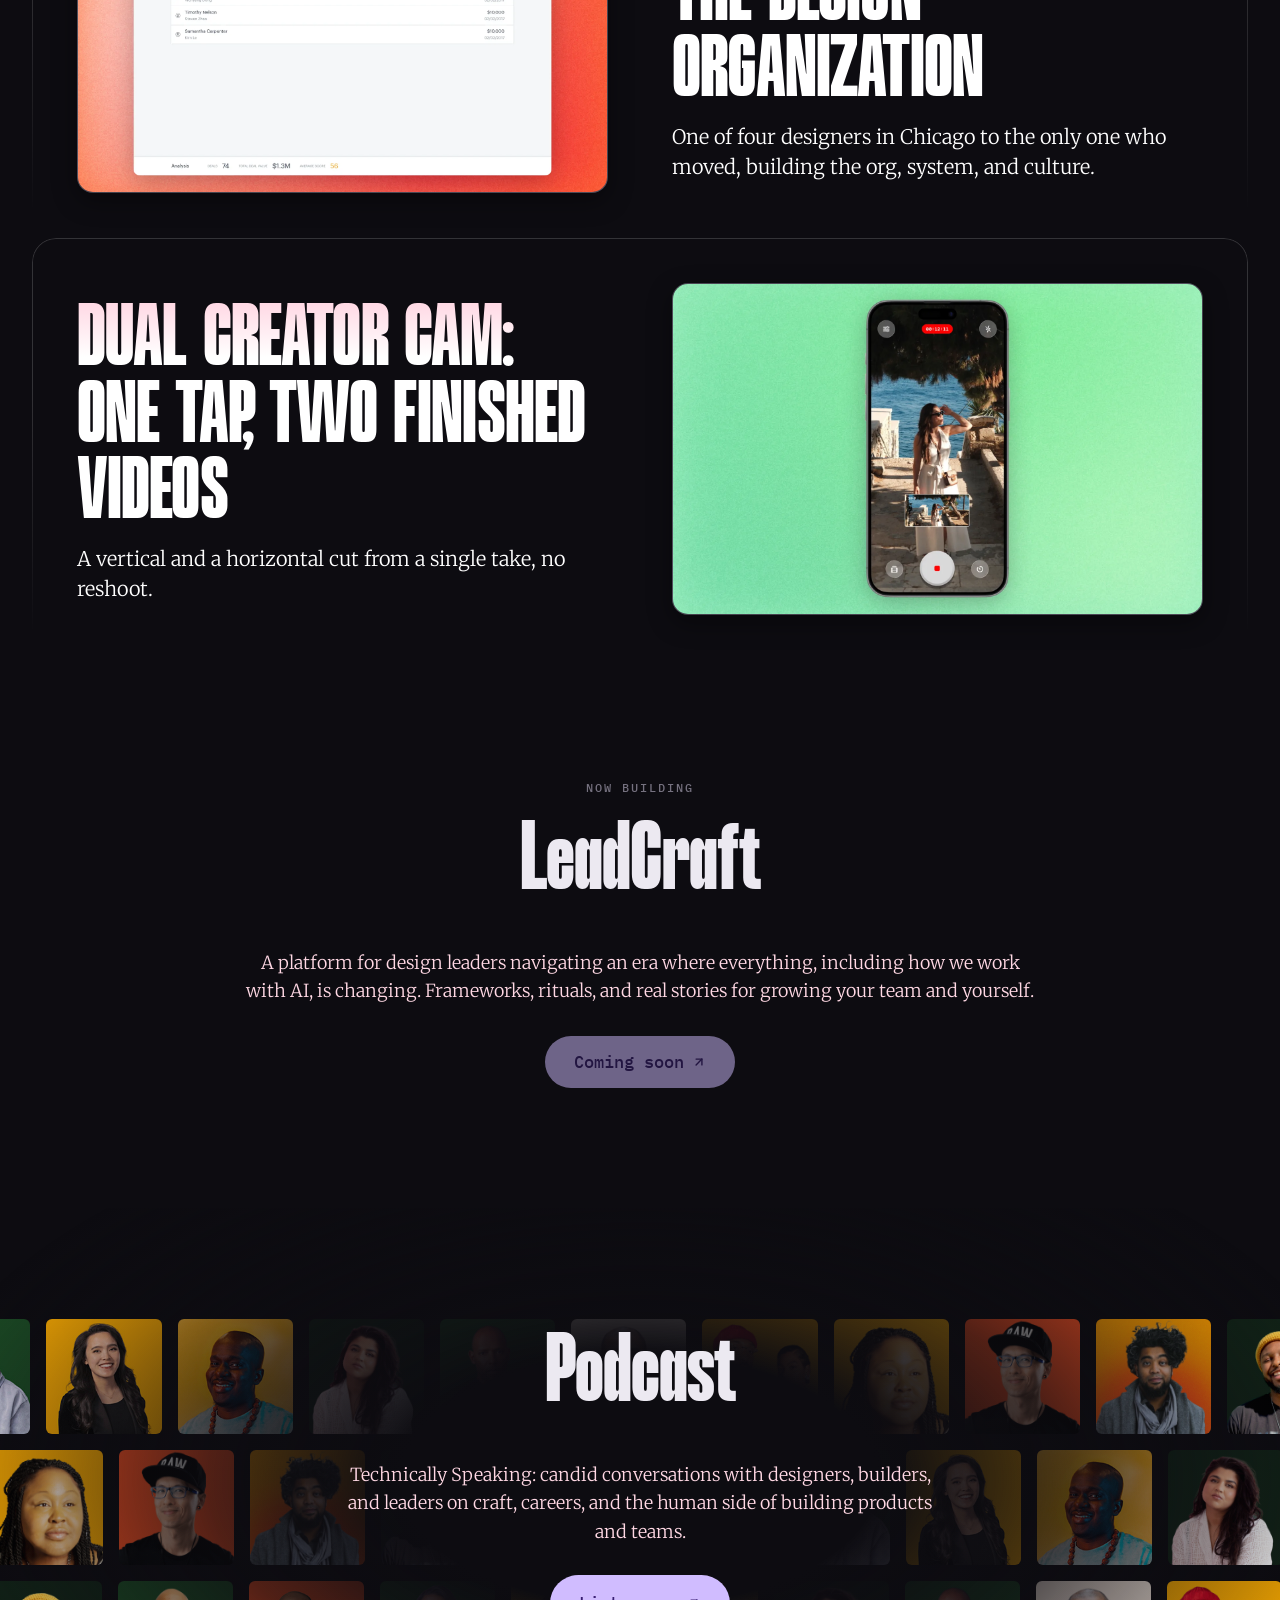
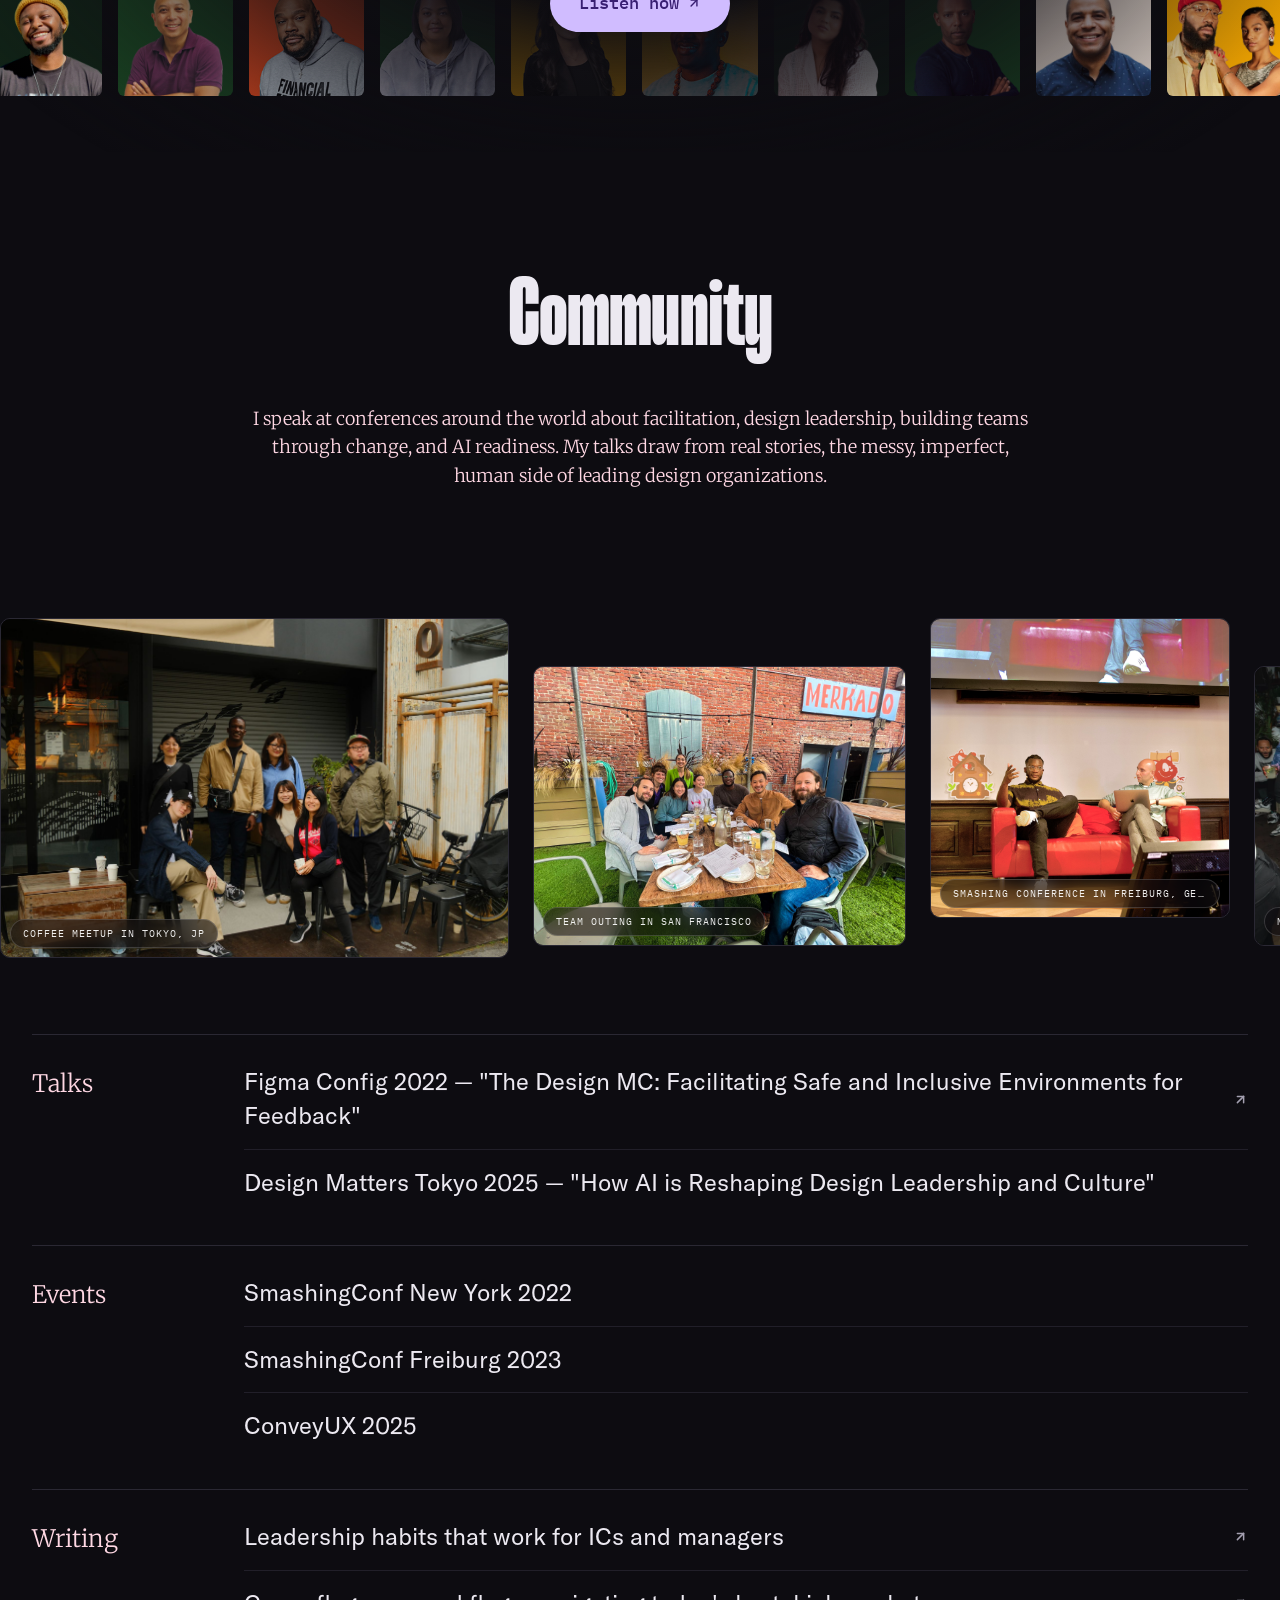
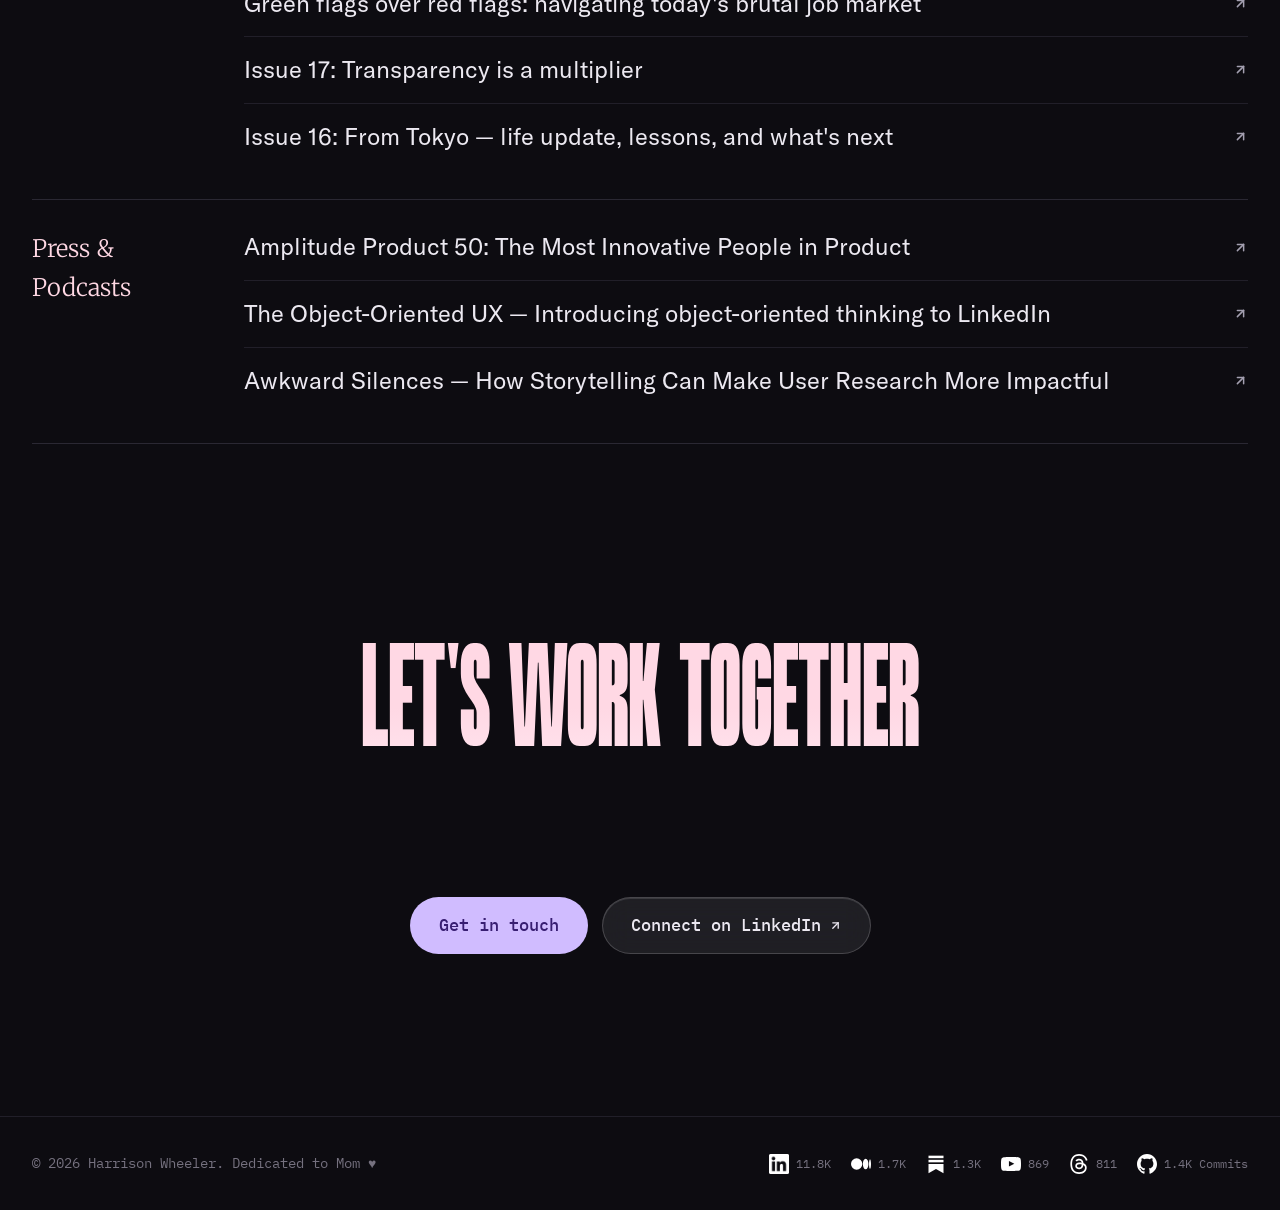
==== commit b63c9abd: "Footer: hide the GitHub "Commits" label on mobile Wraps the word in .footer-count-word and hides it " ====
--- a/index.html
+++ b/index.html
@@ -403,7 +403,7 @@
         <a href="https://technicallyspeakinghw.substack.com" aria-label="Substack — 1.3K subscribers" target="_blank" rel="noopener"><img src="assets/social/substack.svg" alt="" width="20" height="20" /><span class="footer-count" aria-hidden="true">1.3K</span></a>
         <a href="https://www.youtube.com/@TechnicallySpeakingHW" aria-label="YouTube — 869 subscribers" target="_blank" rel="noopener"><img src="assets/social/youtube.svg" alt="" width="20" height="20" /><span class="footer-count" aria-hidden="true">869</span></a>
         <a href="https://www.threads.com/@hmwheele" aria-label="Threads — 811 followers" target="_blank" rel="noopener"><img src="assets/social/threads.svg" alt="" width="20" height="20" /><span class="footer-count" aria-hidden="true">811</span></a>
-        <a href="https://github.com/hmwheele/" aria-label="GitHub — 1.4K commits" target="_blank" rel="noopener"><img src="assets/social/github.svg" alt="" width="20" height="20" /><span class="footer-count" aria-hidden="true">1.4K Commits</span></a>
+        <a href="https://github.com/hmwheele/" aria-label="GitHub — 1.4K commits" target="_blank" rel="noopener"><img src="assets/social/github.svg" alt="" width="20" height="20" /><span class="footer-count" aria-hidden="true">1.4K<span class="footer-count-word"> Commits</span></span></a>
       </nav>
     </div>
   </footer>
--- a/assets/css/styles.css
+++ b/assets/css/styles.css
@@ -1694,6 +1694,8 @@
   /* Social links first, copyright underneath them */
   .footer-inner { flex-direction: column; justify-content: center; text-align: center; }
   .footer-nav { order: -1; justify-content: center; width: 100%; }
+  /* Six counts already wrap at this width; drop the GitHub label to save a row. */
+  .footer-count-word { display: none; }
   .globe-scrolly.is-static .globe-wrap { width: 100%; height: 380px; }
 }
 
@@ -1702,7 +1704,10 @@
 }
 
 /* ── Newsletter popover (bottom-right, home) ─────────────────────── */
-.subpop { position: fixed; right: 24px; bottom: 24px; z-index: 60; }
+/* The wrapper stays click-through so the closed popover's box can't swallow
+   clicks on whatever sits under it (it overlaps the footer socials). The panel
+   re-enables pointer events for itself once open. */
+.subpop { position: fixed; right: 24px; bottom: 24px; z-index: 60; pointer-events: none; }
 .subpop-panel {
   position: relative;
   width: 320px; max-width: calc(100vw - 48px);
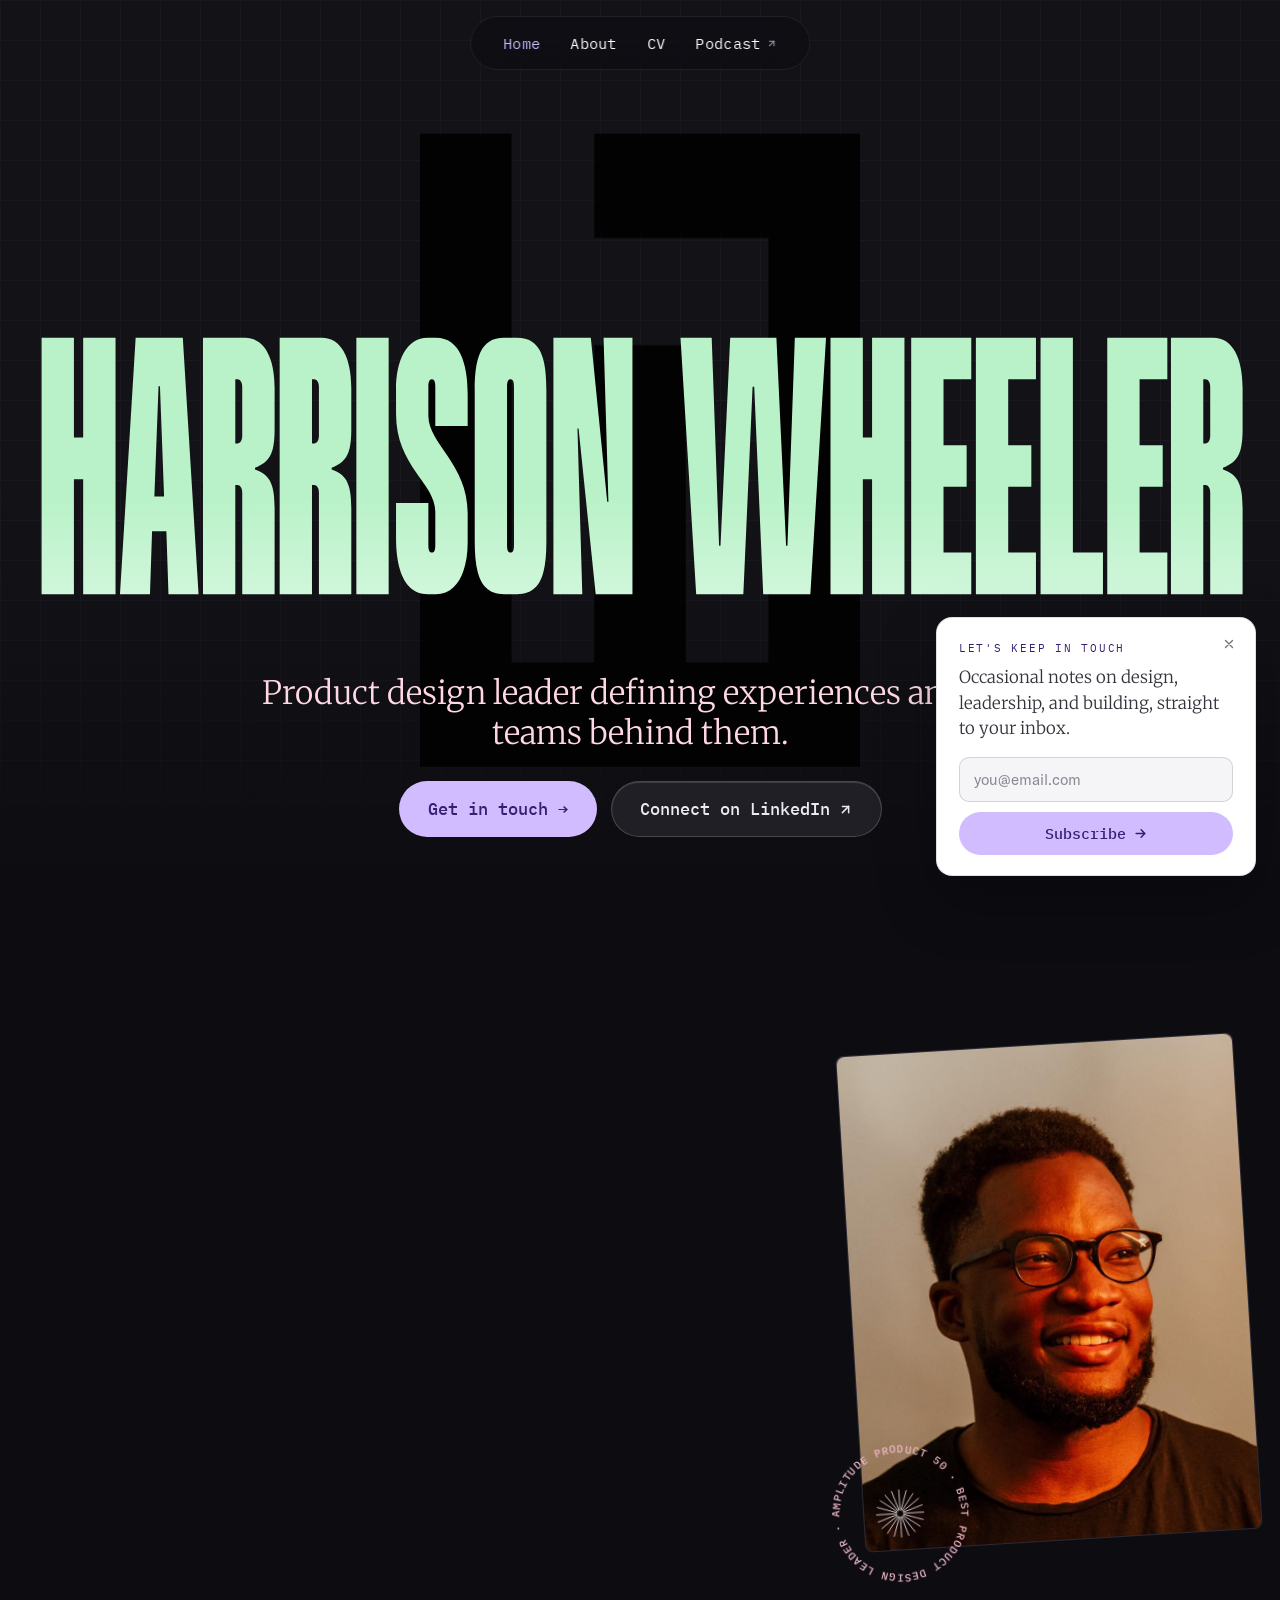
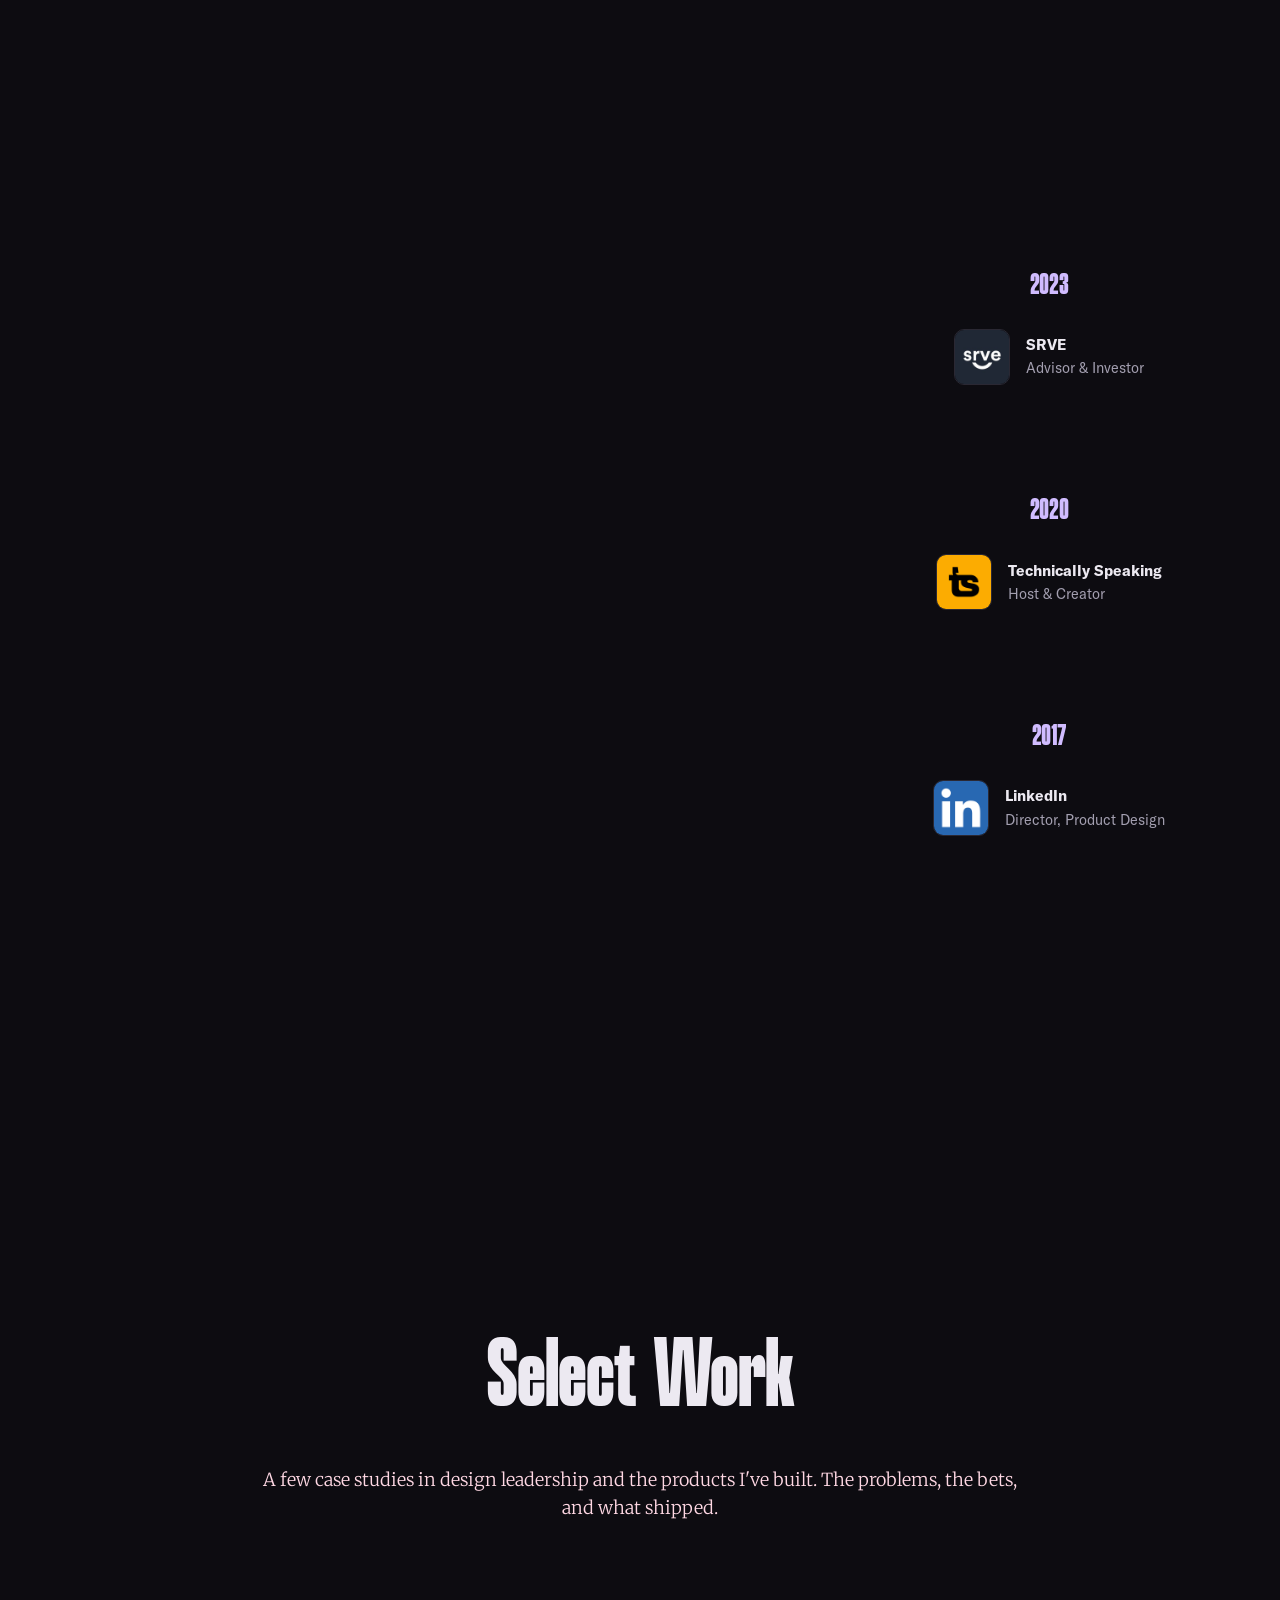
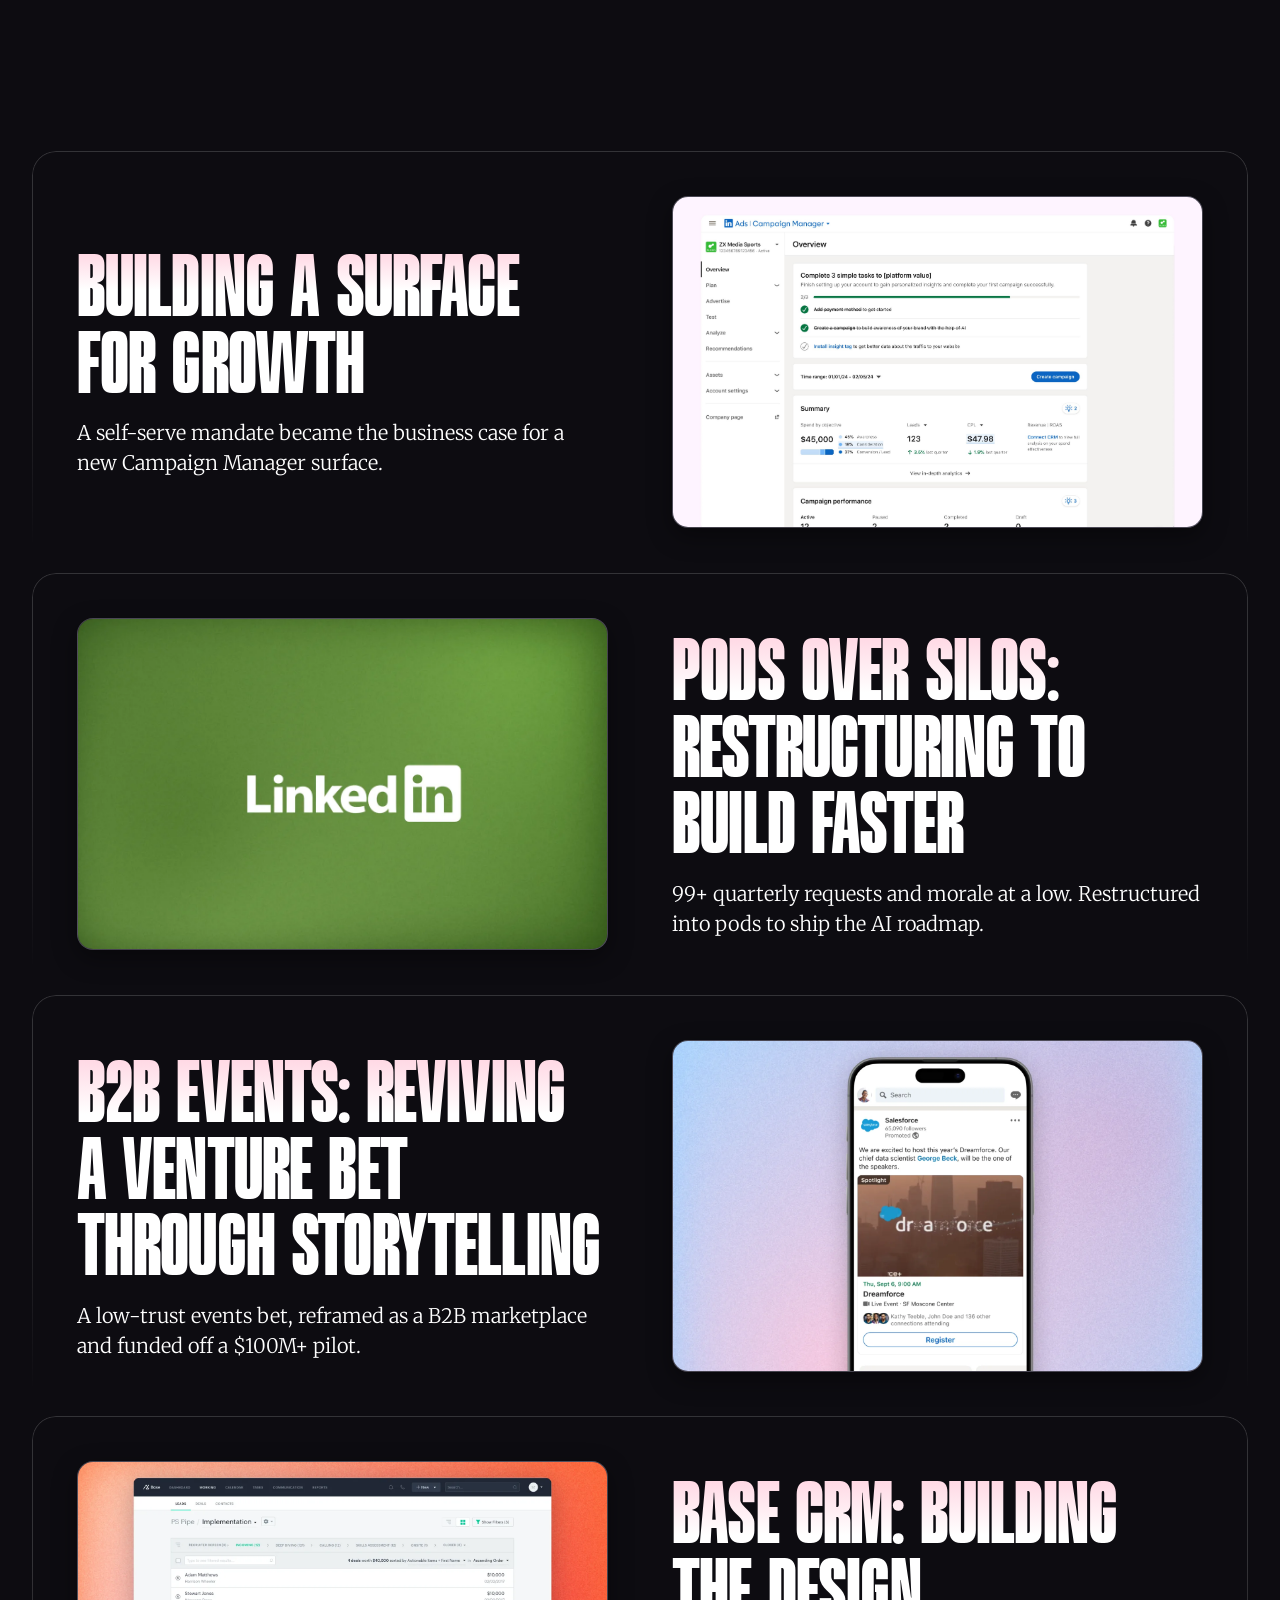
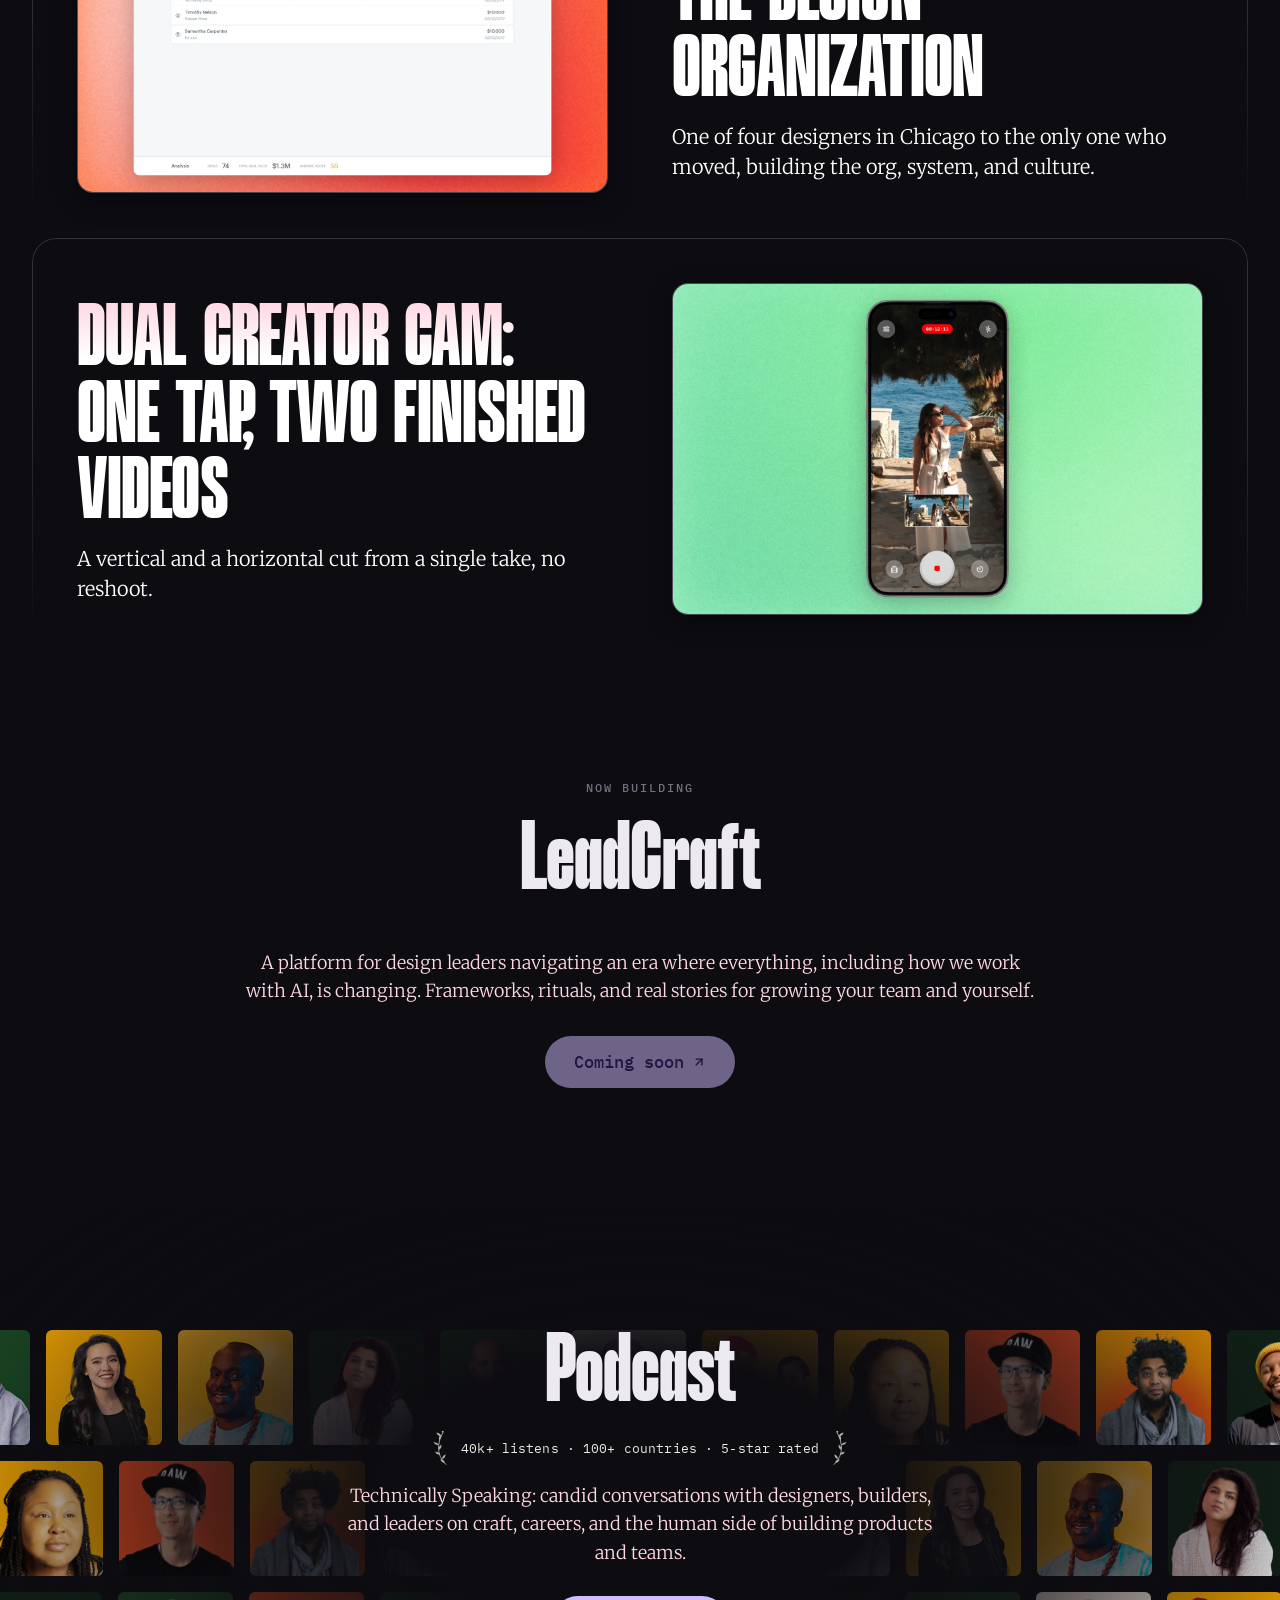
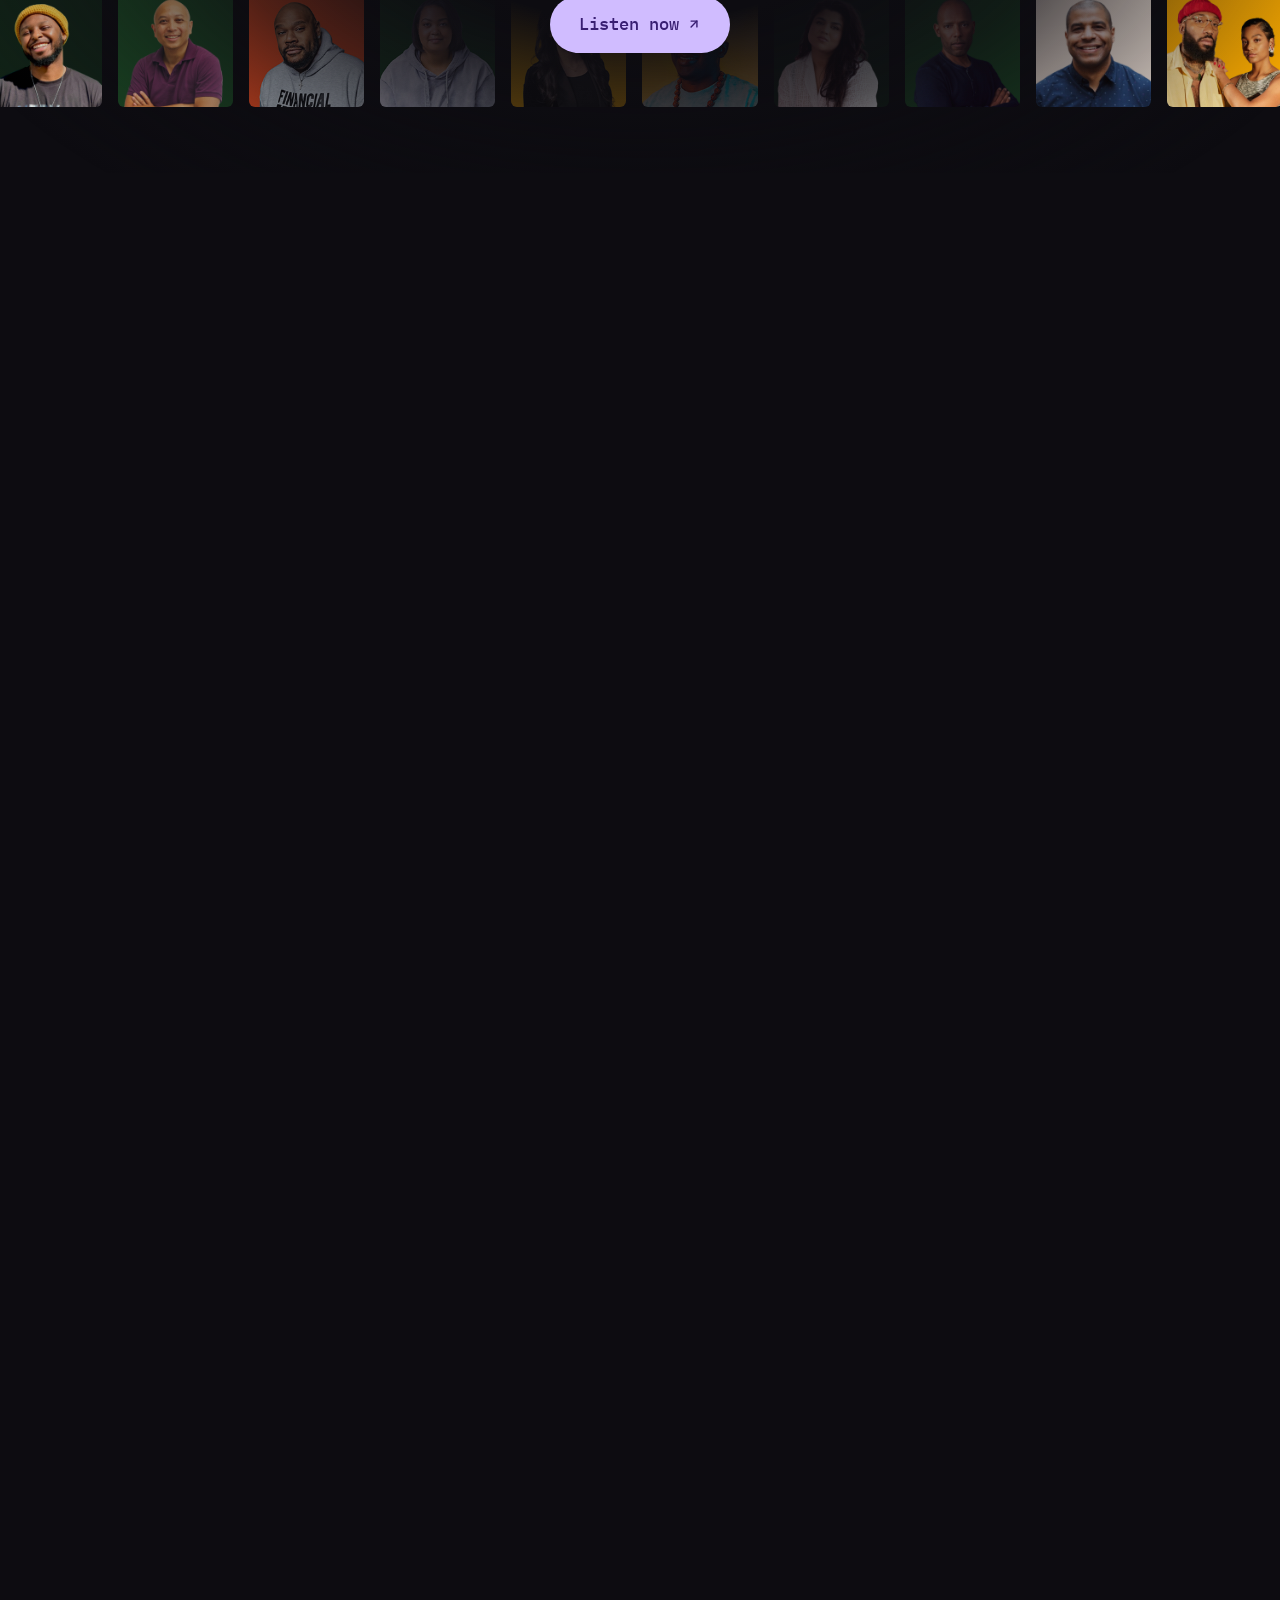
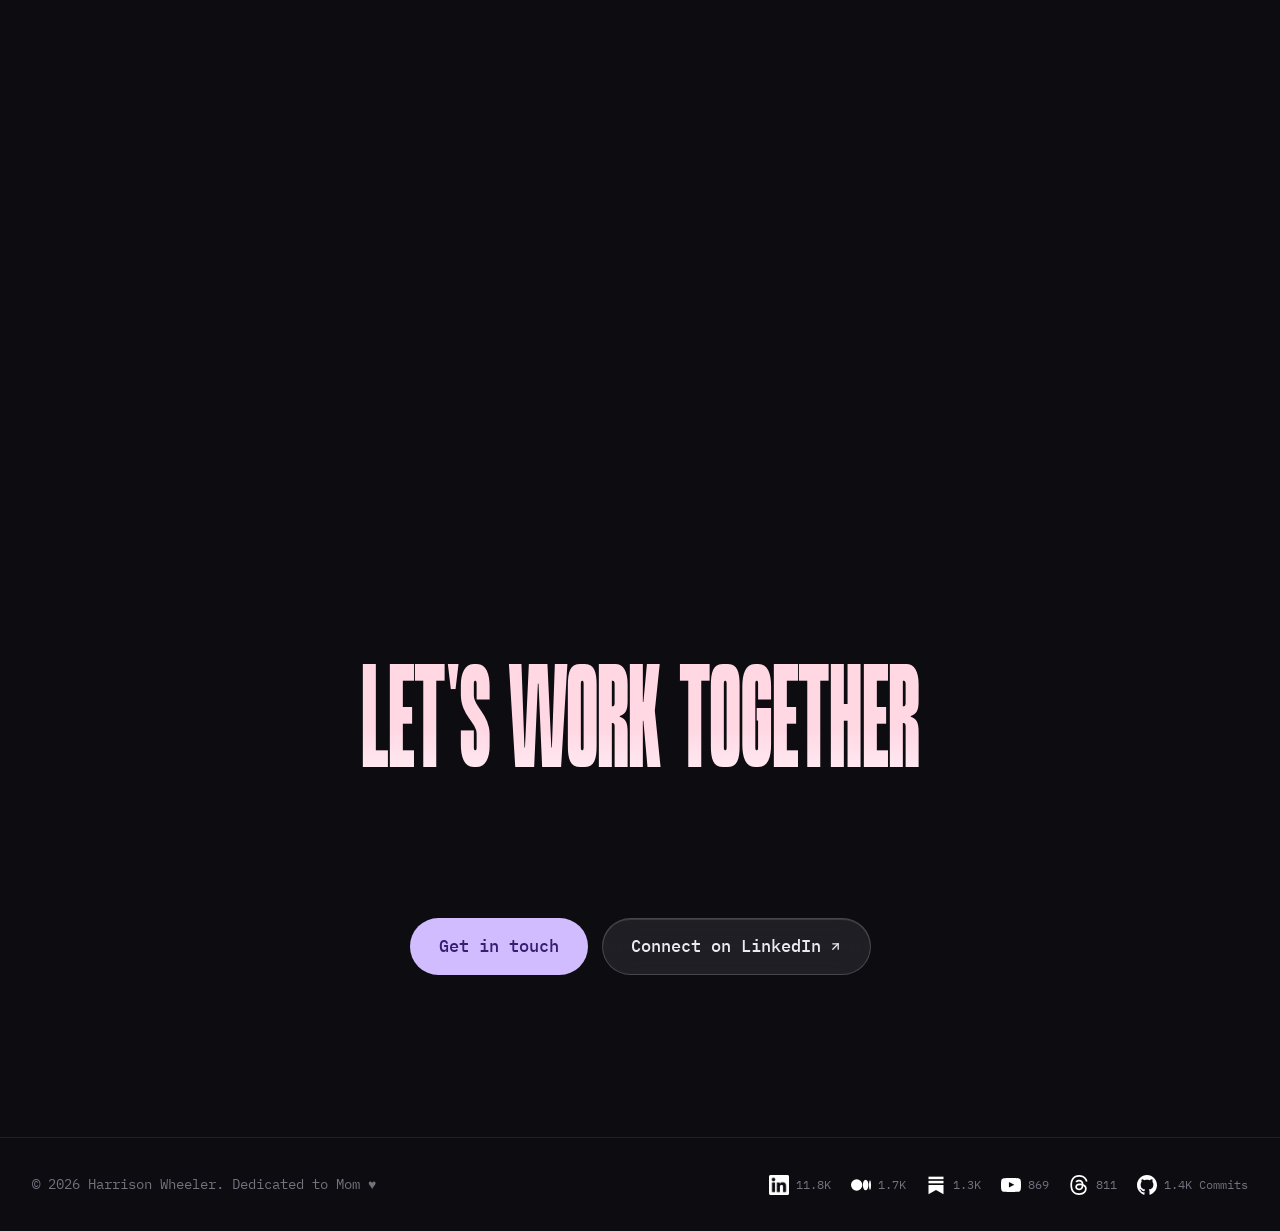
==== commit 8307dcbb: "Home + case studies: mobile hero centering, laurel badge, cover art polish - Home: center the intro " ====
--- a/index.html
+++ b/index.html
@@ -300,6 +300,37 @@
         <div class="section-head head-display head-gt">
           <h2>Podcast</h2>
         </div>
+        <p class="podcast-laurel">
+          <svg class="laurel-branch" viewBox="0 0 26 56" aria-hidden="true">
+            <defs><path id="lfA" d="M0 0 Q3.4 -4 0 -9.5 Q-3.4 -4 0 0"/></defs>
+            <path d="M21 54 Q 8 42 9 24 Q 9.6 12 16 2" fill="none" stroke="currentColor" stroke-width="1.4" stroke-linecap="round"/>
+            <g fill="currentColor">
+              <use href="#lfA" transform="translate(19.5 51) rotate(-55)"/>
+              <use href="#lfA" transform="translate(15 45) rotate(35)"/>
+              <use href="#lfA" transform="translate(11.5 38) rotate(-60)"/>
+              <use href="#lfA" transform="translate(9.6 30) rotate(25)"/>
+              <use href="#lfA" transform="translate(9.2 22) rotate(-65)"/>
+              <use href="#lfA" transform="translate(10.3 14.5) rotate(15)"/>
+              <use href="#lfA" transform="translate(12.8 8) rotate(-50)"/>
+              <use href="#lfA" transform="translate(16 3) rotate(-5)"/>
+            </g>
+          </svg>
+          <span>40k+ listens &#183; 100+ countries &#183; 5-star rated</span>
+          <svg class="laurel-branch laurel-branch--r" viewBox="0 0 26 56" aria-hidden="true">
+            <defs><path id="lfB" d="M0 0 Q3.4 -4 0 -9.5 Q-3.4 -4 0 0"/></defs>
+            <path d="M21 54 Q 8 42 9 24 Q 9.6 12 16 2" fill="none" stroke="currentColor" stroke-width="1.4" stroke-linecap="round"/>
+            <g fill="currentColor">
+              <use href="#lfB" transform="translate(19.5 51) rotate(-55)"/>
+              <use href="#lfB" transform="translate(15 45) rotate(35)"/>
+              <use href="#lfB" transform="translate(11.5 38) rotate(-60)"/>
+              <use href="#lfB" transform="translate(9.6 30) rotate(25)"/>
+              <use href="#lfB" transform="translate(9.2 22) rotate(-65)"/>
+              <use href="#lfB" transform="translate(10.3 14.5) rotate(15)"/>
+              <use href="#lfB" transform="translate(12.8 8) rotate(-50)"/>
+              <use href="#lfB" transform="translate(16 3) rotate(-5)"/>
+            </g>
+          </svg>
+        </p>
         <p class="prose head-sub">Technically Speaking: candid conversations with designers, builders, and leaders on craft, careers, and the human side of building products and teams.</p>
         <a class="btn btn-primary podcast-cta" href="https://technicallyspeakinghw.com" target="_blank" rel="noopener">Listen now<svg class="btn-ext-icon" width="14" height="14" viewBox="0 0 24 24" fill="none" stroke="currentColor" stroke-width="2.4" stroke-linecap="round" stroke-linejoin="round" aria-hidden="true"><path d="M7 7h10v10"/><path d="M7 17 17 7"/></svg></a>
       </div>
--- a/assets/css/styles.css
+++ b/assets/css/styles.css
@@ -59,6 +59,13 @@
   --primary-hover: #e3d6ff;
   --on-primary:    #381e72;
   --light-pink:    #ffd8e4;
+  --mint:          #b9f2c8;
+
+  /* Signature text gradients (pair with a solid --mint / --light-pink color
+     line as the fallback for browsers without background-clip: text) */
+  --grad-mint:       linear-gradient(to top, #e4fbea 0%, #cef6d9 20%, var(--mint) 48%);
+  --grad-pink:       linear-gradient(to top, #fff4f8 0%, #ffe7f0 20%, var(--light-pink) 48%);
+  --grad-mint-white: linear-gradient(to top, var(--mint) 0%, #d9f8e3 42%, #ffffff 100%);
 
   /* Type — sitewide fallback rule: sans-serif stacks fall back to Helvetica,
      serif stacks fall back to Georgia (never to another webfont). */
@@ -160,7 +167,7 @@
   position: fixed; top: 0; left: 0; z-index: 9999;
   width: 100%; height: 3px; pointer-events: none;
   transform: scaleX(0); transform-origin: left center;
-  background: linear-gradient(90deg, #ffe9f0, #ffd8e4, #ff9ec4);
+  background: linear-gradient(90deg, #ffe9f0, var(--light-pink), #ff9ec4);
   opacity: 0;   /* only appears while the intro runs (see below) */
 }
 /* Sweep only during the initial hero/logo intro. The intro's inline head script
@@ -245,6 +252,23 @@
 .podcast-overlay { position: relative; z-index: 2; max-width: 40em; margin: 0 auto; padding-inline: 24px; }
 .podcast-overlay .head-sub { margin: 16px auto 0; }
 .podcast-cta { margin-top: 28px; }
+/* Laurel credibility line under the Podcast title */
+.podcast-overlay .section-head { margin-bottom: 10px; }
+.podcast-laurel {
+  display: flex; align-items: center; justify-content: center; gap: 12px;
+  margin: 0 auto;
+  font-family: var(--mono); font-size: .82rem; font-weight: 400;
+  letter-spacing: .01em; color: #eceae4; white-space: nowrap;
+}
+.podcast-laurel .laurel-branch { flex: 0 0 auto; width: 16px; height: 35px; opacity: .75; }
+.podcast-laurel .laurel-branch--r { transform: scaleX(-1); }
+@media (max-width: 560px) {
+  /* nowrap would set the badge's min-content wider than the phone screen,
+     and the overlay (a grid item) stretches to min-content — let it wrap. */
+  .podcast-laurel { gap: 8px; font-size: .7rem; white-space: normal; max-width: 100%; }
+  .podcast-laurel span { min-width: 0; max-width: 26ch; text-wrap: balance; }
+  .podcast-laurel .laurel-branch { width: 13px; height: 28px; }
+}
 @media (max-width: 860px) {
   .podcast { min-height: 420px; }
   .podcast-guests { gap: 12px; }
@@ -387,8 +411,8 @@
   /* stretch the glyphs taller without widening them */
   transform: scaleY(1.5); transform-origin: bottom center;
   /* white at the baseline fading up into the mint green */
-  color: #b9f2c8;   /* fallback for browsers without background-clip: text */
-  background: linear-gradient(to top, #e4fbea 0%, #cef6d9 20%, #b9f2c8 48%);
+  color: var(--mint);   /* fallback for browsers without background-clip: text */
+  background: var(--grad-mint);
   -webkit-background-clip: text; background-clip: text;
   -webkit-text-fill-color: transparent;
 }
@@ -408,6 +432,11 @@
   /* two stacked lines on phones — pull them closer together */
   .hero--stage .hero-bigname { font-size: 38cqw; line-height: .82; }
   .hero--stage .hero-stage-content .lede { font-size: 18px; margin-bottom: 20px; }
+  /* Center the intro logo on the *physical* screen: the layout viewport
+     (100svh) stops above Safari's bottom URL bar, so 50% of the hero reads
+     high on load. 50lvh spans the full screen and, unlike dvh, is static —
+     no jump when the toolbar collapses on scroll. */
+  .hero--stage .hero-logo-bg { top: 50lvh; }
   /* Slightly smaller, vertically centered portrait on phones */
   .hero--stage .hero-bigimg { height: 88%; bottom: 6%; }
   .hero-contour { height: 88%; bottom: 6%; }
@@ -497,7 +526,7 @@
 /* ── Curved marquee headline ────────────────────────────────────── */
 .arc { padding-block: 40px 80px; overflow: hidden; }
 .arc svg { width: 100%; height: auto; display: block; }
-.arc text { fill: #FFD8E4; font-family: 'Reckless', Georgia, serif; font-weight: 400; letter-spacing: .01em; }
+.arc text { fill: var(--light-pink); font-family: 'Reckless', Georgia, serif; font-weight: 400; letter-spacing: .01em; }
 
 /* ── Belief statement ───────────────────────────────────────────── */
 .belief p.big {
@@ -595,7 +624,7 @@
 .card-media { aspect-ratio: 16/10; background: linear-gradient(135deg, #2a2833, #3a3747); position: relative; border-radius: 16px; overflow: hidden; border: 1px solid rgba(255,255,255,.12); box-shadow: 0 8px 24px rgba(0,0,0,.4); }
 .card-media img { width: 100%; height: 100%; object-fit: cover; }
 .card-media--placeholder { display: flex; align-items: center; justify-content: center; background: linear-gradient(135deg, #3a2a3f, #2a3347 55%, #1f2a3a); }
-.card-media-tag { font-family: var(--mono); font-size: .72rem; letter-spacing: .18em; text-transform: uppercase; color: #ffd8e4; border: 1px solid rgba(255,216,228,.35); border-radius: 999px; padding: 7px 16px; }
+.card-media-tag { font-family: var(--mono); font-size: .72rem; letter-spacing: .18em; text-transform: uppercase; color: var(--light-pink); border: 1px solid rgba(255,216,228,.35); border-radius: 999px; padding: 7px 16px; }
 .card-body { padding: 16px 0 8px; text-align: left; }
 .card .eyebrow { display: none; }
 .card h3 {
@@ -605,8 +634,8 @@
   /* Pink→white gradient text; on hover it fills to all light pink. A double-height
      gradient (pink top half, white bottom half) is slid via background-position,
      which — unlike the gradient itself — is animatable. */
-  color: #ffd8e4;   /* fallback for no background-clip: text */
-  background: linear-gradient(to bottom, #ffd8e4 0%, #ffd8e4 50%, #ffffff 62%, #ffffff 100%);
+  color: var(--light-pink);   /* fallback for no background-clip: text */
+  background: linear-gradient(to bottom, var(--light-pink) 0%, var(--light-pink) 50%, #ffffff 62%, #ffffff 100%);
   background-size: 100% 200%; background-position: 0% 100%;   /* default: pink→white */
   -webkit-background-clip: text; background-clip: text;
   -webkit-text-fill-color: transparent;
@@ -652,7 +681,7 @@
   text-transform: uppercase; font-weight: 800; line-height: .92;
   transform: scaleY(1.5); transform-origin: bottom center;
   color: var(--light-pink);
-  background: linear-gradient(to top, #ffe9f0 0%, #ffdfea 20%, #ffd8e4 48%);
+  background: var(--grad-pink);
   -webkit-background-clip: text; background-clip: text;
   -webkit-text-fill-color: transparent;
 }
@@ -800,13 +829,17 @@
 }
 .cs-overlay.open { visibility: visible; }
 
-.cs-sheet {
+/* Light case-study theme tokens. Declared on the overlay as well as the sheet
+   because the fixed topbar (and its progress bar) is appended to .cs-overlay,
+   outside .cs-sheet. */
+.cs-overlay, .cs-sheet {
   --cs-bg: #ffffff;
   --cs-text: #17151b;
   --cs-muted: #5c5866;
   --cs-border: #e7e5ea;
   --cs-accent: #5b3df5;
-
+}
+.cs-sheet {
   position: relative;
   width: 100%;                 /* full-width, edge to edge */
   max-width: none;
@@ -905,7 +938,7 @@
 }
 .cs-progress span {
   display: block; height: 100%; width: 0;
-  background: #5b3df5;
+  background: var(--cs-accent);
 }
 
 .cs-close {
@@ -942,6 +975,213 @@
 .cs-main { min-width: 0; }
 .cs-main h1 { font-family: var(--display); font-synthesis: none; font-size: 5rem; text-transform: uppercase; font-weight: 800; letter-spacing: -.01em; line-height: 1.05; margin-bottom: 18px; }
 .cs-deck { font-family: var(--serif); font-weight: var(--serif-light); font-size: 1.15rem; line-height: 1.6; color: var(--cs-muted); max-width: 36em; margin-bottom: 36px; }
+/* ── Case-study cover band ──────────────────────────────────────────
+   The top of every overlay mirrors the case study's cover slide in
+   presentation mode (.deck-slide--cs-title in deck.css): the dark deck
+   surface with its drifting grid, the title in Neudron filled with the
+   light-pink gradient and stretched vertically, and the standfirst
+   bottom-right. overlay.js moves the <h1> / .cs-deck up into it. */
+.cs-sheet.has-cs-hero { padding-top: 0; }
+.cs-hero {
+  position: relative;
+  isolation: isolate;
+  overflow: hidden;
+  background: var(--bg);
+  border-radius: 22px 22px 0 0;
+  /* Left pad matches .cs-close / .cs-toc (28px from the sheet edge). */
+  padding: clamp(76px, 12vh, 132px) clamp(28px, 6vw, 88px) clamp(36px, 6vh, 64px);
+  padding-left: 28px;
+  /* Full-height cover, like a slide: on mobile the sheet starts 9vh down,
+     on desktop it floats inside a 16px inset. */
+  min-height: calc(100dvh - 9vh);
+  display: flex;
+  align-items: flex-end;
+}
+@media (min-width: 861px) {
+  .cs-hero {
+    /* An explicit height (not just min-height) is what gives the size
+       container a definite block size for height queries to resolve
+       against — with `min-height` alone Chrome reports 0 and the cqh
+       rules below never match. */
+    height: calc(100dvh - 32px);
+    /* Size container, so the cover type scales off the band's own height
+       (cqh below) rather than only its width — a short laptop viewport gets
+       a proportionally smaller title, exactly like a slide. Desktop only:
+       size containment fixes the height, and on phones the stacked title +
+       standfirst need to be free to grow past one screen. */
+    container-type: size;
+    container-name: csHero;
+  }
+}
+/* Same drifting grid as the deck's cover slides. */
+.cs-hero::before {
+  content: '';
+  position: absolute;
+  inset: 0;
+  z-index: 0;
+  pointer-events: none;
+  background-image:
+    linear-gradient(to right, rgba(208, 188, 255, .07) 1px, transparent 1px),
+    linear-gradient(to bottom, rgba(208, 188, 255, .07) 1px, transparent 1px);
+  background-size: 48px 48px;
+  -webkit-mask-image: radial-gradient(ellipse 100% 88% at 50% 42%, #000 22%, transparent 82%);
+          mask-image: radial-gradient(ellipse 100% 88% at 50% 42%, #000 22%, transparent 82%);
+  animation: cs-hero-grid-drift 40s linear infinite;
+}
+@keyframes cs-hero-grid-drift {
+  from { background-position: 0 0, 0 0; }
+  to   { background-position: 48px 0, 48px 0; }
+}
+/* Cover art / device placeholder, bleeding off the right edge behind the
+   copy — the same slot it takes on a title slide. Positioned here rather
+   than by deck.css, whose cover rules are fixed to the slide stage. */
+.cs-hero-art {
+  position: absolute;
+  z-index: 0;
+  pointer-events: none;
+  top: 50%;
+  transform: translateY(-50%);
+}
+.cs-hero-art--laptop { right: -14%; width: 89%; }
+.cs-hero-art--free   { right: -4%;  width: 56%; }
+.cs-hero-art--phone  { right: 8%;   width: clamp(288px, 31%, 480px); }
+.cs-hero-art img { width: 100%; height: auto; }
+.cs-hero-art .deck-cs-device { position: static; opacity: 1; transform: none; transition: none; }
+/* The empty-well label: deck.css sizes it from --t-nano, which is scoped to
+   .deck, so give it its own size out here. */
+.cs-hero-art .deck-laptop-screen { align-items: center; }
+/* Fill the display edge to edge, as deck.css does on slides — `contain`
+   was letterboxing screenshots whose aspect differs from the machine's,
+   leaving dark bands beside the art. Anchor the crop top-left so the
+   screenshot reads like an app on screen (nav bars, page chrome) rather
+   than a centered slice. */
+.cs-hero-art .deck-laptop-screen img {
+  width: 100%;
+  height: 100%;
+  object-fit: cover;
+  object-position: left top;
+}
+.cs-hero-art .deck-laptop-lbl { font-size: .7rem; align-self: center; }
+/* Scrim: the art emerges from the dark and the copy stays readable on it. */
+.cs-hero::after {
+  content: '';
+  position: absolute;
+  inset: 0;
+  z-index: 1;
+  pointer-events: none;
+  background: linear-gradient(to top,
+    rgba(13, 12, 17, .96) 0%,
+    rgba(13, 12, 17, .78) 22%,
+    rgba(13, 12, 17, .32) 42%,
+    transparent 60%);
+}
+/* Title left, description right — the deck's two even columns. */
+.cs-hero-inner {
+  position: relative;
+  z-index: 2;   /* above the scrim (1) and the art (0) */
+  width: 100%;
+  display: grid;
+  grid-template-columns: minmax(0, 1fr) minmax(0, 1fr);
+  align-items: end;
+  gap: clamp(28px, 4.5vw, 84px);
+}
+.cs-hero-title {
+  margin: 0;
+  font-family: var(--display);
+  font-synthesis: none;
+  font-weight: 800;
+  text-transform: uppercase;
+  text-wrap: balance;
+  /* width-based fallback; the @container rule below takes over on desktop */
+  font-size: clamp(2.4rem, 5.4vw, 4.6rem);
+  /* tight leading — the scaleY below multiplies it back to about normal */
+  line-height: .76;
+  letter-spacing: -.01em;
+  /* pad the paint box so background-clip:text doesn't shave the glyphs */
+  padding-block: .14em;
+  /* stretch the glyphs taller without widening them, as on the cover slide */
+  transform: scaleY(1.5);
+  transform-origin: bottom left;
+  color: var(--light-pink);   /* fallback if background-clip:text is unsupported */
+  background: var(--grad-pink);
+  -webkit-background-clip: text;
+          background-clip: text;
+  -webkit-text-fill-color: transparent;
+}
+.cs-hero-desc {
+  margin: 0;
+  text-align: right;
+  color: var(--light-pink);
+  font-family: var(--serif);
+  font-weight: var(--serif-light);
+  font-size: 1.05rem;
+  line-height: 1.55;
+}
+/* The title's paint-box padding (.14em, ×1.5 vertical stretch) ends its
+   glyphs ~.21 of its font-size above the shared bottom edge; lift the
+   standfirst by the same amount so the two columns end level. Desktop
+   only — on phones the columns stack. */
+@media (min-width: 861px) {
+  .cs-hero-desc { margin-bottom: calc(clamp(2.4rem, 5.4vw, 4.6rem) * .21); }
+}
+/* Type keyed to the cover band's height: 1cqh = 1% of the band, so the
+   title and standfirst hold their proportions on a short laptop screen the
+   same way a slide does. Width still caps it so a wide, short window can't
+   run the title off the column. */
+@container csHero (min-height: 1px) {
+  /* Cover scale, as on the deck's title slides: the title is sized to run
+     down a real share of the band's height (each line is .76em × the 1.5
+     stretch ≈ 1.14em tall), with the inline cap keeping a long title inside
+     its column. */
+  .cs-hero-title { font-size: clamp(2.4rem, min(17cqh, 10.5cqi), 8.5rem); }
+  .cs-hero-desc  { font-size: clamp(.95rem, min(2.6cqh, 1.5cqi), 1.3rem); }
+  /* Same .21×title-size lift as the width-based rule, keyed to the same
+     container-scaled title font so the columns stay level at every size. */
+  .cs-hero-desc  { margin-bottom: calc(clamp(2.4rem, min(17cqh, 10.5cqi), 8.5rem) * .21); }
+  /* Height cap for the art: each slot's width is also expressed as a share
+     of the band's height (width ÷ height of that artwork), so a short
+     window scales the machine down instead of clipping it. */
+  .cs-hero-art--laptop { width: min(89%, 140cqh); }
+  .cs-hero-art--free   { width: min(56%, 100cqh); }
+  .cs-hero-art--phone  { width: min(clamp(288px, 31%, 480px), 52cqh); }
+}
+/* The ✕ sits on the dark band, so it flips to the deck's dark treatment. */
+.cs-sheet.has-cs-hero .cs-close {
+  background: rgba(255, 255, 255, .08);
+  border-color: rgba(255, 255, 255, .18);
+  color: #fff;
+}
+.cs-sheet.has-cs-hero .cs-close:hover { background: rgba(255, 255, 255, .16); }
+/* The reading layout starts below the band, not under a 64px pad. */
+.cs-sheet.has-cs-hero .cs-layout { padding-top: clamp(40px, 6vh, 72px); }
+@media (prefers-reduced-motion: reduce) {
+  .cs-hero::before { animation: none; }
+}
+@media (max-width: 860px) {
+  .cs-hero {
+    border-radius: 18px 18px 0 0;
+    padding: 84px 22px 40px;
+  }
+  .cs-hero-inner { grid-template-columns: minmax(0, 1fr); gap: 26px; }
+  .cs-hero-desc { text-align: left; font-size: .98rem; }
+  /* One column, so the art sits above the copy rather than behind it, and
+     the scrim comes up higher to keep the stacked text clear of it. Anchor
+     the device's TOP edge (not its center, which let a tall laptop poke
+     above the band and get clipped) just below the ✕, so the whole machine
+     always starts inside the display. */
+  .cs-hero-art { top: 84px; transform: none; }
+  .cs-hero-art--laptop { right: -18%; width: 96%; }
+  .cs-hero-art--free { right: -6%; width: 78%; }
+  .cs-hero-art--phone { right: 6%; width: 46%; }
+  .cs-hero::after {
+    background: linear-gradient(to top,
+      rgba(13, 12, 17, .97) 0%,
+      rgba(13, 12, 17, .93) 44%,
+      rgba(13, 12, 17, .55) 62%,
+      transparent 82%);
+  }
+}
+
 /* ── Hero carousel ──────────────────────────────────────────────── */
 .cs-carousel { position: relative; margin: 0 0 56px; outline: none; }
 /* Bleed right into the empty third column; off-slides are clipped */
@@ -1144,6 +1384,11 @@
   .cs-car-btn { width: 40px; height: 40px; }
   /* Close button sits ABOVE the text on mobile (in normal flow, not floated) */
   .cs-close { position: static; margin: 0 0 18px 22px; }
+  /* …except on cover-band sheets, where a static button pushes the dark
+     hero down and bares the sheet's white ground — keep it floating on
+     the band, which starts flush at the sheet top. */
+  .cs-sheet.has-cs-hero .cs-close { position: absolute; top: 20px; left: 22px; margin: 0; }
+  .cs-sheet.has-cs-hero { padding-top: 0; }
 }
 
 @media (prefers-reduced-motion: reduce) {
@@ -1184,8 +1429,8 @@
   font-size: clamp(3.6rem, 18vw, 14rem); font-weight: 800;
   line-height: .92; letter-spacing: -.01em;
   transform: scaleY(1.5); transform-origin: bottom center;
-  color: #b9f2c8;   /* fallback for browsers without background-clip: text */
-  background: linear-gradient(to top, #e4fbea 0%, #cef6d9 20%, #b9f2c8 48%);
+  color: var(--mint);   /* fallback for browsers without background-clip: text */
+  background: var(--grad-mint);
   -webkit-background-clip: text; background-clip: text;
   -webkit-text-fill-color: transparent;
 }
@@ -1310,8 +1555,8 @@
   font-size: clamp(46px, 7.2vw, 100px); font-weight: 700; line-height: 1; letter-spacing: -.02em;
   text-transform: uppercase;
   /* light-pink linear gradient, fading up */
-  color: #ffd8e4;   /* fallback for no background-clip: text */
-  background: linear-gradient(to top, #ffeef4 0%, #ffe1eb 20%, #ffd8e4 48%);
+  color: var(--light-pink);   /* fallback for no background-clip: text */
+  background: var(--grad-pink);
   -webkit-background-clip: text; background-clip: text;
   -webkit-text-fill-color: transparent;
 }
@@ -1358,7 +1603,7 @@
   position: relative;
   font-family: var(--display); font-synthesis: none;
   font-size: calc(clamp(1.2rem, 2vw, 1.6rem) + 24px); font-weight: 800; letter-spacing: -.01em;
-  color: #b9f2c8; background: var(--bg); padding: 8px 16px;
+  color: var(--mint); background: var(--bg); padding: 8px 16px;
   /* Stretch the glyphs taller without widening them (matches the hero bigname). */
   display: inline-block; transform: scaleY(1.5); transform-origin: center;
 }
@@ -1543,7 +1788,7 @@
 .globe-intro .story-finale-year {
   font-family: var(--display); font-synthesis: none;
   font-size: calc(clamp(1.2rem, 2vw, 1.6rem) + 24px); font-weight: 800; letter-spacing: -.01em;
-  color: #b9f2c8; margin-bottom: 24px;
+  color: var(--mint); margin-bottom: 24px;
 }
 /* Stretch the 2025 glyphs taller to match .tl-year and the other timeline dates.
    Scaling an inner span (not the <p>) keeps the mobile connector — the ::before
@@ -1599,7 +1844,7 @@
   position: relative; z-index: 1;
   font-family: var(--display); font-synthesis: none;
   font-size: calc(clamp(1.2rem, 2vw, 1.6rem) + 24px); font-weight: 800; letter-spacing: -.01em;
-  color: #b9f2c8; text-shadow: none;
+  color: var(--mint); text-shadow: none;
   display: inline-block; transform: scaleY(1.5); transform-origin: bottom center;
   margin-bottom: 24px;
 }
--- a/assets/css/deck.css
+++ b/assets/css/deck.css
@@ -434,8 +434,8 @@
   padding-block: 0.06em;   /* headroom so background-clip doesn't shave caps */
   pointer-events: none;
   /* mint at the baseline fading up to white, as on the closing slide */
-  color: #b9f2c8;          /* fallback if background-clip:text is unsupported */
-  background: linear-gradient(to top, #b9f2c8 0%, #d9f8e3 42%, #ffffff 100%);
+  color: var(--mint);      /* fallback if background-clip:text is unsupported */
+  background: var(--grad-mint-white);
   -webkit-background-clip: text;
   background-clip: text;
   -webkit-text-fill-color: transparent;
@@ -666,8 +666,8 @@
   /* the stretch grows upward, so reserve headroom above it */
   margin-top: clamp(44px, 12vh, 132px);
   margin-bottom: clamp(26px, 4vh, 48px);
-  color: #b9f2c8; /* fallback if background-clip:text is unsupported */
-  background: linear-gradient(to top, #e4fbea 0%, #cef6d9 20%, #b9f2c8 48%);
+  color: var(--mint); /* fallback if background-clip:text is unsupported */
+  background: var(--grad-mint);
   -webkit-background-clip: text;
   background-clip: text;
   -webkit-text-fill-color: transparent;
@@ -731,10 +731,10 @@
    read as a single hue. When series share a chart (line/donut), keep
    adjacent slots far apart in lightness for legibility. */
 .deck-slide--charts {
-  --viz-surface: #16151c;   /* chart card surface (validated against) */
-  --viz-grid:    #2f2d39;   /* hairline gridlines / axes */
-  --viz-ink:     #ece9f1;   /* values, primary text */
-  --viz-ink-muted: #a39fb0; /* axis labels, secondary text */
+  --viz-surface: var(--surface);      /* chart card surface (validated against) */
+  --viz-grid:    #2f2d39;             /* hairline gridlines / axes */
+  --viz-ink:     var(--text);         /* values, primary text */
+  --viz-ink-muted: var(--text-muted); /* axis labels, secondary text */
   --viz-s1: #d7ccff;  /* purple — lightest */
   --viz-s2: #bcacf7;  /* purple */
   --viz-s3: #a08cec;  /* purple — site lavender */
@@ -900,11 +900,11 @@
   --v-p4: #7a6ad6;
   --v-p5: #5b4bb0;
   /* — Accents, for contrast against the purples — */
-  --v-green: #b9f2c8;
-  --v-pink:  #ffd8e4;
+  --v-green: var(--mint);
+  --v-pink:  var(--light-pink);
   /* — Ink & lines — */
   --v-ink:       #ffffff;
-  --v-ink-muted: #a39fb0;
+  --v-ink-muted: var(--text-muted);
   /* solid, not translucent — alpha compounds where connectors merge/cross
      and those joints read brighter than the rest of the line */
   --v-line:      #545260;
@@ -941,9 +941,9 @@
 
 /* ── Framework diagrams — one per full-page slide ──────────────────── */
 .deck-slide--diagram-full {
-  --viz-ink: #ece9f1;
-  --viz-ink-muted: #a39fb0;
-  --dgm-line: #545260;   /* solid — see --v-line */
+  --viz-ink: var(--text);
+  --viz-ink-muted: var(--text-muted);
+  --dgm-line: var(--v-line);   /* solid — see --v-line */
   --dgm-node: rgba(208, 188, 255, 0.12);
   --dgm-node-bd: rgba(208, 188, 255, 0.34);
   --dgm-ink: var(--viz-ink);
@@ -1417,9 +1417,9 @@
   transform-origin: center;
   /* the stretch grows both ways, so reserve room above and below */
   margin-block: clamp(18px, 4vh, 52px);
-  color: #b9f2c8;   /* fallback if background-clip:text is unsupported */
+  color: var(--mint);   /* fallback if background-clip:text is unsupported */
   /* light green at the baseline, fading up to white */
-  background: linear-gradient(to top, #b9f2c8 0%, #d9f8e3 42%, #ffffff 100%);
+  background: var(--grad-mint-white);
   -webkit-background-clip: text;
   background-clip: text;
   -webkit-text-fill-color: transparent;
@@ -1628,24 +1628,29 @@
   align-items: stretch;
 }
 /* Each problem sits in its own box, so the two columns read as a pair
-   rather than as one run of bullets. */
+   rather than as one run of bullets. The head runs as a banded header
+   across the top of the box, ruled off from the body. */
 .deck-debt-col {
-  padding: clamp(18px, 2vw, 32px);
+  padding: 0;
   border: 1px solid var(--border);
-  border-radius: clamp(12px, 1.2vw, 18px);
+  border-radius: 6px;
   background: var(--surface-2);
+  overflow: hidden;
 }
 .deck-debt-head {
-  margin: 0 0 clamp(14px, 2.4vh, 28px);
+  margin: 0;
+  padding: clamp(14px, 1.8vh, 22px) clamp(18px, 2vw, 28px);
+  border-bottom: 1px solid var(--border);
   font-family: var(--mono);
-  font-size: var(--t-micro);
+  font-size: var(--t-label);
   letter-spacing: 0.14em;
   text-transform: uppercase;
-  color: var(--text-muted);
+  color: var(--light-pink);
 }
 .deck-debt-list {
   margin: 0;
-  padding-left: 1.15em;
+  padding: clamp(18px, 2.4vh, 30px) clamp(18px, 2vw, 28px);
+  padding-left: calc(clamp(18px, 2vw, 28px) + 1.05em);
   list-style: disc;
   font-family: var(--serif);
   font-weight: var(--serif-light);
@@ -1719,6 +1724,11 @@
   align-items: center;
   padding: clamp(28px, 4vh, 52px) clamp(24px, 6vw, 96px);
 }
+/* A titled enum keeps the list centred; the title hangs from the left. */
+.deck-slide--enum .deck-title {
+  align-self: flex-start;
+  margin: 0 0 clamp(24px, 4vh, 48px);
+}
 .deck-enum {
   counter-reset: deck-enum;
   list-style: none;
@@ -1747,7 +1757,7 @@
   font-size: clamp(2.2rem, 4vw, 3.6rem);
   line-height: 0.9;
   letter-spacing: -0.01em;
-  color: #b9f2c8;
+  color: var(--mint);
 }
 .deck-enum-text {
   margin: 0;
@@ -1962,6 +1972,166 @@
   grid-template-columns: repeat(2, minmax(0, 1fr));
   gap: clamp(22px, 3.4vw, 56px) clamp(22px, 3vw, 52px);
 }
+/* Screenshot slot above a note's heading. Full width of the note's
+   column; 16:9 with a height cap so a 2x2 of notes still fits the
+   stage — the capture crops a little top and bottom, never the sides. */
+.deck-note-ph {
+  margin: 0 0 clamp(10px, 1.6vh, 16px);
+  width: 100%;
+  aspect-ratio: 16 / 9;
+  max-height: 20vh;
+  border: 1px dashed var(--border);
+  border-radius: clamp(8px, 0.8vw, 12px);
+  background: var(--surface-2);
+  display: grid;
+  place-items: center;
+  color: var(--text-dim);
+}
+/* Audit collage: the Session Replay docs page centred (a capture —
+   amplitude.com refuses framing), four captures overlapping its
+   corners. Proportions follow the source mock. */
+.deck-slide--auditcollage {
+  position: relative;
+  overflow: hidden;
+  padding: 0;
+}
+.deck-audit-web {
+  position: absolute;
+  /* 15% up from the 80%-wide / 87%-tall version: 92% wide, nudged
+     40px down off the top edge and still bleeding off the bottom */
+  left: 4%;
+  right: 4%;
+  top: 40px;
+  bottom: 0;
+  background: #d9d9d9;
+  display: grid;
+  place-items: center;
+  overflow: hidden;
+  /* the page capture is as dark as the stage, so a hairline keeps its
+     edge legible */
+  border: 1px solid var(--border);
+  border-bottom: 0;
+}
+/* Shows only while the capture loads, or if it goes missing. */
+.deck-audit-web-lbl {
+  font-family: var(--mono);
+  font-size: var(--t-micro);
+  letter-spacing: 0.08em;
+  text-transform: uppercase;
+  color: #6b6b6b;
+}
+.deck-audit-web img {
+  position: absolute;
+  inset: 0;
+  width: 100%;
+  height: 100%;
+  object-fit: cover;
+  object-position: top;
+  display: block;
+}
+/* The live page, when the local proxy serves it. */
+.deck-audit-web-frame {
+  position: absolute;
+  inset: 0;
+  width: 100%;
+  height: 100%;
+  border: 0;
+  display: block;
+  background: #d9d9d9;
+}
+/* Capture and caption travel as one card: the shot on top, a light
+   caption band beneath it, one frame around both. */
+.deck-audit-shot {
+  position: absolute;
+  /* above the page's dark film (z-index 1), never under it */
+  z-index: 2;
+  width: 27%;
+  margin: 0;
+  border: 1px solid var(--border);
+  background: #fff;
+  box-shadow: 0 18px 50px rgba(0, 0, 0, 0.45);
+  overflow: hidden;
+}
+.deck-audit-shot img {
+  width: 100%;
+  height: auto;
+  display: block;
+}
+.deck-audit-shot figcaption {
+  padding: clamp(10px, 1.6vh, 16px) clamp(12px, 1.2vw, 18px);
+  background: #fff;
+  font-family: var(--mono);
+  font-size: var(--t-micro);
+  letter-spacing: 0.02em;
+  line-height: 1.5;
+  color: #1d1c22;
+}
+/* Each capture pokes 48px out past the browser frame's edge (the frame
+   sits at 4% from either side). Both columns share the same vertical
+   anchors, so the top/bottom gap matches left and right. */
+.deck-audit-shot--tl { left: calc(4% - 48px); top: 7%; }
+.deck-audit-shot--tr { right: calc(4% - 48px); top: 7%; }
+.deck-audit-shot--bl { left: calc(4% - 48px); bottom: 7%; }
+.deck-audit-shot--br { right: calc(4% - 48px); bottom: 7%; }
+/* An empty corner keeps the capture's 4:3 footprint as a dashed slot. */
+.deck-audit-shot--ph {
+  aspect-ratio: 4 / 3;
+  border: 1px dashed var(--border);
+  background: var(--surface-2);
+  display: grid;
+  place-items: center;
+  color: var(--text-dim);
+}
+
+/* ── Collage entrance, replayed on every activation ────────────────
+   The page rises from the bottom first; the captures then land one by
+   one while a dark film settles over the page so the layers never run
+   into each other. */
+.deck-slide--auditcollage .deck-audit-web {
+  opacity: 0;
+  transform: translateY(7%);
+  transition: opacity 0.55s ease, transform 0.7s cubic-bezier(0.22, 0.9, 0.3, 1);
+}
+.deck-slide--auditcollage.is-active .deck-audit-web { opacity: 1; transform: none; }
+/* The film sits above the live page (pointer-events off, so the page
+   stays scrollable) and fades in as the first capture arrives. */
+.deck-audit-web::after {
+  content: '';
+  position: absolute;
+  inset: 0;
+  z-index: 1;
+  background: rgba(8, 6, 14, 0.45);
+  opacity: 0;
+  pointer-events: none;
+  transition: opacity 0.6s ease 0.55s;
+}
+.deck-slide--auditcollage.is-active .deck-audit-web::after { opacity: 1; }
+.deck-slide--auditcollage .deck-audit-shot {
+  opacity: 0;
+  transform: translateY(22px);
+  transition: opacity 0.45s ease, transform 0.5s ease;
+}
+.deck-slide--auditcollage.is-active .deck-audit-shot { opacity: 1; transform: none; }
+.deck-slide--auditcollage.is-active .deck-audit-shot--tl { transition-delay: 0.55s; }
+.deck-slide--auditcollage.is-active .deck-audit-shot--tr { transition-delay: 0.75s; }
+.deck-slide--auditcollage.is-active .deck-audit-shot--bl { transition-delay: 0.95s; }
+.deck-slide--auditcollage.is-active .deck-audit-shot--br { transition-delay: 1.15s; }
+html.deck-reduce .deck-slide--auditcollage .deck-audit-web,
+html.deck-reduce .deck-slide--auditcollage .deck-audit-shot {
+  opacity: 1;
+  transform: none;
+  transition: none;
+}
+html.deck-reduce .deck-audit-web::after { opacity: 1; transition: none; }
+/* The slot with a real capture in it: solid hairline, image at its own
+   proportions. */
+.deck-note-ph--img { border-style: solid; overflow: hidden; }
+.deck-note-ph--img img {
+  width: 100%;
+  height: 100%;
+  object-fit: cover;
+  display: block;
+}
 .deck-note-head {
   margin: 0 0 clamp(8px, 1.2vh, 14px);
   font-family: var(--serif);
@@ -2207,6 +2377,384 @@
   text-transform: uppercase;
   color: var(--text-muted);
 }
+/* ── Diagnosis: all three themes on one slide ───────────────────────
+   A column per theme — compact display header, then the human and
+   agent cost boxes stacked, set smaller than the standard debt boxes
+   so the full diagnosis fits one stage. */
+.deck-slide--diag {
+  justify-content: center;
+  align-items: center;
+  padding: clamp(28px, 4vh, 52px) clamp(24px, 5vw, 80px) clamp(40px, 6vh, 80px);
+}
+.deck-diag {
+  width: 100%;
+  display: grid;
+  grid-template-columns: repeat(3, minmax(0, 1fr));
+  gap: clamp(20px, 2.6vw, 44px);
+  align-items: start;
+}
+.deck-diag-col {
+  display: flex;
+  flex-direction: column;
+  gap: clamp(10px, 1.6vh, 16px);
+  min-width: 0;
+}
+.deck-diag-title {
+  margin: 0 0 clamp(2px, 0.6vh, 8px);
+  font-family: var(--display);
+  font-synthesis: none;
+  font-weight: 800;
+  font-size: clamp(1.3rem, 1.9vw, 1.9rem);
+  line-height: 1;
+  color: var(--text);
+}
+.deck-diag .deck-debt-head {
+  padding: clamp(10px, 1.4vh, 14px) clamp(14px, 1.4vw, 20px);
+  font-size: var(--t-micro);
+}
+.deck-diag .deck-debt-list {
+  padding: clamp(12px, 1.8vh, 20px) clamp(14px, 1.4vw, 20px);
+  padding-left: calc(clamp(14px, 1.4vw, 20px) + 1.05em);
+  font-size: var(--t-label);
+}
+.deck-diag .deck-debt-list li { margin-bottom: clamp(6px, 1vh, 12px); }
+@media (max-width: 860px) {
+  .deck-diag { grid-template-columns: minmax(0, 1fr); }
+}
+
+/* ── Solution flow: three areas flowing down into their jobs ────────
+   Centred title, then a 3x3 grid filled column-by-column: a faint
+   area panel, an arrow, and a banded job card. Cards share the third
+   row, so they stay equal-height. */
+.deck-slide--solution {
+  justify-content: center;
+  align-items: center;
+  padding: clamp(28px, 4vh, 52px) clamp(24px, 5vw, 80px) clamp(56px, 9vh, 104px);
+}
+.deck-slide--solution .deck-title { margin: 0; text-align: center; }
+.deck-flow {
+  width: 100%;
+  flex: 0 1 auto;
+  min-height: 0;
+  display: grid;
+  grid-template-columns: repeat(3, minmax(0, 1fr));
+  grid-template-rows: minmax(clamp(80px, 16vh, 160px), auto) auto minmax(0, auto);
+  grid-auto-flow: column;
+  gap: clamp(12px, 1.8vh, 22px) clamp(24px, 3vw, 56px);
+  margin-top: clamp(16px, 2.6vh, 32px);
+}
+/* The area the job answers: a faint panel with the label resting at
+   its foot, so the column reads top-down into the arrow. */
+.deck-flow-from {
+  border-radius: 6px;
+  /* dissolves upward into the stage — no top edge, brightest at the
+     foot where the label sits */
+  background: linear-gradient(180deg, rgba(255, 255, 255, 0) 0%, rgba(255, 255, 255, 0.02) 45%, rgba(255, 255, 255, 0.06) 100%);
+  display: grid;
+  place-items: end center;
+  padding-bottom: clamp(14px, 2.2vh, 26px);
+  font-family: var(--mono);
+  font-size: var(--t-label);
+  letter-spacing: 0.18em;
+  text-transform: uppercase;
+  color: var(--text-muted);
+}
+.deck-flow-arrow { display: grid; place-items: center; color: var(--text); }
+.deck-flow-arrow svg { width: 20px; height: clamp(28px, 4.4vh, 40px); display: block; }
+.deck-flow-card {
+  border: 1px solid var(--border);
+  border-radius: 6px;
+  background: var(--surface-2);
+  overflow: hidden;
+}
+.deck-flow-card-head {
+  margin: 0;
+  padding: clamp(14px, 1.8vh, 22px);
+  border-bottom: 1px solid var(--border);
+  text-align: center;
+  font-family: var(--mono);
+  font-size: var(--t-label);
+  letter-spacing: 0.18em;
+  text-transform: uppercase;
+  color: var(--light-pink);
+}
+.deck-flow-card-body {
+  margin: 0;
+  padding: clamp(18px, 2.4vh, 30px) clamp(18px, 2vw, 28px);
+  text-align: center;
+  font-family: var(--serif);
+  font-weight: var(--serif-light);
+  font-size: var(--t-list);
+  line-height: 1.5;
+  color: var(--text);
+}
+/* The Amplitude walkthrough presents standalone — no route back to the
+   site's home deck, so the left control disappears entirely. */
+.deck--amp .deck-exit { display: none; }
+
+/* ── The brief as a sheet of paper ──────────────────────────────────
+   A light document rising up from the bottom edge on activation; it
+   keeps running off the bottom, so it reads as a page still being
+   drawn up out of the stage. */
+.deck-slide--brief {
+  position: relative;
+  overflow: hidden;
+  padding: 0 clamp(24px, 5vw, 80px);
+}
+.deck-brief-sheet {
+  position: absolute;
+  left: 50%;
+  top: 14vh;
+  bottom: 0;
+  width: min(88vw, 720px);
+  padding: clamp(36px, 6vh, 64px) clamp(32px, 3.4vw, 60px);
+  background: #f6f5f1;
+  border-radius: 10px 10px 0 0;
+  box-shadow: 0 -18px 60px rgba(0, 0, 0, 0.45);
+  /* the full document overruns the page — it scrolls in place */
+  overflow-y: auto;
+  overscroll-behavior: contain;
+  opacity: 0;
+  transform: translateX(-50%) translateY(70px);
+  transition: opacity 0.7s ease 0.15s, transform 0.9s cubic-bezier(0.22, 1, 0.36, 1) 0.15s;
+}
+.deck-brief-sheet::-webkit-scrollbar { width: 8px; }
+.deck-brief-sheet::-webkit-scrollbar-thumb { background: #d8d5cc; border-radius: 4px; }
+.deck-brief-sheet::-webkit-scrollbar-track { background: transparent; }
+.deck-slide--brief.is-active .deck-brief-sheet { opacity: 1; transform: translateX(-50%); }
+html.deck-reduce .deck-brief-sheet { opacity: 1; transform: translateX(-50%); transition: none; }
+.deck-brief-eyebrow {
+  margin: 0 0 clamp(10px, 1.6vh, 18px);
+  font-family: var(--mono);
+  font-size: var(--t-micro);
+  letter-spacing: 0.16em;
+  text-transform: uppercase;
+  color: #8a8794;
+}
+.deck-brief-title {
+  margin: 0 0 clamp(16px, 2.6vh, 28px);
+  font-family: var(--display);
+  font-synthesis: none;
+  font-weight: 800;
+  font-size: clamp(2rem, 3.4vw, 3rem);
+  line-height: 1;
+  color: #1d1c22;
+}
+/* The document itself — set small, like a real brief. */
+.deck-brief-doc {
+  font-family: var(--serif);
+  font-weight: var(--serif-light);
+  font-size: 0.82rem;
+  line-height: 1.55;
+  color: #2a2930;
+}
+.deck-brief-doc h3 {
+  margin: clamp(20px, 3vh, 32px) 0 10px;
+  font-family: var(--mono);
+  font-size: 0.68rem;
+  font-weight: 500;
+  letter-spacing: 0.16em;
+  text-transform: uppercase;
+  color: #8a8794;
+}
+/* Callout aside — set apart from the running text, not a principle. */
+.deck-brief-doc aside {
+  margin: 0 0 12px;
+  padding: 10px 14px;
+  background: #efede7;
+  border-left: 3px solid #d8d5cc;
+  font-size: 0.78rem;
+  line-height: 1.5;
+}
+.deck-brief-doc h3:first-child { margin-top: 0; }
+.deck-brief-doc h4 {
+  margin: 16px 0 6px;
+  font-family: var(--serif);
+  font-size: 0.85rem;
+  font-weight: 700;
+  color: #1d1c22;
+}
+.deck-brief-doc p { margin: 0 0 10px; }
+.deck-brief-doc strong { font-weight: 700; color: #1d1c22; }
+.deck-brief-doc ul { margin: 0 0 12px; padding-left: 1.15em; }
+.deck-brief-doc li { margin-bottom: 6px; }
+.deck-brief-doc table {
+  width: 100%;
+  border-collapse: collapse;
+  margin: 0 0 12px;
+  font-size: 0.78rem;
+}
+.deck-brief-doc th,
+.deck-brief-doc td {
+  padding: 6px 9px;
+  border: 1px solid #e3e1da;
+  text-align: left;
+  vertical-align: top;
+}
+.deck-brief-doc th {
+  font-family: var(--mono);
+  font-size: 0.6rem;
+  font-weight: 500;
+  letter-spacing: 0.12em;
+  text-transform: uppercase;
+  color: #8a8794;
+  background: #efede7;
+}
+
+/* A laptop on its own, centred on the stage — no title rail. Oversized
+   the way the offset laptops are: the screen stays fully in frame and
+   the body runs off the bottom edge. */
+.deck-slide--laptopcenter {
+  position: relative;
+  justify-content: center;
+  align-items: center;
+  overflow: hidden;
+  padding: 0 clamp(24px, 5vw, 80px);
+}
+/* Taller than the stage on purpose: centred, it sheds a sliver of
+   bezel top and bottom while the screen stays fully in frame. */
+.deck-slide--laptopcenter .deck-laptop { flex: none; width: min(88vw, 140vh); }
+/* Colour-in entrance: the screen arrives grayscale and resolves into
+   colour once the slide settles — replayed on every activation. */
+.deck-slide--colorin .deck-laptop-screen img {
+  filter: grayscale(1);
+  opacity: 0.85;
+  transition: filter 1.4s ease 0.45s, opacity 1.4s ease 0.45s;
+}
+.deck-slide--colorin.is-active .deck-laptop-screen img {
+  filter: grayscale(0);
+  opacity: 1;
+}
+html.deck-reduce .deck-slide--colorin .deck-laptop-screen img {
+  filter: none;
+  opacity: 1;
+  transition: none;
+}
+/* Popover callouts, offset over the machine's left and right edges.
+   They land one by one after the slide settles. */
+.deck-pop {
+  position: absolute;
+  z-index: 2;
+  width: clamp(200px, 19vw, 280px);
+  padding: clamp(12px, 1.6vh, 18px) clamp(14px, 1.4vw, 20px);
+  background: var(--surface-2);
+  border: 1px solid var(--border);
+  border-radius: 10px;
+  box-shadow: 0 16px 44px rgba(0, 0, 0, 0.45);
+  opacity: 0;
+  transform: translateY(14px);
+  transition: opacity 0.4s ease, transform 0.45s ease;
+}
+.deck-slide--laptopcenter.is-active .deck-pop { opacity: 1; transform: none; }
+.deck-slide--laptopcenter.is-active .deck-pop--a,
+.deck-slide--laptopcenter.is-active .deck-pop--c { transition-delay: 0.4s; }
+.deck-slide--laptopcenter.is-active .deck-pop--b,
+.deck-slide--laptopcenter.is-active .deck-pop--d { transition-delay: 0.6s; }
+.deck-slide--laptopcenter.is-active .deck-pop--e { transition-delay: 0.8s; }
+html.deck-reduce .deck-pop { opacity: 1; transform: none; transition: none; }
+.deck-pop-head {
+  margin: 0 0 clamp(4px, 0.8vh, 8px);
+  font-family: var(--mono);
+  font-size: var(--t-micro);
+  letter-spacing: 0.14em;
+  text-transform: uppercase;
+  color: var(--light-pink);
+}
+.deck-pop-body {
+  margin: 0;
+  font-family: var(--serif);
+  font-weight: var(--serif-light);
+  font-size: var(--t-label);
+  line-height: 1.45;
+  color: var(--text);
+}
+/* The spots: a/b carry the two on the first laptop, c/d/e the three
+   on the second — alternating sides, staggered heights. */
+.deck-pop--a { left: 5%; top: 32%; }
+.deck-pop--b { right: 5%; top: 52%; }
+.deck-pop--c { left: 5%; top: 24%; }
+.deck-pop--d { right: 5%; top: 42%; }
+.deck-pop--e { left: 5%; top: 62%; }
+
+/* Green job cards — a ramp of the deck's light green, lightest to
+   deepest across the row, with ink text. Shared by the Solution and
+   KPI slides. */
+.deck-flow-card--green { border-color: rgba(13, 42, 25, 0.3); }
+.deck-flow-card--green .deck-flow-card-head {
+  color: #14351f;
+  border-color: rgba(13, 42, 25, 0.3);
+}
+.deck-flow-card--green .deck-flow-card-body { color: #1c2b22; }
+.deck-flow-card--g1 { background: #cff7da; }
+.deck-flow-card--g2 { background: var(--mint); }
+.deck-flow-card--g3 { background: #a3e8b6; }
+/* KPI band: a second ruled header inside the card; the move copy above
+   it flexes, so the bands line up across the row. */
+.deck-flow-card { display: flex; flex-direction: column; }
+.deck-flow-card-body--grow { flex: 1 1 auto; }
+.deck-flow-card-head--kpi { border-top: 1px solid var(--border); }
+@media (max-width: 860px) {
+  /* Stacked: each area/arrow/card run follows the previous one. The
+     towers are decoration the narrow stage can't afford — without them
+     the runs fit without crushing the cards. */
+  .deck-flow {
+    grid-template-columns: minmax(0, 1fr);
+    grid-template-rows: none;
+    /* max-content rows can't be squeezed by the fixed-height scroll
+       container — the cards keep their natural height and the flow
+       scrolls instead */
+    grid-auto-rows: max-content;
+    align-content: start;
+    grid-auto-flow: row;
+    flex: 1 1 auto;
+    overflow-y: auto;
+    overscroll-behavior: contain;
+  }
+  .deck-flow-from { min-height: 72px; }
+}
+
+/* Boxed variant (the category slide): each column sits in its own
+   bounding box, the same treatment as the debt columns. */
+.deck-rituals--boxed .deck-ritual-col {
+  padding: clamp(18px, 2vw, 32px);
+  border: 1px solid var(--border);
+  border-radius: clamp(12px, 1.2vw, 18px);
+  background: var(--surface-2);
+}
+/* Company chip inside a pill: the logo drops into the circle from
+   assets/slide/amplitude/logos/<name>.png; until then it reads as an
+   empty slot. */
+.deck-ritual-pill--chip {
+  display: flex;
+  align-items: center;
+  justify-content: center;
+  gap: clamp(8px, 0.9vw, 14px);
+}
+.deck-ritual-chip {
+  flex: none;
+  width: clamp(22px, 2vw, 30px);
+  aspect-ratio: 1;
+  border-radius: 50%;
+  border: 1px solid var(--border);
+  background: rgba(255, 255, 255, 0.04);
+  overflow: hidden;
+  display: grid;
+  place-items: center;
+}
+.deck-ritual-chip img {
+  width: 100%;
+  height: 100%;
+  object-fit: contain;
+  display: block;
+}
+/* One explanatory line under a ritual column's head, before the pills. */
+.deck-ritual-sub {
+  margin: calc(-1 * clamp(6px, 1vh, 14px)) 0 clamp(12px, 2vh, 24px);
+  text-align: center;
+  font-size: var(--t-label);
+  line-height: 1.4;
+  color: var(--text-muted);
+}
 .deck-rituals ul { list-style: none; margin: 0; padding: 0; display: flex; flex-direction: column; gap: clamp(8px, 1.4vh, 16px); }
 .deck-ritual-pill {
   padding: clamp(11px, 1.6vh, 20px) clamp(16px, 2vw, 28px);
@@ -2220,7 +2768,9 @@
 @media (max-width: 860px) {
   .deck-role { grid-template-columns: auto minmax(0, 1fr); }
   .deck-role-desc { grid-column: 2; }
-  .deck-rituals { grid-template-columns: minmax(0, 1fr); }
+  /* Stacked columns can outgrow the stage; flowing from the top keeps
+     them below the title instead of overflowing up over it. */
+  .deck-rituals { grid-template-columns: minmax(0, 1fr); align-content: start; }
 }
 
 /* Annotated screen: placeholder left, numbered callouts right. */
@@ -2618,6 +3168,15 @@
 .deck-job { position: relative; z-index: 1; }
 .deck-job .deck-eyebrow { margin-bottom: clamp(14px, 2.2vh, 26px); }
 .deck-job .deck-title { font-size: var(--t-title-sm); margin: 0; }
+/* Three relationships (Amplitude): a third column sits inside the lens,
+   so the grid splits lobe / lens / lobe. The overlap is wider than the
+   jobs slide's so the centre column has room to breathe. */
+.deck-jobs--three {
+  grid-template-columns: repeat(3, minmax(0, 1fr));
+  gap: clamp(24px, 4vw, 90px);
+}
+.deck-jobs--three .deck-job--center { text-align: center; }
+.deck-jobs--three .deck-job--right { text-align: right; }
 
 /* Expression collage: overlapping placeholders on a 4×4 grid, so the
    frames step across each other instead of sitting in a tidy row. */
@@ -3146,7 +3705,7 @@
   line-height: 1;
   transform: translateY(-1.05em);
   flex: none;
-  color: #b9f2c8;              /* matches --v-green, which is scoped to the viz slides */
+  color: var(--mint);          /* --v-green is scoped to the viz slides; use the global token */
 
   opacity: 0;
   transition: opacity 0.45s ease;
@@ -3265,8 +3824,8 @@
   transform-origin: bottom left;
   /* the stretch grows upward, so reserve headroom above it */
   margin: clamp(26px, 7vh, 78px) 0 0;
-  color: #ffd8e4; /* fallback if background-clip:text is unsupported */
-  background: linear-gradient(to top, #fff4f8 0%, #ffe7f0 20%, #ffd8e4 48%);
+  color: var(--light-pink); /* fallback if background-clip:text is unsupported */
+  background: var(--grad-pink);
   -webkit-background-clip: text;
   background-clip: text;
   -webkit-text-fill-color: transparent;
@@ -3461,6 +4020,37 @@
 }
 .deck-reflect-card:first-child { padding-top: 0; }
 .deck-reflect-card:last-child { padding-bottom: 0; border-bottom: 0; }
+/* Check variant (What good looks like): a mint check circle sits left
+   of each row — the qualities read as boxes ticked. */
+.deck-reflect-grid--check .deck-reflect-card {
+  display: grid;
+  grid-template-columns: auto minmax(0, 1fr);
+  gap: clamp(14px, 1.6vw, 26px);
+  align-items: start;
+}
+.deck-reflect-copy {
+  display: flex;
+  flex-direction: column;
+  gap: clamp(6px, 0.9vh, 12px);
+  min-width: 0;
+}
+.deck-reflect-check {
+  width: clamp(36px, 3.2vw, 48px);
+  aspect-ratio: 1;
+  border-radius: 50%;
+  background: rgba(185, 242, 200, 0.14);
+  border: 1px solid rgba(185, 242, 200, 0.35);
+  display: grid;
+  place-items: center;
+}
+.deck-reflect-check::after {
+  content: '';
+  width: 36%;
+  height: 18%;
+  border-left: 3px solid var(--mint);
+  border-bottom: 3px solid var(--mint);
+  transform: rotate(-45deg) translateY(-30%);
+}
 .deck-reflect-head {
   margin: 0;
   font-family: var(--display);
@@ -3610,7 +4200,7 @@
   font-weight: 800;
   font-size: clamp(2rem, 3.6vw, 3.4rem);
   line-height: 1;
-  color: #b9f2c8;
+  color: var(--mint);
 }
 .deck-step-text {
   margin: 0;
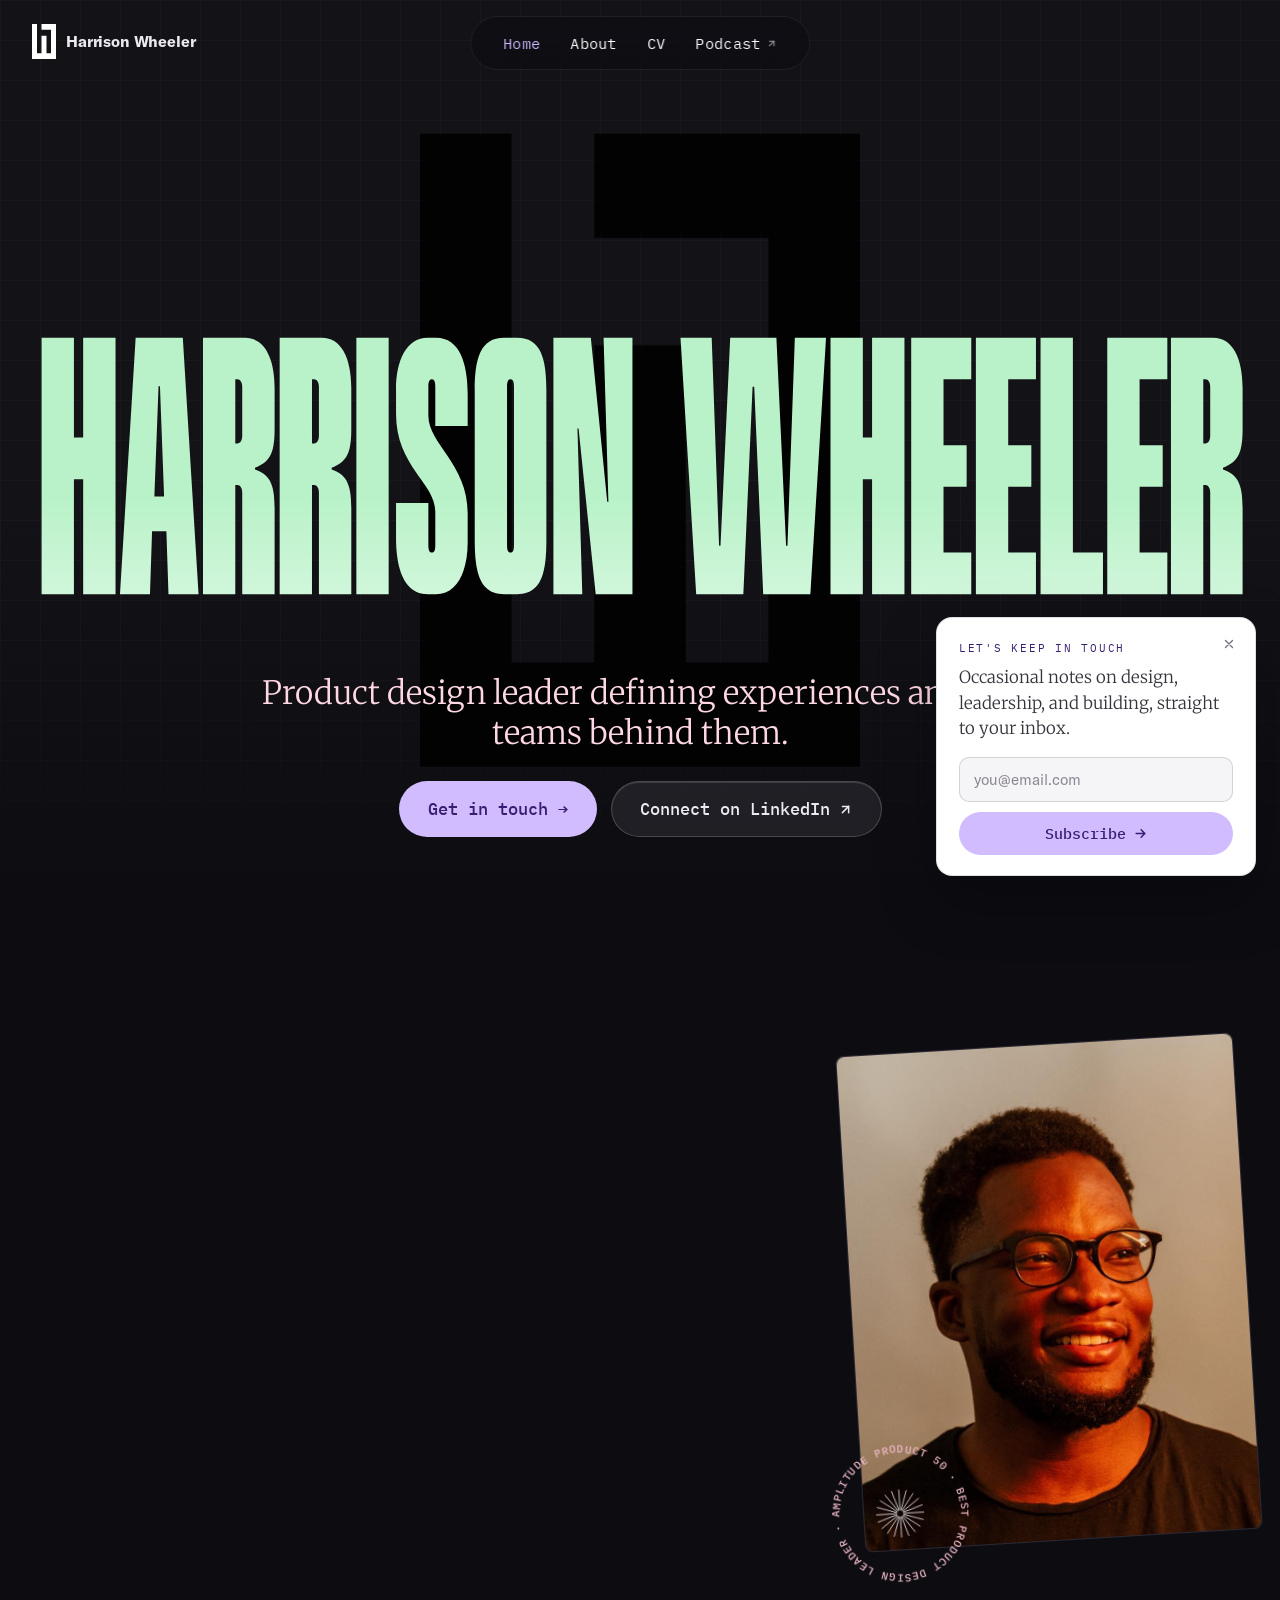
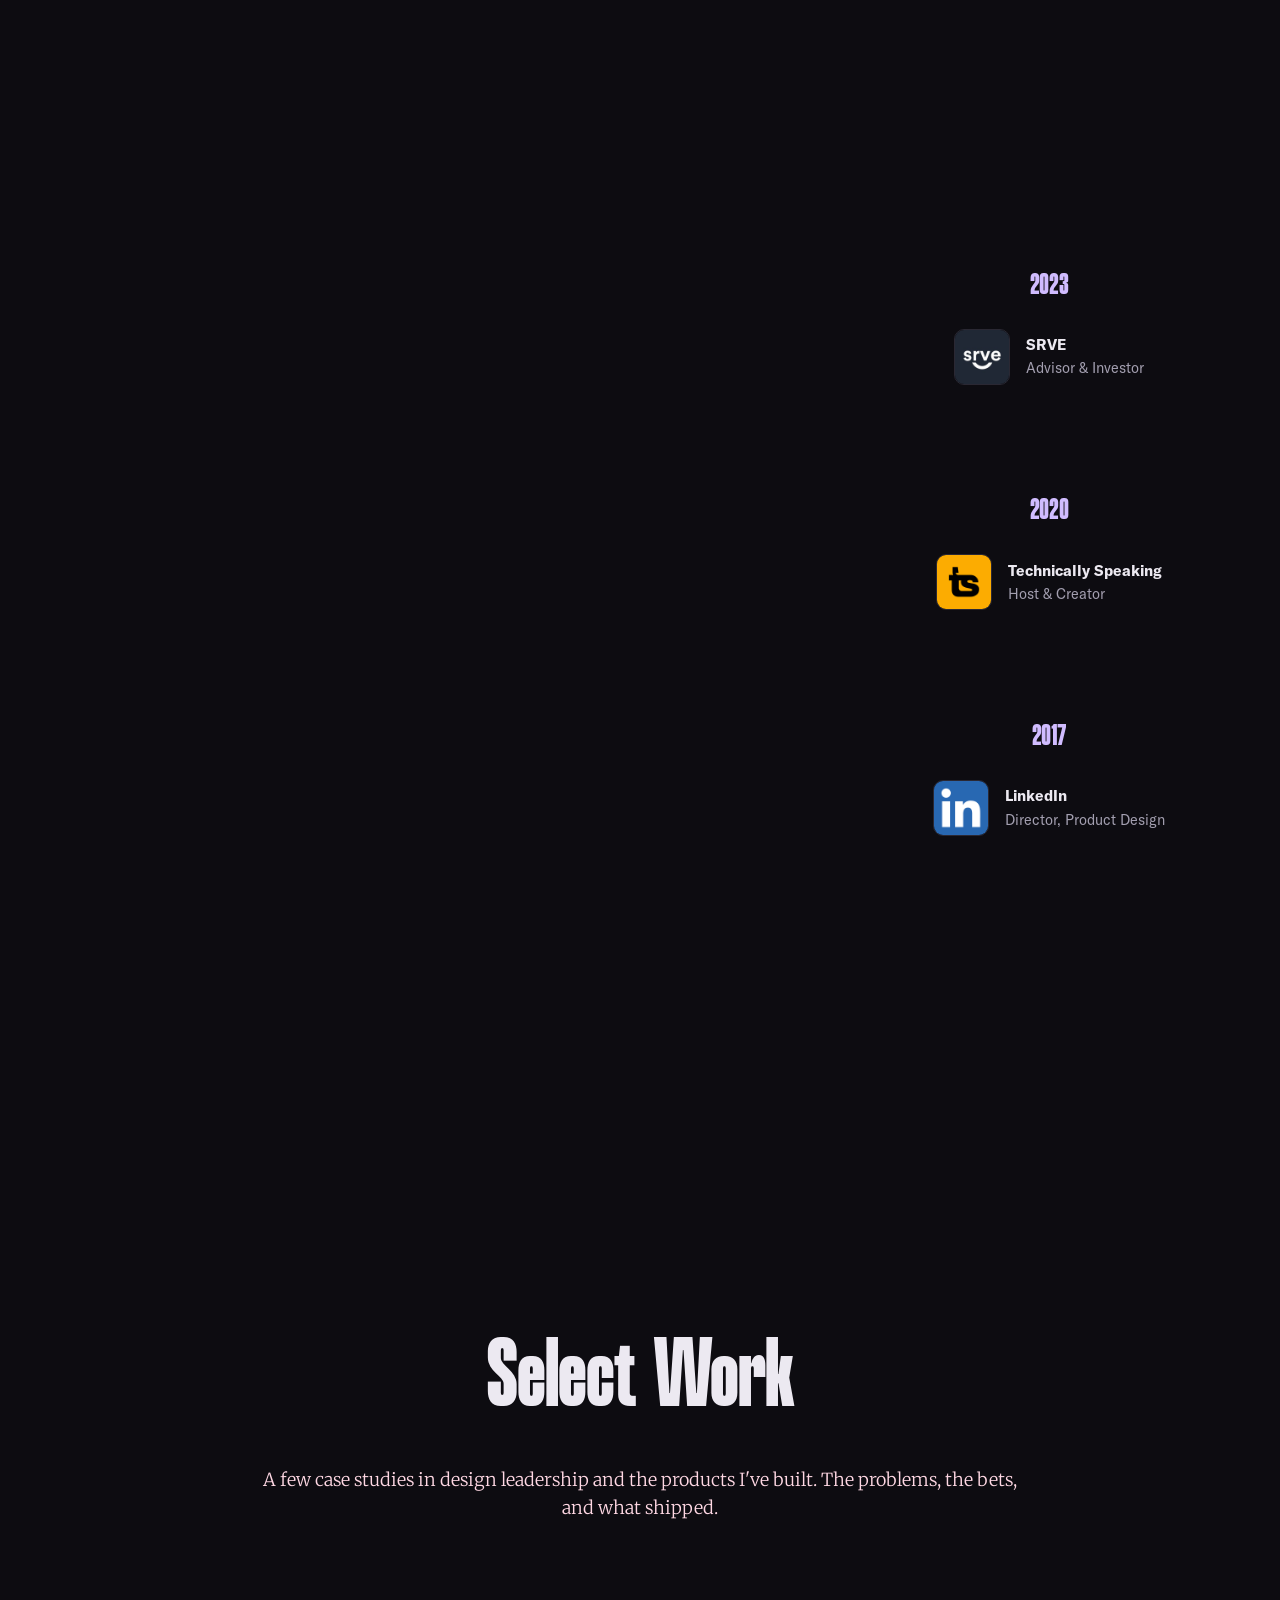
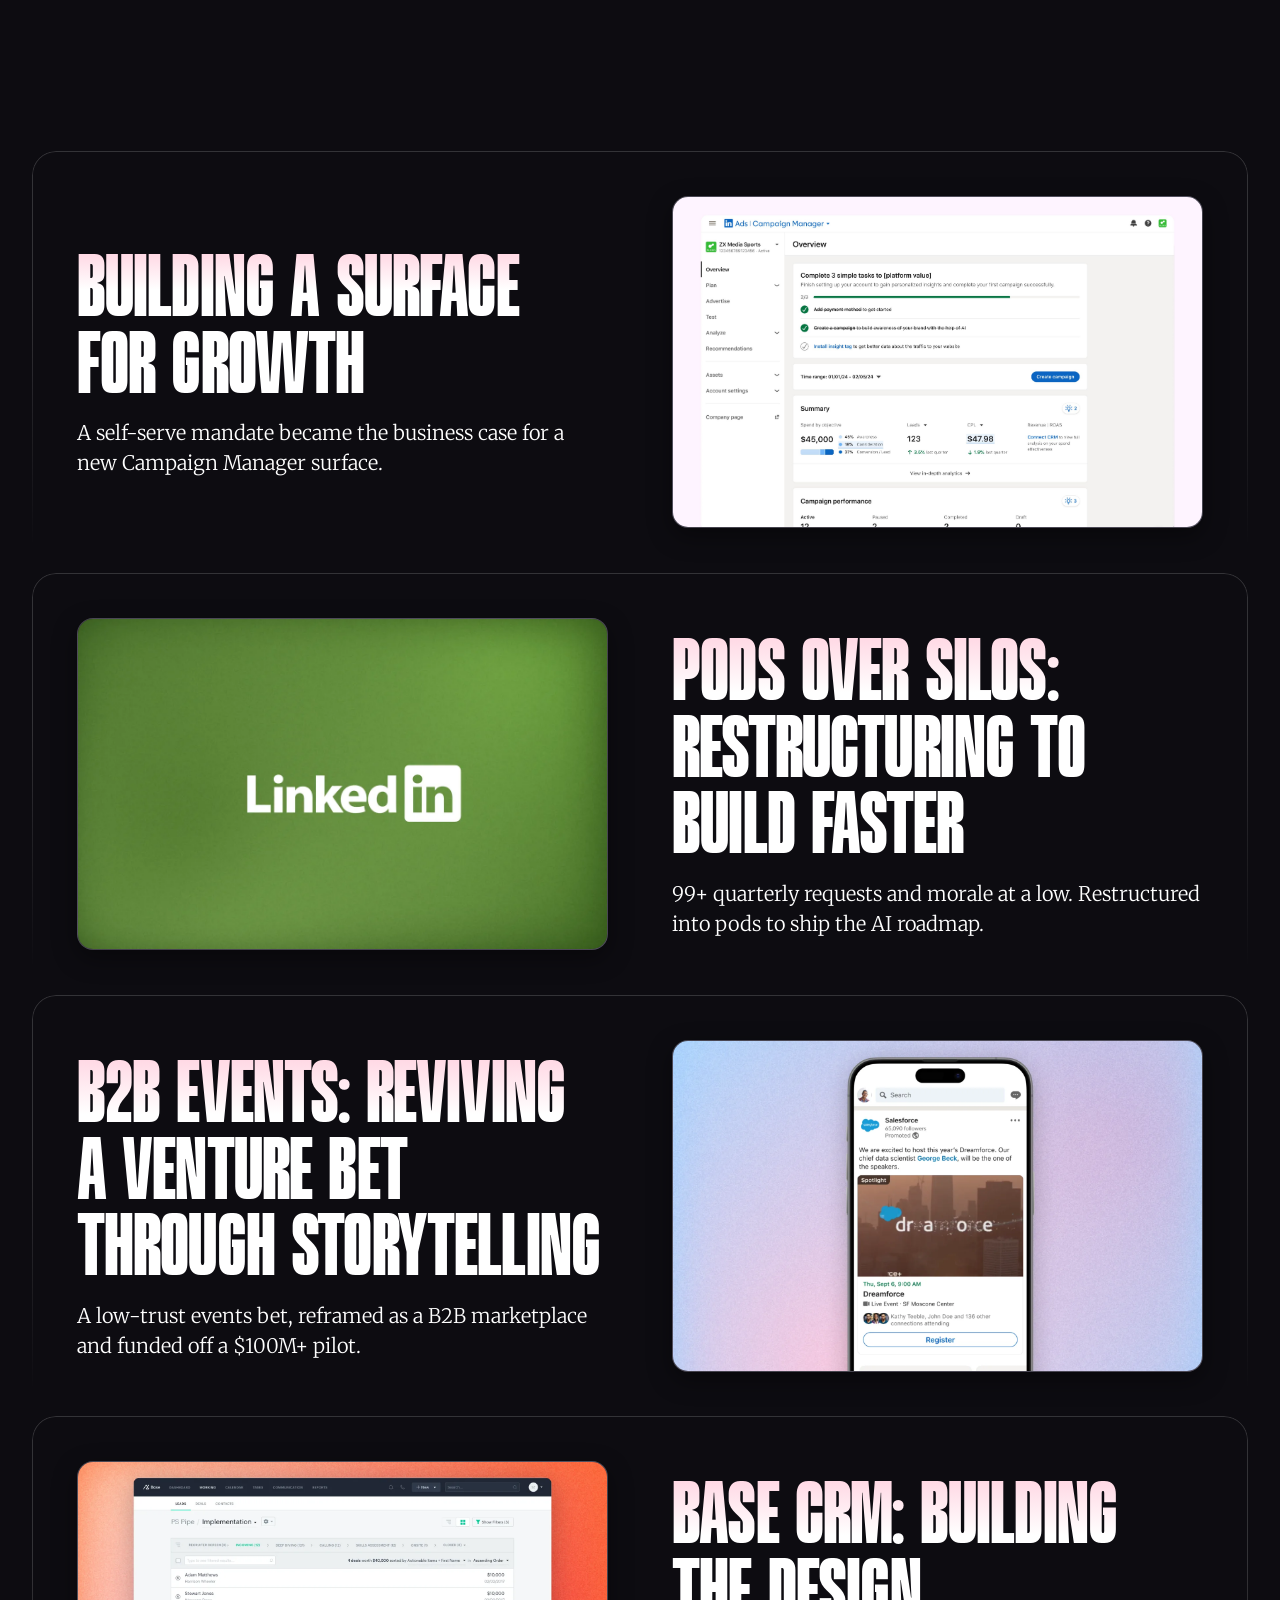
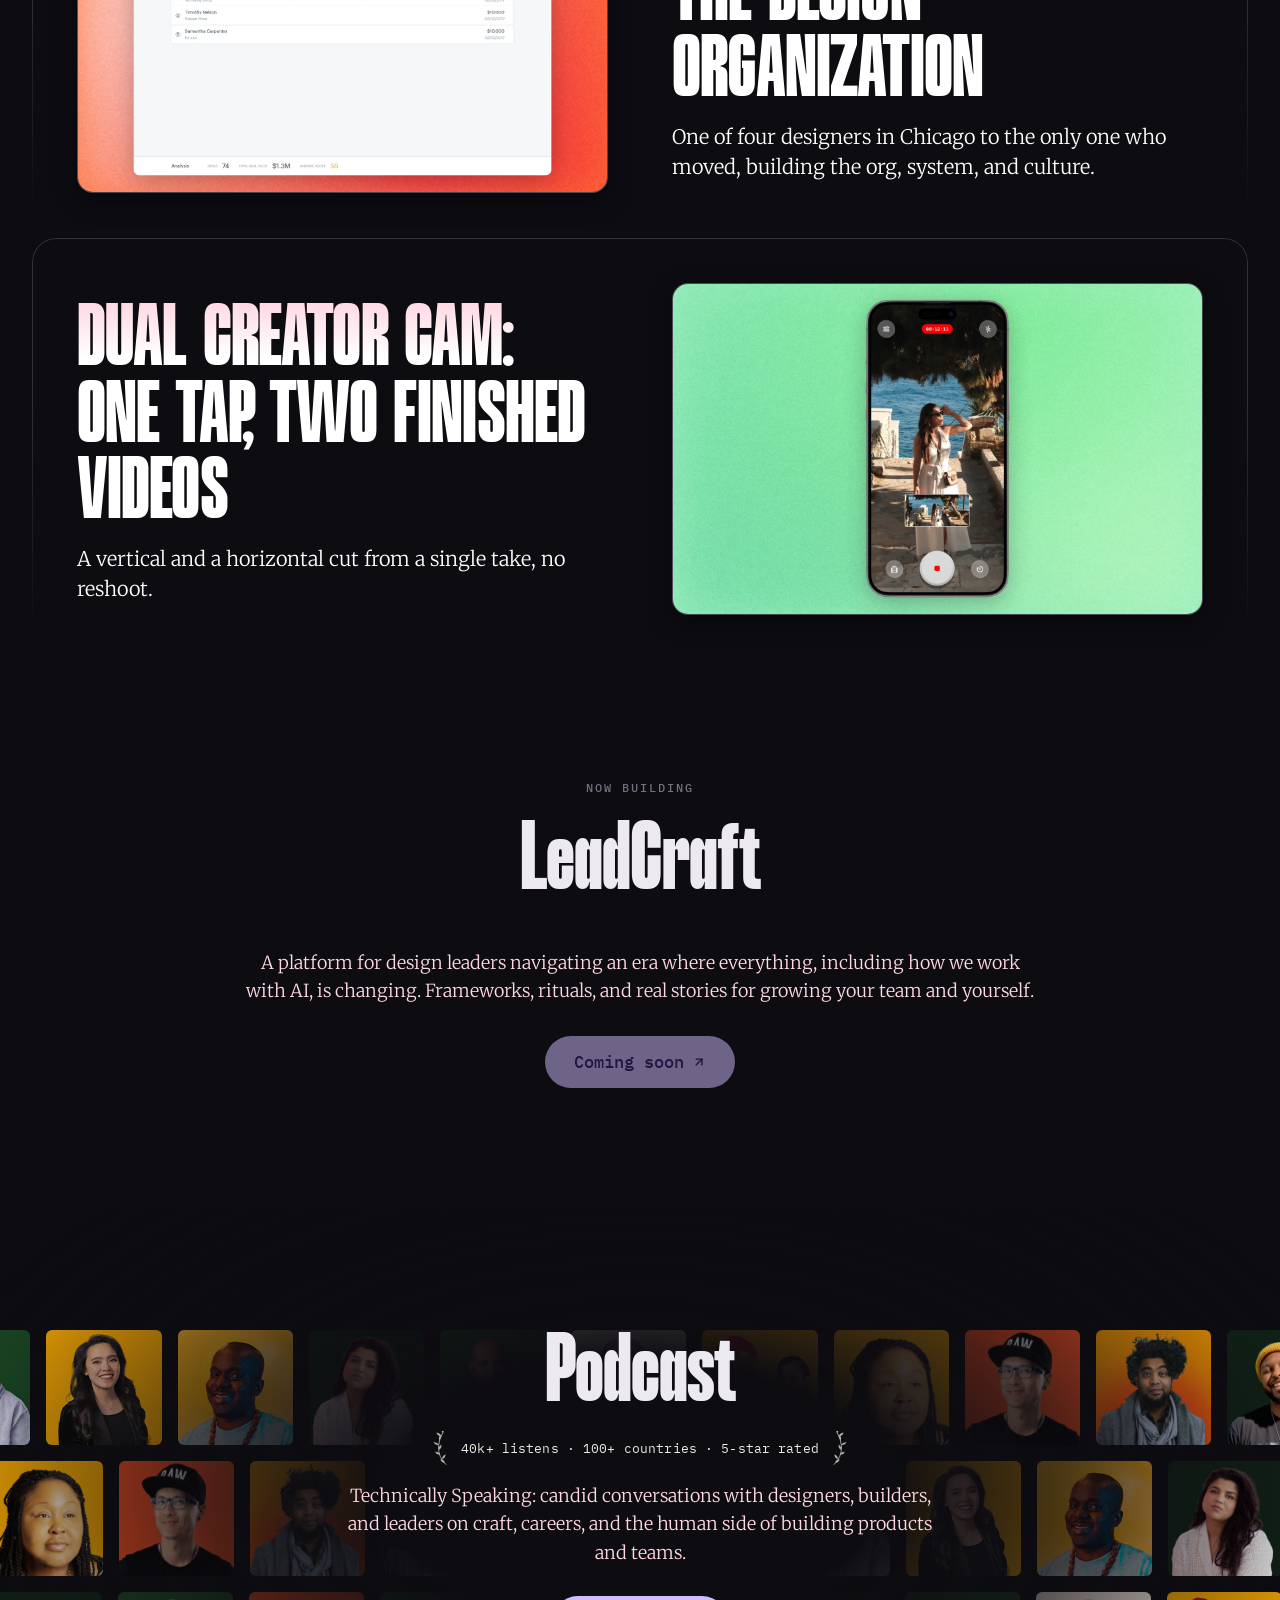
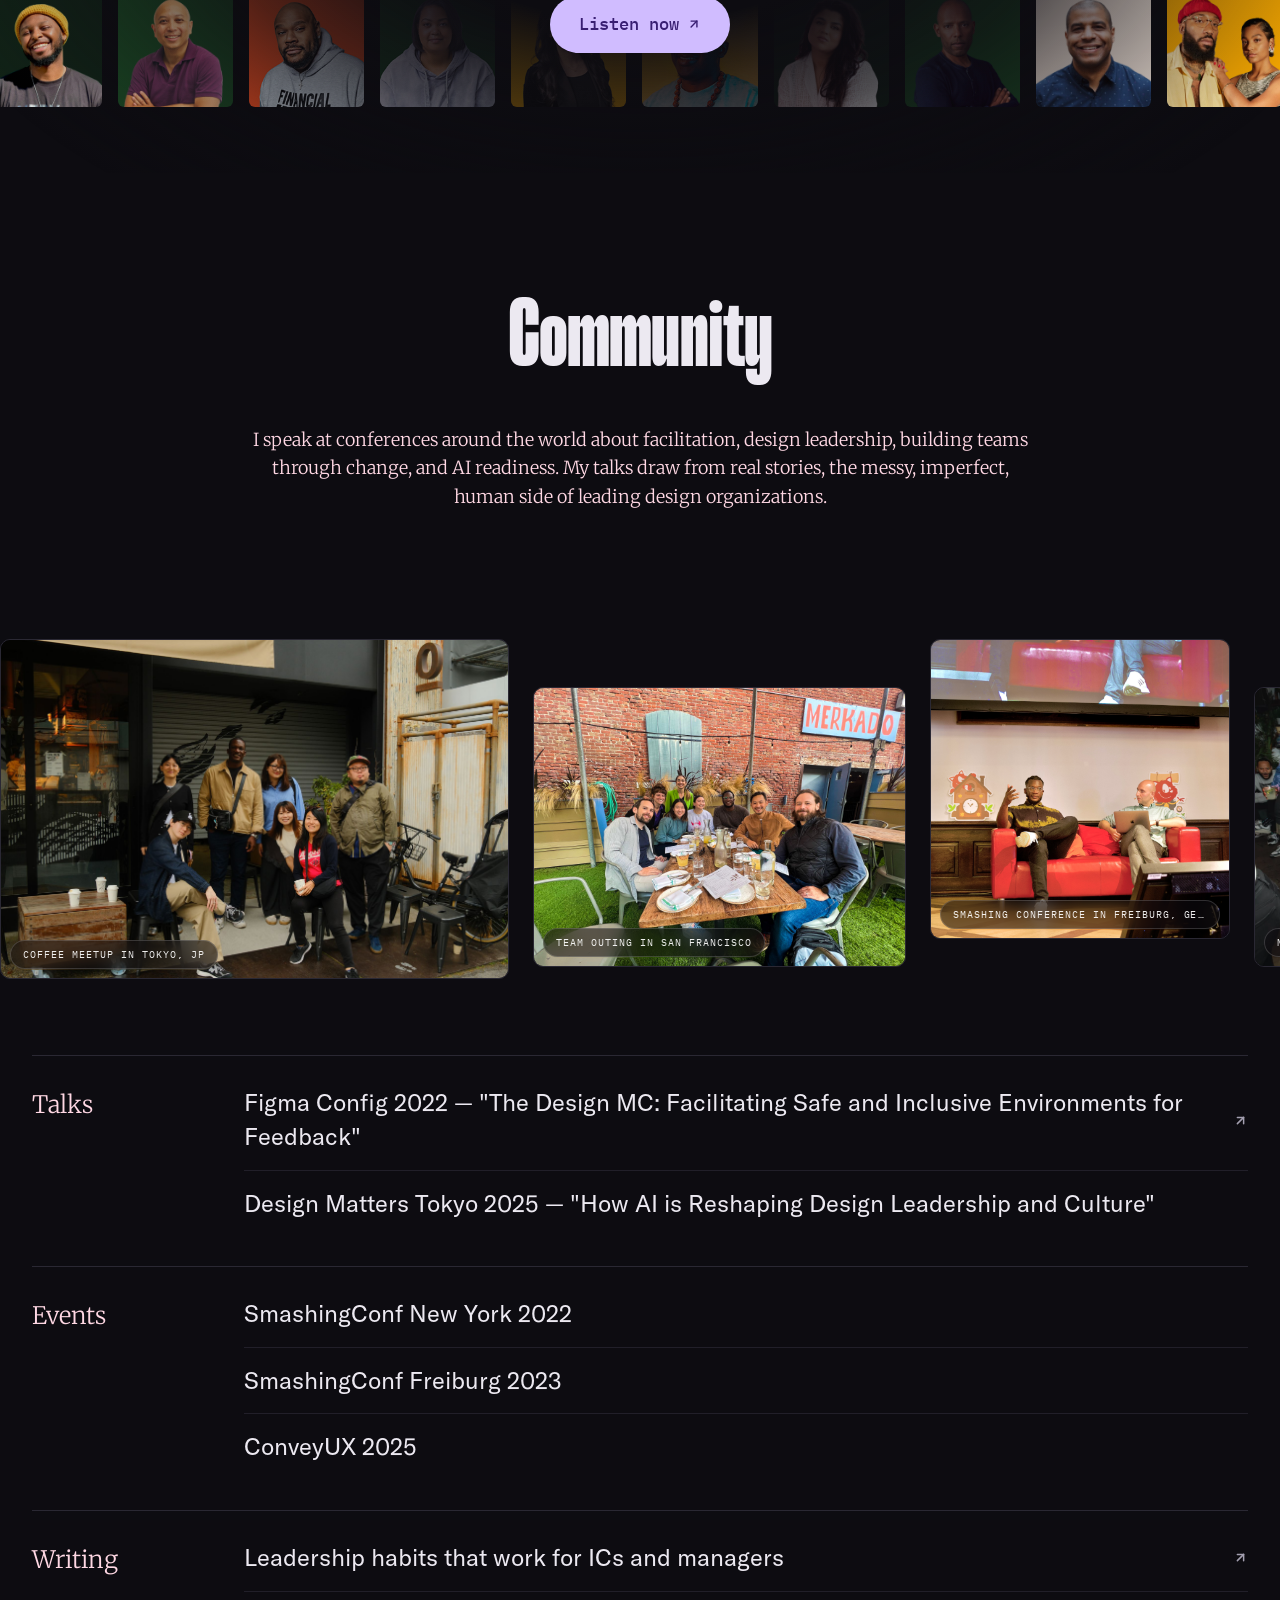
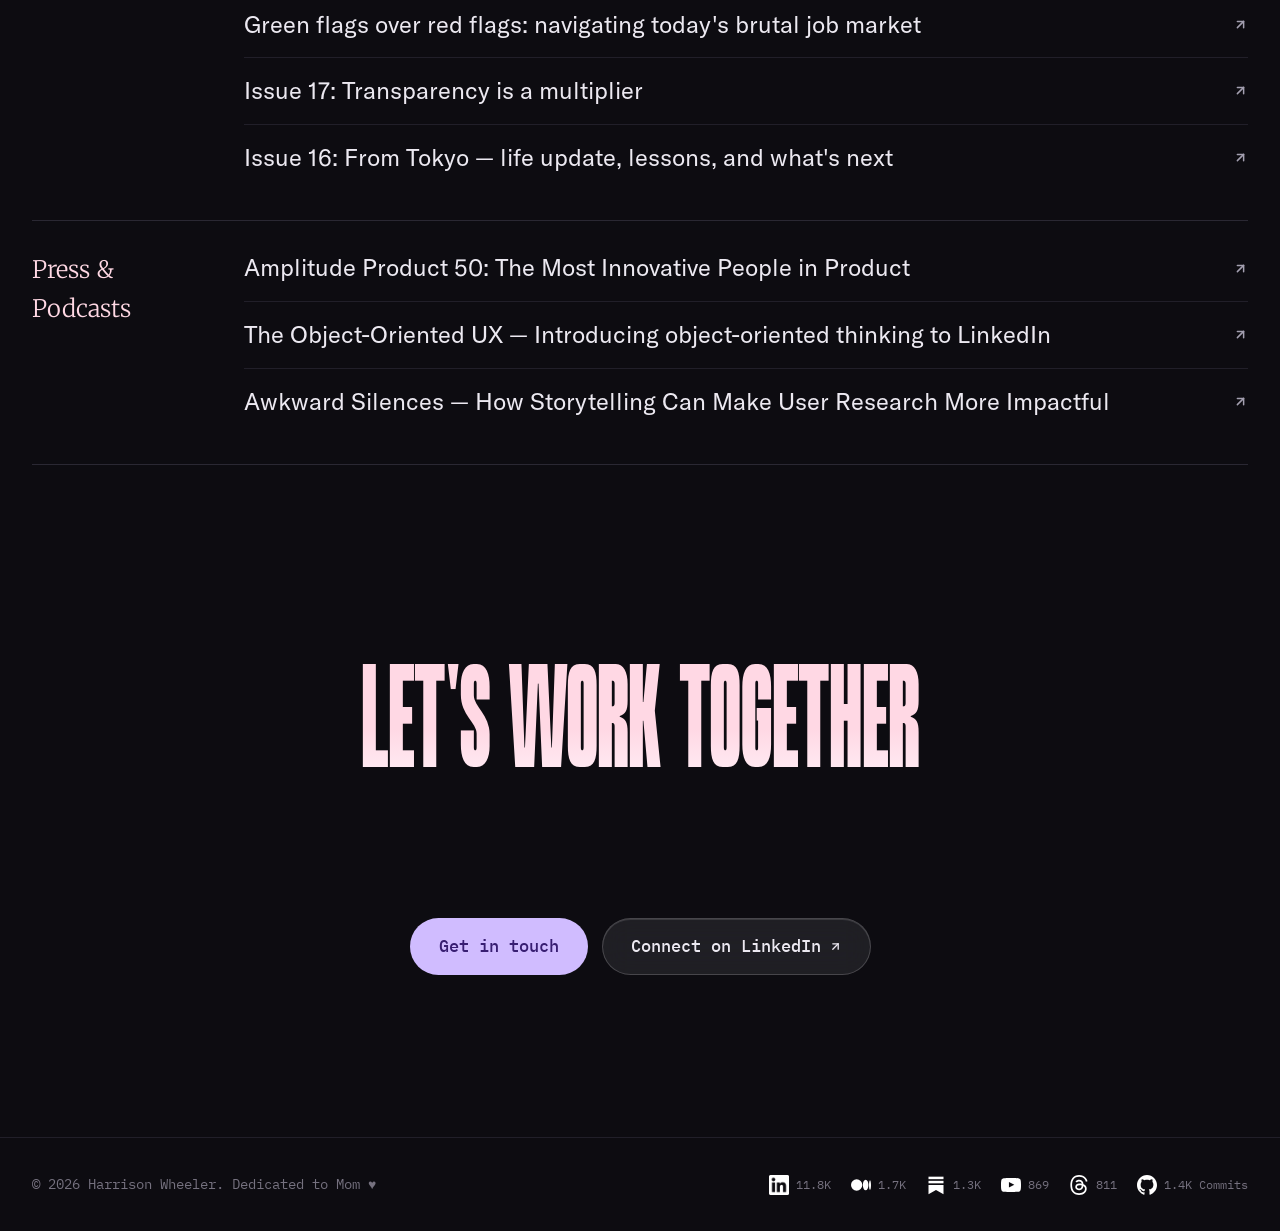
==== commit dcde8b02: "SEO: structured data for Google Knowledge Graph eligibility Rewrite the Person markup on the home an" ====
--- a/index.html
+++ b/index.html
@@ -5,6 +5,7 @@
   <meta name="viewport" content="width=device-width, initial-scale=1.0" />
   <title>Harrison Wheeler — Design leader, builder, community maker</title>
   <meta name="description" content="Harrison Wheeler is a design leader who has spent over a decade leading design teams at companies like LinkedIn and Zendesk, scaling organizations and shipping products used by more than a billion people." />
+  <meta name="author" content="Harrison Wheeler" />
   <link rel="canonical" href="https://www.harrisonwheeler.com/" />
 
   <link rel="icon" href="assets/favicon.ico" sizes="any" />
@@ -30,7 +31,12 @@
   <meta name="twitter:image" content="https://www.harrisonwheeler.com/assets/og-image.jpg?v=2" />
 
   <!-- ===== Google Search Console verification — replace token ===== -->
-  <meta name="google-site-verification" content="REPLACE_WITH_GSC_TOKEN" />
+  <!-- Google Search Console verification. Paste the token from
+       Search Console > Settings > Ownership verification > HTML tag,
+       then uncomment. An invalid token verifies nothing, so this stays
+       commented out until the real value is in place.
+  <meta name="google-site-verification" content="PASTE_GSC_TOKEN_HERE" />
+  -->
 
   <!-- ===== Google Analytics 4 — replace G-V0RBJMB8WZ ===== -->
   <script async src="https://www.googletagmanager.com/gtag/js?id=G-V0RBJMB8WZ"></script>
@@ -66,48 +72,198 @@
   <script type="application/ld+json">
   {
     "@context": "https://schema.org",
-    "@type": "Person",
-    "@id": "https://www.harrisonwheeler.com/#person",
-    "mainEntityOfPage": "https://www.harrisonwheeler.com/",
-    "name": "Harrison Wheeler",
-    "givenName": "Harrison",
-    "familyName": "Wheeler",
-    "url": "https://www.harrisonwheeler.com/",
-    "image": "https://www.harrisonwheeler.com/assets/og-image.jpg?v=2",
-    "jobTitle": "Design Leader & Founder",
-    "description": "Design leader who has spent over a decade leading design teams at companies like LinkedIn and Zendesk, scaling organizations and shipping products used by more than a billion people.",
-    "worksFor": {
-      "@type": "Organization",
-      "name": "LeadCraft"
-    },
-    "homeLocation": {
-      "@type": "Place",
-      "name": "San Francisco, California, United States"
-    },
-    "knowsAbout": [
-      "Product Design",
-      "Design Leadership",
-      "Design Systems",
-      "User Experience",
-      "Team Building",
-      "Facilitation",
-      "AI in Design"
-    ],
-    "sameAs": [
-      "https://www.linkedin.com/in/hmwheeler",
-      "https://github.com/hmwheele",
-      "https://medium.com/@hmwheele",
-      "https://technicallyspeakinghw.substack.com",
-      "https://www.threads.com/@hmwheele",
-      "https://bsky.app/profile/hmwheele.bsky.social",
-      "https://www.youtube.com/@TechnicallySpeakingHW"
-    ],
-    "subjectOf": {
-      "@type": "Article",
-      "name": "Amplitude Product 50: The Most Innovative People in Product",
-      "url": "https://amplitude.com/blog/product-50-winner-harrison-wheeler",
-      "publisher": { "@type": "Organization", "name": "Amplitude" }
-    }
+    "@graph": [
+      {
+        "@type": "Person",
+        "@id": "https://www.harrisonwheeler.com/#person",
+        "mainEntityOfPage": { "@id": "https://www.harrisonwheeler.com/about#webpage" },
+        "name": "Harrison Wheeler",
+        "givenName": "Harrison",
+        "familyName": "Wheeler",
+        "gender": "Male",
+        "birthDate": "1987",
+        "birthPlace": {
+          "@type": "Place",
+          "name": "Milwaukee, Wisconsin, United States",
+          "sameAs": "https://en.wikipedia.org/wiki/Milwaukee"
+        },
+        "nationality": { "@type": "Country", "name": "United States of America" },
+        "knowsLanguage": "en",
+        "url": "https://www.harrisonwheeler.com/",
+        "image": { "@id": "https://www.harrisonwheeler.com/#headshot" },
+        "description": "Harrison Wheeler is an American design leader, founder, and podcast host. Over a decade leading design at LinkedIn and Zendesk, he scaled design organizations and shipped products used by more than a billion people. He is the founder of LeadCraft and the host and creator of the Technically Speaking podcast.",
+        "disambiguatingDescription": "American product design leader, founder of LeadCraft, and host of the Technically Speaking podcast.",
+        "jobTitle": ["Design Leader", "Founder", "Podcast Host"],
+        "hasOccupation": [
+          {
+            "@type": "Occupation",
+            "name": "Product Design Leader",
+            "occupationLocation": { "@type": "City", "name": "San Francisco" }
+          },
+          { "@type": "Occupation", "name": "Podcaster" }
+        ],
+        "worksFor": { "@id": "https://www.harrisonwheeler.com/#leadcraft" },
+        "alumniOf": [
+          {
+            "@type": "CollegeOrUniversity",
+            "name": "University of Iowa",
+            "sameAs": "https://en.wikipedia.org/wiki/University_of_Iowa"
+          },
+          {
+            "@type": "Organization",
+            "name": "LinkedIn",
+            "url": "https://www.linkedin.com/",
+            "sameAs": "https://en.wikipedia.org/wiki/LinkedIn"
+          },
+          {
+            "@type": "Organization",
+            "name": "Zendesk",
+            "url": "https://www.zendesk.com/",
+            "sameAs": "https://en.wikipedia.org/wiki/Zendesk"
+          },
+          { "@type": "Organization", "name": "Base CRM" }
+        ],
+        "homeLocation": {
+          "@type": "Place",
+          "name": "San Francisco, California, United States",
+          "sameAs": "https://en.wikipedia.org/wiki/San_Francisco"
+        },
+        "workLocation": {
+          "@type": "Place",
+          "name": "San Francisco, California, United States"
+        },
+        "award": [
+          "Amplitude Product 50 — Best Product Design Leader (2026)",
+          "Smashing Magazine Person of the Week"
+        ],
+        "knowsAbout": [
+          "Product Design",
+          "Design Leadership",
+          "Design Management",
+          "Design Systems",
+          "User Experience Design",
+          "Design Organization Strategy",
+          "Team Building",
+          "Facilitation",
+          "AI in Design",
+          "Mentorship and Coaching"
+        ],
+        "sameAs": [
+          "https://www.linkedin.com/in/hmwheeler",
+          "https://github.com/hmwheele",
+          "https://medium.com/@hmwheele",
+          "https://technicallyspeakinghw.substack.com",
+          "https://technicallyspeakinghw.com",
+          "https://www.threads.com/@hmwheele",
+          "https://bsky.app/profile/hmwheele.bsky.social",
+          "https://www.youtube.com/@TechnicallySpeakingHW"
+        ],
+        "subjectOf": [
+          {
+            "@type": "Article",
+            "name": "Amplitude Product 50: The Most Innovative People in Product",
+            "url": "https://amplitude.com/blog/product-50-winner-harrison-wheeler",
+            "publisher": { "@type": "Organization", "name": "Amplitude" }
+          },
+          {
+            "@type": "PodcastEpisode",
+            "name": "The Object-Oriented UX — Introducing object-oriented thinking to LinkedIn",
+            "url": "https://ooux.com/resources/episode022",
+            "partOfSeries": { "@type": "PodcastSeries", "name": "The OOUX Podcast" }
+          },
+          {
+            "@type": "PodcastEpisode",
+            "name": "Awkward Silences — How Storytelling Can Make User Research More Impactful",
+            "url": "https://podcast.userinterviews.com/episodes/52-the-missing-ingredient-how-storytelling-can-make-user-research-more-impactful-with-harrison-wheeler-ux-design-manager-at-linkedin",
+            "partOfSeries": { "@type": "PodcastSeries", "name": "Awkward Silences" }
+          }
+        ],
+        "performerIn": [
+          {
+            "@type": "Event",
+            "name": "Figma Config 2022 — The Design MC: Facilitating Safe and Inclusive Environments for Feedback",
+            "startDate": "2022",
+            "superEvent": { "@type": "Event", "name": "Figma Config" }
+          },
+          {
+            "@type": "Event",
+            "name": "Design Matters Tokyo 2025 — How AI is Reshaping Design Leadership and Culture",
+            "startDate": "2025",
+            "location": { "@type": "Place", "name": "Tokyo, Japan" }
+          },
+          {
+            "@type": "Event",
+            "name": "SmashingConf New York 2022",
+            "startDate": "2022",
+            "location": { "@type": "Place", "name": "New York, New York, United States" }
+          },
+          {
+            "@type": "Event",
+            "name": "SmashingConf Freiburg 2023",
+            "startDate": "2023",
+            "location": { "@type": "Place", "name": "Freiburg, Germany" }
+          },
+          {
+            "@type": "Event",
+            "name": "ConveyUX 2025",
+            "startDate": "2025",
+            "location": { "@type": "Place", "name": "Seattle, Washington, United States" }
+          }
+        ]
+      },
+      {
+        "@type": "ImageObject",
+        "@id": "https://www.harrisonwheeler.com/#headshot",
+        "url": "https://www.harrisonwheeler.com/assets/profile-image.jpg",
+        "contentUrl": "https://www.harrisonwheeler.com/assets/profile-image.jpg",
+        "width": 960,
+        "height": 960,
+        "caption": "Harrison Wheeler"
+      },
+      {
+        "@type": "Organization",
+        "@id": "https://www.harrisonwheeler.com/#leadcraft",
+        "name": "LeadCraft",
+        "description": "A platform for design leaders navigating an era where everything, including how we work with AI, is changing. Frameworks, rituals, and real stories for growing your team and yourself.",
+        "founder": { "@id": "https://www.harrisonwheeler.com/#person" },
+        "url": "https://www.harrisonwheeler.com/"
+      },
+      {
+        "@type": "PodcastSeries",
+        "@id": "https://www.harrisonwheeler.com/#podcast",
+        "name": "Technically Speaking",
+        "url": "https://technicallyspeakinghw.com",
+        "description": "Candid conversations with designers, builders, and leaders on craft, careers, and the human side of building products and teams.",
+        "author": { "@id": "https://www.harrisonwheeler.com/#person" },
+        "creator": { "@id": "https://www.harrisonwheeler.com/#person" },
+        "sameAs": [
+          "https://www.youtube.com/@TechnicallySpeakingHW",
+          "https://technicallyspeakinghw.substack.com"
+        ]
+      },
+      {
+        "@type": "WebSite",
+        "@id": "https://www.harrisonwheeler.com/#website",
+        "url": "https://www.harrisonwheeler.com/",
+        "name": "Harrison Wheeler",
+        "description": "The personal site of Harrison Wheeler, product design leader, founder, and podcast host.",
+        "inLanguage": "en-US",
+        "publisher": { "@id": "https://www.harrisonwheeler.com/#person" },
+        "copyrightHolder": { "@id": "https://www.harrisonwheeler.com/#person" },
+        "about": { "@id": "https://www.harrisonwheeler.com/#person" }
+      },
+      {
+        "@type": "WebPage",
+        "@id": "https://www.harrisonwheeler.com/#webpage",
+        "url": "https://www.harrisonwheeler.com/",
+        "name": "Harrison Wheeler — Design leader, builder, community maker",
+        "description": "Harrison Wheeler is a design leader who has spent over a decade leading design teams at companies like LinkedIn and Zendesk, scaling organizations and shipping products used by more than a billion people.",
+        "isPartOf": { "@id": "https://www.harrisonwheeler.com/#website" },
+        "about": { "@id": "https://www.harrisonwheeler.com/#person" },
+        "primaryImageOfPage": { "@id": "https://www.harrisonwheeler.com/#headshot" },
+        "inLanguage": "en-US"
+      }
+    ]
   }
   </script>
 </head>
@@ -151,7 +307,7 @@
         </div>
         <aside class="timeline" aria-label="Career timeline">
           <div class="timeline-photo" data-reveal-up>
-            <img class="timeline-photo-img" src="assets/profile-image.jpg" alt="Harrison Wheeler" loading="lazy" />
+            <img class="timeline-photo-img" src="assets/profile-image.jpg" alt="Harrison Wheeler" loading="lazy" width="960" height="960" />
             <span class="badge-circle" aria-hidden="true">
               <svg class="badge-burst" viewBox="0 0 100 100"><defs><radialGradient id="burst-grad" gradientUnits="userSpaceOnUse" cx="50" cy="50" r="15"><stop offset="0" stop-color="#ffffff"/><stop offset="1" stop-color="#ffd8e4"/></radialGradient></defs><g class="badge-spokes" stroke="url(#burst-grad)"><line x1="52.00" y1="50.00" x2="65.00" y2="50.00"/><line x1="51.90" y1="50.62" x2="64.27" y2="54.64"/><line x1="51.62" y1="51.18" x2="62.14" y2="58.82"/><line x1="51.18" y1="51.62" x2="58.82" y2="62.14"/><line x1="50.62" y1="51.90" x2="54.64" y2="64.27"/><line x1="50.00" y1="52.00" x2="50.00" y2="65.00"/><line x1="49.38" y1="51.90" x2="45.36" y2="64.27"/><line x1="48.82" y1="51.62" x2="41.18" y2="62.14"/><line x1="48.38" y1="51.18" x2="37.86" y2="58.82"/><line x1="48.10" y1="50.62" x2="35.73" y2="54.64"/><line x1="48.00" y1="50.00" x2="35.00" y2="50.00"/><line x1="48.10" y1="49.38" x2="35.73" y2="45.36"/><line x1="48.38" y1="48.82" x2="37.86" y2="41.18"/><line x1="48.82" y1="48.38" x2="41.18" y2="37.86"/><line x1="49.38" y1="48.10" x2="45.36" y2="35.73"/><line x1="50.00" y1="48.00" x2="50.00" y2="35.00"/><line x1="50.62" y1="48.10" x2="54.64" y2="35.73"/><line x1="51.18" y1="48.38" x2="58.82" y2="37.86"/><line x1="51.62" y1="48.82" x2="62.14" y2="41.18"/><line x1="51.90" y1="49.38" x2="64.27" y2="45.36"/></g></svg>
               <svg class="badge-ring" viewBox="0 0 100 100">
@@ -163,35 +319,35 @@
           <div class="timeline-group">
             <p class="timeline-year">2026</p>
             <div class="timeline-item">
-              <span class="timeline-logo"><img src="assets/logos/leadcraft.jpg" alt="" loading="lazy" /></span>
+              <span class="timeline-logo"><img src="assets/logos/leadcraft.jpg" alt="" loading="lazy" width="256" height="256" /></span>
               <span><strong>LeadCraft</strong><em>Founder</em></span>
             </div>
           </div>
           <div class="timeline-group">
             <p class="timeline-year">2023</p>
             <div class="timeline-item">
-              <span class="timeline-logo"><img src="assets/logos/srve.jpg" alt="" loading="lazy" /></span>
+              <span class="timeline-logo"><img src="assets/logos/srve.jpg" alt="" loading="lazy" width="256" height="256" /></span>
               <span><strong>SRVE</strong><em>Advisor &amp; Investor</em></span>
             </div>
           </div>
           <div class="timeline-group">
             <p class="timeline-year">2020</p>
             <div class="timeline-item">
-              <span class="timeline-logo"><img src="assets/logos/technicallyspeaking.jpg" alt="" loading="lazy" /></span>
+              <span class="timeline-logo"><img src="assets/logos/technicallyspeaking.jpg" alt="" loading="lazy" width="256" height="256" /></span>
               <span><strong>Technically Speaking</strong><em>Host &amp; Creator</em></span>
             </div>
           </div>
           <div class="timeline-group">
             <p class="timeline-year">2017</p>
             <div class="timeline-item">
-              <span class="timeline-logo"><img src="assets/logos/linkedin.jpg" alt="" loading="lazy" /></span>
+              <span class="timeline-logo"><img src="assets/logos/linkedin.jpg" alt="" loading="lazy" width="256" height="256" /></span>
               <span><strong>LinkedIn</strong><em>Director, Product Design</em></span>
             </div>
           </div>
           <div class="timeline-group">
             <p class="timeline-year">2013</p>
             <div class="timeline-item">
-              <span class="timeline-logo"><img src="assets/logos/zendesk.jpg" alt="" loading="lazy" /></span>
+              <span class="timeline-logo"><img src="assets/logos/zendesk.jpg" alt="" loading="lazy" width="256" height="256" /></span>
               <span><strong>Base CRM</strong><em>Manager, UX Design</em></span>
             </div>
           </div>
@@ -215,7 +371,7 @@
     <section class="container section" id="leadership">
       <div class="card-grid">
         <a class="card" href="#cs=leadcraft" data-cs="leadcraft">
-          <div class="card-media"><img src="assets/case_studies/cs-marketing.jpg" alt="" loading="lazy" /></div>
+          <div class="card-media"><img src="assets/case_studies/cs-marketing.jpg" alt="" loading="lazy" width="3200" height="1861" /></div>
           <div class="card-body">
             <p class="eyebrow">LinkedIn</p>
             <h3>Building a Surface for Growth</h3>
@@ -223,7 +379,7 @@
           </div>
         </a>
         <a class="card" href="#cs=pods" data-cs="pods">
-          <div class="card-media"><img src="assets/case_studies/pods/hero.webp" alt="" loading="lazy" /></div>
+          <div class="card-media"><img src="assets/case_studies/pods/hero.webp" alt="" loading="lazy" width="1200" height="750" /></div>
           <div class="card-body">
             <p class="eyebrow">LinkedIn</p>
             <h3>Pods Over Silos: Restructuring to Build Faster</h3>
@@ -231,7 +387,7 @@
           </div>
         </a>
         <a class="card" href="#cs=events" data-cs="events">
-          <div class="card-media"><img src="assets/case_studies/events/events_hero.webp" alt="" loading="lazy" /></div>
+          <div class="card-media"><img src="assets/case_studies/events/events_hero.webp" alt="" loading="lazy" width="1600" height="1000" /></div>
           <div class="card-body">
             <p class="eyebrow">LinkedIn</p>
             <h3>B2B Events: Reviving a Venture Bet Through Storytelling</h3>
@@ -239,7 +395,7 @@
           </div>
         </a>
         <a class="card" href="#cs=base" data-cs="base">
-          <div class="card-media"><img src="assets/case_studies/base_crm/base_hero_case.webp" alt="" loading="lazy" /></div>
+          <div class="card-media"><img src="assets/case_studies/base_crm/base_hero_case.webp" alt="" loading="lazy" width="1600" height="1000" /></div>
           <div class="card-body">
             <p class="eyebrow">Base CRM → Zendesk</p>
             <h3>Base CRM: Building the Design Organization</h3>
@@ -248,7 +404,7 @@
         </a>
         <!-- Projects continue in the same stack -->
         <a class="card" href="#cs=video-recorder" data-cs="video-recorder">
-          <div class="card-media"><img src="assets/case_studies/dualcreatorcam/dualhero.webp" alt="" loading="lazy" /></div>
+          <div class="card-media"><img src="assets/case_studies/dualcreatorcam/dualhero.webp" alt="" loading="lazy" width="1600" height="1000" /></div>
           <div class="card-body">
             <p class="eyebrow">0&nbsp;→&nbsp;1 / iOS app</p>
             <h3>Dual Creator Cam: One Tap, Two Finished Videos</h3>
@@ -257,7 +413,7 @@
         </a>
         <!-- Holiday case study hidden for now — pending more revisions. Un-comment to restore.
         <a class="card" href="#cs=holiday" data-cs="holiday">
-          <div class="card-media"><img src="assets/case_studies/holiday/holiday_hero.webp" alt="" loading="lazy" /></div>
+          <div class="card-media"><img src="assets/case_studies/holiday/holiday_hero.webp" alt="" loading="lazy" width="1600" height="930" /></div>
           <div class="card-body">
             <p class="eyebrow">0&nbsp;→&nbsp;1 / Built product</p>
             <h3>How Holiday Got Built: A Process Case Study</h3>
@@ -287,13 +443,13 @@
     <section class="podcast section" aria-label="Podcast">
       <div class="podcast-guests" data-podcast-guests aria-hidden="true">
         <div class="podcast-row" data-px="-120">
-          <span class="podcast-guest"><img src="assets/pod-grid/pod-image1.jpg" alt="" loading="lazy"></span><span class="podcast-guest"><img src="assets/pod-grid/pod-image2.jpg" alt="" loading="lazy"></span><span class="podcast-guest"><img src="assets/pod-grid/pod-image3.jpg" alt="" loading="lazy"></span><span class="podcast-guest"><img src="assets/pod-grid/pod-image4.jpg" alt="" loading="lazy"></span><span class="podcast-guest"><img src="assets/pod-grid/pod-image5.jpg" alt="" loading="lazy"></span><span class="podcast-guest"><img src="assets/pod-grid/pod-image6.jpg" alt="" loading="lazy"></span><span class="podcast-guest"><img src="assets/pod-grid/pod-image7.jpg" alt="" loading="lazy"></span><span class="podcast-guest"><img src="assets/pod-grid/pod-image8.jpg" alt="" loading="lazy"></span><span class="podcast-guest"><img src="assets/pod-grid/pod-image9.jpg" alt="" loading="lazy"></span><span class="podcast-guest"><img src="assets/pod-grid/pod-image10.jpg" alt="" loading="lazy"></span><span class="podcast-guest"><img src="assets/pod-grid/pod-image12.jpg" alt="" loading="lazy"></span><span class="podcast-guest"><img src="assets/pod-grid/pod-image13.jpg" alt="" loading="lazy"></span><span class="podcast-guest"><img src="assets/pod-grid/pod-image14.jpg" alt="" loading="lazy"></span><span class="podcast-guest"><img src="assets/pod-grid/pod-image1.jpg" alt="" loading="lazy"></span><span class="podcast-guest"><img src="assets/pod-grid/pod-image2.jpg" alt="" loading="lazy"></span>
+          <span class="podcast-guest"><img src="assets/pod-grid/pod-image1.jpg" alt="" loading="lazy" width="176" height="176"></span><span class="podcast-guest"><img src="assets/pod-grid/pod-image2.jpg" alt="" loading="lazy" width="176" height="176"></span><span class="podcast-guest"><img src="assets/pod-grid/pod-image3.jpg" alt="" loading="lazy" width="176" height="176"></span><span class="podcast-guest"><img src="assets/pod-grid/pod-image4.jpg" alt="" loading="lazy" width="176" height="176"></span><span class="podcast-guest"><img src="assets/pod-grid/pod-image5.jpg" alt="" loading="lazy" width="1080" height="1080"></span><span class="podcast-guest"><img src="assets/pod-grid/pod-image6.jpg" alt="" loading="lazy" width="2160" height="2160"></span><span class="podcast-guest"><img src="assets/pod-grid/pod-image7.jpg" alt="" loading="lazy" width="2160" height="2160"></span><span class="podcast-guest"><img src="assets/pod-grid/pod-image8.jpg" alt="" loading="lazy" width="2160" height="2160"></span><span class="podcast-guest"><img src="assets/pod-grid/pod-image9.jpg" alt="" loading="lazy" width="2160" height="2160"></span><span class="podcast-guest"><img src="assets/pod-grid/pod-image10.jpg" alt="" loading="lazy" width="2160" height="2160"></span><span class="podcast-guest"><img src="assets/pod-grid/pod-image12.jpg" alt="" loading="lazy" width="1080" height="1080"></span><span class="podcast-guest"><img src="assets/pod-grid/pod-image13.jpg" alt="" loading="lazy" width="2160" height="2160"></span><span class="podcast-guest"><img src="assets/pod-grid/pod-image14.jpg" alt="" loading="lazy" width="2160" height="2160"></span><span class="podcast-guest"><img src="assets/pod-grid/pod-image1.jpg" alt="" loading="lazy" width="176" height="176"></span><span class="podcast-guest"><img src="assets/pod-grid/pod-image2.jpg" alt="" loading="lazy" width="176" height="176"></span>
         </div>
         <div class="podcast-row" data-px="70">
-          <span class="podcast-guest"><img src="assets/pod-grid/pod-image6.jpg" alt="" loading="lazy"></span><span class="podcast-guest"><img src="assets/pod-grid/pod-image7.jpg" alt="" loading="lazy"></span><span class="podcast-guest"><img src="assets/pod-grid/pod-image8.jpg" alt="" loading="lazy"></span><span class="podcast-guest"><img src="assets/pod-grid/pod-image9.jpg" alt="" loading="lazy"></span><span class="podcast-guest"><img src="assets/pod-grid/pod-image10.jpg" alt="" loading="lazy"></span><span class="podcast-guest"><img src="assets/pod-grid/pod-image12.jpg" alt="" loading="lazy"></span><span class="podcast-guest"><img src="assets/pod-grid/pod-image13.jpg" alt="" loading="lazy"></span><span class="podcast-guest"><img src="assets/pod-grid/pod-image14.jpg" alt="" loading="lazy"></span><span class="podcast-guest"><img src="assets/pod-grid/pod-image1.jpg" alt="" loading="lazy"></span><span class="podcast-guest"><img src="assets/pod-grid/pod-image2.jpg" alt="" loading="lazy"></span><span class="podcast-guest"><img src="assets/pod-grid/pod-image3.jpg" alt="" loading="lazy"></span><span class="podcast-guest"><img src="assets/pod-grid/pod-image4.jpg" alt="" loading="lazy"></span><span class="podcast-guest"><img src="assets/pod-grid/pod-image5.jpg" alt="" loading="lazy"></span><span class="podcast-guest"><img src="assets/pod-grid/pod-image6.jpg" alt="" loading="lazy"></span><span class="podcast-guest"><img src="assets/pod-grid/pod-image7.jpg" alt="" loading="lazy"></span>
+          <span class="podcast-guest"><img src="assets/pod-grid/pod-image6.jpg" alt="" loading="lazy" width="2160" height="2160"></span><span class="podcast-guest"><img src="assets/pod-grid/pod-image7.jpg" alt="" loading="lazy" width="2160" height="2160"></span><span class="podcast-guest"><img src="assets/pod-grid/pod-image8.jpg" alt="" loading="lazy" width="2160" height="2160"></span><span class="podcast-guest"><img src="assets/pod-grid/pod-image9.jpg" alt="" loading="lazy" width="2160" height="2160"></span><span class="podcast-guest"><img src="assets/pod-grid/pod-image10.jpg" alt="" loading="lazy" width="2160" height="2160"></span><span class="podcast-guest"><img src="assets/pod-grid/pod-image12.jpg" alt="" loading="lazy" width="1080" height="1080"></span><span class="podcast-guest"><img src="assets/pod-grid/pod-image13.jpg" alt="" loading="lazy" width="2160" height="2160"></span><span class="podcast-guest"><img src="assets/pod-grid/pod-image14.jpg" alt="" loading="lazy" width="2160" height="2160"></span><span class="podcast-guest"><img src="assets/pod-grid/pod-image1.jpg" alt="" loading="lazy" width="176" height="176"></span><span class="podcast-guest"><img src="assets/pod-grid/pod-image2.jpg" alt="" loading="lazy" width="176" height="176"></span><span class="podcast-guest"><img src="assets/pod-grid/pod-image3.jpg" alt="" loading="lazy" width="176" height="176"></span><span class="podcast-guest"><img src="assets/pod-grid/pod-image4.jpg" alt="" loading="lazy" width="176" height="176"></span><span class="podcast-guest"><img src="assets/pod-grid/pod-image5.jpg" alt="" loading="lazy" width="1080" height="1080"></span><span class="podcast-guest"><img src="assets/pod-grid/pod-image6.jpg" alt="" loading="lazy" width="2160" height="2160"></span><span class="podcast-guest"><img src="assets/pod-grid/pod-image7.jpg" alt="" loading="lazy" width="2160" height="2160"></span>
         </div>
         <div class="podcast-row" data-px="-60">
-          <span class="podcast-guest"><img src="assets/pod-grid/pod-image10.jpg" alt="" loading="lazy"></span><span class="podcast-guest"><img src="assets/pod-grid/pod-image12.jpg" alt="" loading="lazy"></span><span class="podcast-guest"><img src="assets/pod-grid/pod-image13.jpg" alt="" loading="lazy"></span><span class="podcast-guest"><img src="assets/pod-grid/pod-image14.jpg" alt="" loading="lazy"></span><span class="podcast-guest"><img src="assets/pod-grid/pod-image1.jpg" alt="" loading="lazy"></span><span class="podcast-guest"><img src="assets/pod-grid/pod-image2.jpg" alt="" loading="lazy"></span><span class="podcast-guest"><img src="assets/pod-grid/pod-image3.jpg" alt="" loading="lazy"></span><span class="podcast-guest"><img src="assets/pod-grid/pod-image4.jpg" alt="" loading="lazy"></span><span class="podcast-guest"><img src="assets/pod-grid/pod-image5.jpg" alt="" loading="lazy"></span><span class="podcast-guest"><img src="assets/pod-grid/pod-image6.jpg" alt="" loading="lazy"></span><span class="podcast-guest"><img src="assets/pod-grid/pod-image7.jpg" alt="" loading="lazy"></span><span class="podcast-guest"><img src="assets/pod-grid/pod-image8.jpg" alt="" loading="lazy"></span><span class="podcast-guest"><img src="assets/pod-grid/pod-image9.jpg" alt="" loading="lazy"></span><span class="podcast-guest"><img src="assets/pod-grid/pod-image10.jpg" alt="" loading="lazy"></span><span class="podcast-guest"><img src="assets/pod-grid/pod-image12.jpg" alt="" loading="lazy"></span>
+          <span class="podcast-guest"><img src="assets/pod-grid/pod-image10.jpg" alt="" loading="lazy" width="2160" height="2160"></span><span class="podcast-guest"><img src="assets/pod-grid/pod-image12.jpg" alt="" loading="lazy" width="1080" height="1080"></span><span class="podcast-guest"><img src="assets/pod-grid/pod-image13.jpg" alt="" loading="lazy" width="2160" height="2160"></span><span class="podcast-guest"><img src="assets/pod-grid/pod-image14.jpg" alt="" loading="lazy" width="2160" height="2160"></span><span class="podcast-guest"><img src="assets/pod-grid/pod-image1.jpg" alt="" loading="lazy" width="176" height="176"></span><span class="podcast-guest"><img src="assets/pod-grid/pod-image2.jpg" alt="" loading="lazy" width="176" height="176"></span><span class="podcast-guest"><img src="assets/pod-grid/pod-image3.jpg" alt="" loading="lazy" width="176" height="176"></span><span class="podcast-guest"><img src="assets/pod-grid/pod-image4.jpg" alt="" loading="lazy" width="176" height="176"></span><span class="podcast-guest"><img src="assets/pod-grid/pod-image5.jpg" alt="" loading="lazy" width="1080" height="1080"></span><span class="podcast-guest"><img src="assets/pod-grid/pod-image6.jpg" alt="" loading="lazy" width="2160" height="2160"></span><span class="podcast-guest"><img src="assets/pod-grid/pod-image7.jpg" alt="" loading="lazy" width="2160" height="2160"></span><span class="podcast-guest"><img src="assets/pod-grid/pod-image8.jpg" alt="" loading="lazy" width="2160" height="2160"></span><span class="podcast-guest"><img src="assets/pod-grid/pod-image9.jpg" alt="" loading="lazy" width="2160" height="2160"></span><span class="podcast-guest"><img src="assets/pod-grid/pod-image10.jpg" alt="" loading="lazy" width="2160" height="2160"></span><span class="podcast-guest"><img src="assets/pod-grid/pod-image12.jpg" alt="" loading="lazy" width="1080" height="1080"></span>
         </div>
       </div>
       <div class="podcast-overlay">
@@ -351,23 +507,23 @@
       <div class="community-strip" aria-label="Photos from community events">
         <div class="community-track">
           <figure class="community-photo">
-            <img src="assets/community/community-1.jpeg" alt="Coffee meetup in Tokyo, JP" loading="lazy" />
+            <img src="assets/community/community-1.jpeg" alt="Coffee meetup in Tokyo, JP" loading="lazy" width="2048" height="1365" />
             <figcaption>Coffee meetup in Tokyo, JP</figcaption>
           </figure>
           <figure class="community-photo">
-            <img src="assets/community/community-2.jpeg" alt="Team outing in San Francisco" loading="lazy" />
+            <img src="assets/community/community-2.jpeg" alt="Team outing in San Francisco" loading="lazy" width="2048" height="1536" />
             <figcaption>Team outing in San Francisco</figcaption>
           </figure>
           <figure class="community-photo">
-            <img src="assets/community/community-3.jpg" alt="Smashing Conference in Freiburg, Germany" loading="lazy" />
+            <img src="assets/community/community-3.jpg" alt="Smashing Conference in Freiburg, Germany" loading="lazy" width="3551" height="3551" />
             <figcaption>Smashing Conference in Freiburg, Germany</figcaption>
           </figure>
           <figure class="community-photo">
-            <img src="assets/community/community-4.webp" alt="Meetup in Brooklyn, New York" loading="lazy" />
+            <img src="assets/community/community-4.webp" alt="Meetup in Brooklyn, New York" loading="lazy" width="2048" height="1365" />
             <figcaption>Meetup in Brooklyn, New York</figcaption>
           </figure>
           <figure class="community-photo">
-            <img src="assets/community/community-5.jpg" alt="Running group in Freiburg" loading="lazy" />
+            <img src="assets/community/community-5.jpg" alt="Running group in Freiburg" loading="lazy" width="826" height="620" />
             <figcaption>Running group in Freiburg</figcaption>
           </figure>
         </div>
@@ -455,6 +611,7 @@
     </div>
   </div>
 
+  <script src="assets/js/images.js"></script>
   <script src="assets/js/main.js"></script>
   <script src="assets/js/case-studies.js"></script>
   <script src="assets/js/overlay.js"></script>
--- a/assets/css/styles.css
+++ b/assets/css/styles.css
@@ -1470,6 +1470,13 @@
   line-height: 1.4;
   color: var(--text); max-width: 30em; margin: 0 auto;
 }
+.story-tagline-sub {
+  font-family: var(--serif); font-weight: var(--serif-light);
+  font-size: 1.05rem; line-height: 1.7;
+  color: var(--light-pink); opacity: .85;
+  max-width: 44em; margin: 22px auto 0; text-align: center;
+}
+.story-tagline-sub strong { font-weight: 400; color: var(--text); }
 .story-intro {
   max-width: 42em; margin: 0;
   font-family: var(--serif); font-weight: var(--serif-light);
--- a/assets/css/deck.css
+++ b/assets/css/deck.css
@@ -26,9 +26,10 @@
   z-index: 1000;
   background: var(--bg);
   color: var(--text);
-  /* The deck uses no GT America: display is Neudron, running copy is
-     Merriweather, everything else (chrome, labels, diagram text) is mono.
-     The root falls back to mono so nothing inherits the site sans. */
+  /* Display is Neudron, running copy is Merriweather, everything else
+     (chrome, labels, diagram text) is mono. The root falls back to mono so
+     nothing inherits the site sans; GT America appears only as the quote
+     mark on the verbatim cards. */
   font-family: var(--mono);
   /* faint lavender wash so slides don't read as flat black */
   background-image:
@@ -331,7 +332,8 @@
   grid-auto-rows: minmax(0, 1fr);
 }
 .deck-slide--belief .deck-split-copy,
-.deck-slide--places .deck-split-copy {
+.deck-slide--places .deck-split-copy,
+.deck-slide--aboutvids .deck-split-copy {
   align-self: start;
   padding-top: var(--about-copy-top);
 }
@@ -531,6 +533,20 @@
 }
 /* Each fact leads with its own emoji, so there is no rule marker as well. */
 .deck-facts li { padding-left: 0; }
+/* …except where the list is plain copy. The list is a flex column, so its
+   items aren't list-items and ::marker won't render — the dot is drawn.
+   Muted like the marker on .deck-debt-list. */
+.deck-facts--bulleted li { padding-left: 1.1em; }
+.deck-facts--bulleted li::before {
+  content: '';
+  position: absolute;
+  left: 0;
+  top: 0.6em;
+  width: 5px;
+  height: 5px;
+  border-radius: 50%;
+  background: var(--text-muted);
+}
 /* Globe + the outgoing portrait share one cell. The portrait is absolute so
    it never affects the globe's square box. */
 .deck-places-media { position: relative; min-width: 0; }
@@ -565,6 +581,44 @@
 }
 html.deck-reduce .deck-places-media .deck-globe {
   transition: none; opacity: 1; transform: none;
+}
+
+/* ── The globe slide, held under the video slide ────────────────────
+   deck.js marks this slide .is-under while the video slide is up. Both sit
+   in the stage's one grid cell, so it stays on screen behind the wells:
+   the globe holds its place and keeps spinning while they rise over it, and
+   advancing reads as the wells arriving rather than as a second slide. */
+.deck-slide.is-under {
+  opacity: 1;
+  visibility: visible;
+  pointer-events: none;
+}
+/* the copy column is identical on both slides and sits in the same place —
+   drop this one so the text doesn't double-render */
+.deck-slide.is-under .deck-split-copy { opacity: 0; }
+/* the globe holds: no exit, no re-entrance if it was already up */
+.deck-slide--places.is-under .deck-places-media .deck-globe {
+  opacity: 1;
+  transform: none;
+  transition: opacity 0.5s ease;
+}
+/* the photo cards don't — they clear off as the video wells arrive, so the
+   globe is left bare underneath rather than two sets of images stacking up */
+.deck-slide--places.is-under .deck-globe-media .deck-media-ph {
+  opacity: 0;
+  transform: translateY(10px) scale(0.98);
+  transition: opacity 0.34s ease, transform 0.4s cubic-bezier(0.4, 0, 0.6, 1);
+}
+/* leaving first, in the order they arrived */
+.deck-slide--places.is-under .deck-globe-media .deck-media-ph--portrait { transition-delay: 0.05s; }
+.deck-slide--places.is-under .deck-globe-media .deck-media-ph--square { transition-delay: 0.1s; }
+.deck-slide--places.is-under .deck-globe-media .deck-media-ph--vertical { transition-delay: 0.15s; }
+/* the portrait already left on entry — keep it gone rather than letting its
+   rest state reappear behind the wells */
+.deck-slide--places.is-under .deck-places-media .deck-portrait {
+  opacity: 0;
+  transform: translateX(135%);
+  transition: none;
 }
 
 .deck-globe {
@@ -617,10 +671,10 @@
   /* hidden until the globe-media wrapper gets .is-revealed */
   opacity: 0;
   transform: translateY(16px) scale(0.96);
-  transition: opacity 0.6s ease, transform 0.7s cubic-bezier(0.22, 1, 0.36, 1);
+  transition: opacity 0.32s ease, transform 0.42s cubic-bezier(0.22, 1, 0.36, 1);
 }
 .deck-globe-media.is-revealed .deck-media-ph { opacity: 1; transform: none; }
-/* filled card: real media crossfades over the icon/label placeholder */
+/* filled card: real media covers the icon/label placeholder */
 .deck-media-ph--filled { overflow: hidden; }
 .deck-media-ph--filled .deck-media-ph-icon,
 .deck-media-ph--filled .deck-media-ph-label { display: none; }
@@ -633,13 +687,154 @@
 }
 .deck-media-img.is-shown { opacity: 1; }
 html.deck-reduce .deck-media-img { transition: none; }
-.deck-globe-media.is-revealed .deck-media-ph--portrait { transition-delay: 0.12s; }
-.deck-globe-media.is-revealed .deck-media-ph--square { transition-delay: 0.24s; }
+.deck-globe-media.is-revealed .deck-media-ph--portrait { transition-delay: 0.07s; }
+.deck-globe-media.is-revealed .deck-media-ph--square { transition-delay: 0.14s; }
+.deck-globe-media.is-revealed .deck-media-ph--vertical { transition-delay: 0.21s; }
 /* sizes + positions relative to the square .deck-globe, overlapping the disc */
 .deck-media-ph--landscape { width: 56%; aspect-ratio: 16 / 9; right: 4%; bottom: 4%; }
 .deck-media-ph--portrait  { width: 26%; aspect-ratio: 9 / 16; right: 0%; top: 12%; }
 .deck-media-ph--square    { width: 30%; aspect-ratio: 1 / 1;  left: -14%; top: 6%; }
+/* bottom left, clear of the square above it and the landscape card to its
+   right — the only corner of the disc still open */
+.deck-media-ph--vertical  { width: 24%; aspect-ratio: 9 / 16; left: -6%; bottom: 2%; }
 .deck-media-ph-icon svg { width: 26px; height: 26px; display: block; }
+/* ── About, continued: two portrait video wells staggered on the right ── */
+/* The split grid auto-sizes its single row (align start), so the media
+   column has no height to centre in — give this variant a full-height row
+   and let the pair centre its wells inside it. */
+.deck-slide--aboutvids {
+  grid-template-rows: minmax(0, 1fr);
+  align-items: stretch;
+  /* Wider media column than the other split slides. The wells are sized by
+     the width they have to share (see .deck-vid-ph), so the column is what
+     sets how big they get — give the About list exactly the width its
+     longest line needs and hand the rest to the wells. */
+  grid-template-columns: max-content minmax(0, 1fr);
+}
+.deck-vidpair {
+  min-width: 0;
+  align-self: center;
+  /* centre on the slide, not the padding box — matches .deck-places-media */
+  margin-bottom: calc(var(--title-top) - var(--deck-pad-bottom));
+  display: flex;
+  align-items: center;
+  justify-content: center;
+  gap: clamp(20px, 2.6vw, 44px);
+  /* the height the wells want; each derives its width from its own ratio */
+  --well-h: min(56vh, 470px);
+}
+/* Sized by width, not height: the row is usually wider than the column it
+   sits in, so flex shrinks the wells — and a well shrunk in width alone
+   would crop its clip under object-fit. Giving each an explicit width and
+   letting `height: auto` follow the aspect ratio means shrinking scales the
+   well instead of squeezing it, so every clip stays whole. */
+.deck-vid-ph {
+  position: relative;
+  overflow: hidden;
+  margin: 0;
+  min-width: 0;
+  height: auto;
+  width: calc(var(--well-h) * 9 / 16);
+  aspect-ratio: 9 / 16;
+  background: rgba(22, 21, 28, 0.72);
+  border: 1px solid var(--border);
+  border-radius: 8px;
+  box-shadow: 0 22px 55px rgba(0, 0, 0, 0.5);
+  display: flex;
+  flex-direction: column;
+  align-items: center;
+  justify-content: center;
+  gap: 8px;
+  color: var(--text-dim);
+}
+/* the clip fills the well over the icon/label fallback */
+.deck-vid-ph video,
+.deck-vid-ph img {
+  position: absolute;
+  inset: 0;
+  width: 100%;
+  height: 100%;
+  object-fit: cover;
+}
+/* Where the shot was taken, set into the bottom-left corner over the clip.
+   Same smoked-glass treatment as the globe slide's cards, so it stays
+   legible over a bright frame (sky, pavement) without a full scrim. */
+.deck-vid-cap {
+  position: absolute;
+  left: 10px;
+  bottom: 10px;
+  z-index: 2;
+  padding: 4px 9px;
+  border-radius: 999px;
+  background: rgba(22, 21, 28, 0.72);
+  -webkit-backdrop-filter: blur(4px);
+  backdrop-filter: blur(4px);
+  border: 1px solid var(--border);
+  font-family: var(--mono);
+  font-size: 0.64rem;
+  letter-spacing: 0.12em;
+  text-transform: uppercase;
+  line-height: 1;
+  white-space: nowrap;
+  color: var(--text);
+}
+/* The wells are portrait by default, which suits the 9:16 clip in --a. The
+   --b clip is 484×640, so a 9/16 box would crop a quarter of its width
+   away — give that well the clip's own ratio instead and nothing is cut. */
+.deck-vid-ph--b {
+  aspect-ratio: 484 / 640;
+  width: calc(var(--well-h) * 484 / 640);
+}
+/* the 1:1 photo between the clips — shorter, squared, in front of both */
+.deck-vid-ph--sq {
+  width: calc(var(--well-h) * 0.54);
+  aspect-ratio: 1 / 1;
+  margin-inline: clamp(-64px, -4vw, -32px);
+  z-index: 3;
+}
+/* the stagger: first well rides high in front tilting left, second sits
+   low behind tilting right, tucked under its neighbour's edge. Both rest
+   below their seats, transparent, until the slide activates — then they
+   rise in from the bottom, the back one a beat later. */
+.deck-vid-ph--a,
+.deck-vid-ph--b,
+.deck-vid-ph--sq {
+  opacity: 0;
+  transition: transform .7s cubic-bezier(.22, 1, .36, 1), opacity .55s ease;
+}
+.deck-vid-ph--sq { transform: translateY(110px) rotate(3.5deg); }
+.deck-slide--aboutvids.is-active .deck-vid-ph--sq {
+  transform: translateY(0) rotate(3.5deg);
+  opacity: 1;
+  transition-delay: .28s;
+}
+.deck-vid-ph--a {
+  transform: translateY(calc(clamp(-44px, -4.5vh, -26px) + 90px)) rotate(-2.5deg);
+  z-index: 2;
+}
+.deck-vid-ph--b {
+  transform: translateY(calc(clamp(26px, 4.5vh, 44px) + 90px)) rotate(2.5deg);
+  margin-left: clamp(-56px, -3.5vw, -28px);
+  z-index: 1;
+}
+.deck-slide--aboutvids.is-active .deck-vid-ph--a {
+  transform: translateY(clamp(-44px, -4.5vh, -26px)) rotate(-2.5deg);
+  opacity: 1;
+}
+.deck-slide--aboutvids.is-active .deck-vid-ph--b {
+  transform: translateY(clamp(26px, 4.5vh, 44px)) rotate(2.5deg);
+  opacity: 1;
+  transition-delay: .14s;
+}
+html.deck-reduce .deck-vid-ph--a,
+html.deck-reduce .deck-vid-ph--b,
+html.deck-reduce .deck-vid-ph--sq {
+  transition: none;
+  opacity: 1;
+}
+html.deck-reduce .deck-vid-ph--a { transform: translateY(clamp(-44px, -4.5vh, -26px)) rotate(-2.5deg); }
+html.deck-reduce .deck-vid-ph--b { transform: translateY(clamp(26px, 4.5vh, 44px)) rotate(2.5deg); }
+html.deck-reduce .deck-vid-ph--sq { transform: rotate(3.5deg); }
 .deck-media-ph-label {
   font-family: var(--mono); font-size: 0.64rem; letter-spacing: 0.12em; text-transform: uppercase;
 }
@@ -892,7 +1087,8 @@
    Applies to .deck-slide--charts and .deck-slide--diagram-full.
    ═══════════════════════════════════════════════════════════════════ */
 .deck-slide--charts,
-.deck-slide--diagram-full {
+.deck-slide--diagram-full,
+.deck-slide--themesplit {
   /* — Purple ramp (light → dark). The one ramp for every surface. — */
   --v-p1: #e0d3ff;
   --v-p2: #c4b2ff;
@@ -940,7 +1136,10 @@
 .viz-svg .v-surface-3 { fill: var(--v-fill-3); stroke: var(--v-p4); stroke-width: var(--v-stroke); }
 
 /* ── Framework diagrams — one per full-page slide ──────────────────── */
-.deck-slide--diagram-full {
+/* --themesplit draws the same diagram vocabulary in a split layout, so it
+   needs the same tokens; without them the nodes fall back to black. */
+.deck-slide--diagram-full,
+.deck-slide--themesplit {
   --viz-ink: var(--text);
   --viz-ink-muted: var(--text-muted);
   --dgm-line: var(--v-line);   /* solid — see --v-line */
@@ -953,6 +1152,12 @@
 /* now inherited from .deck-slide — kept only for the doc trail */
 .deck-slide--diagram-full .deck-title {
   margin: 0 0 clamp(12px, 3vh, 40px);
+}
+/* A heading that names the drawing rather than framing it: centred over the
+   diagram at a fixed size, not the display-scale --t-title. */
+.deck-slide--dgmtitle-center .deck-title {
+  text-align: center;
+  font-size: 48px;
 }
 /* Home-deck org slide: the title centres over the tree and steps down a
    size. A deliberate exception to the "a slide title is a slide title"
@@ -985,6 +1190,65 @@
   display: flex; align-items: center; justify-content: center;
   min-height: 0;
   width: 100%;
+}
+/* The load slide's stack is drawn standing on the bottom of its canvas, so
+   the stage sits on the slide's bottom margin and the stack rises out of it
+   instead of floating in a centred box. */
+.deck-slide--loadbottom .deck-diagram-stage { align-items: flex-end; }
+/* …and the stack dissolves into the margin rather than ending on the hard
+   line the viewBox would otherwise cut. */
+.deck-slide--loadbottom .deck-diagram-stage .viz-svg {
+  -webkit-mask-image: linear-gradient(180deg, #000 72%, transparent 100%);
+          mask-image: linear-gradient(180deg, #000 72%, transparent 100%);
+}
+
+/* ── The pod, named: orb on the left, the word beside it ───────────── */
+.deck-slide--podorb { justify-content: center; }
+.deck-orb {
+  display: flex;
+  align-items: center;
+  justify-content: center;
+  gap: clamp(24px, 3.6vw, 72px);
+  width: 100%;
+}
+.deck-orb .deck-orb-fig { width: min(42vh, 360px); }
+.deck-orb-fig { flex: 0 0 auto; margin: 0; }
+.deck-orb-fig .viz-svg { width: 100%; height: auto; display: block; }
+
+/* ── Themes: the drawing on the left, what it bought on the right ──── */
+.deck-slide--themesplit { justify-content: center; }
+.deck-themesplit {
+  display: grid;
+  grid-template-columns: minmax(0, 1.2fr) minmax(0, 1fr);
+  align-items: center;
+  gap: clamp(24px, 4vw, 72px);
+  width: 100%;
+}
+.deck-themesplit-viz { position: relative; min-width: 0; }
+.deck-themesplit-viz > .viz-svg { width: 100%; height: auto; display: block; }
+/* The orb drops into the hub the connectors run to. The drawing is a
+   560×330 viewBox with a hub of r=34 at (280, 168), and the orb figure's box
+   is exactly its sphere — so these percentages put the two in register, and
+   both scale with the column. Placed with left/top, not a centring
+   transform: flipShared writes to `transform` while the orb is travelling. */
+.deck-themesplit-viz .deck-orb-fig {
+  position: absolute;
+  left: 43.93%;                 /* 50% − (34 / 560) */
+  top: 40.61%;                  /* (168 − 34) / 330 */
+  width: 12.14%;                /* 68 / 560 */
+}
+@media (max-width: 860px) {
+  .deck-themesplit { grid-template-columns: minmax(0, 1fr); gap: 20px; }
+}
+/* .deck-title is already the display face (Neudron); it only needs to drop
+   the heading margin and stand a size up, since it's the whole slide. */
+.deck-orb .deck-title {
+  margin: 0;
+  font-size: clamp(3.4rem, 11vh, 8rem);
+}
+@media (max-width: 860px) {
+  .deck-orb { flex-direction: column; gap: 20px; }
+  .deck-orb-fig { width: min(38vh, 240px); }
 }
 .deck-diagram-stage .viz-svg {
   width: 100%;
@@ -1068,6 +1332,38 @@
 }
 .dgm-life-panel { fill: rgba(208, 188, 255, 0.06); }
 .dgm-life-panel--focus { fill: rgba(208, 188, 255, 0.12); }
+/* Journey-board dashed wave: a thin sine the milestones sit on. */
+.dgm-life-path {
+  fill: none;
+  stroke: #eceae4;
+  stroke-width: 1.5;
+  stroke-dasharray: 6 7;
+  opacity: .55;
+}
+/* Journey-board popover tags: white pill + tail, display caps in ink. */
+.dgm-life-pop { fill: #fff; }
+.viz-svg .dgm-life-poplbl {
+  fill: #17151b;
+  font-family: var(--display);
+  font-weight: 800;
+  font-size: 20px;
+  letter-spacing: .02em;
+}
+/* Journey-board header band text: mono, uppercase, letterspaced. */
+.viz-svg .dgm-life-hdr {
+  fill: var(--viz-ink);
+  font-family: var(--mono);
+  font-size: 15px;
+  font-weight: 400;
+  letter-spacing: .22em;
+}
+/* The lifecycle board centres its title, as on the reference layout. */
+.deck-slide--diagram-full[data-label="Marketing lifecycle"] .deck-title {
+  width: 100%;
+  text-align: center;
+}
+/* …and lets its journey line run past the canvas to the slide edges. */
+.deck-slide--diagram-full[data-label="Marketing lifecycle"] .viz-svg { overflow: visible; }
 .dgm-life-dot { fill: var(--light-pink); }
 .dgm-chev-lbl { fill: #ffffff; font-family: var(--mono); font-size: 11px; font-weight: 400; }
 .dgm-callout  { fill: var(--viz-ink); font-family: var(--mono); font-size: 10px; }
@@ -1083,9 +1379,11 @@
 .viz-svg .dgm-callout-title { font-size: 32px; }
 /* `.viz-svg` prefix so it beats `.viz-svg text { font-family: var(--mono) }` */
 .viz-svg .dgm-cycle-lbl { font-family: var(--mono); font-size: 21px; font-weight: 400; }
+/* Only the load slide's 99+ uses this — sized to stand with the stack under
+   it rather than to sit as a caption. */
 .viz-svg .dgm-stat-lbl {
   font-family: var(--display);
-  font-synthesis: none; font-weight: 800; font-size: 54px; fill: var(--viz-ink);
+  font-synthesis: none; font-weight: 800; font-size: 108px; fill: var(--viz-ink);
 }
 /* The hub label at the centre of a cycle diagram ("Analyze + Optimize") is
    display type, not diagram chrome. */
@@ -1551,6 +1849,7 @@
   gap: clamp(14px, 2vw, 28px);
 }
 .deck-legacy-cell {
+  position: relative;
   display: flex;
   container-type: inline-size;   /* type sizes off the cell */
   align-items: center;
@@ -1565,6 +1864,21 @@
   text-transform: uppercase;
   color: var(--text);
 }
+/* Grain with the linear top→bottom falloff, same recipe as the about
+   cards: fractalNoise at 0.85 / 3 octaves, desaturated. */
+.deck-legacy-cell::before {
+  content: '';
+  position: absolute;
+  inset: 0;
+  border-radius: inherit;
+  pointer-events: none;
+  opacity: 0.16;
+  background-image: url("data:image/svg+xml,%3Csvg xmlns='http://www.w3.org/2000/svg' width='180' height='180'%3E%3Cfilter id='n'%3E%3CfeTurbulence type='fractalNoise' baseFrequency='0.85' numOctaves='3' stitchTiles='stitch'/%3E%3CfeColorMatrix type='saturate' values='0'/%3E%3C/filter%3E%3Crect width='100%25' height='100%25' filter='url(%23n)'/%3E%3C/svg%3E");
+  -webkit-mask-image: linear-gradient(180deg, #000 0%, transparent 100%);
+          mask-image: linear-gradient(180deg, #000 0%, transparent 100%);
+}
+/* the label sits above the grain layer */
+.deck-legacy-cell > span { position: relative; }
 @media (max-width: 860px) {
   .deck-legacy-grid { grid-template-columns: minmax(0, 1fr); gap: 10px; }
 }
@@ -1773,12 +2087,11 @@
   justify-content: flex-start;
   align-items: flex-start;
   text-align: left;
-  /* extra bottom padding so the footnote clears the deck controls */
+  /* extra bottom padding so the cards clear the deck controls */
   padding: clamp(28px, 4vh, 52px) clamp(24px, 5vw, 80px) clamp(64px, 10vh, 116px);
 }
-.deck-slide--top50 .deck-title { margin: 0 0 clamp(20px, 3vh, 40px); }
-/* Single column now that the screenshot is gone — the verbatims run down
-   the slide on their own. */
+/* Single column now that the screenshot is gone — the verbatim cards are
+   the whole slide. */
 .deck-top50-body {
   flex: 1 1 auto;
   min-height: 0;
@@ -1788,45 +2101,54 @@
   gap: clamp(20px, 3vw, 48px);
   align-items: stretch;
 }
-/* The verbatims run down the left rail, under the title. Capped at 640px —
-   a feedback frame is a quote card, not a full-width band. */
+/* The three verbatims sit side by side — one row, equal columns, cards
+   stretched to a common height. */
 .deck-quote-list {
   list-style: none;
   margin: 0;
   padding: 0;
-  width: min(100%, 640px);
+  width: 100%;
+  display: grid;
+  grid-template-columns: repeat(3, minmax(0, 1fr));
+  gap: clamp(12px, 1.6vw, 24px);
+  align-content: center;
+  align-items: stretch;
+  text-align: left;
+}
+/* Quote card: dark surface, an oversized quote mark set in GT America
+   stacked over the verbatim, which stays in mono. The one place the deck
+   reaches for the site sans — the mark is a glyph, not running copy. */
+.deck-quote-note {
   display: flex;
   flex-direction: column;
-  gap: clamp(12px, 1.8vh, 22px);
-  justify-content: center;
-  text-align: left;
-}
-/* Feedback frame: avatar left, verbatim beside it, generous corner radius —
-   the layout from the source Figma frame. */
-.deck-quote-note {
-  display: flex;
-  align-items: center;
-  gap: clamp(12px, 1.4vw, 18px);
-  padding: clamp(14px, 1.5vw, 20px);
-  border-radius: clamp(12px, 1.5vw, 18px);
-  /* white card, no border — it should read as a post, not a deck callout */
-  background: #fff;
-}
-.deck-quote-avatar {
-  flex: none;
-  width: clamp(44px, 4.4vw, 64px);
-  aspect-ratio: 1;
-  border-radius: 50%;
-  background: #d9d9d9;
+  gap: clamp(14px, 1.5vw, 24px);
+  /* the mark's line box is cropped, so the top step is set generously —
+     it's what actually reads as the card's top padding */
+  padding: clamp(32px, 3.4vw, 52px) clamp(22px, 2.4vw, 34px) clamp(28px, 2.8vw, 40px);
+  background: var(--surface);
+  border: 1px solid var(--primary);   /* #d0bcff */
+}
+.deck-quote-mark {
+  font-family: var(--font);
+  font-weight: 700;
+  /* The glyph only fills the top of its em box, so the line box is cropped
+     hard — otherwise the mark floats a long way above the copy. */
+  font-size: clamp(4.4rem, 6.6vw, 7.2rem);
+  line-height: 0.5;
+  color: var(--primary);
+  /* trims the left side bearing so the mark aligns with the copy below */
+  margin-left: -0.06em;
 }
 .deck-quote-text {
   margin: 0;
   min-width: 0;
-  font-family: var(--serif);
-  font-weight: var(--serif-light);
-  font-size: var(--t-micro);
-  line-height: 1.45;
-  color: #16151a;
+  font-family: var(--mono);
+  font-weight: 400;
+  /* a step under --t-copy: enough to keep the cards squarish rather than
+     tall columns of wrapped mono */
+  font-size: clamp(0.95rem, 1.35vw, 1.3rem);
+  line-height: 1.55;
+  color: var(--text);
 }
 
 /* Title over a full-bleed figure. */
@@ -1868,6 +2190,19 @@
   color: var(--text);
 }
 .deck-split-list strong { font-weight: 400; color: var(--primary); }
+/* --bulleted marks each point, for the lists that read as a set rather than
+   as stat lines. Flex items aren't list-items, so the dot is drawn. */
+.deck-split-list--bulleted li { position: relative; padding-left: 1.1em; }
+.deck-split-list--bulleted li::before {
+  content: '';
+  position: absolute;
+  left: 0;
+  top: 0.58em;
+  width: 6px;
+  height: 6px;
+  border-radius: 50%;
+  background: var(--text-muted);
+}
 
 /* ── B2B Events slides ─────────────────────────────────────────────
       figure + copy, big stat row, staircase, triptych, spec columns. */
@@ -2846,6 +3181,7 @@
 }
 @media (max-width: 860px) {
   .deck-top50-body,
+  .deck-quote-list,
   .deck-annotated { grid-template-columns: minmax(0, 1fr); }
   .deck-slide--pointsplit { grid-template-columns: minmax(0, 1fr); gap: clamp(20px, 4vh, 40px); }
 }
@@ -3082,6 +3418,13 @@
   width: 16px; height: 2px;
   background: var(--primary);
 }
+/* --dots swaps the rule for a bullet, for the studies whose role list reads
+   as points rather than a run of clauses. */
+.deck-role-list--dots li::before {
+  width: 6px; height: 6px;
+  border-radius: 50%;
+  top: 0.56em;
+}
 
 /* Principles: lead-in bold, the rest as running serif copy. */
 .deck-principles {
@@ -3679,6 +4022,26 @@
   padding: clamp(16px, 1.6vw, 24px);
   border: 1px solid var(--border);
   border-radius: clamp(12px, 1.2vw, 16px);
+}
+/* A fourth figure doesn't fit as a stack — four go two-up instead, with the
+   numerals and box padding sized down to suit the narrower boxes. */
+.deck-statfigs:has(> .deck-statfig:nth-child(4)) {
+  display: grid;
+  grid-template-columns: repeat(2, minmax(0, 1fr));
+  width: 100%;
+}
+.deck-statfigs:has(> .deck-statfig:nth-child(4)) .deck-statfig {
+  padding: clamp(16px, 1.7vw, 28px);
+}
+.deck-statfigs:has(> .deck-statfig:nth-child(4)) .deck-statfig-val {
+  font-size: clamp(2.8rem, 6.6vw, 6.2rem);
+}
+.deck-statfigs:has(> .deck-statfig:nth-child(4)) .deck-statfig-dir {
+  font-size: clamp(0.8rem, 1.7vw, 1.5rem);
+}
+/* Two-up figures need more of the slide than the even split gives them. */
+.deck-statfigs-split:has(.deck-statfig:nth-child(4)) {
+  grid-template-columns: minmax(0, 0.62fr) minmax(0, 1fr);
 }
 /* Number + delta marker share a baseline; the marker is optically raised
    so it aligns with the cap height rather than the baseline. */
@@ -4020,6 +4383,21 @@
 }
 .deck-reflect-card:first-child { padding-top: 0; }
 .deck-reflect-card:last-child { padding-bottom: 0; border-bottom: 0; }
+/* Split variant: the title states the shift and holds the left on its own,
+   the takes stack beside it as headings with no body copy. */
+.deck-slide--reflectsplit { justify-content: center; }
+.deck-reflect-split {
+  display: grid;
+  grid-template-columns: minmax(0, 1fr) minmax(0, 1.05fr);
+  align-items: center;
+  gap: clamp(28px, 5vw, 88px);
+  width: 100%;
+}
+.deck-slide--reflectsplit .deck-title { margin: 0; }
+.deck-slide--reflectsplit .deck-reflect-grid { width: 100%; flex: 0 1 auto; }
+@media (max-width: 860px) {
+  .deck-reflect-split { grid-template-columns: minmax(0, 1fr); gap: 22px; }
+}
 /* Check variant (What good looks like): a mint check circle sits left
    of each row — the qualities read as boxes ticked. */
 .deck-reflect-grid--check .deck-reflect-card {
@@ -4306,6 +4684,9 @@
 }
 /* three or fewer cards read better stacked than in a ragged 2x2 */
 .deck-quad--stack { grid-template-columns: minmax(0, 1fr); }
+/* stacked headed notes (serif head + mono body, no card chrome) breathe
+   more than the pill cards do */
+.deck-quad--notes { gap: clamp(24px, 4.5vh, 56px); }
 .deck-quad-item {
   display: flex;
   align-items: center;
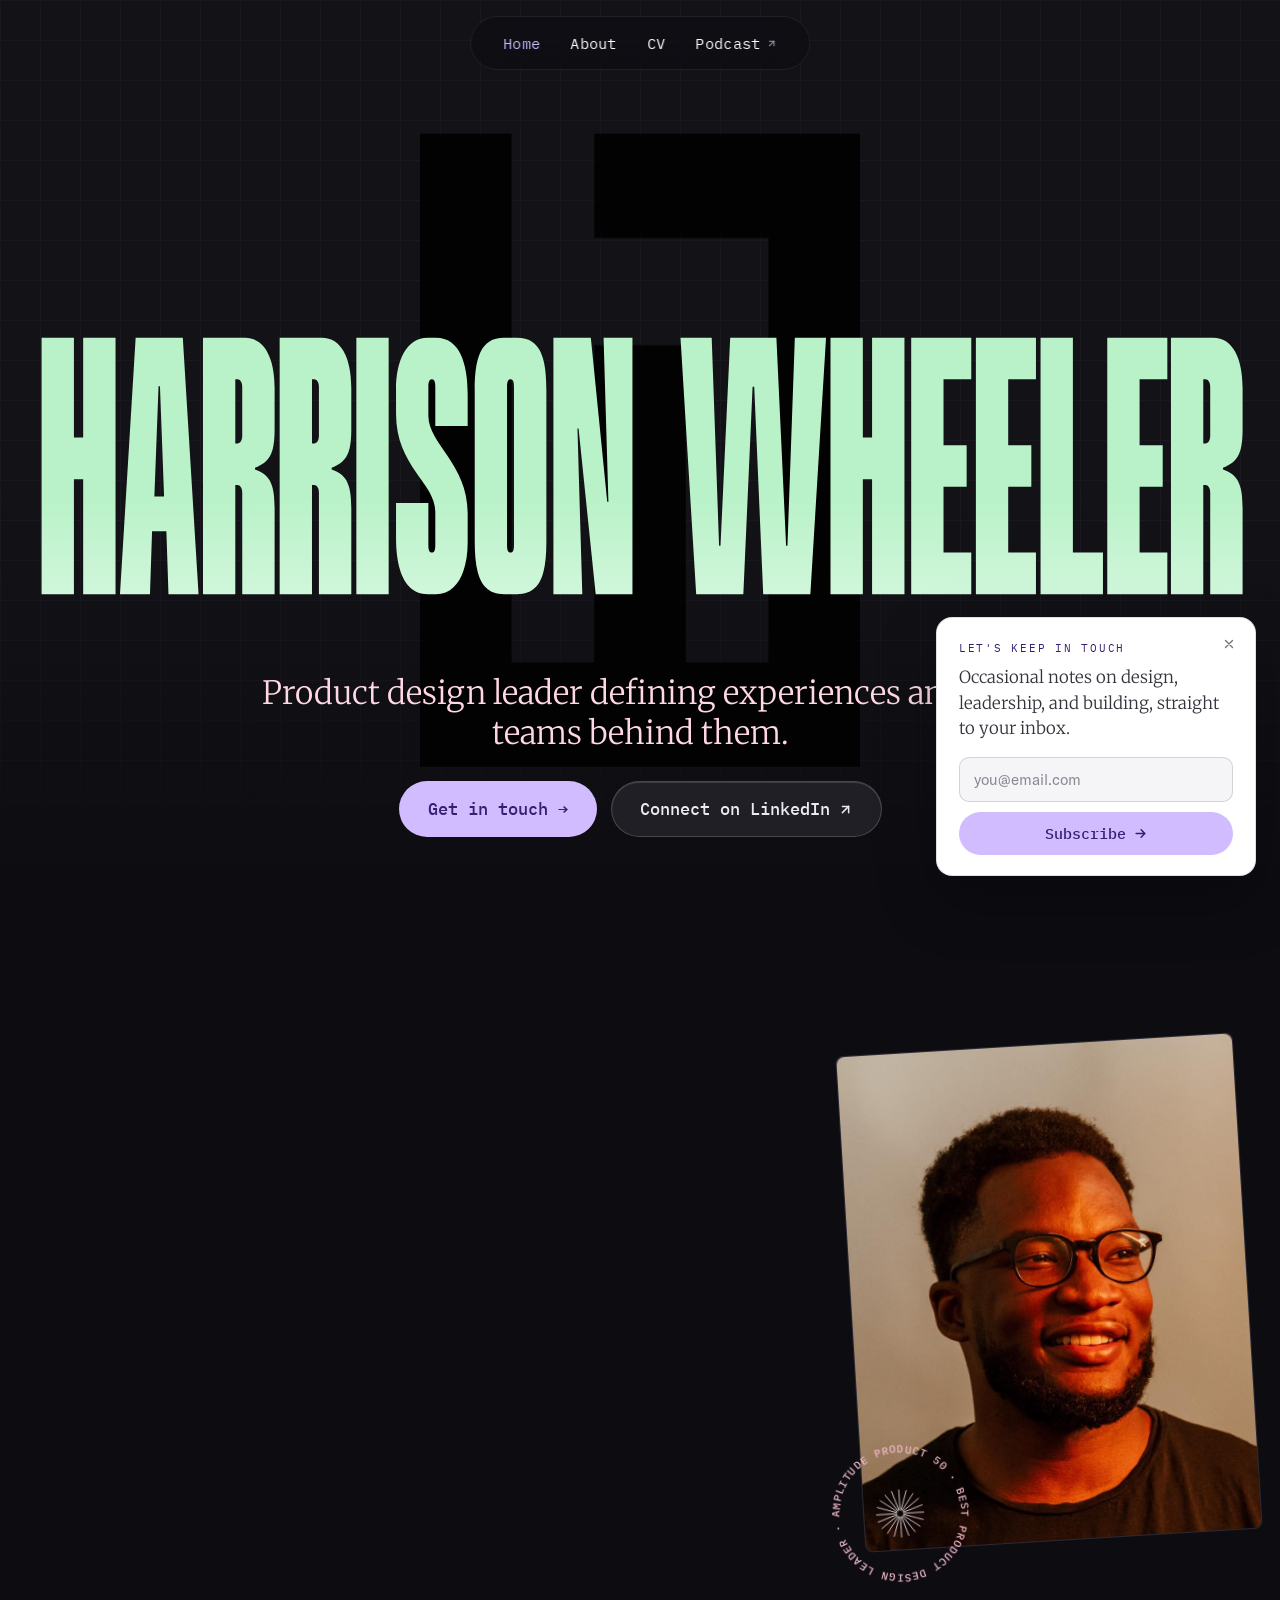
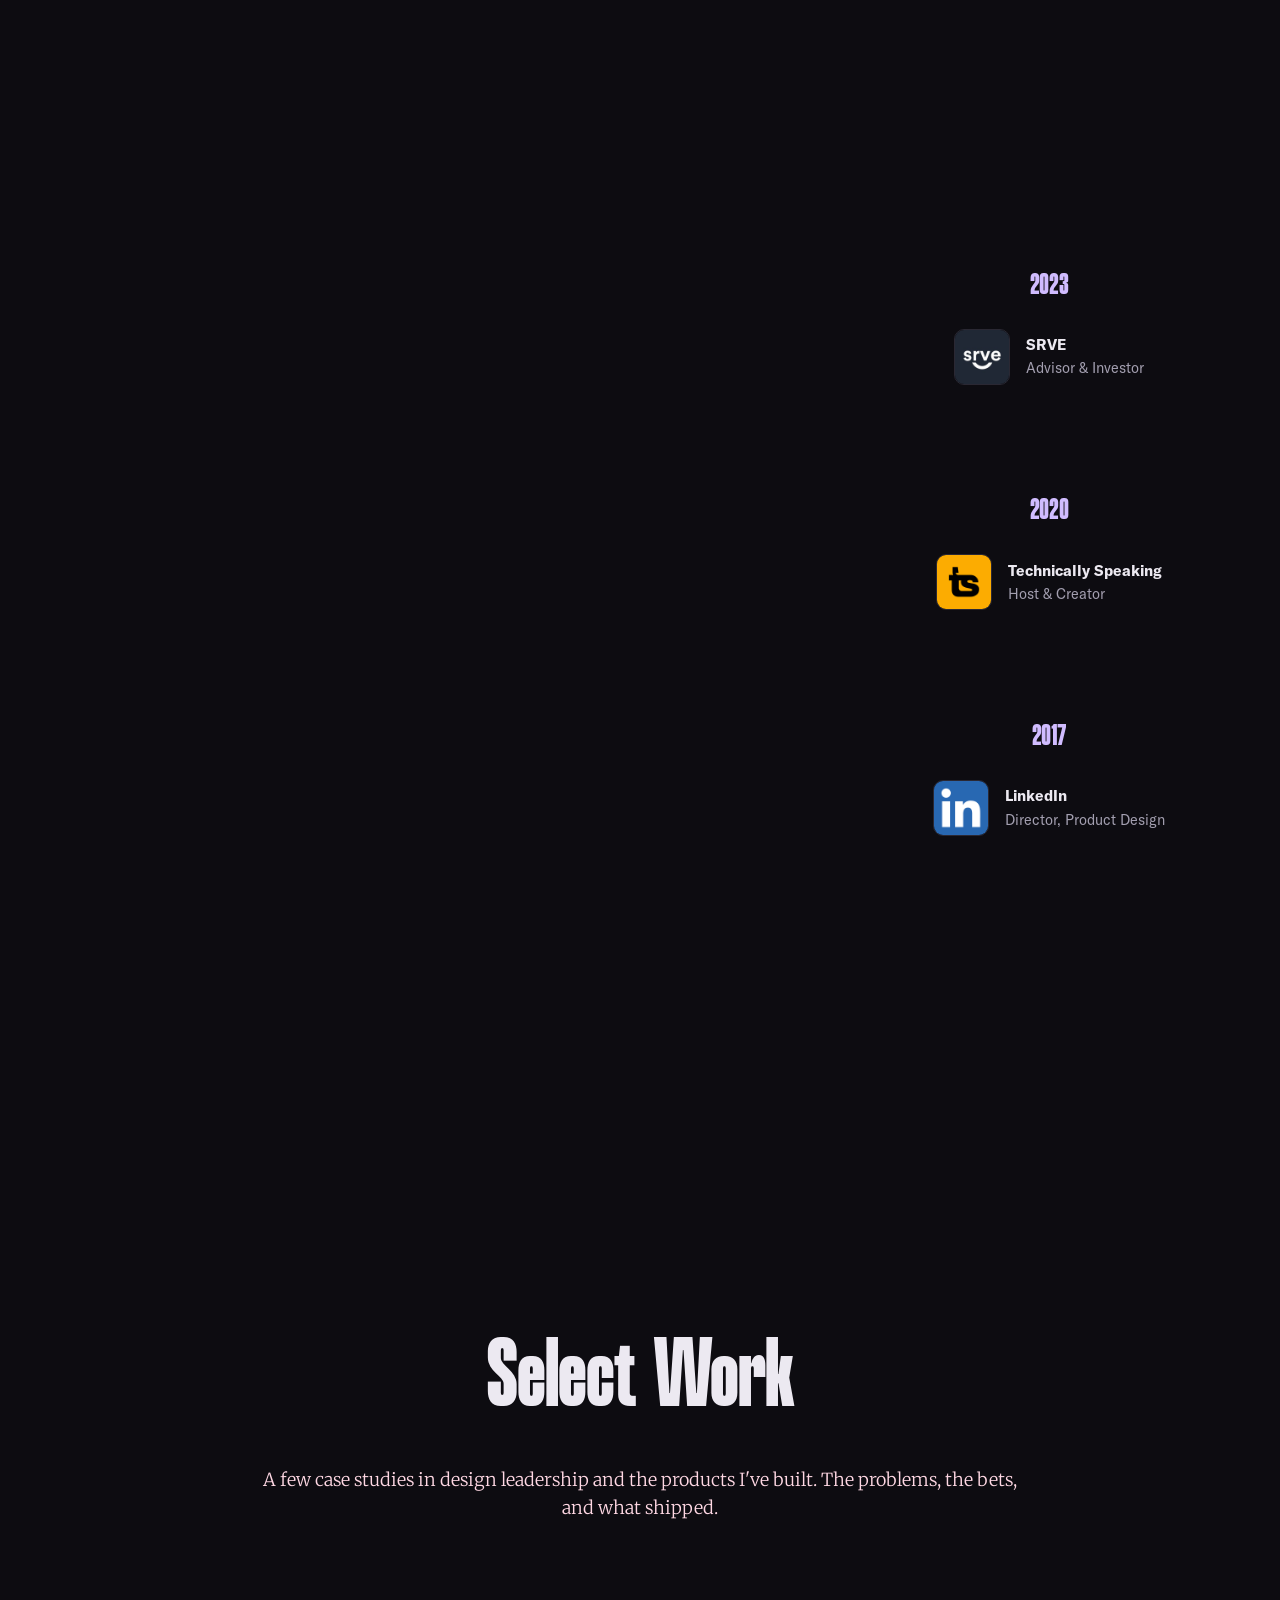
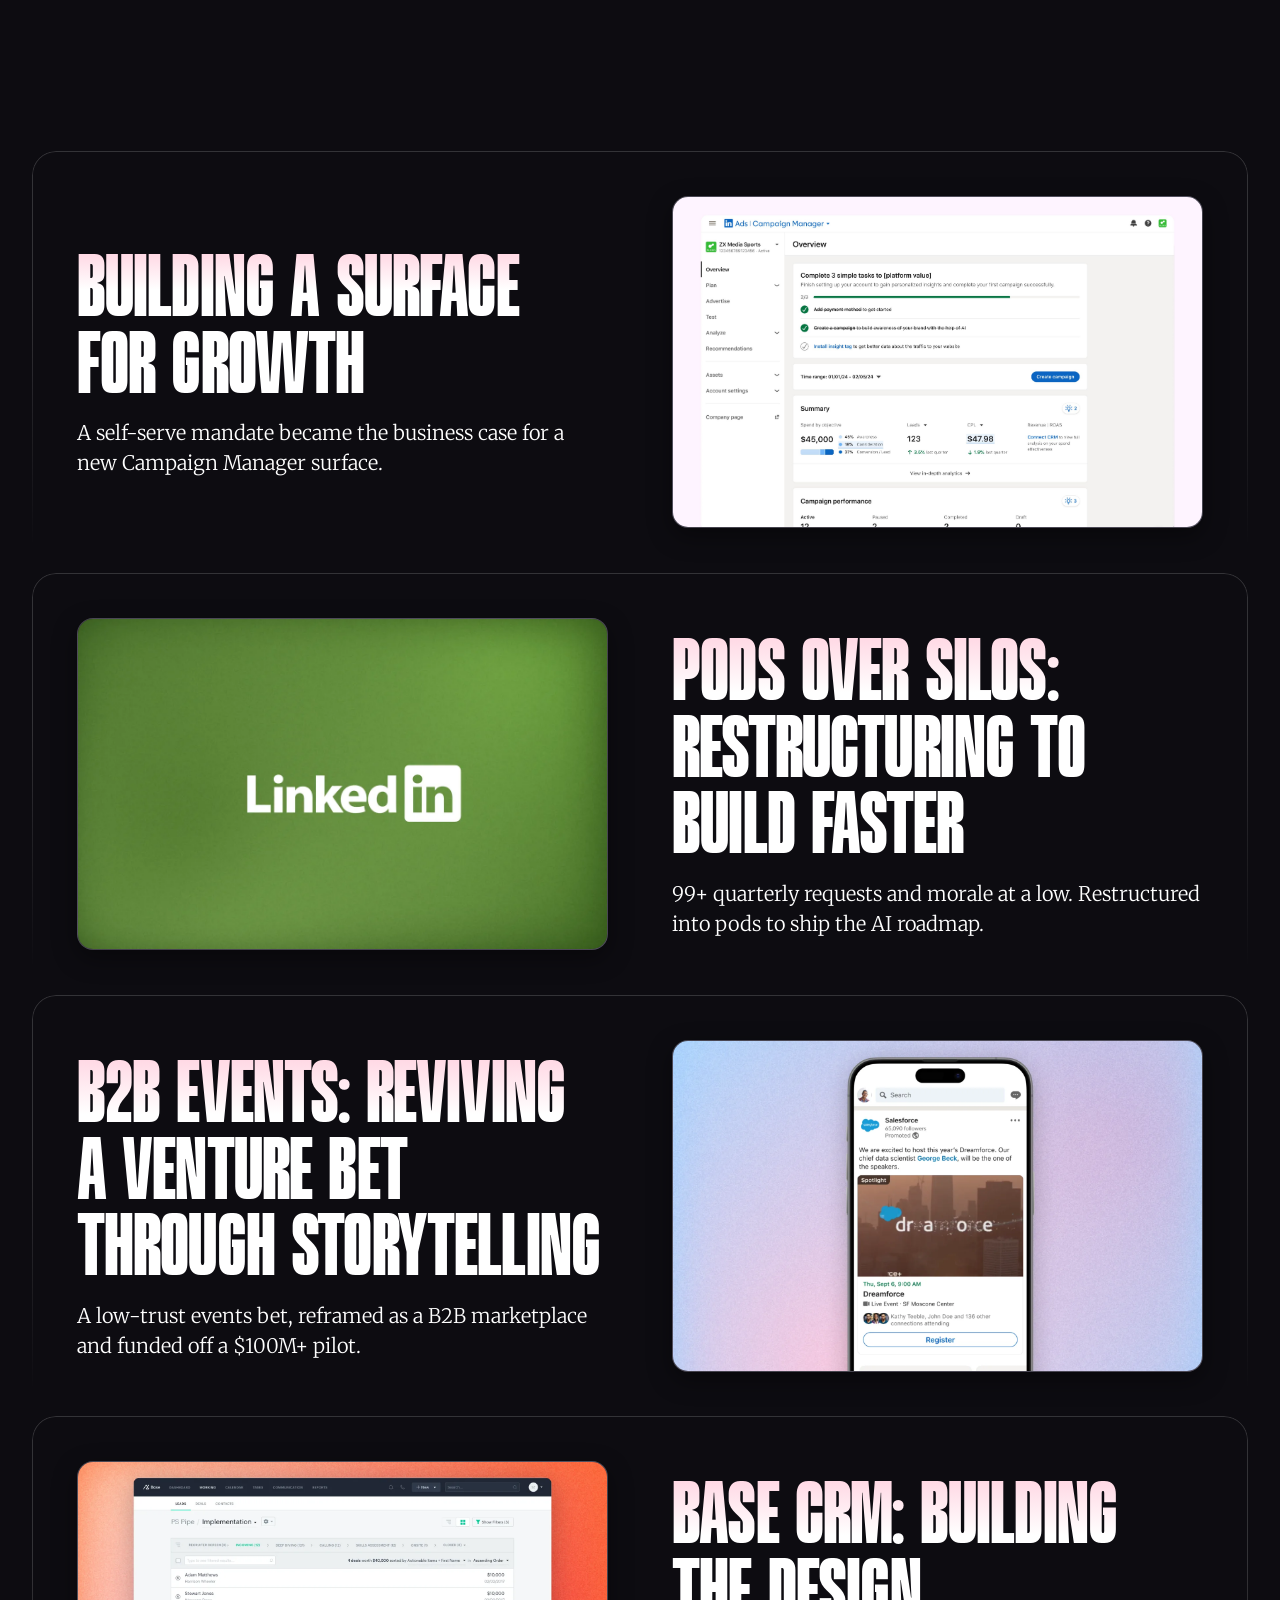
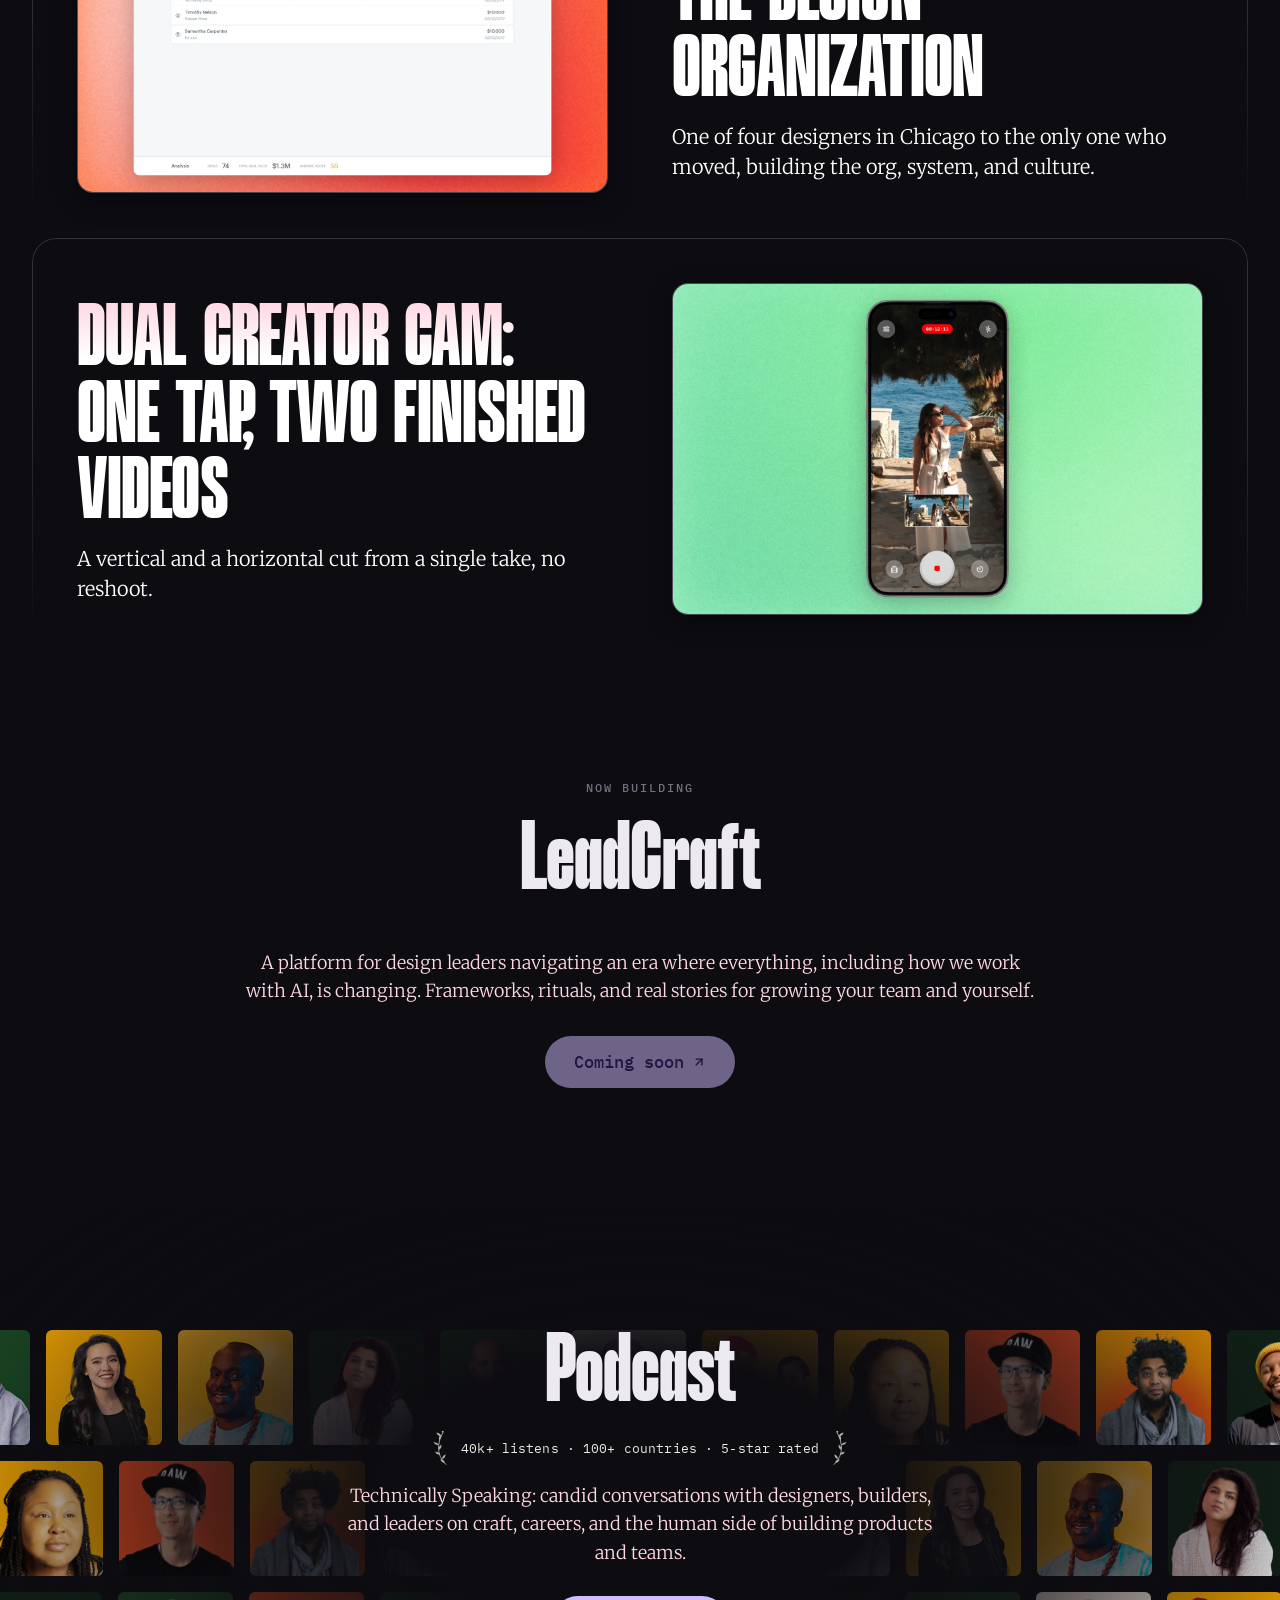
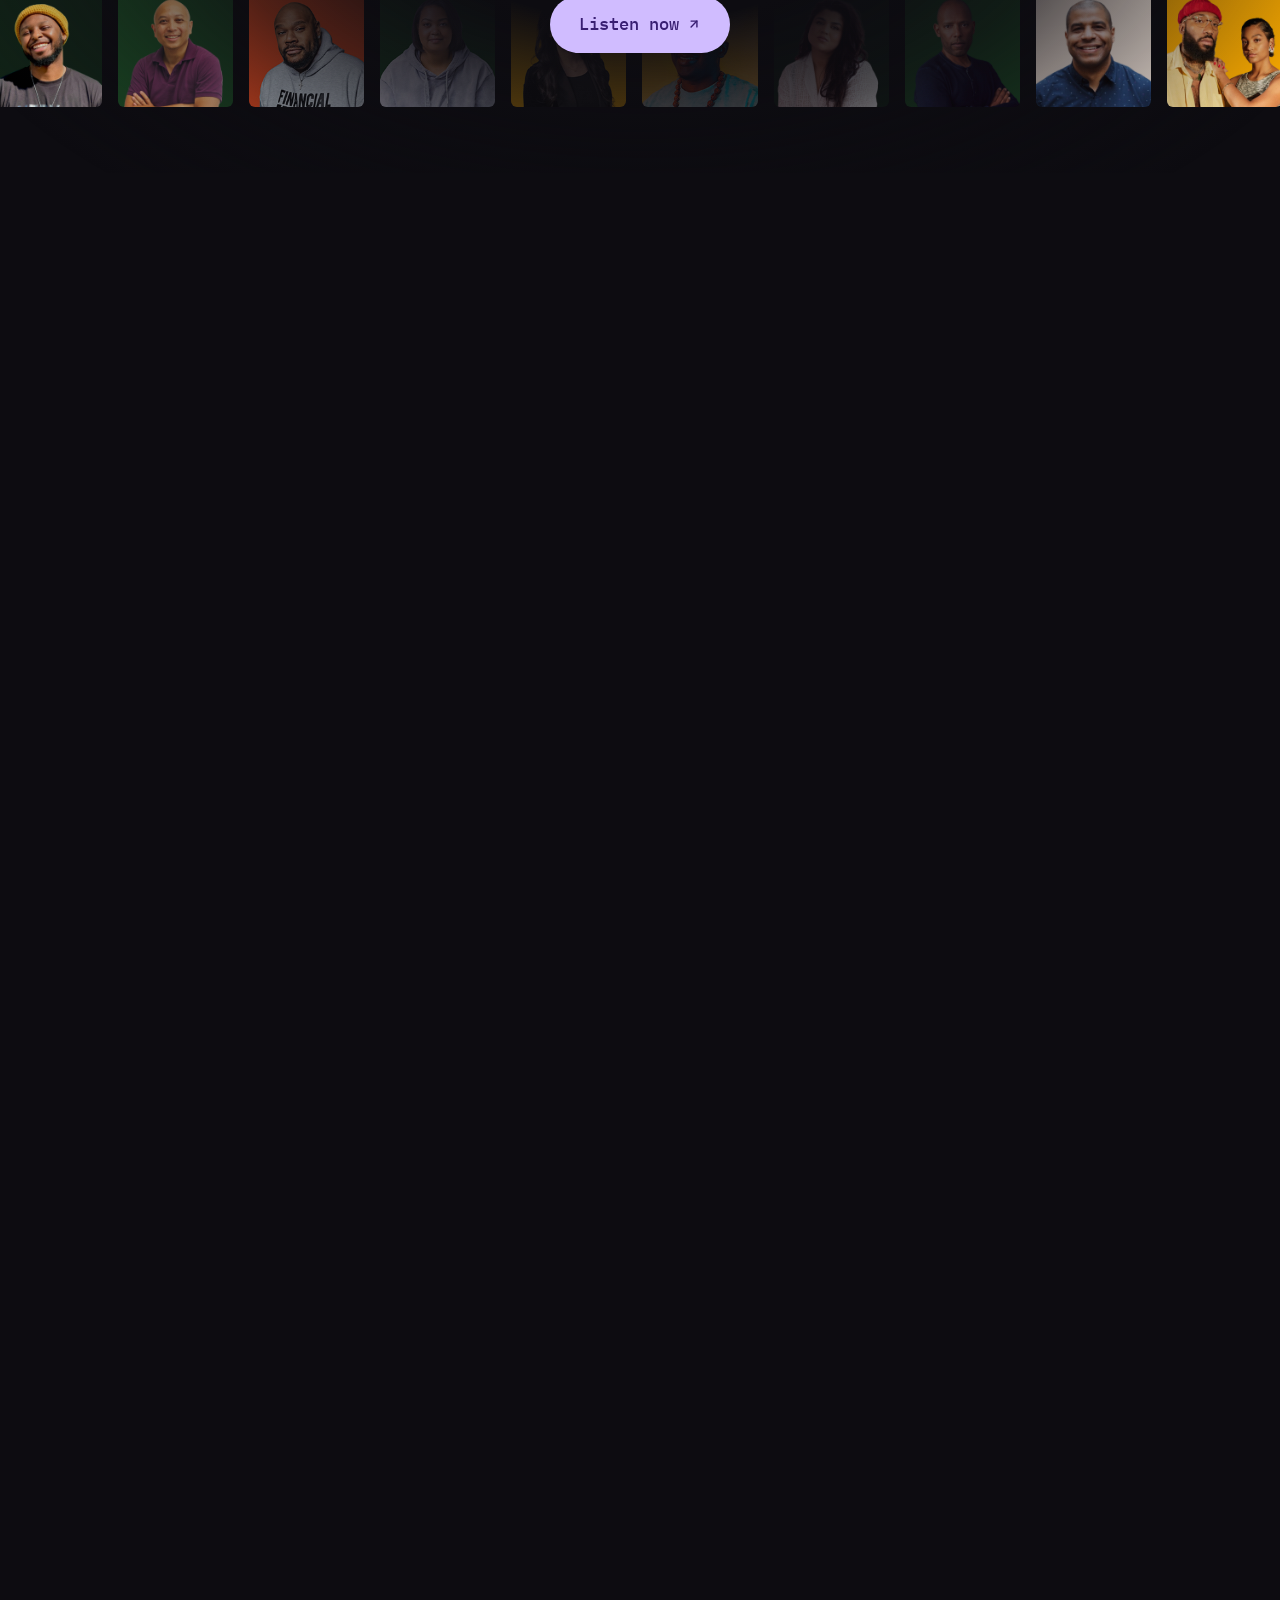
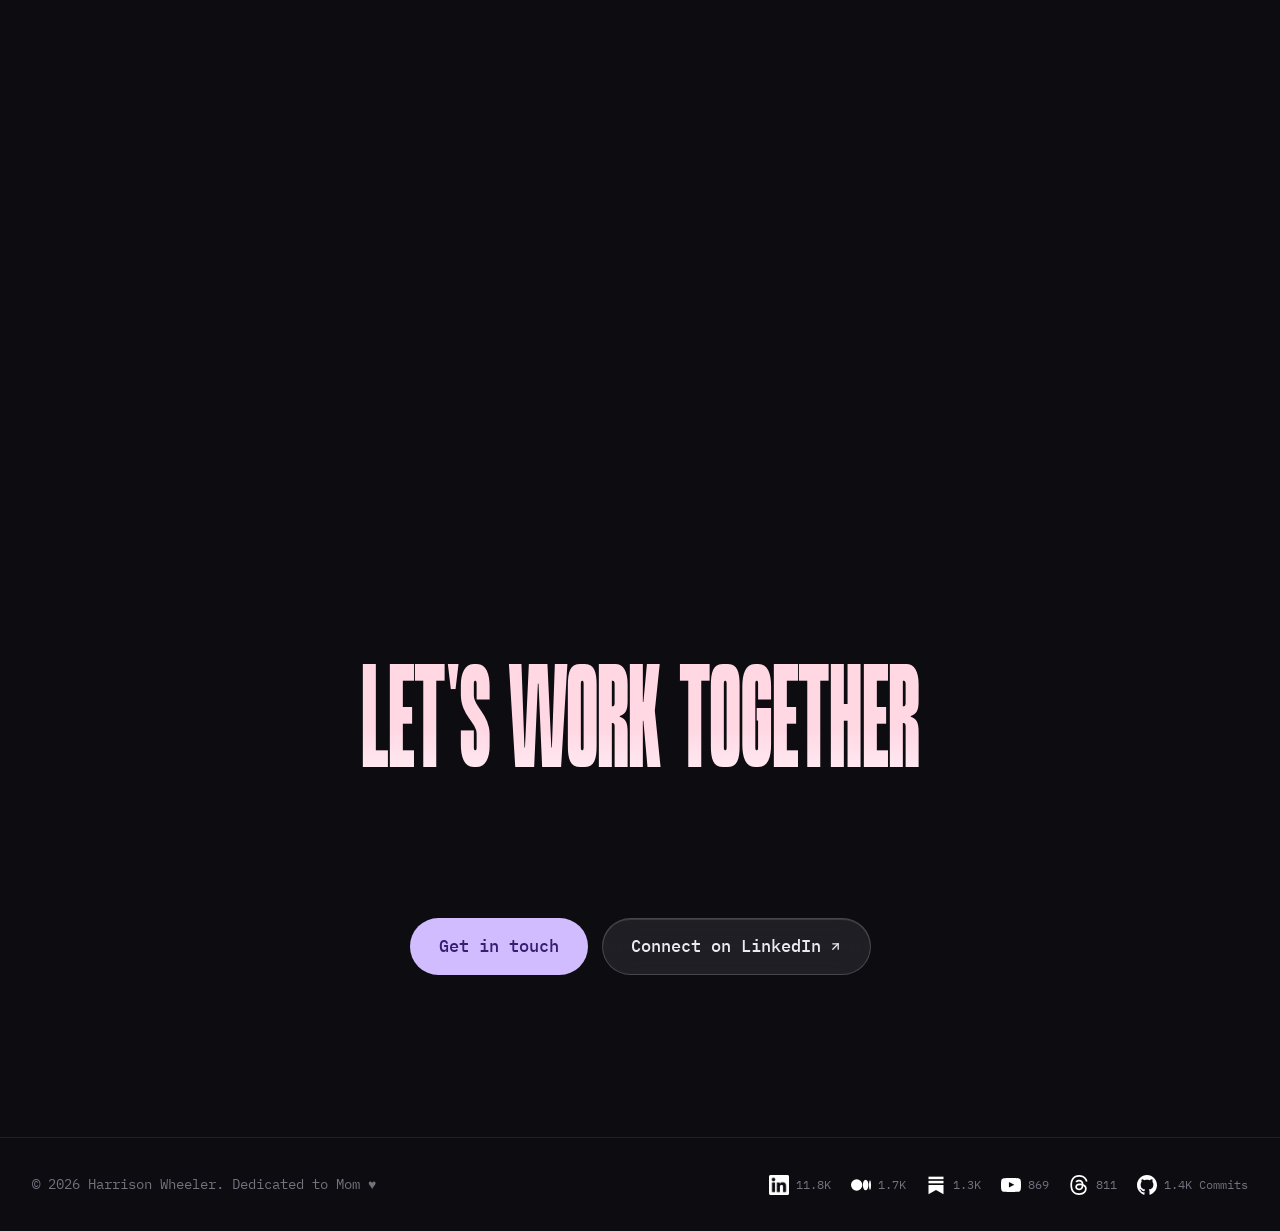
==== commit c8b5fd72: "SEO: clear Event validation errors in the Person graph Rich Results Test flagged 2 of 6 Event items " ====
--- a/index.html
+++ b/index.html
@@ -76,7 +76,9 @@
       {
         "@type": "Person",
         "@id": "https://www.harrisonwheeler.com/#person",
-        "mainEntityOfPage": { "@id": "https://www.harrisonwheeler.com/about#webpage" },
+        "mainEntityOfPage": {
+          "@id": "https://www.harrisonwheeler.com/about#webpage"
+        },
         "name": "Harrison Wheeler",
         "givenName": "Harrison",
         "familyName": "Wheeler",
@@ -87,22 +89,39 @@
           "name": "Milwaukee, Wisconsin, United States",
           "sameAs": "https://en.wikipedia.org/wiki/Milwaukee"
         },
-        "nationality": { "@type": "Country", "name": "United States of America" },
+        "nationality": {
+          "@type": "Country",
+          "name": "United States of America"
+        },
         "knowsLanguage": "en",
         "url": "https://www.harrisonwheeler.com/",
-        "image": { "@id": "https://www.harrisonwheeler.com/#headshot" },
+        "image": {
+          "@id": "https://www.harrisonwheeler.com/#headshot"
+        },
         "description": "Harrison Wheeler is an American design leader, founder, and podcast host. Over a decade leading design at LinkedIn and Zendesk, he scaled design organizations and shipped products used by more than a billion people. He is the founder of LeadCraft and the host and creator of the Technically Speaking podcast.",
         "disambiguatingDescription": "American product design leader, founder of LeadCraft, and host of the Technically Speaking podcast.",
-        "jobTitle": ["Design Leader", "Founder", "Podcast Host"],
+        "jobTitle": [
+          "Design Leader",
+          "Founder",
+          "Podcast Host"
+        ],
         "hasOccupation": [
           {
             "@type": "Occupation",
             "name": "Product Design Leader",
-            "occupationLocation": { "@type": "City", "name": "San Francisco" }
-          },
-          { "@type": "Occupation", "name": "Podcaster" }
+            "occupationLocation": {
+              "@type": "City",
+              "name": "San Francisco"
+            }
+          },
+          {
+            "@type": "Occupation",
+            "name": "Podcaster"
+          }
         ],
-        "worksFor": { "@id": "https://www.harrisonwheeler.com/#leadcraft" },
+        "worksFor": {
+          "@id": "https://www.harrisonwheeler.com/#leadcraft"
+        },
         "alumniOf": [
           {
             "@type": "CollegeOrUniversity",
@@ -121,7 +140,10 @@
             "url": "https://www.zendesk.com/",
             "sameAs": "https://en.wikipedia.org/wiki/Zendesk"
           },
-          { "@type": "Organization", "name": "Base CRM" }
+          {
+            "@type": "Organization",
+            "name": "Base CRM"
+          }
         ],
         "homeLocation": {
           "@type": "Place",
@@ -163,19 +185,28 @@
             "@type": "Article",
             "name": "Amplitude Product 50: The Most Innovative People in Product",
             "url": "https://amplitude.com/blog/product-50-winner-harrison-wheeler",
-            "publisher": { "@type": "Organization", "name": "Amplitude" }
+            "publisher": {
+              "@type": "Organization",
+              "name": "Amplitude"
+            }
           },
           {
             "@type": "PodcastEpisode",
             "name": "The Object-Oriented UX — Introducing object-oriented thinking to LinkedIn",
             "url": "https://ooux.com/resources/episode022",
-            "partOfSeries": { "@type": "PodcastSeries", "name": "The OOUX Podcast" }
+            "partOfSeries": {
+              "@type": "PodcastSeries",
+              "name": "The OOUX Podcast"
+            }
           },
           {
             "@type": "PodcastEpisode",
             "name": "Awkward Silences — How Storytelling Can Make User Research More Impactful",
             "url": "https://podcast.userinterviews.com/episodes/52-the-missing-ingredient-how-storytelling-can-make-user-research-more-impactful-with-harrison-wheeler-ux-design-manager-at-linkedin",
-            "partOfSeries": { "@type": "PodcastSeries", "name": "Awkward Silences" }
+            "partOfSeries": {
+              "@type": "PodcastSeries",
+              "name": "Awkward Silences"
+            }
           }
         ],
         "performerIn": [
@@ -183,31 +214,71 @@
             "@type": "Event",
             "name": "Figma Config 2022 — The Design MC: Facilitating Safe and Inclusive Environments for Feedback",
             "startDate": "2022",
-            "superEvent": { "@type": "Event", "name": "Figma Config" }
+            "location": {
+              "@type": "VirtualLocation",
+              "url": "https://config.figma.com"
+            },
+            "eventAttendanceMode": "https://schema.org/OnlineEventAttendanceMode",
+            "eventStatus": "https://schema.org/EventScheduled",
+            "performer": {
+              "@id": "https://www.harrisonwheeler.com/#person"
+            }
           },
           {
             "@type": "Event",
             "name": "Design Matters Tokyo 2025 — How AI is Reshaping Design Leadership and Culture",
             "startDate": "2025",
-            "location": { "@type": "Place", "name": "Tokyo, Japan" }
+            "location": {
+              "@type": "Place",
+              "name": "Tokyo, Japan"
+            },
+            "eventAttendanceMode": "https://schema.org/OfflineEventAttendanceMode",
+            "eventStatus": "https://schema.org/EventScheduled",
+            "performer": {
+              "@id": "https://www.harrisonwheeler.com/#person"
+            }
           },
           {
             "@type": "Event",
             "name": "SmashingConf New York 2022",
             "startDate": "2022",
-            "location": { "@type": "Place", "name": "New York, New York, United States" }
+            "location": {
+              "@type": "Place",
+              "name": "New York, New York, United States"
+            },
+            "eventAttendanceMode": "https://schema.org/OfflineEventAttendanceMode",
+            "eventStatus": "https://schema.org/EventScheduled",
+            "performer": {
+              "@id": "https://www.harrisonwheeler.com/#person"
+            }
           },
           {
             "@type": "Event",
             "name": "SmashingConf Freiburg 2023",
             "startDate": "2023",
-            "location": { "@type": "Place", "name": "Freiburg, Germany" }
+            "location": {
+              "@type": "Place",
+              "name": "Freiburg, Germany"
+            },
+            "eventAttendanceMode": "https://schema.org/OfflineEventAttendanceMode",
+            "eventStatus": "https://schema.org/EventScheduled",
+            "performer": {
+              "@id": "https://www.harrisonwheeler.com/#person"
+            }
           },
           {
             "@type": "Event",
             "name": "ConveyUX 2025",
             "startDate": "2025",
-            "location": { "@type": "Place", "name": "Seattle, Washington, United States" }
+            "location": {
+              "@type": "Place",
+              "name": "Seattle, Washington, United States"
+            },
+            "eventAttendanceMode": "https://schema.org/OfflineEventAttendanceMode",
+            "eventStatus": "https://schema.org/EventScheduled",
+            "performer": {
+              "@id": "https://www.harrisonwheeler.com/#person"
+            }
           }
         ]
       },
@@ -225,7 +296,9 @@
         "@id": "https://www.harrisonwheeler.com/#leadcraft",
         "name": "LeadCraft",
         "description": "A platform for design leaders navigating an era where everything, including how we work with AI, is changing. Frameworks, rituals, and real stories for growing your team and yourself.",
-        "founder": { "@id": "https://www.harrisonwheeler.com/#person" },
+        "founder": {
+          "@id": "https://www.harrisonwheeler.com/#person"
+        },
         "url": "https://www.harrisonwheeler.com/"
       },
       {
@@ -234,8 +307,12 @@
         "name": "Technically Speaking",
         "url": "https://technicallyspeakinghw.com",
         "description": "Candid conversations with designers, builders, and leaders on craft, careers, and the human side of building products and teams.",
-        "author": { "@id": "https://www.harrisonwheeler.com/#person" },
-        "creator": { "@id": "https://www.harrisonwheeler.com/#person" },
+        "author": {
+          "@id": "https://www.harrisonwheeler.com/#person"
+        },
+        "creator": {
+          "@id": "https://www.harrisonwheeler.com/#person"
+        },
         "sameAs": [
           "https://www.youtube.com/@TechnicallySpeakingHW",
           "https://technicallyspeakinghw.substack.com"
@@ -248,9 +325,15 @@
         "name": "Harrison Wheeler",
         "description": "The personal site of Harrison Wheeler, product design leader, founder, and podcast host.",
         "inLanguage": "en-US",
-        "publisher": { "@id": "https://www.harrisonwheeler.com/#person" },
-        "copyrightHolder": { "@id": "https://www.harrisonwheeler.com/#person" },
-        "about": { "@id": "https://www.harrisonwheeler.com/#person" }
+        "publisher": {
+          "@id": "https://www.harrisonwheeler.com/#person"
+        },
+        "copyrightHolder": {
+          "@id": "https://www.harrisonwheeler.com/#person"
+        },
+        "about": {
+          "@id": "https://www.harrisonwheeler.com/#person"
+        }
       },
       {
         "@type": "WebPage",
@@ -258,9 +341,15 @@
         "url": "https://www.harrisonwheeler.com/",
         "name": "Harrison Wheeler — Design leader, builder, community maker",
         "description": "Harrison Wheeler is a design leader who has spent over a decade leading design teams at companies like LinkedIn and Zendesk, scaling organizations and shipping products used by more than a billion people.",
-        "isPartOf": { "@id": "https://www.harrisonwheeler.com/#website" },
-        "about": { "@id": "https://www.harrisonwheeler.com/#person" },
-        "primaryImageOfPage": { "@id": "https://www.harrisonwheeler.com/#headshot" },
+        "isPartOf": {
+          "@id": "https://www.harrisonwheeler.com/#website"
+        },
+        "about": {
+          "@id": "https://www.harrisonwheeler.com/#person"
+        },
+        "primaryImageOfPage": {
+          "@id": "https://www.harrisonwheeler.com/#headshot"
+        },
         "inLanguage": "en-US"
       }
     ]
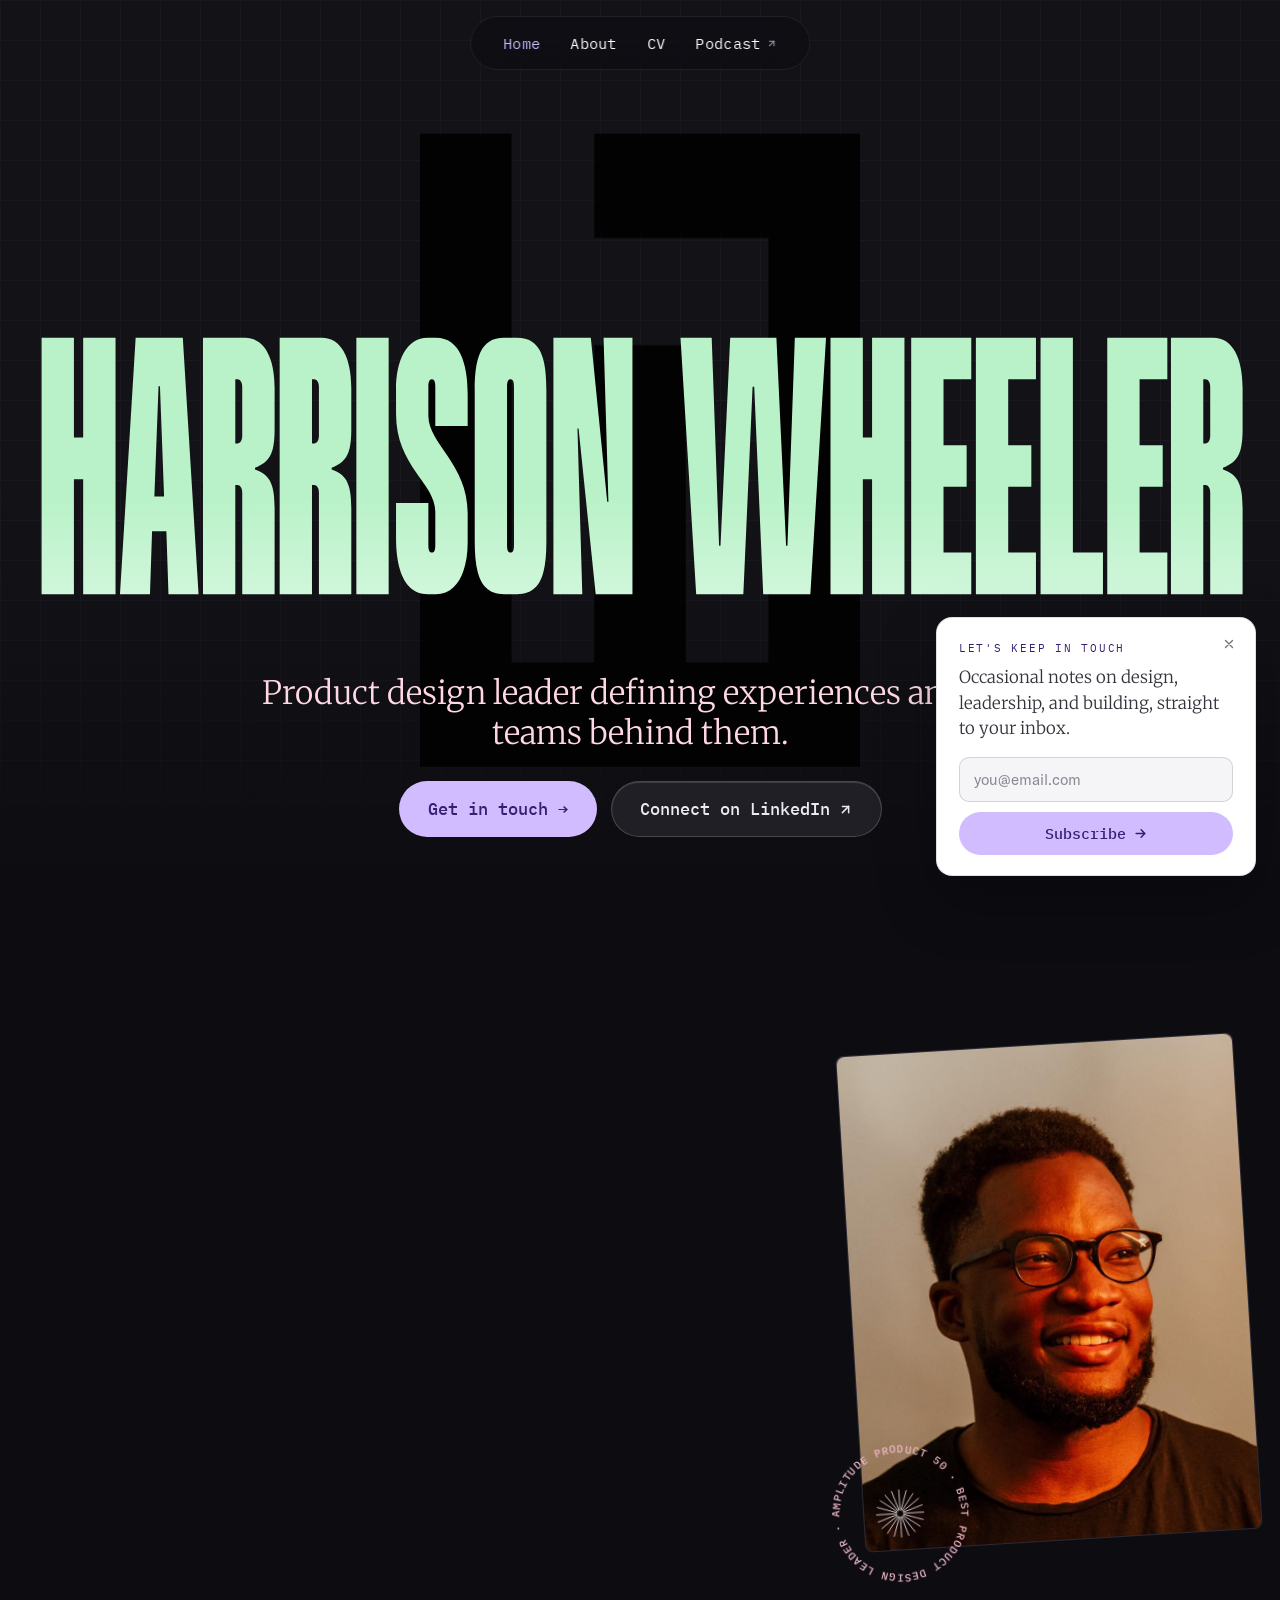
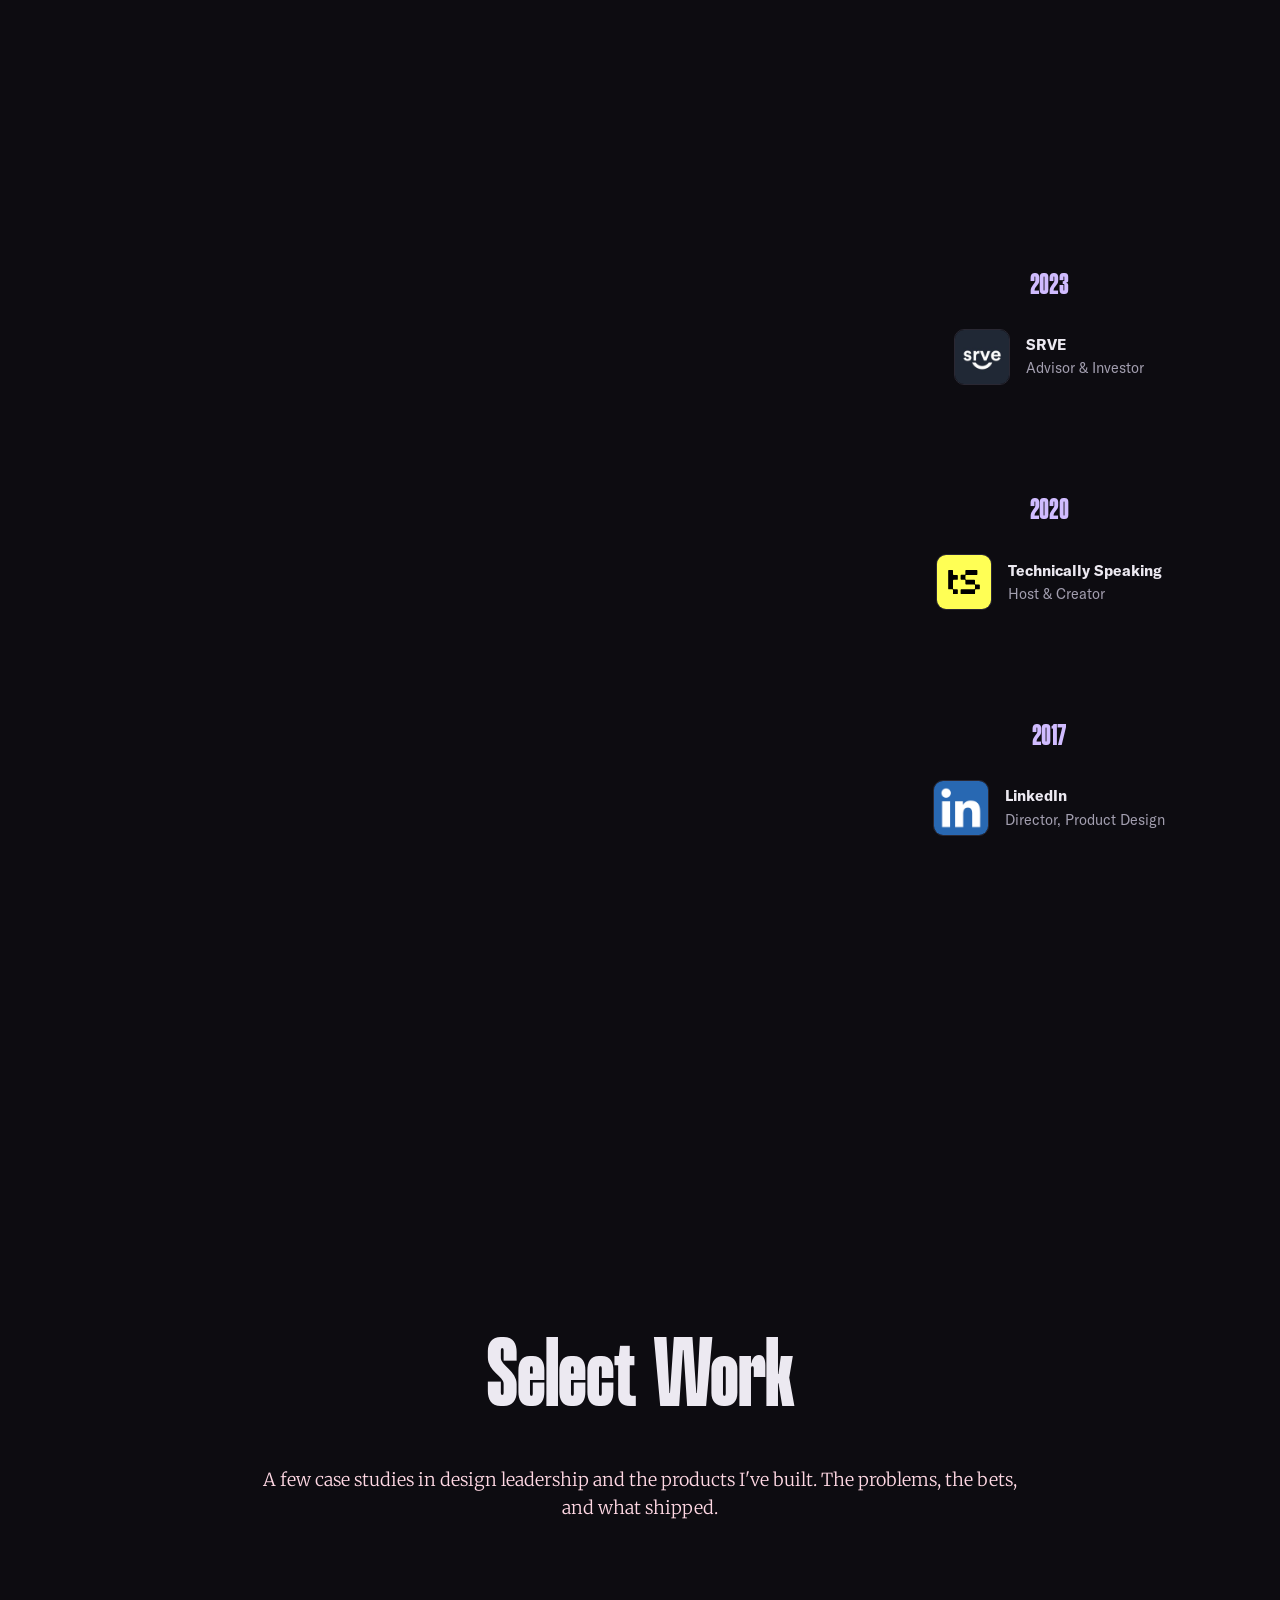
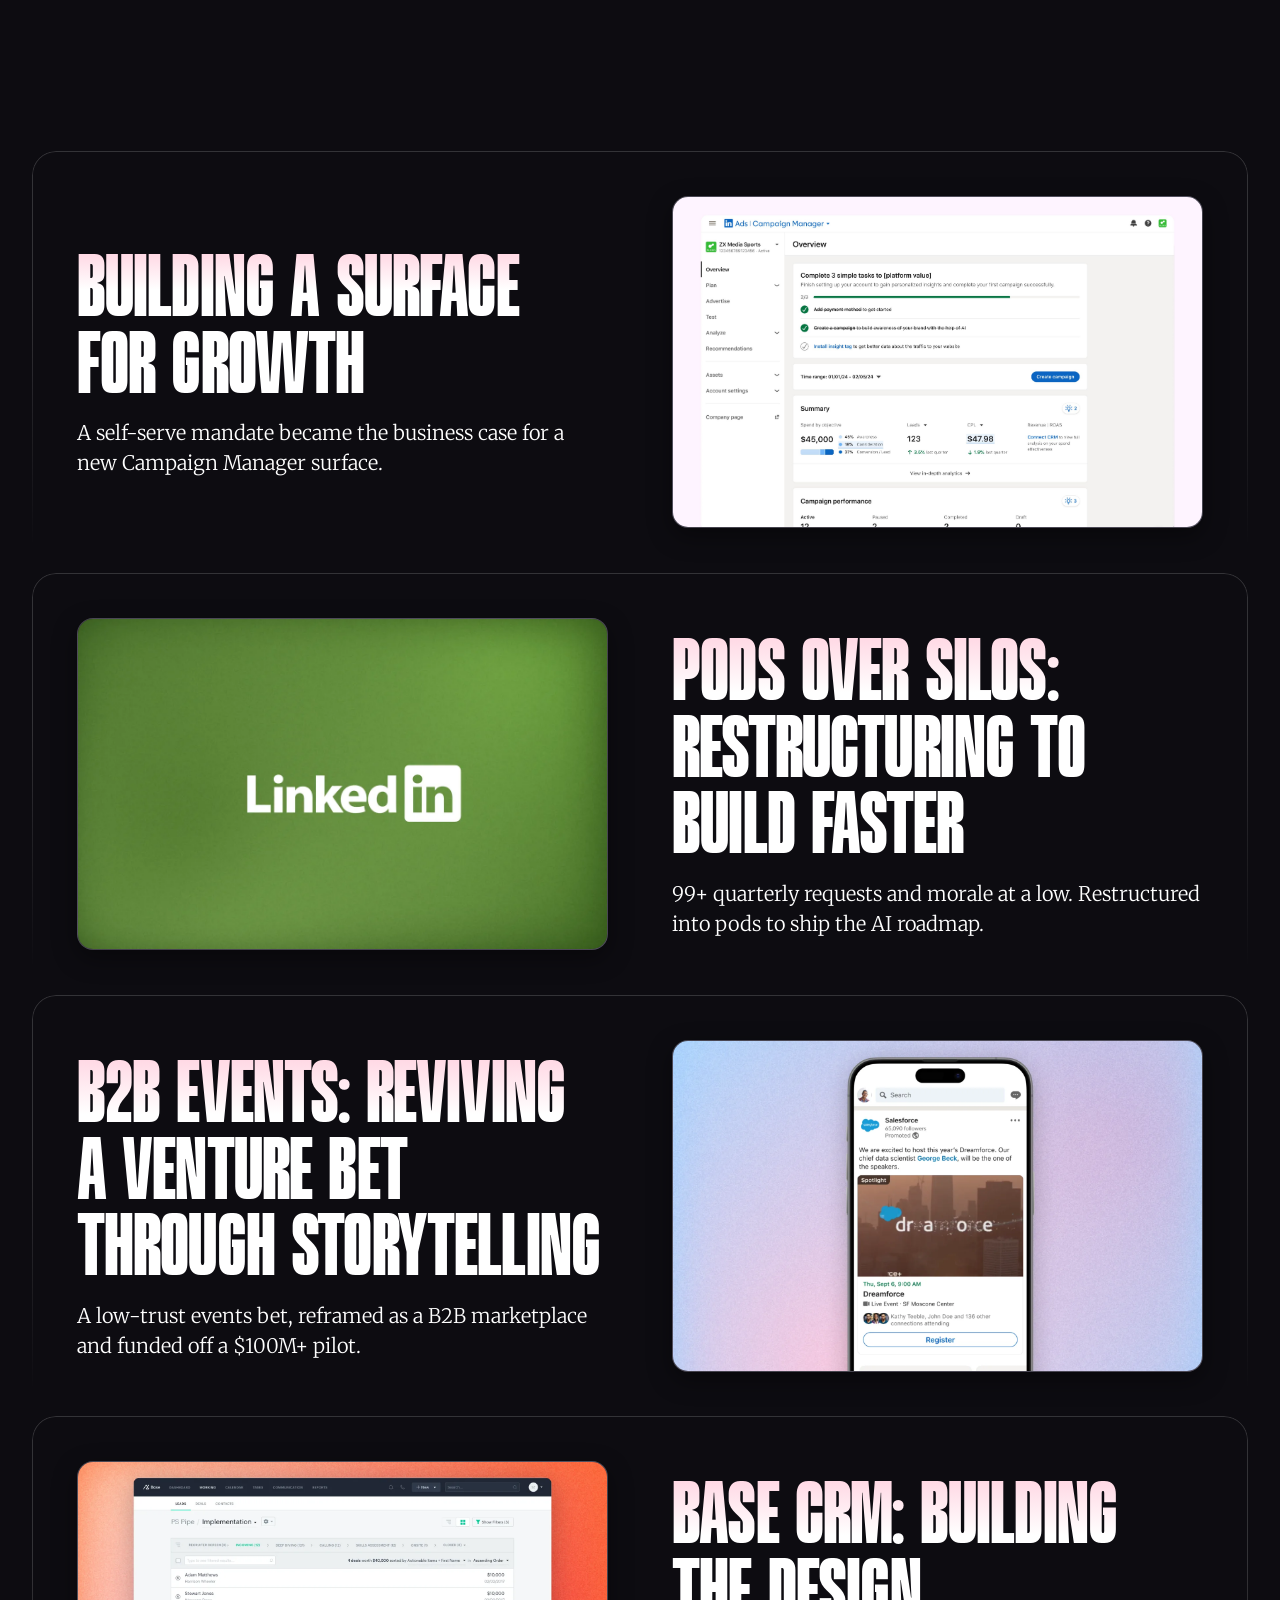
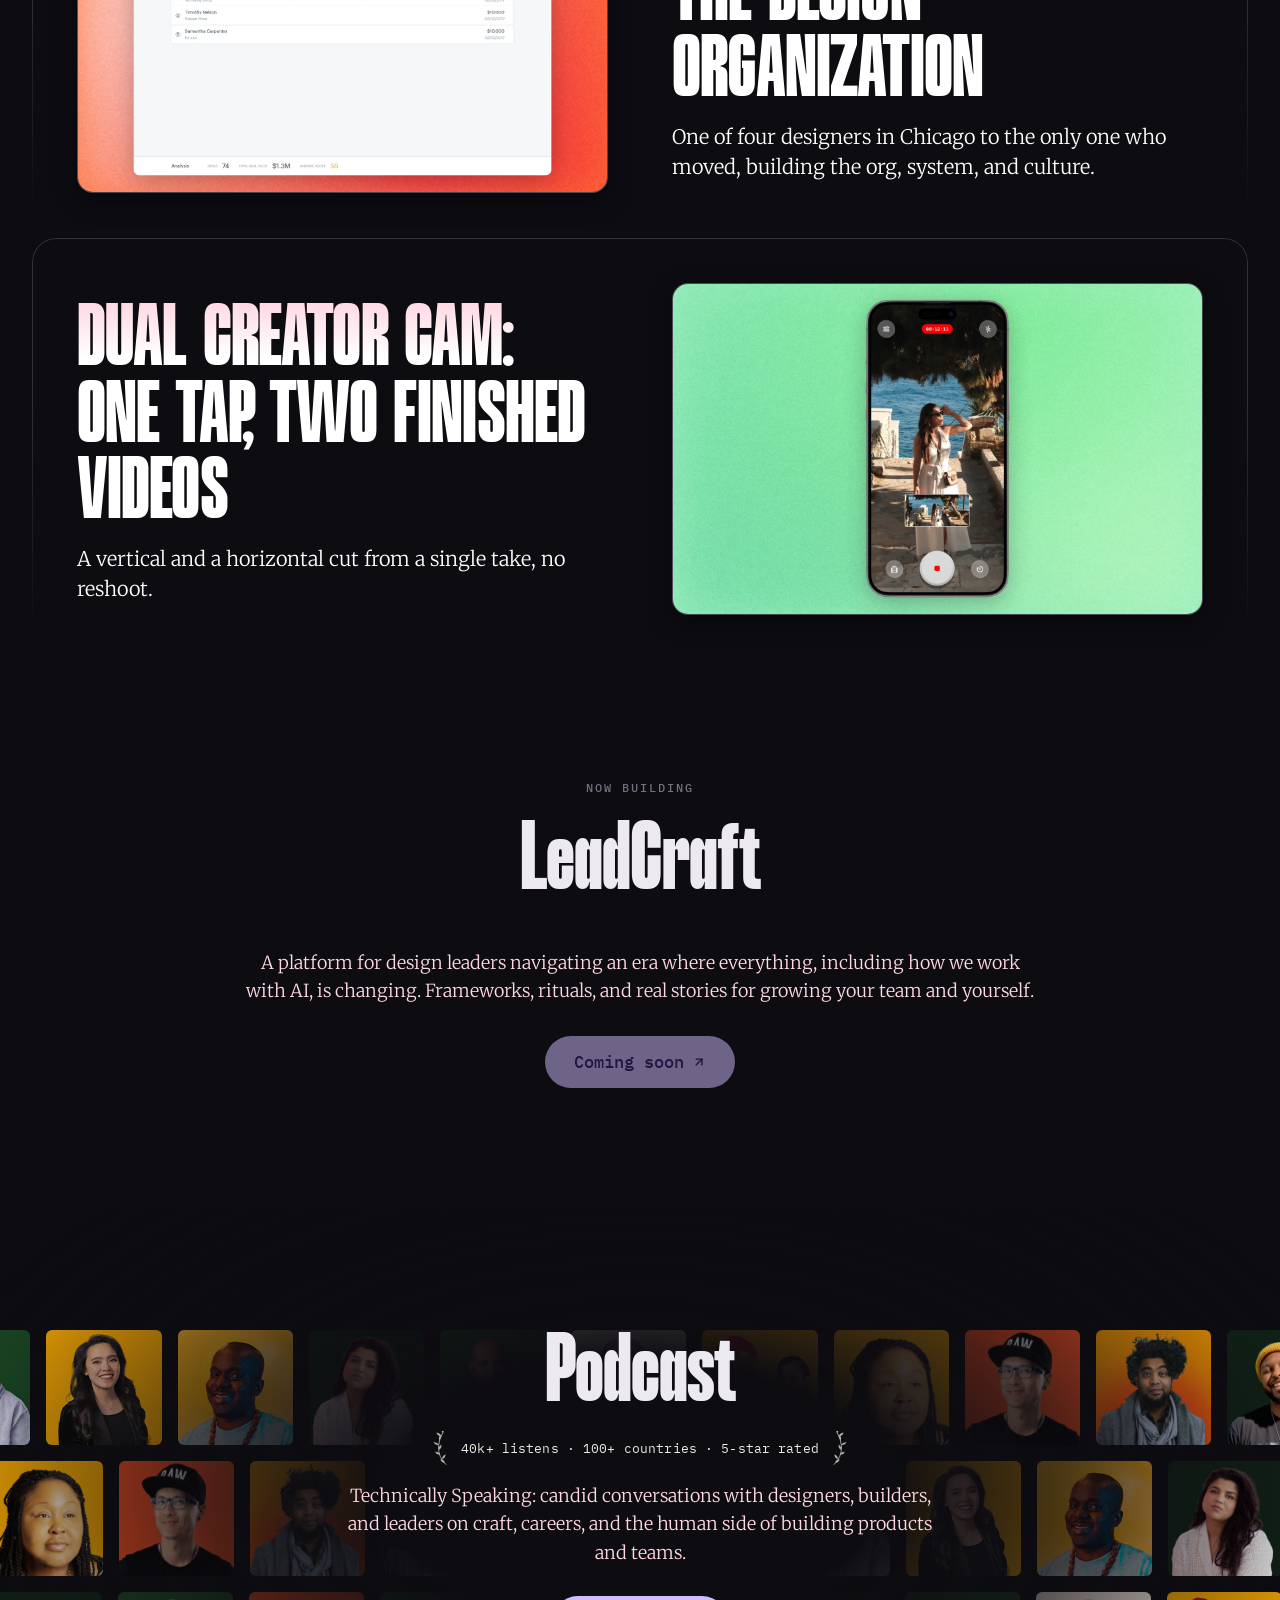
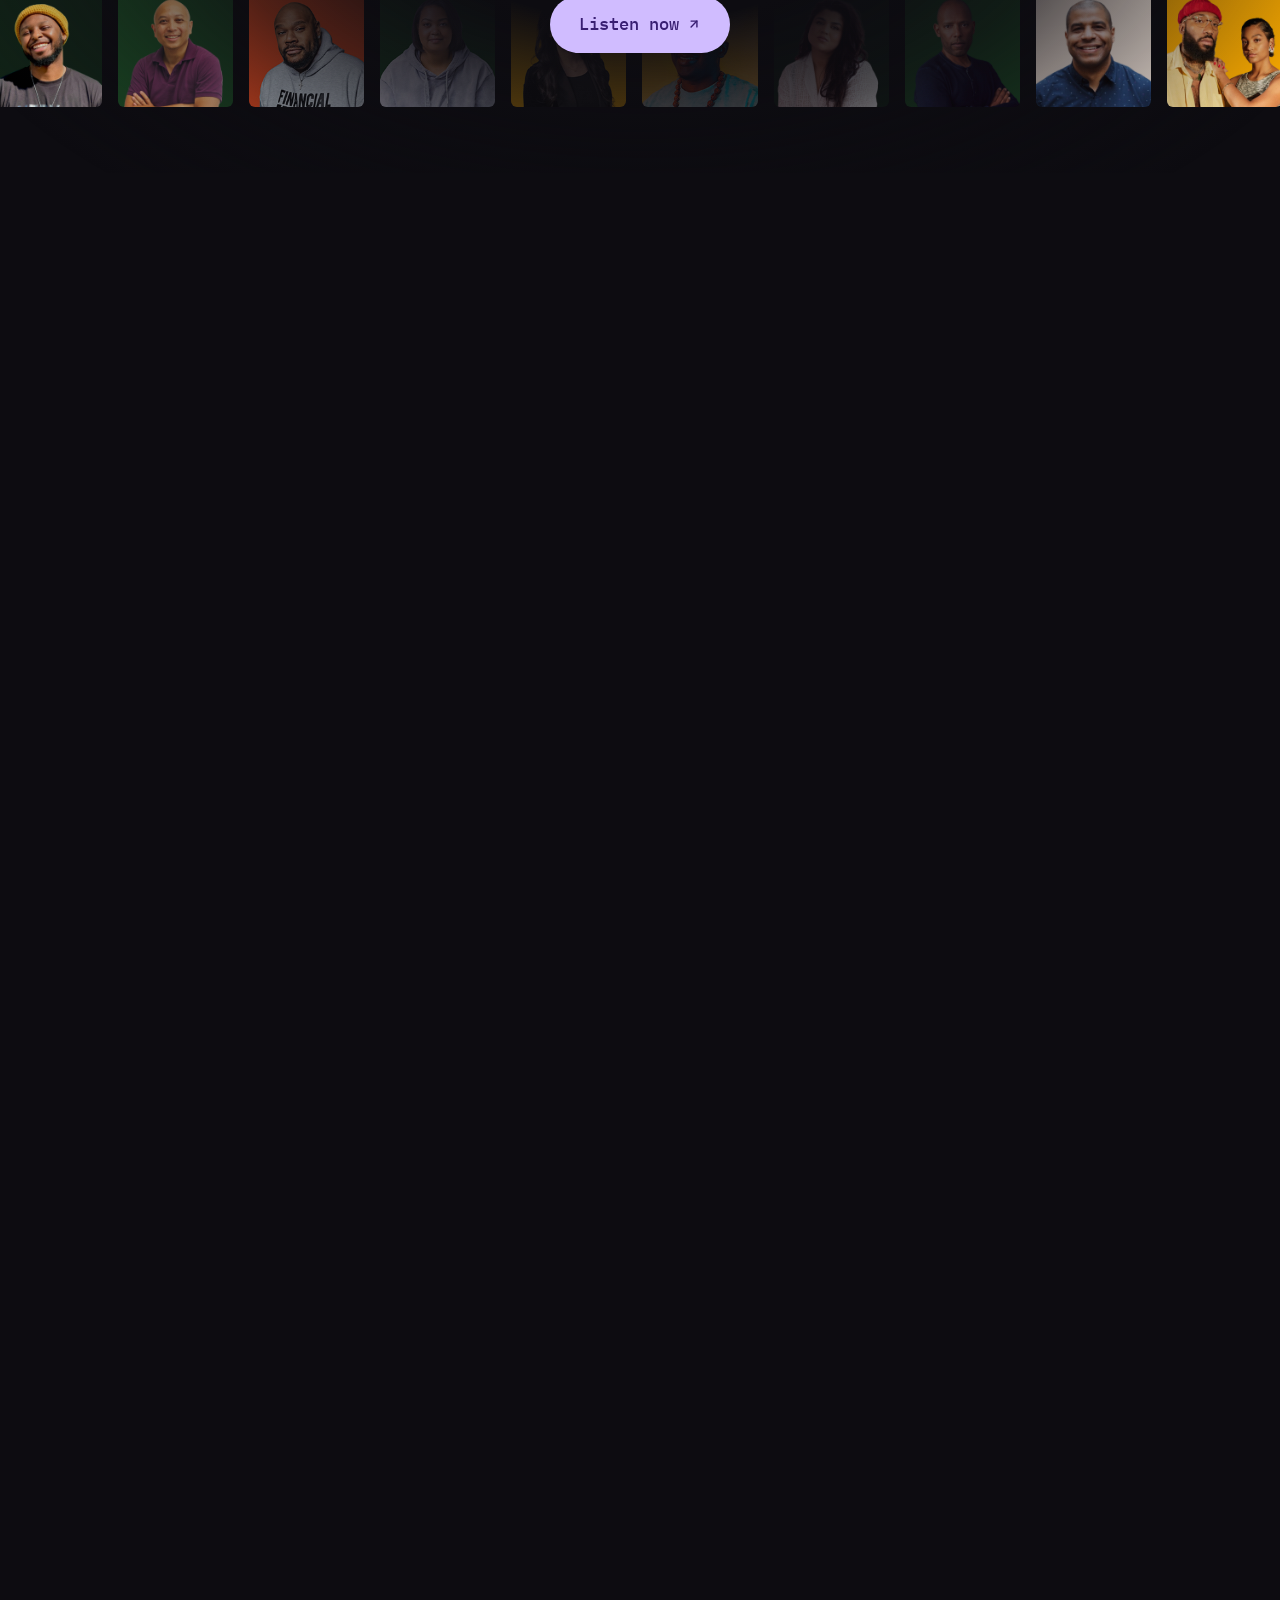
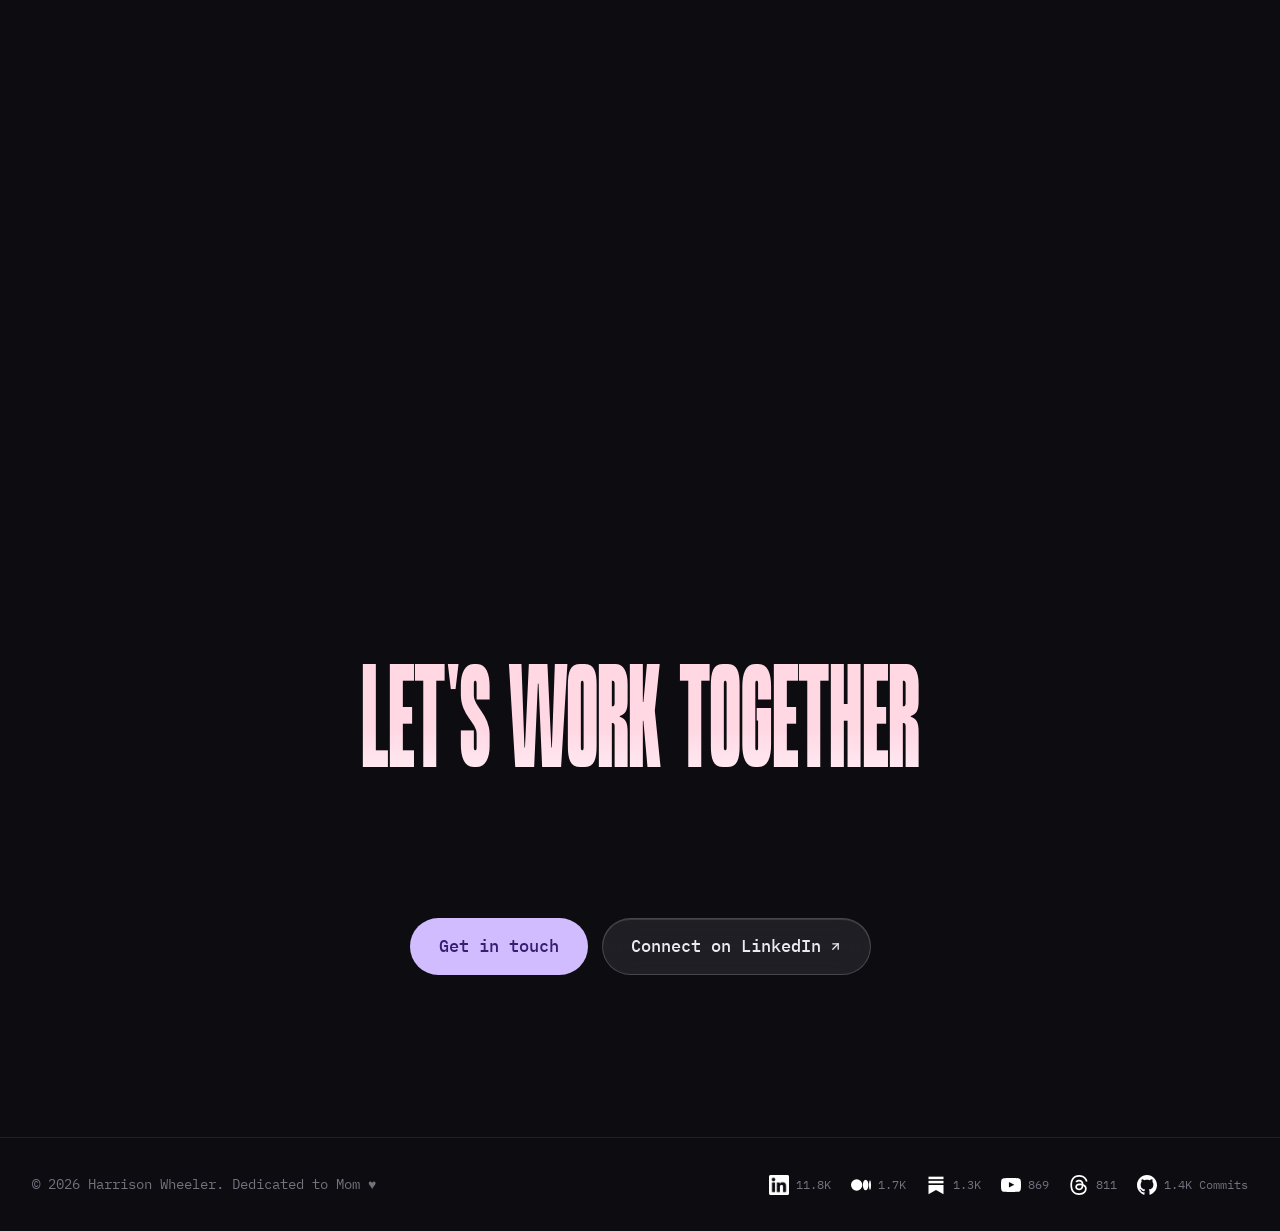
==== commit 3bdd2a12: "Add Technically Speaking Live Tokyo banner and new TS logo - Yellow (#FFFF55) marquee banner at the " ====
--- a/index.html
+++ b/index.html
@@ -361,6 +361,10 @@
   <div class="hero-loadbar" aria-hidden="true"></div>
   <!-- ── Nav ── -->
   <header class="nav">
+    <!-- Event banner: Technically Speaking Live Tokyo. Hidden automatically after the event by main.js (data-ends). -->
+    <a class="event-banner" href="https://luma.com/iopr7l4y" target="_blank" rel="noopener" data-ends="2026-11-29T22:00:00+09:00" aria-label="Technically Speaking Live: Tokyo, Sunday November 29 at 5:30 PM at Zatsudan. Get tickets on Luma (opens in a new tab)">
+      <span class="event-banner-track"><span class="event-banner-item"><strong>Technically Speaking Live: Tokyo</strong><span class="event-banner-sep" aria-hidden="true">✦</span>Sun, Nov 29 · 5:30 PM<span class="event-banner-sep" aria-hidden="true">✦</span>Zatsudan, Tokyo<span class="event-banner-sep" aria-hidden="true">✦</span>Get tickets on Luma →<span class="event-banner-sep" aria-hidden="true">✦</span></span><span class="event-banner-item" aria-hidden="true"><strong>Technically Speaking Live: Tokyo</strong><span class="event-banner-sep" aria-hidden="true">✦</span>Sun, Nov 29 · 5:30 PM<span class="event-banner-sep" aria-hidden="true">✦</span>Zatsudan, Tokyo<span class="event-banner-sep" aria-hidden="true">✦</span>Get tickets on Luma →<span class="event-banner-sep" aria-hidden="true">✦</span></span><span class="event-banner-item" aria-hidden="true"><strong>Technically Speaking Live: Tokyo</strong><span class="event-banner-sep" aria-hidden="true">✦</span>Sun, Nov 29 · 5:30 PM<span class="event-banner-sep" aria-hidden="true">✦</span>Zatsudan, Tokyo<span class="event-banner-sep" aria-hidden="true">✦</span>Get tickets on Luma →<span class="event-banner-sep" aria-hidden="true">✦</span></span><span class="event-banner-item" aria-hidden="true"><strong>Technically Speaking Live: Tokyo</strong><span class="event-banner-sep" aria-hidden="true">✦</span>Sun, Nov 29 · 5:30 PM<span class="event-banner-sep" aria-hidden="true">✦</span>Zatsudan, Tokyo<span class="event-banner-sep" aria-hidden="true">✦</span>Get tickets on Luma →<span class="event-banner-sep" aria-hidden="true">✦</span></span></span>
+    </a>
     <div class="nav-inner">
       <a class="nav-logo" href="/"><img class="nav-logo-img" src="assets/hwlogo.svg" alt="Harrison Wheeler logo" width="36" /><span class="nav-logo-name">Harrison Wheeler</span></a>
       <button class="nav-toggle" aria-label="Menu" aria-expanded="false"><span></span><span></span><span></span></button>
@@ -422,7 +426,7 @@
           <div class="timeline-group">
             <p class="timeline-year">2020</p>
             <div class="timeline-item">
-              <span class="timeline-logo"><img src="assets/logos/technicallyspeaking.jpg" alt="" loading="lazy" width="256" height="256" /></span>
+              <span class="timeline-logo"><img src="assets/logos/technicallyspeaking.svg" alt="" loading="lazy" width="256" height="256" /></span>
               <span><strong>Technically Speaking</strong><em>Host &amp; Creator</em></span>
             </div>
           </div>
--- a/assets/css/styles.css
+++ b/assets/css/styles.css
@@ -2003,3 +2003,34 @@
 @media (max-width: 560px) {
   .subpop { right: 16px; bottom: 16px; }
 }
+
+/* ── Event banner (marquee) ───────────────────────────────────────
+   Full-width Technically Speaking yellow strip at the very top of the
+   fixed header. The track holds four copies of the message and slides
+   by one quarter of its width, so the loop is seamless. */
+.event-banner {
+  display: block; position: relative; overflow: hidden;
+  height: 34px; background: #FFFF55; color: #000;
+  font-family: var(--mono); font-size: .82rem; letter-spacing: .02em;
+  text-decoration: none; white-space: nowrap;
+}
+.event-banner:hover { background: #ffff7a; }
+.event-banner:focus-visible { outline: 2px solid #000; outline-offset: -4px; }
+.event-banner-track {
+  display: inline-flex; height: 100%; align-items: center;
+  animation: event-marquee 32s linear infinite;
+  will-change: transform;
+}
+.event-banner:hover .event-banner-track,
+.event-banner:focus-visible .event-banner-track { animation-play-state: paused; }
+.event-banner-item { display: inline-flex; align-items: center; flex: 0 0 auto; padding-left: 28px; }
+.event-banner-item strong { font-weight: 500; text-transform: uppercase; letter-spacing: .06em; }
+.event-banner-sep { margin: 0 28px; font-size: .7rem; }
+@keyframes event-marquee { from { transform: translateX(0); } to { transform: translateX(-25%); } }
+@media (prefers-reduced-motion: reduce) {
+  .event-banner-track { animation: none; }
+}
+@media (max-width: 860px) {
+  .event-banner { height: 32px; font-size: .78rem; }
+  .event-banner-sep { margin: 0 20px; }
+}
--- a/assets/css/deck.css
+++ b/assets/css/deck.css
@@ -1088,7 +1088,8 @@
    ═══════════════════════════════════════════════════════════════════ */
 .deck-slide--charts,
 .deck-slide--diagram-full,
-.deck-slide--themesplit {
+.deck-slide--themesplit,
+.deck-slide--agents {
   /* — Purple ramp (light → dark). The one ramp for every surface. — */
   --v-p1: #e0d3ff;
   --v-p2: #c4b2ff;
@@ -1136,10 +1137,12 @@
 .viz-svg .v-surface-3 { fill: var(--v-fill-3); stroke: var(--v-p4); stroke-width: var(--v-stroke); }
 
 /* ── Framework diagrams — one per full-page slide ──────────────────── */
-/* --themesplit draws the same diagram vocabulary in a split layout, so it
-   needs the same tokens; without them the nodes fall back to black. */
+/* --themesplit and --agents draw the same diagram vocabulary in a split
+   layout, so they need the same tokens; without them the nodes fall back
+   to black. */
 .deck-slide--diagram-full,
-.deck-slide--themesplit {
+.deck-slide--themesplit,
+.deck-slide--agents {
   --viz-ink: var(--text);
   --viz-ink-muted: var(--text-muted);
   --dgm-line: var(--v-line);   /* solid — see --v-line */
@@ -1300,6 +1303,9 @@
   .deck-vizsplit { grid-template-columns: 1fr; }
 }
 .dgm-node-lbl { fill: var(--viz-ink); font-family: var(--mono); font-size: 13px; font-weight: 400; }
+/* A name sitting ON the pod globe rather than beside it: the sphere is
+   light, so this one inverts to a deep green that holds against the fill. */
+.dgm-globe-lbl { fill: #10291b; font-family: var(--mono); font-size: 14px; font-weight: 500; }
 /* Acquisition map: pill nodes, three tones — the doors, the steps between
    them, and the destination in the deck's accent. */
 .dgm-acq-link {
@@ -2518,11 +2524,15 @@
 html.deck-reduce .deck-triptych-col {
   opacity: 1; transform: none; transition: none; transition-delay: 0s;
 }
+/* Sits under the phone, as an uppercase mono chip — the deck's standard
+   label voice (see .deck-callout-lbl), not running copy. */
 .deck-triptych-cap {
   margin: 0;
-  font-family: var(--serif);
-  font-weight: var(--serif-light);
-  font-size: var(--tc-cap);
+  font-family: var(--mono);
+  font-weight: 400;
+  font-size: var(--t-micro);
+  letter-spacing: 0.14em;
+  text-transform: uppercase;
   color: var(--text-muted);
 }
 
@@ -3872,32 +3882,53 @@
   padding: 0 8%;
 }
 
-/* Agent roles sit at the four corners around the build placeholder. */
+/* Tools: the right column is a preview well holding a live HTML document.
+   It fills the column and keeps a landscape frame, so the tool reads as a
+   screen sitting beside the point rather than a floating panel. */
+/* The embedded tool paints no ground of its own, so the slide takes on the
+   one the standalone page used — the two now share a single surface. Fixed
+   and behind the content, so it covers the whole viewport rather than
+   stopping at the slide's 1400px max-width; hidden with the slide, so it
+   only shows while this one is up. */
+.deck-slide--tools::before {
+  content: '';
+  position: fixed;
+  inset: 0;
+  z-index: -1;
+  background: radial-gradient(120% 90% at 50% 0%, #191919 0%, #0d0d0d 60%);
+}
+
+.deck-toolpreview {
+  position: relative;
+  width: 100%;
+  /* fills the column top to bottom rather than holding a fixed ratio —
+     the tool is the payload of the slide, so it gets the whole well */
+  height: 100%;
+  align-self: stretch;
+  justify-self: stretch;
+  /* No frame and no fill: the embedded page paints nothing of its own
+     (see playground-tool.html), so the tool reads as sitting on the slide
+     rather than inside a panel on it. */
+  background: none;
+  border: 0;
+}
+.deck-toolpreview-frame {
+  position: absolute;
+  inset: 0;
+  width: 100%;
+  height: 100%;
+  border: 0;
+  display: block;
+}
+
+/* Agents: the four roles as boxes wired into the build globe at centre. */
 .deck-agents {
-  position: relative;
   display: grid;
   place-items: center;
   height: 100%;
   min-height: 0;
 }
-.deck-slide--agents .deck-fig-ph {
-  width: min(46%, 300px);
-  aspect-ratio: 4 / 3;
-  height: auto;
-}
-/* Roles ring the build placeholder — inset off the column edges so they
-   read as orbiting it, not as slide furniture pinned to the corners. */
-.deck-agent-lbl {
-  position: absolute;
-  font-size: var(--t-list);
-  line-height: 1.2;
-  color: var(--text);
-  white-space: nowrap;
-}
-.deck-agent-lbl--tl { top: 16%; left: 4%; }
-.deck-agent-lbl--tr { top: 16%; right: 4%; }
-.deck-agent-lbl--bl { bottom: 16%; left: 4%; }
-.deck-agent-lbl--br { bottom: 16%; right: 4%; }
+.deck-agents .viz-svg { width: 100%; max-height: 100%; }
 @media (max-width: 860px) {
   .deck-titlefig { grid-template-columns: minmax(0, 1fr); }
 }
@@ -4193,6 +4224,15 @@
   background-clip: text;
   -webkit-text-fill-color: transparent;
 }
+/* Short cover titles (see CS_DECK_TITLE) step up: --t-cover is sized so a
+   full case-study title still fits its column, which leaves a two-word one
+   small with dead space under it. Capped just under the width that would
+   force a second line, so it fills the column on one. fitCoverTitle still
+   steps it down from here if a narrower viewport needs it. */
+.deck-slide--cs-title-short .deck-cs-paper .cs-main h1 {
+  font-size: clamp(5rem, 12vw, 10.6rem);
+}
+
 /* On the cover, only the title shows in the left column. */
 .deck-slide--cs-title .cs-main > *:not(h1) { display: none; }
 
@@ -4398,6 +4438,47 @@
 @media (max-width: 860px) {
   .deck-reflect-split { grid-template-columns: minmax(0, 1fr); gap: 22px; }
 }
+/* Column variant: three short takes side by side. No rules at all — the
+   gutter alone separates the columns, so the takes read as three quiet
+   blocks rather than a table. */
+.deck-reflect-grid--cols {
+  display: grid;
+  grid-template-columns: repeat(3, minmax(0, 1fr));
+  align-items: start;
+  align-content: center;
+  gap: clamp(28px, 4vw, 64px);
+  width: 100%;
+}
+.deck-reflect-grid--cols .deck-reflect-card {
+  padding: 0;
+  border: 0;
+  /* the head carries the gap itself, so it can be an exact 16px */
+  gap: 0;
+}
+/* Head and body follow the deck's Merriweather-over-mono pairing, the same
+   one the Notes cards use (.deck-note-head / .deck-note-body) — serif light
+   in white over mono in muted grey. Kept identical on purpose: this is the
+   house pattern, not a variant. */
+.deck-reflect-grid--cols .deck-reflect-head {
+  font-family: var(--serif);
+  font-weight: var(--serif-light);
+  font-size: var(--t-copy);
+  line-height: 1.2;
+  letter-spacing: -0.01em;
+  color: var(--text);
+  margin-bottom: 16px;
+}
+.deck-reflect-grid--cols .deck-reflect-body {
+  font-family: var(--mono);
+  font-weight: 400;
+  font-size: var(--t-label);
+  line-height: 1.45;
+  color: var(--text-muted);
+}
+@media (max-width: 860px) {
+  .deck-reflect-grid--cols { grid-template-columns: minmax(0, 1fr); gap: 22px; }
+}
+
 /* Check variant (What good looks like): a mint check circle sits left
    of each row — the qualities read as boxes ticked. */
 .deck-reflect-grid--check .deck-reflect-card {
